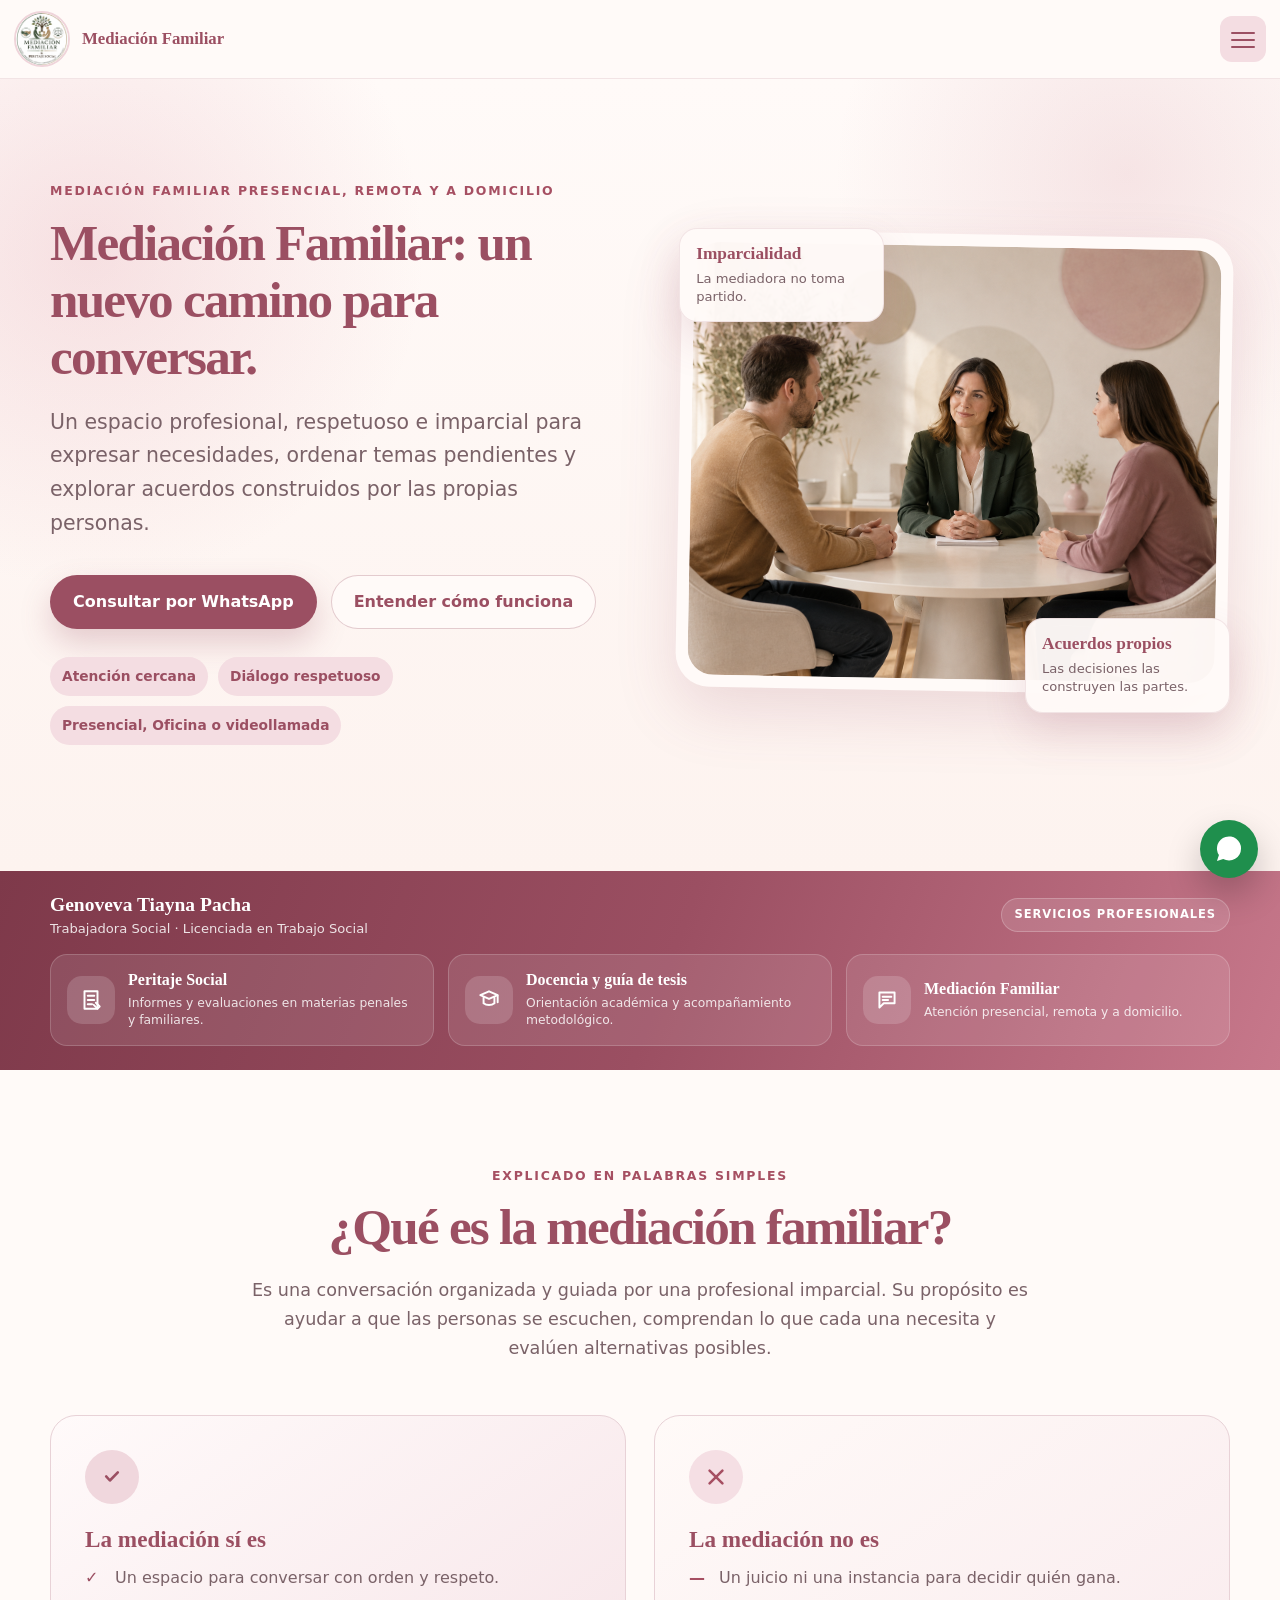
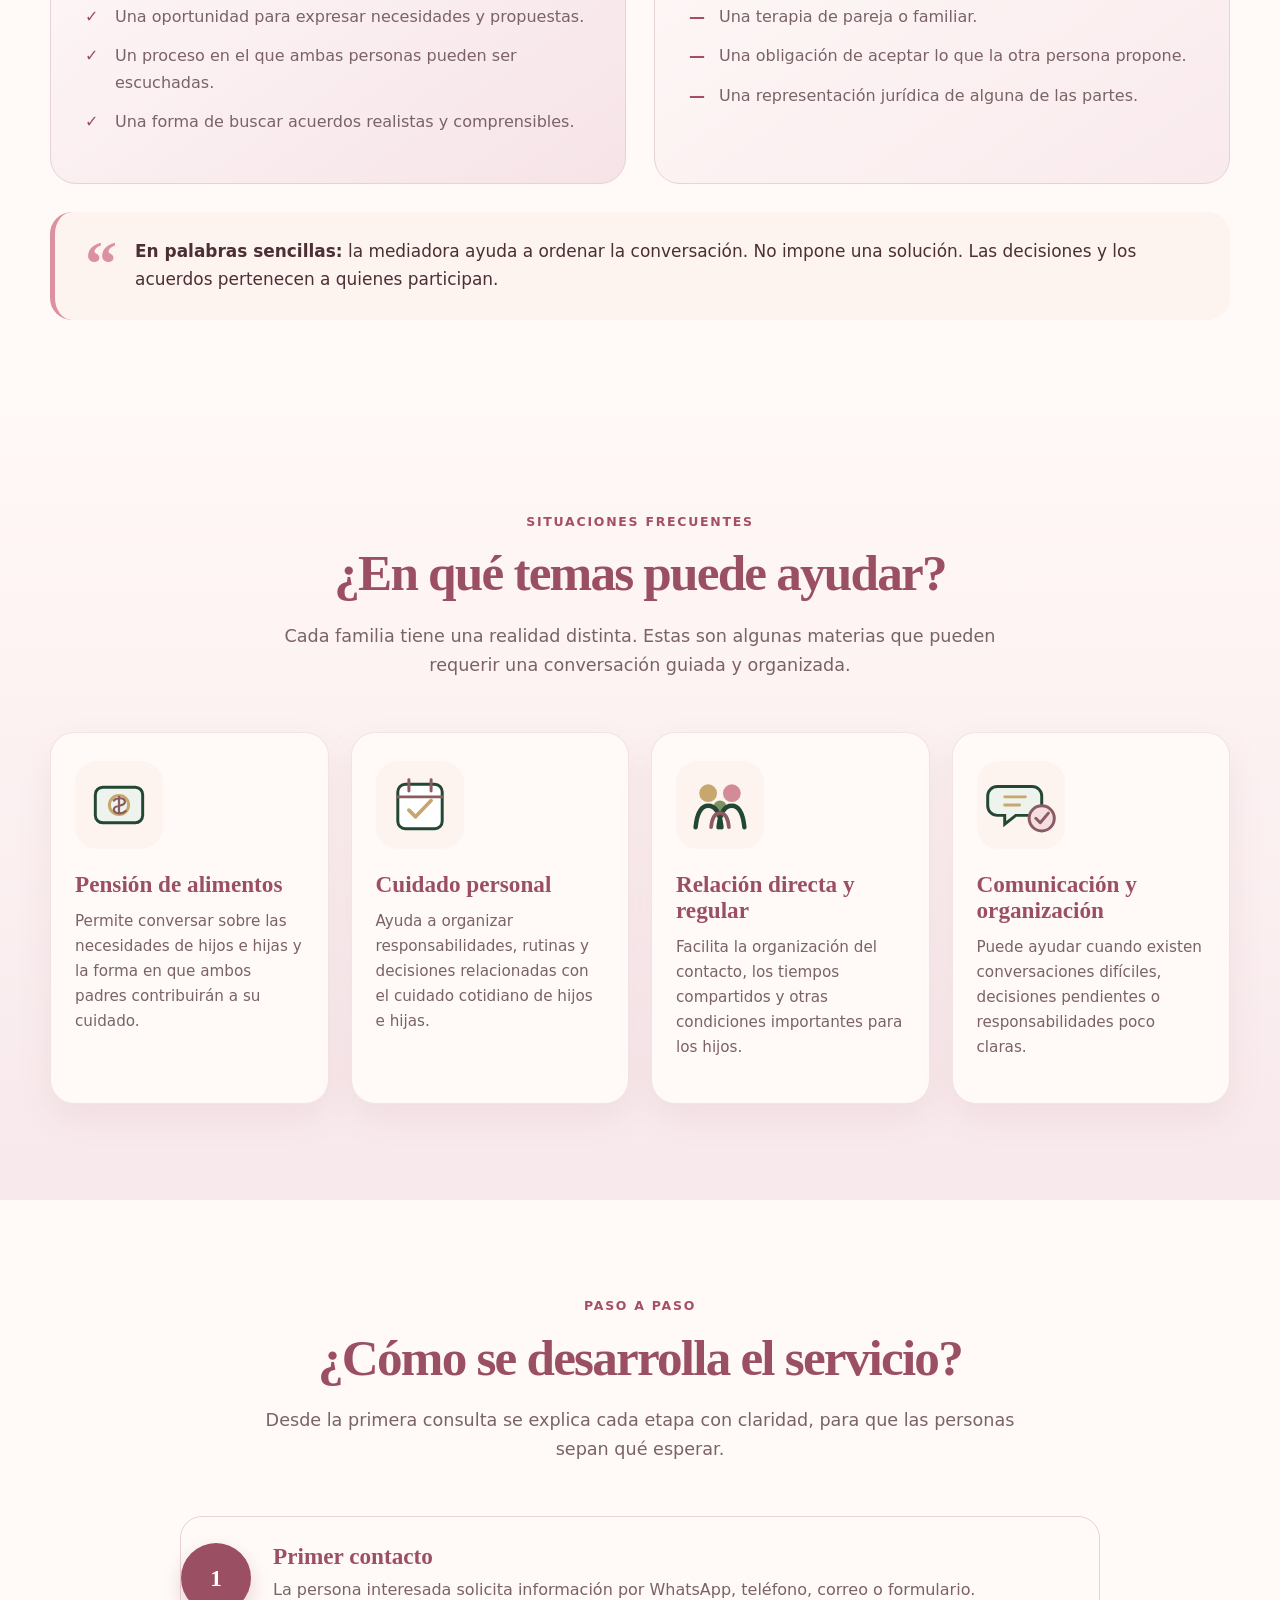
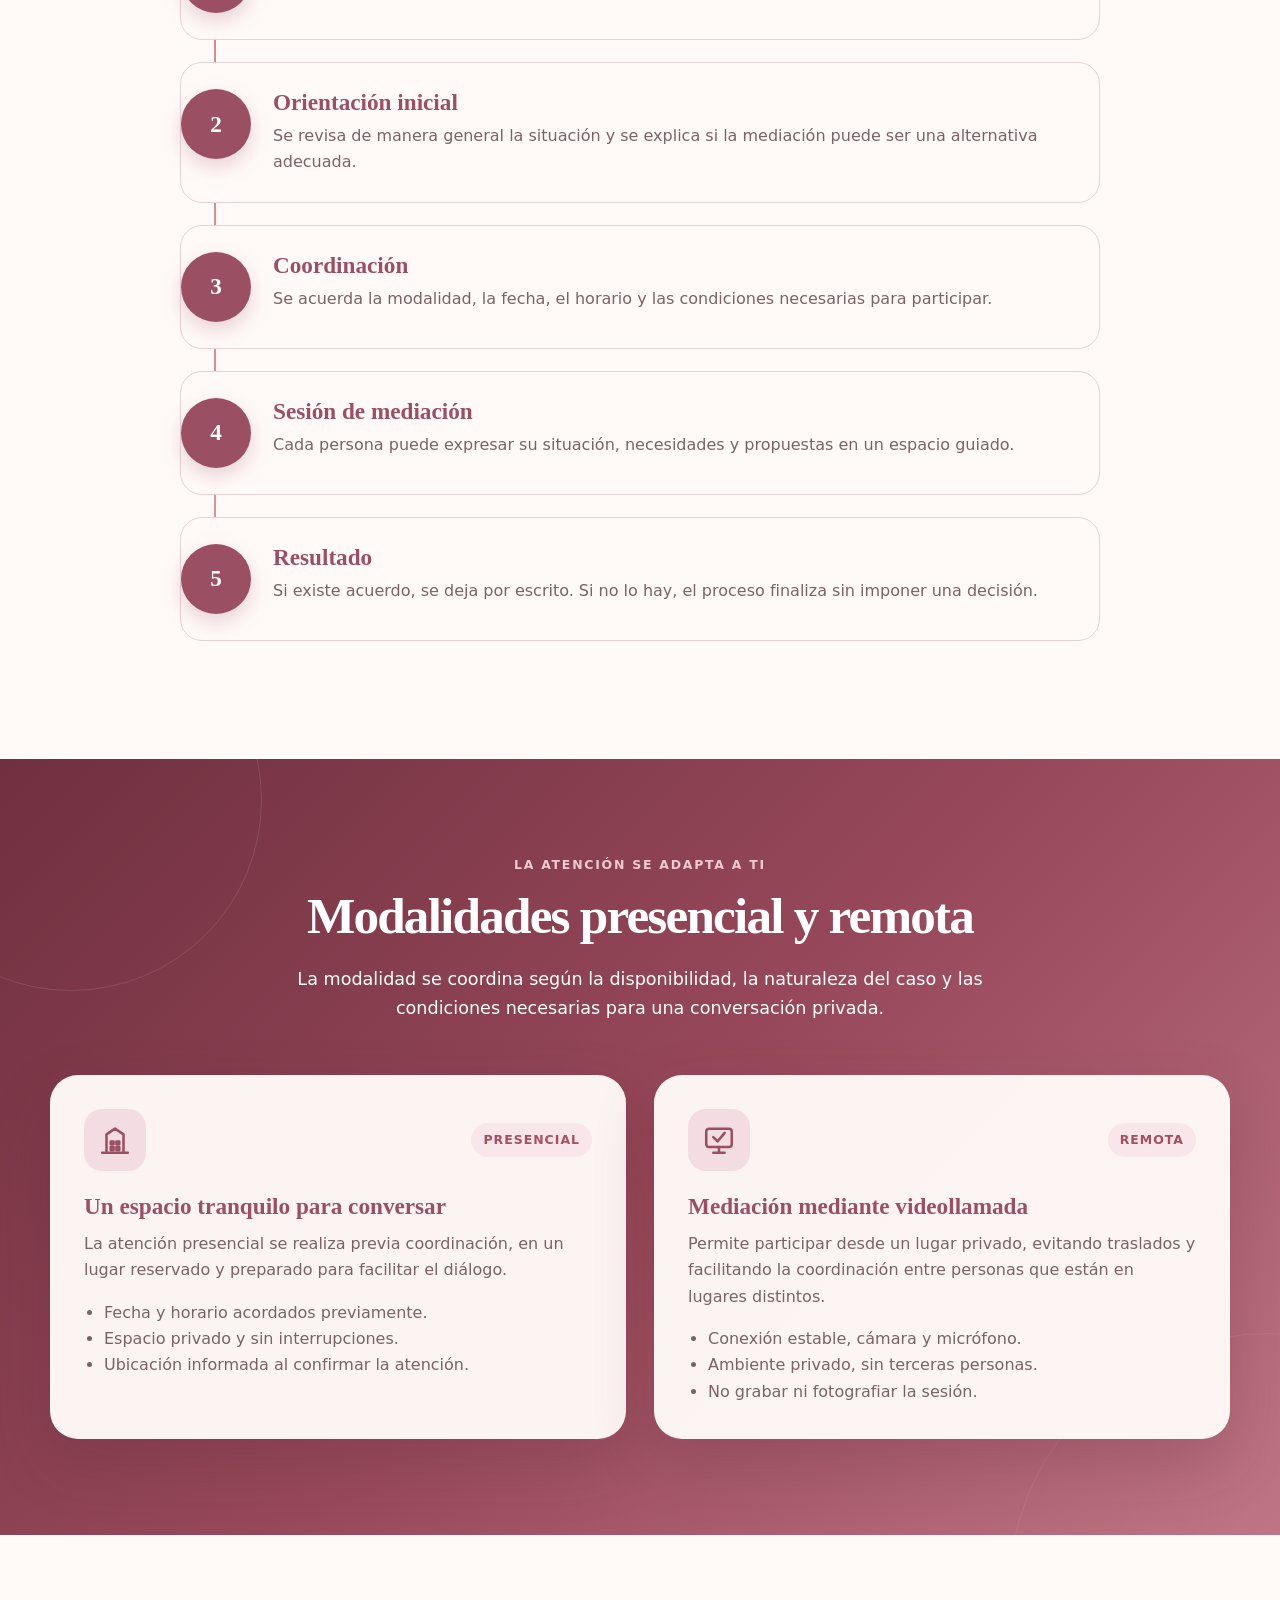
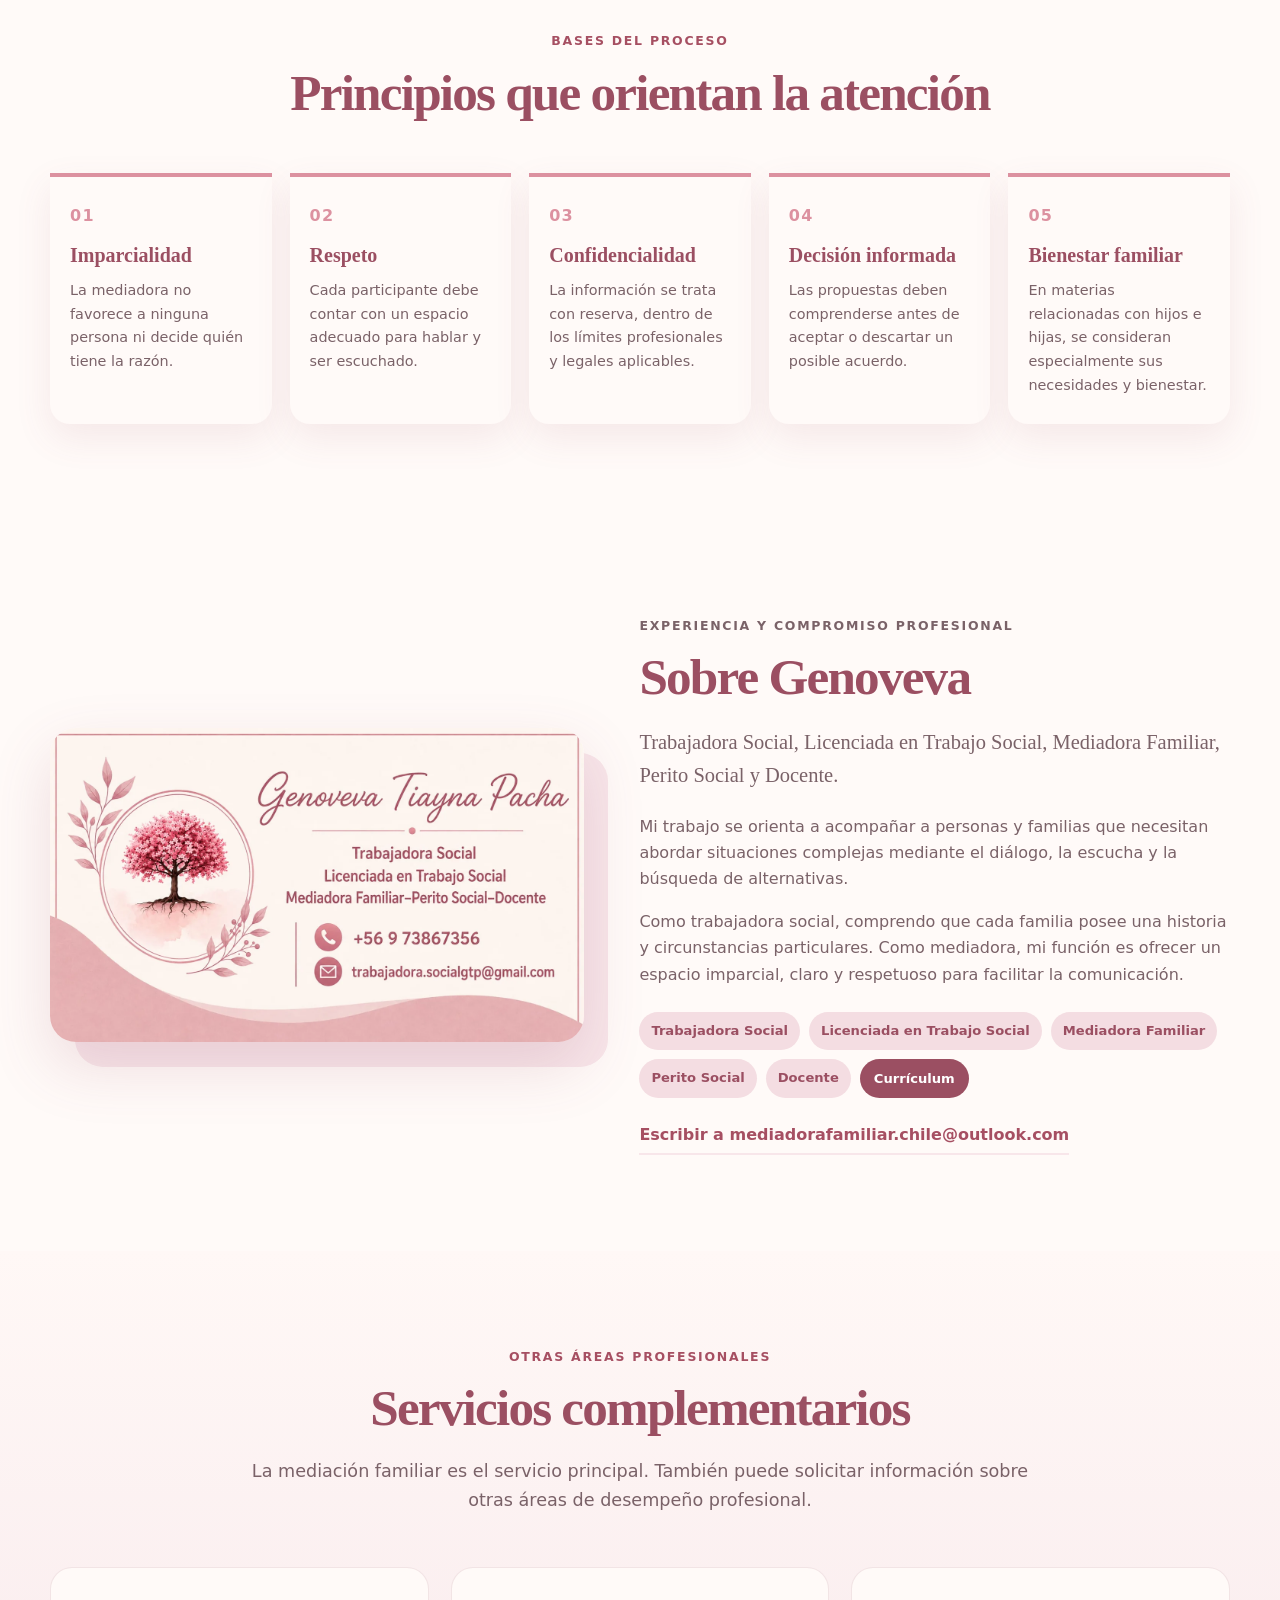
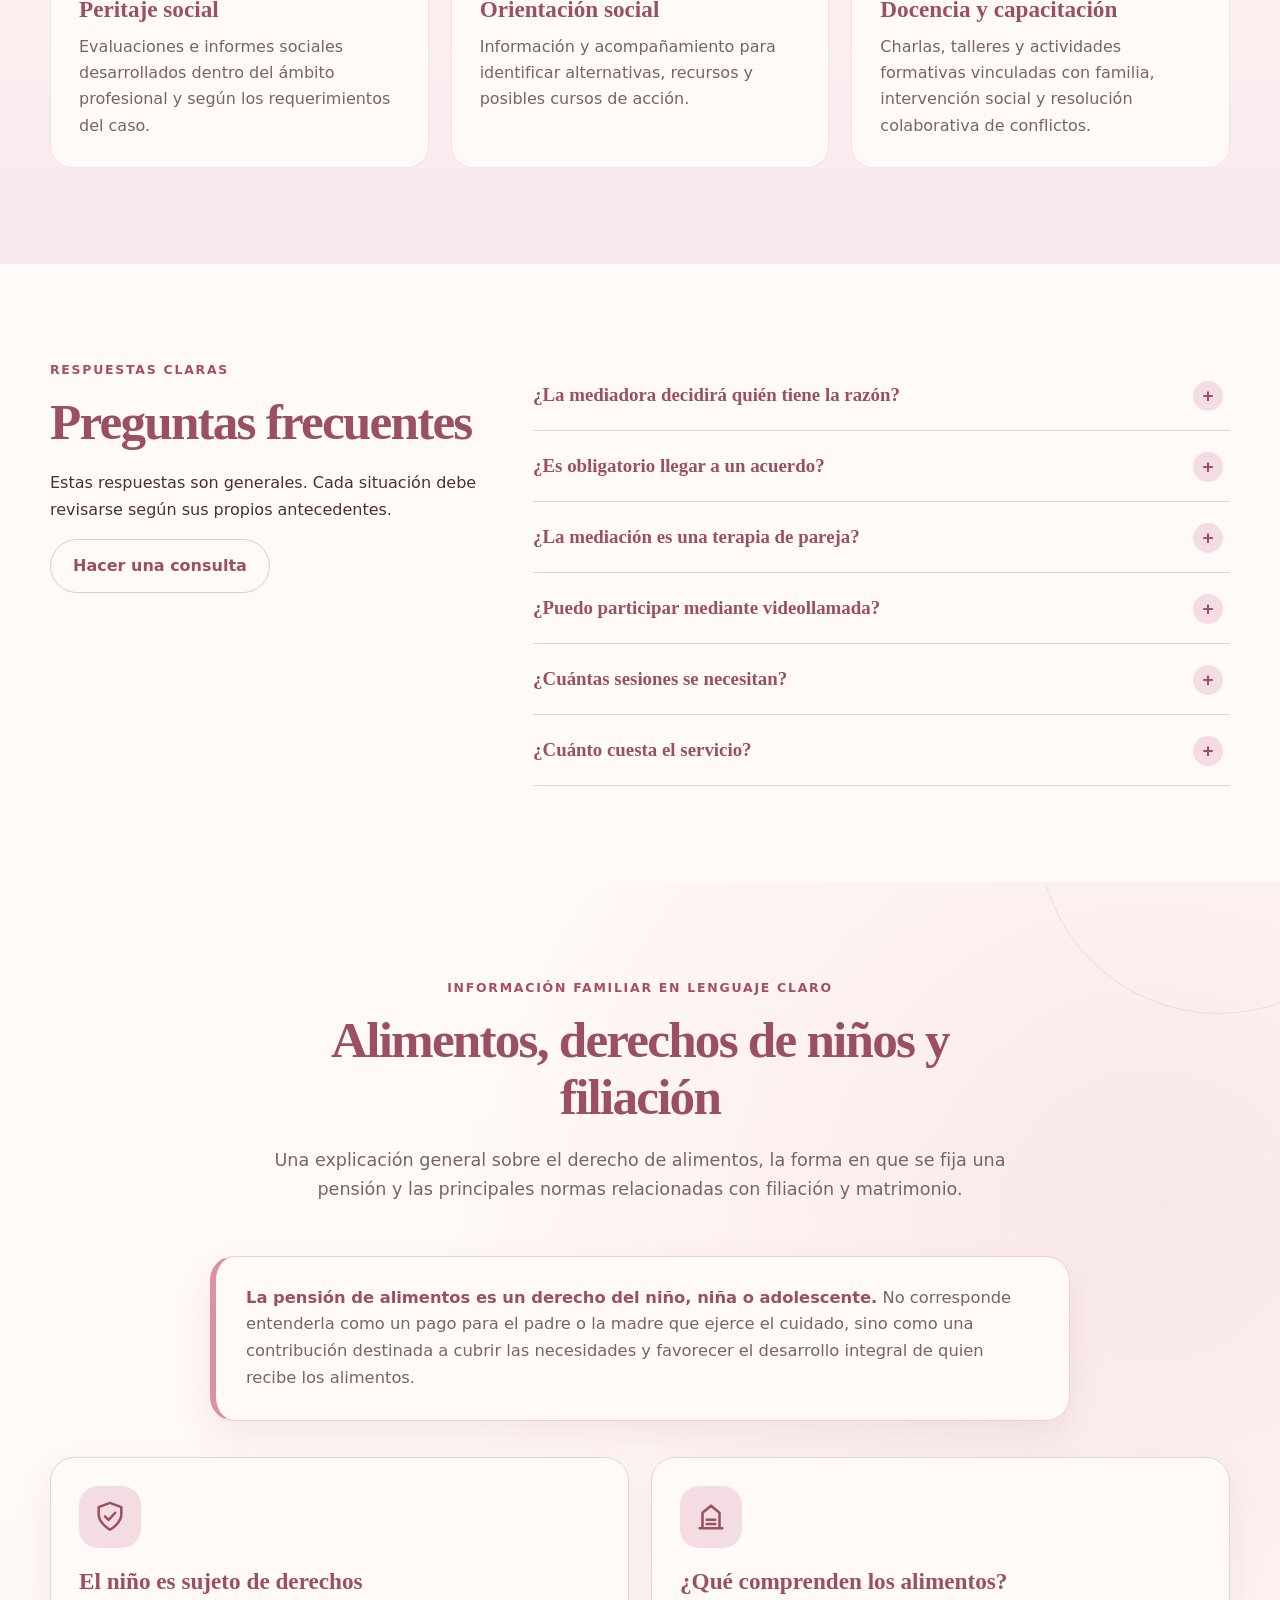
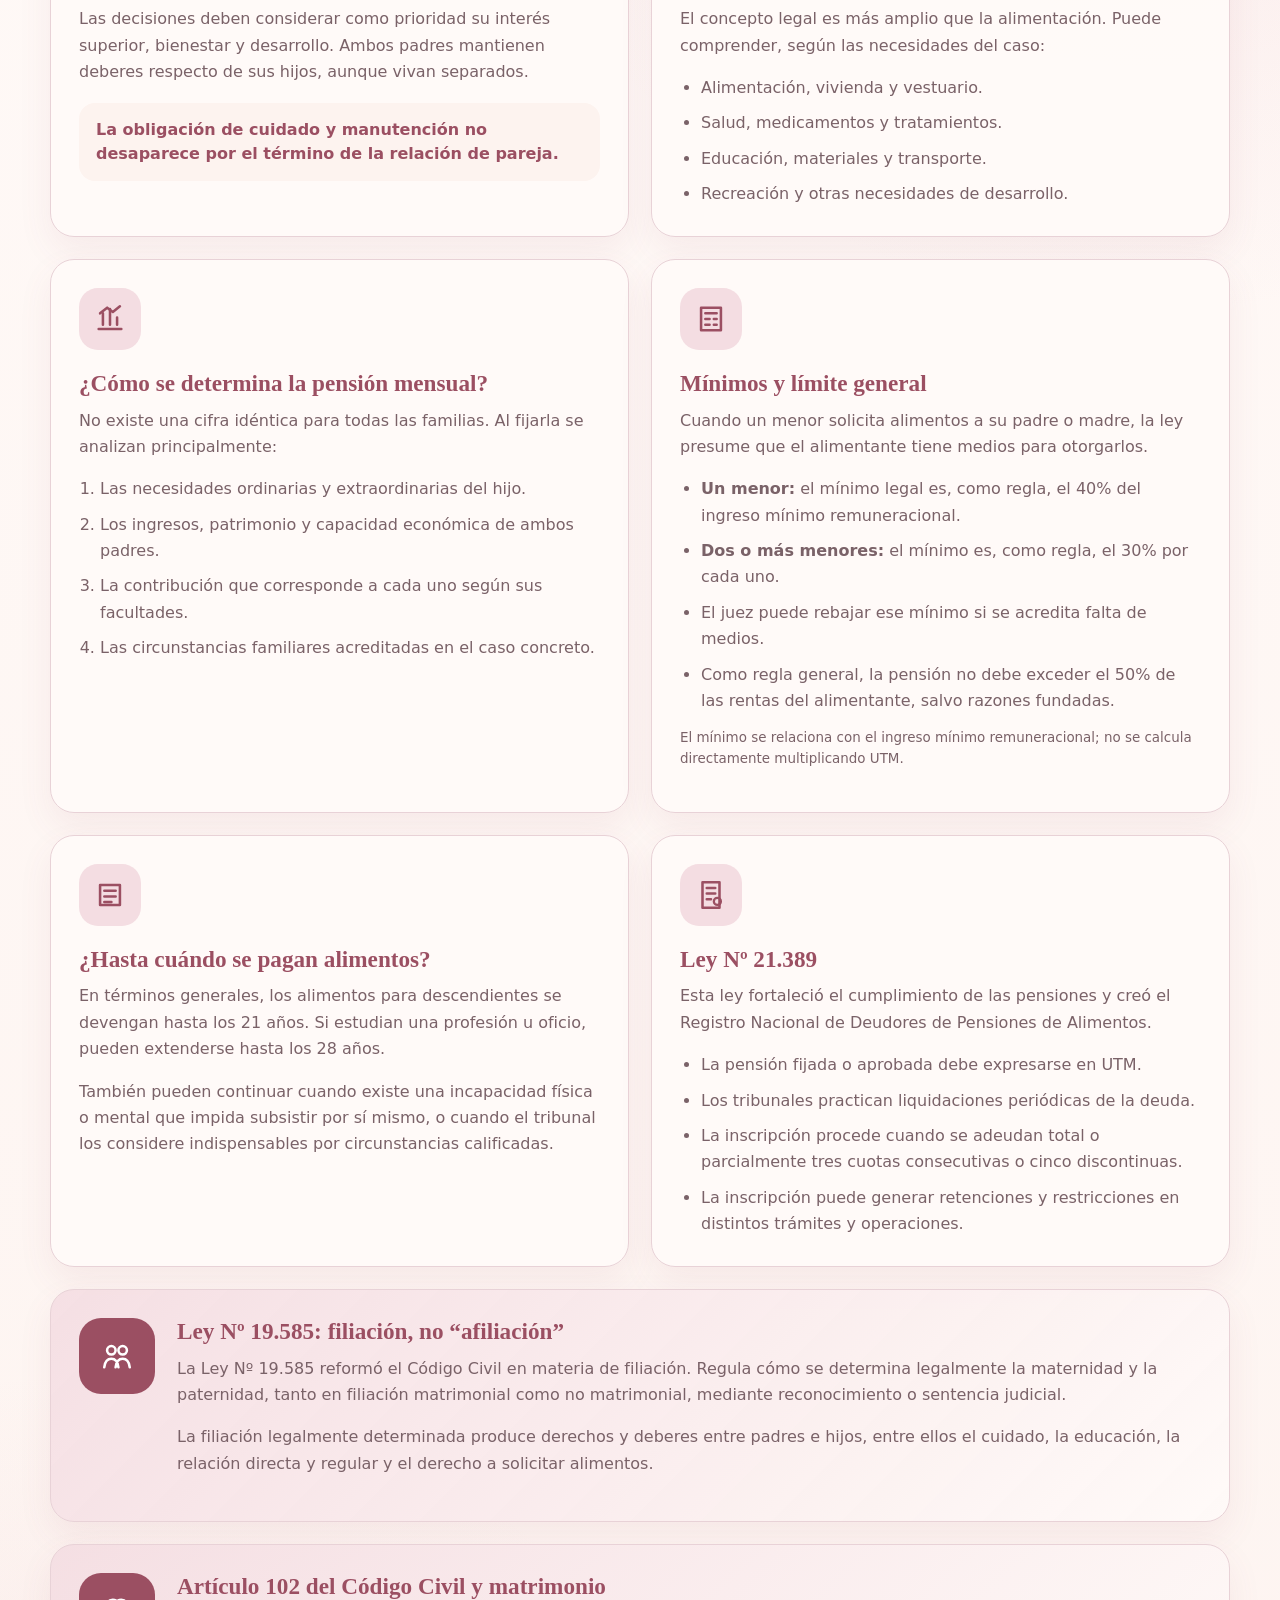
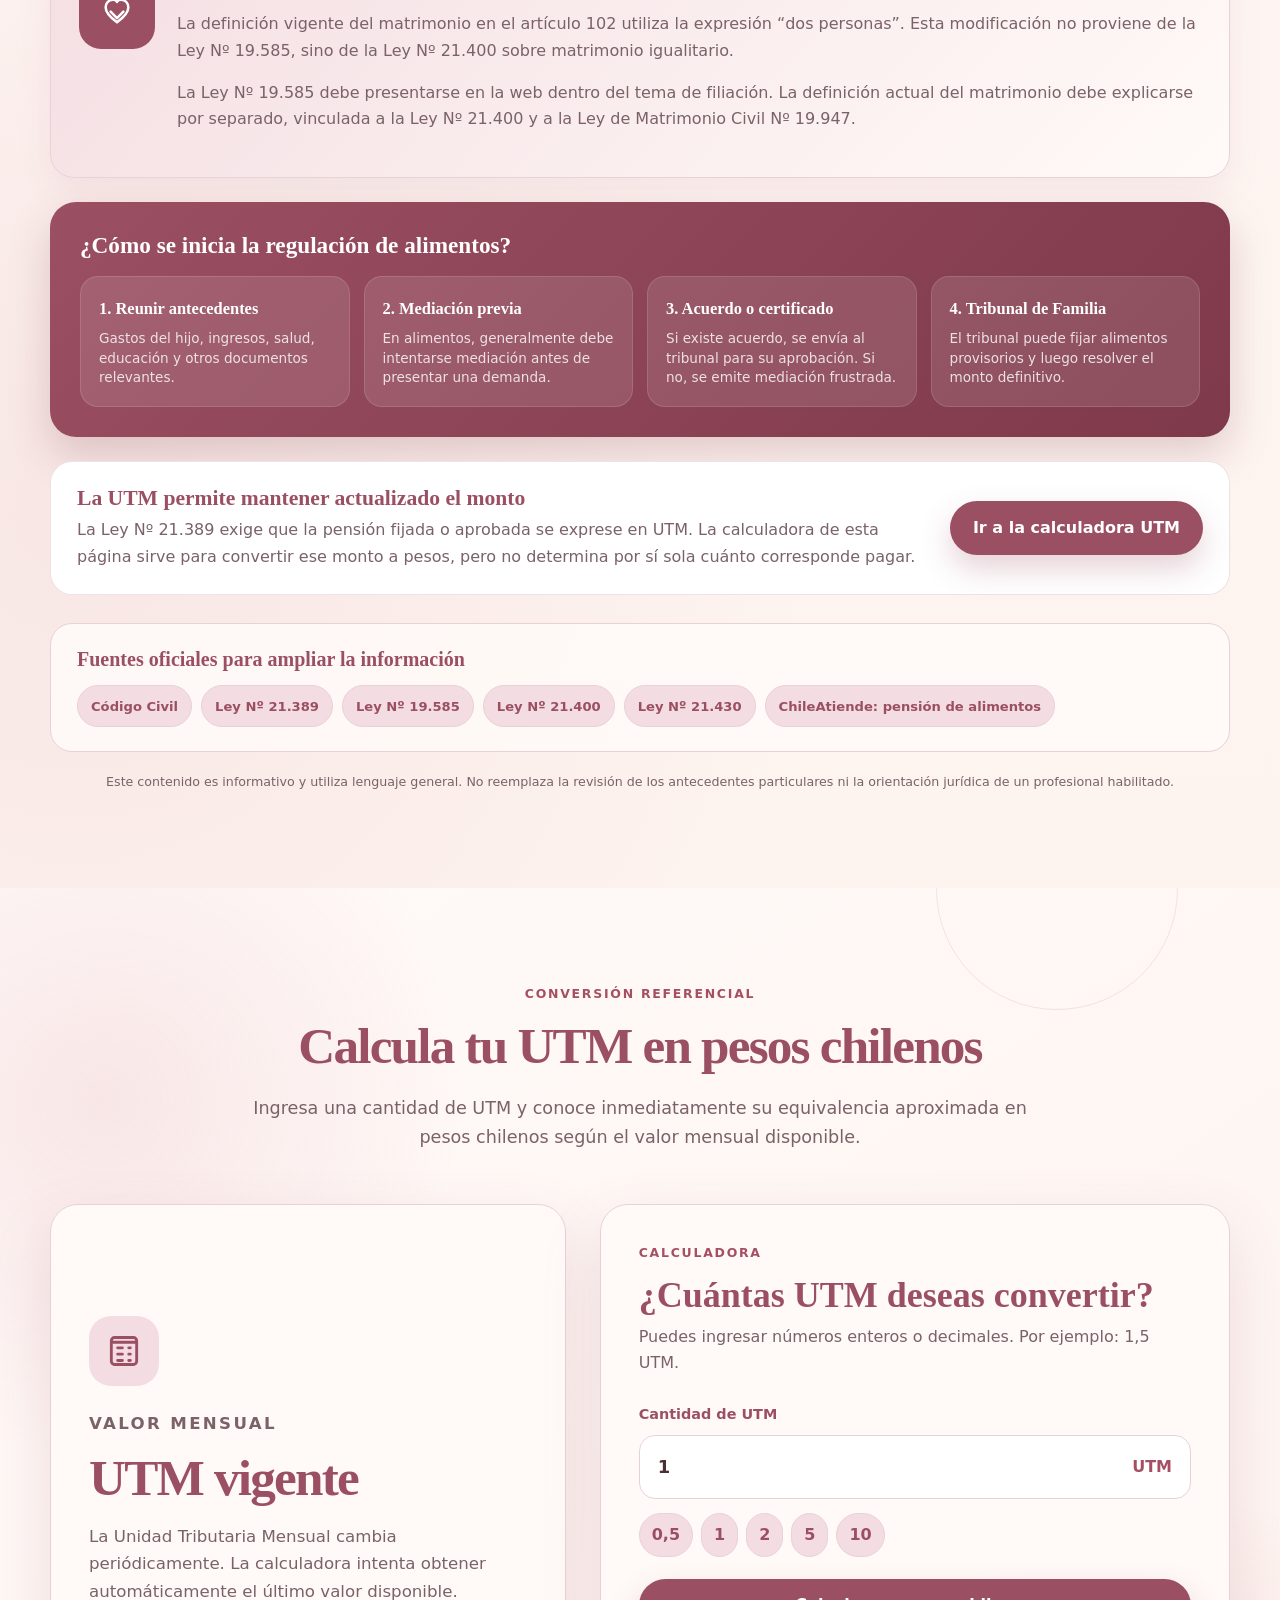
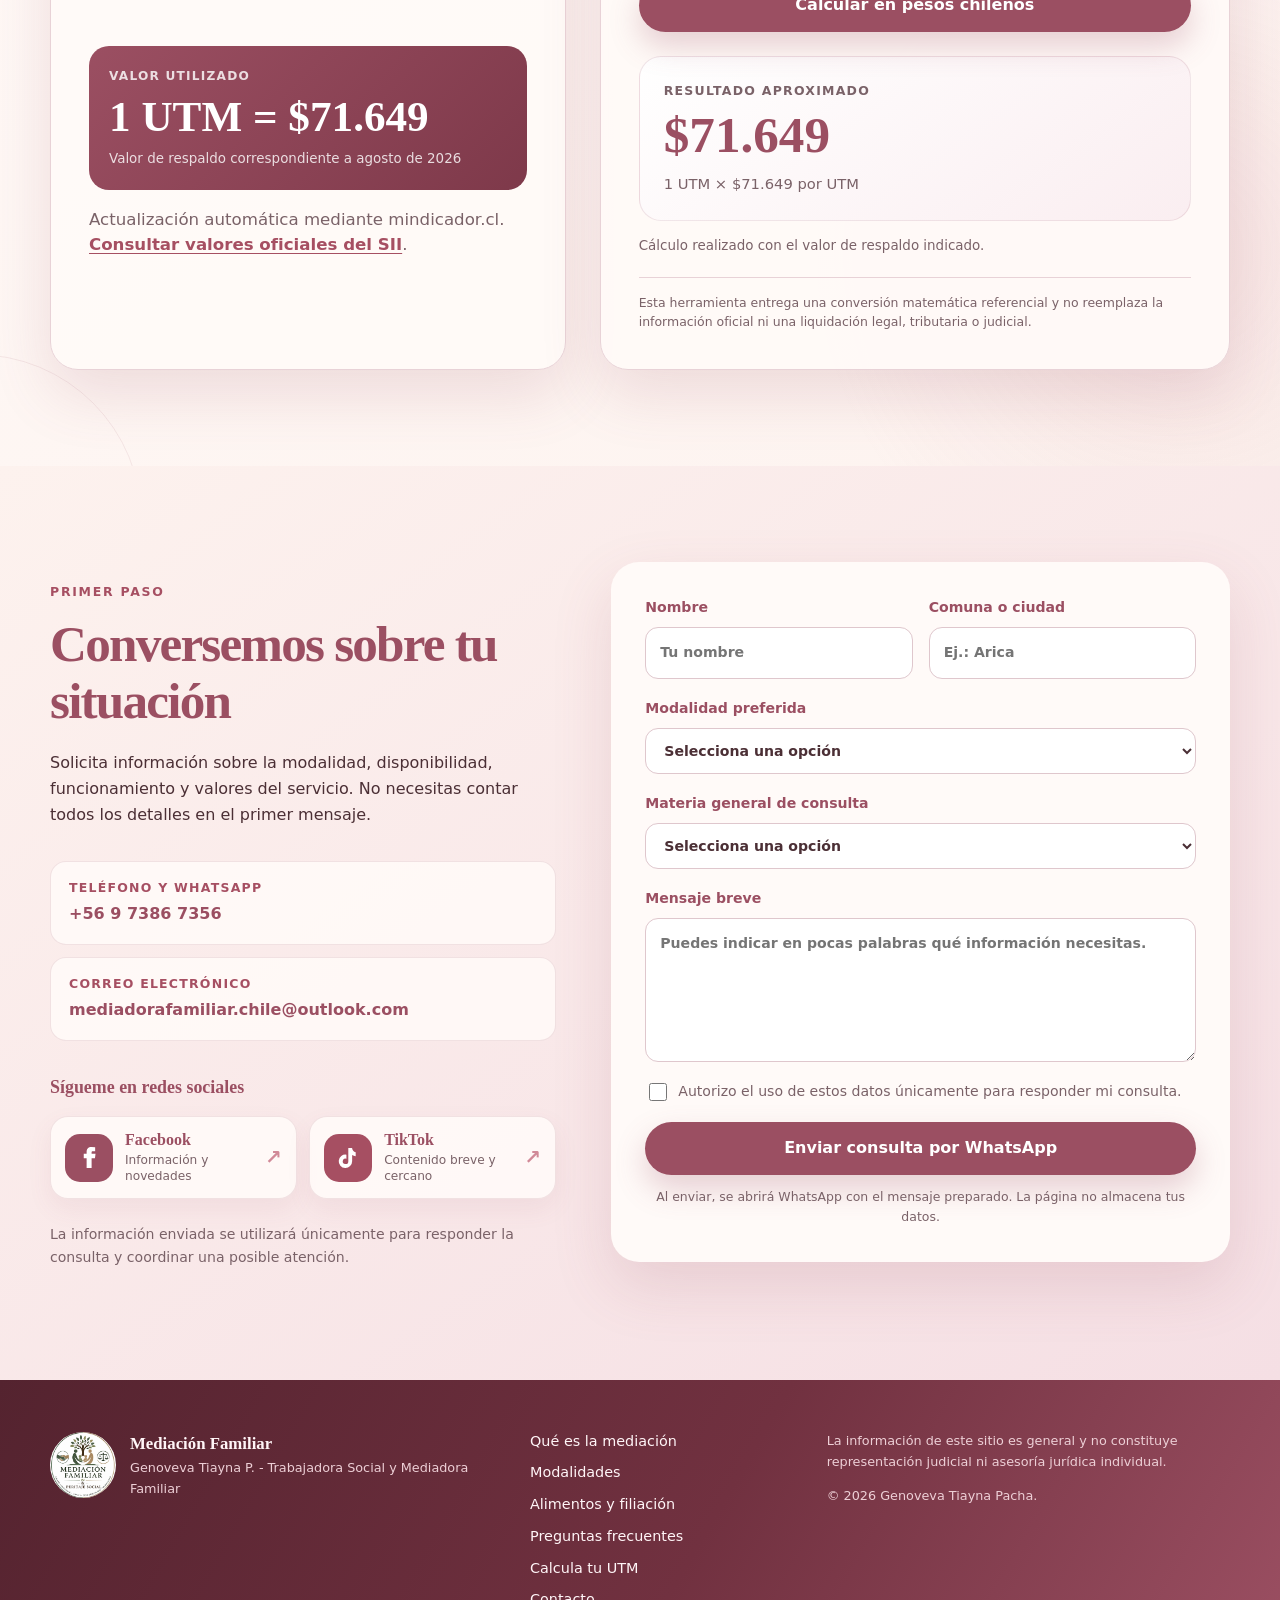
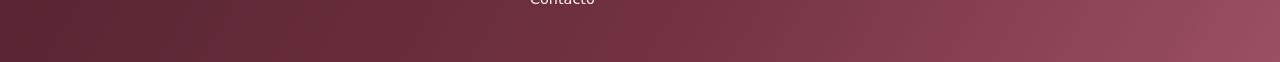
==== index.html @ f106ff0d "Add files via upload" ====
<!doctype html>
<html lang="es">
<head>
  <meta charset="utf-8">
  <meta name="viewport" content="width=device-width, initial-scale=1">
  <title>Mediación Familiar</title>
  <meta name="description" content="Servicios de mediación familiar presencial y remota con Genoveva Tiayna Pacha, Trabajadora Social, Mediadora Familiar y Perito Social.">
  <meta name="theme-color" content="#9b4f62">
  <meta property="og:type" content="website">
  <meta property="og:title" content="Genoveva Tiayna Pacha | Mediación Familiar">
  <meta property="og:description" content="Un espacio profesional y respetuoso para conversar, comprender necesidades y buscar acuerdos familiares.">
  <meta property="og:image" content="assets/vista-previa-social.jpg">
  <link rel="icon" href="assets/favicon.svg" type="image/svg+xml">
<!--  <link rel="stylesheet" href="styles.css?v=3"> -->
    <link rel="stylesheet" href="styles_rosa_genoveva.css?v=13">
  <script type="application/ld+json">
  {
    "@context":"https://schema.org",
    "@type":"ProfessionalService",
    "name":"Genoveva Tiayna Pacha - Mediación Familiar",
    "description":"Servicios de mediación familiar presencial y remota, peritaje social y orientación profesional.",
    "telephone":"+56973867356",
    "email":"trabajadora.socialgtp@gmail.com",
    "image":"assets/logo-mediacion.webp",
    "founder":{
      "@type":"Person",
      "name":"Genoveva Tiayna Pacha",
      "jobTitle":"Trabajadora Social y Mediadora Familiar"
    }
  }
  </script>

  <style>
    /* ==================================================
       CALCULADORA UTM
       Estilos integrados en index.html
    ================================================== */
    .utm-section {
      position: relative;
      overflow: hidden;
      background:
        radial-gradient(circle at 8% 18%, rgba(220, 145, 160, 0.18), transparent 24%),
        radial-gradient(circle at 92% 82%, rgba(209, 138, 152, 0.16), transparent 24%),
        linear-gradient(145deg, var(--paper) 0%, var(--cream) 100%);
    }

    .utm-section::before,
    .utm-section::after {
      content: "";
      position: absolute;
      border-radius: 50%;
      pointer-events: none;
    }

    .utm-section::before {
      width: 240px;
      height: 240px;
      top: -120px;
      right: 8%;
      border: 1px solid rgba(155, 79, 98, 0.12);
    }

    .utm-section::after {
      width: 330px;
      height: 330px;
      left: -190px;
      bottom: -220px;
      border: 1px solid rgba(155, 79, 98, 0.10);
    }

    .utm-calculator-grid {
      position: relative;
      z-index: 1;
      display: grid;
      grid-template-columns: minmax(0, 0.9fr) minmax(0, 1.1fr);
      gap: 34px;
      align-items: stretch;
    }

    .utm-info-card,
    .utm-calculator-card {
      border: 1px solid var(--line);
      border-radius: 28px;
      background: rgba(255, 250, 248, 0.96);
      box-shadow: var(--shadow);
    }

    .utm-info-card {
      padding: 38px;
      display: flex;
      flex-direction: column;
      justify-content: center;
    }

    .utm-info-icon {
      width: 70px;
      height: 70px;
      display: grid;
      place-items: center;
      margin-bottom: 24px;
      border-radius: 22px;
      background: var(--green-soft);
      color: var(--green);
    }

    .utm-info-icon svg {
      width: 38px;
      height: 38px;
    }

    .utm-info-card h2 {
      margin-bottom: 16px;
    }

    .utm-info-card > p {
      color: var(--muted);
      font-size: 1.04rem;
    }

    .utm-current-box {
      margin-top: 24px;
      padding: 20px;
      border-radius: 20px;
      background: linear-gradient(135deg, var(--green) 0%, var(--green-2) 100%);
      color: #fff;
    }

    .utm-current-box span,
    .utm-current-box small {
      display: block;
    }

    .utm-current-label {
      margin-bottom: 7px;
      color: rgba(255, 255, 255, 0.82);
      font-size: 0.76rem;
      font-weight: 800;
      text-transform: uppercase;
      letter-spacing: 0.10em;
    }

    .utm-current-value {
      font-family: Georgia, "Times New Roman", serif;
      font-size: clamp(1.8rem, 4vw, 2.7rem);
      line-height: 1.1;
    }

    .utm-current-date {
      margin-top: 8px;
      color: rgba(255, 255, 255, 0.82);
      font-size: 0.84rem;
    }

    .utm-source {
      margin: 18px 0 0;
      color: var(--muted);
      font-size: 0.82rem;
      line-height: 1.5;
    }

    .utm-source a {
      color: var(--rose-deep);
      font-weight: 800;
      text-decoration: underline;
      text-underline-offset: 3px;
    }

    .utm-calculator-card {
      padding: 38px;
    }

    .utm-calculator-card h3 {
      margin-bottom: 8px;
      font-size: clamp(1.7rem, 3vw, 2.25rem);
    }

    .utm-calculator-intro {
      margin-bottom: 26px;
      color: var(--muted);
    }

    .utm-field {
      display: grid;
      gap: 9px;
    }

    .utm-field label {
      color: var(--green);
      font-size: 0.90rem;
      font-weight: 800;
    }

    .utm-input-wrap {
      display: grid;
      grid-template-columns: minmax(0, 1fr) auto;
      align-items: center;
      overflow: hidden;
      border: 1px solid var(--line);
      border-radius: 16px;
      background: #fff;
      transition: border-color 0.2s ease, box-shadow 0.2s ease;
    }

    .utm-input-wrap:focus-within {
      border-color: var(--rose-deep);
      box-shadow: 0 0 0 4px rgba(166, 79, 98, 0.11);
    }

    .utm-input-wrap input {
      width: 100%;
      min-width: 0;
      padding: 16px 18px;
      border: 0;
      outline: 0;
      background: transparent;
      color: var(--ink);
      font-size: 1.12rem;
      font-weight: 700;
    }

    .utm-input-suffix {
      padding: 0 18px;
      color: var(--rose-deep);
      font-weight: 900;
    }

    .utm-shortcuts {
      display: flex;
      flex-wrap: wrap;
      gap: 8px;
      margin: 14px 0 22px;
    }

    .utm-shortcut {
      padding: 8px 12px;
      border: 1px solid var(--line);
      border-radius: 999px;
      background: var(--green-soft);
      color: var(--green);
      font-weight: 800;
      cursor: pointer;
      transition: transform 0.2s ease, background 0.2s ease;
    }

    .utm-shortcut:hover,
    .utm-shortcut:focus-visible {
      transform: translateY(-2px);
      background: var(--rose-soft);
    }

    .utm-calculate-button {
      width: 100%;
      border: 0;
    }

    .utm-result {
      margin-top: 24px;
      padding: 24px;
      border: 1px solid rgba(155, 79, 98, 0.14);
      border-radius: 22px;
      background: linear-gradient(145deg, #fff 0%, var(--rose-soft) 145%);
    }

    .utm-result-label {
      display: block;
      margin-bottom: 6px;
      color: var(--muted);
      font-size: 0.78rem;
      font-weight: 800;
      text-transform: uppercase;
      letter-spacing: 0.10em;
    }

    .utm-result-value {
      display: block;
      color: var(--green);
      font-family: Georgia, "Times New Roman", serif;
      font-size: clamp(2rem, 5vw, 3.2rem);
      line-height: 1.1;
      word-break: break-word;
    }

    .utm-result-detail {
      display: block;
      margin-top: 8px;
      color: var(--muted);
      font-size: 0.92rem;
    }

    .utm-status {
      min-height: 24px;
      margin: 14px 0 0;
      color: var(--muted);
      font-size: 0.84rem;
    }

    .utm-status.is-error {
      color: #9a3345;
      font-weight: 700;
    }

    .utm-disclaimer {
      margin: 18px 0 0;
      padding-top: 16px;
      border-top: 1px solid var(--line);
      color: var(--muted);
      font-size: 0.78rem;
      line-height: 1.5;
    }

    @media (max-width: 900px) {
      .utm-calculator-grid {
        grid-template-columns: 1fr;
      }
    }

    @media (max-width: 560px) {
      .utm-info-card,
      .utm-calculator-card {
        padding: 26px 22px;
        border-radius: 22px;
      }

      .utm-shortcuts {
        display: grid;
        grid-template-columns: repeat(3, 1fr);
      }

      .utm-shortcut {
        width: 100%;
      }
    }
  </style>


  <style>
    /* ==================================================
       ALIMENTOS, DERECHOS Y FILIACIÓN
       Estilos integrados en index.html
    ================================================== */

    .family-law-section {
      position: relative;
      overflow: hidden;
      background:
        radial-gradient(circle at 90% 10%, rgba(220, 145, 160, 0.17), transparent 23%),
        radial-gradient(circle at 6% 88%, rgba(209, 138, 152, 0.13), transparent 24%),
        linear-gradient(180deg, #fffaf8 0%, #fdf3ef 100%);
    }

    .family-law-section::before {
      content: "";
      position: absolute;
      width: 360px;
      height: 360px;
      top: -230px;
      right: -120px;
      border: 1px solid rgba(155, 79, 98, 0.12);
      border-radius: 50%;
      pointer-events: none;
    }

    .family-law-intro {
      position: relative;
      z-index: 1;
      max-width: 860px;
      margin: 0 auto 36px;
      padding: 28px 30px;
      border: 1px solid var(--line);
      border-left: 6px solid var(--rose);
      border-radius: 24px;
      background: rgba(255, 250, 248, 0.95);
      box-shadow: 0 16px 38px rgba(155, 79, 98, 0.10);
    }

    .family-law-intro p {
      margin: 0;
      color: var(--muted);
      font-size: 1.02rem;
    }

    .family-law-intro strong {
      color: var(--green);
    }

    .family-law-grid {
      position: relative;
      z-index: 1;
      display: grid;
      grid-template-columns: repeat(2, minmax(0, 1fr));
      gap: 22px;
    }

    .family-law-card {
      padding: 28px;
      border: 1px solid var(--line);
      border-radius: 24px;
      background: rgba(255, 250, 248, 0.97);
      box-shadow: 0 14px 34px rgba(155, 79, 98, 0.08);
    }

    .family-law-card.featured {
      grid-column: 1 / -1;
      display: grid;
      grid-template-columns: 76px minmax(0, 1fr);
      gap: 22px;
      align-items: start;
      background:
        linear-gradient(135deg, rgba(244, 221, 226, 0.90), rgba(255, 250, 248, 0.98));
    }

    .family-law-icon {
      width: 62px;
      height: 62px;
      display: grid;
      place-items: center;
      margin-bottom: 20px;
      border-radius: 19px;
      background: var(--green-soft);
      color: var(--green);
    }

    .family-law-card.featured .family-law-icon {
      width: 76px;
      height: 76px;
      margin: 0;
      border-radius: 22px;
      background: var(--green);
      color: #fff;
    }

    .family-law-icon svg {
      width: 34px;
      height: 34px;
    }

    .family-law-card h3 {
      margin-bottom: 12px;
    }

    .family-law-card p,
    .family-law-card li {
      color: var(--muted);
    }

    .family-law-card ul,
    .family-law-card ol {
      margin: 16px 0 0;
      padding-left: 21px;
    }

    .family-law-card li + li {
      margin-top: 9px;
    }

    .family-law-card .law-highlight {
      margin-top: 18px;
      padding: 15px 17px;
      border-radius: 16px;
      background: var(--cream);
      color: var(--green);
      font-weight: 800;
      line-height: 1.5;
    }

    .family-law-card .law-small {
      margin-top: 14px;
      font-size: 0.84rem;
      line-height: 1.55;
    }

    .family-law-process {
      position: relative;
      z-index: 1;
      margin-top: 24px;
      padding: 30px;
      border-radius: 26px;
      background: linear-gradient(135deg, var(--green) 0%, var(--green-2) 100%);
      color: #fff;
      box-shadow: 0 18px 42px rgba(126, 57, 74, 0.22);
    }

    .family-law-process h3,
    .family-law-process p {
      color: #fff;
    }

    .family-law-process h3 {
      margin-bottom: 18px;
    }

    .family-law-steps {
      display: grid;
      grid-template-columns: repeat(4, minmax(0, 1fr));
      gap: 14px;
    }

    .family-law-step {
      padding: 18px;
      border-radius: 18px;
      background: rgba(255, 255, 255, 0.11);
      border: 1px solid rgba(255, 255, 255, 0.13);
    }

    .family-law-step strong {
      display: block;
      margin-bottom: 7px;
      font-family: Georgia, "Times New Roman", serif;
      font-size: 1.03rem;
    }

    .family-law-step span {
      display: block;
      color: rgba(255, 255, 255, 0.82);
      font-size: 0.85rem;
      line-height: 1.45;
    }

    .family-law-utm-note {
      position: relative;
      z-index: 1;
      display: grid;
      grid-template-columns: minmax(0, 1fr) auto;
      gap: 24px;
      align-items: center;
      margin-top: 24px;
      padding: 24px 26px;
      border: 1px solid rgba(155, 79, 98, 0.16);
      border-radius: 22px;
      background: #fff;
    }

    .family-law-utm-note h3 {
      margin-bottom: 7px;
      font-size: 1.35rem;
    }

    .family-law-utm-note p {
      margin: 0;
      color: var(--muted);
    }

    .family-law-sources {
      position: relative;
      z-index: 1;
      margin-top: 28px;
      padding: 24px 26px;
      border: 1px solid var(--line);
      border-radius: 22px;
      background: rgba(255, 250, 248, 0.92);
    }

    .family-law-sources h3 {
      margin-bottom: 15px;
      font-size: 1.25rem;
    }

    .family-law-source-links {
      display: flex;
      flex-wrap: wrap;
      gap: 9px;
    }

    .family-law-source-links a {
      display: inline-flex;
      align-items: center;
      min-height: 42px;
      padding: 9px 13px;
      border: 1px solid var(--line);
      border-radius: 999px;
      background: var(--green-soft);
      color: var(--green);
      font-size: 0.82rem;
      font-weight: 800;
      transition: transform 0.2s ease, background 0.2s ease;
    }

    .family-law-source-links a:hover,
    .family-law-source-links a:focus-visible {
      transform: translateY(-2px);
      background: var(--rose-soft);
    }

    .family-law-disclaimer {
      position: relative;
      z-index: 1;
      margin: 20px 0 0;
      color: var(--muted);
      font-size: 0.79rem;
      line-height: 1.55;
      text-align: center;
    }

    @media (min-width: 1051px) and (max-width: 1320px) {
      .main-nav {
        gap: 15px;
        font-size: 0.84rem;
      }

      .nav-cta {
        padding-inline: 14px;
      }

      .brand small {
        display: none;
      }
    }

    @media (max-width: 900px) {
      .family-law-grid {
        grid-template-columns: 1fr;
      }

      .family-law-card.featured {
        grid-column: auto;
      }

      .family-law-steps {
        grid-template-columns: repeat(2, minmax(0, 1fr));
      }

      .family-law-utm-note {
        grid-template-columns: 1fr;
      }
    }

    @media (max-width: 560px) {
      .family-law-intro,
      .family-law-card,
      .family-law-process,
      .family-law-sources {
        padding: 23px 20px;
        border-radius: 21px;
      }

      .family-law-card.featured {
        grid-template-columns: 1fr;
      }

      .family-law-card.featured .family-law-icon {
        width: 62px;
        height: 62px;
      }

      .family-law-steps {
        grid-template-columns: 1fr;
      }

      .family-law-utm-note {
        padding: 22px 20px;
      }

      .family-law-utm-note .button {
        width: 100%;
      }
    }
  </style>


  <style>
    /* Corrección autónoma de la franja de servicios */
    .professional-services-strip {
      padding: 22px 0 24px !important;
      background: linear-gradient(110deg, #7e394a 0%, #9b4f62 52%, #c7788b 100%) !important;
      color: #ffffff !important;
    }

    .professional-services-strip .professional-strip-heading {
      display: flex !important;
      flex-direction: row !important;
      align-items: center !important;
      justify-content: space-between !important;
      gap: 20px !important;
      margin: 0 0 16px !important;
      padding: 0 !important;
    }

    .professional-services-strip .professional-strip-heading > div {
      display: flex !important;
      flex-direction: column !important;
      min-width: 0 !important;
    }

    .professional-services-strip .professional-strip-heading strong {
      display: block !important;
      color: #ffffff !important;
      font-family: Georgia, "Times New Roman", serif !important;
      font-size: 1.22rem !important;
      line-height: 1.2 !important;
    }

    .professional-services-strip .professional-strip-heading div > span {
      display: block !important;
      margin-top: 4px !important;
      color: rgba(255,255,255,.85) !important;
      font-size: .82rem !important;
      line-height: 1.35 !important;
    }

    .professional-services-strip .professional-strip-label {
      display: inline-flex !important;
      flex: 0 0 auto !important;
      align-items: center !important;
      min-height: 34px !important;
      padding: 7px 13px !important;
      border: 1px solid rgba(255,255,255,.22) !important;
      border-radius: 999px !important;
      background: rgba(255,255,255,.12) !important;
      color: #ffffff !important;
      font-size: .72rem !important;
      font-weight: 800 !important;
      letter-spacing: .08em !important;
      line-height: 1 !important;
      text-transform: uppercase !important;
      white-space: nowrap !important;
    }

    .professional-services-strip .professional-services-grid {
      display: grid !important;
      grid-template-columns: repeat(3, minmax(0, 1fr)) !important;
      gap: 14px !important;
      align-items: stretch !important;
      width: 100% !important;
    }

    .professional-services-strip .professional-service-card {
      display: grid !important;
      grid-template-columns: 48px minmax(0, 1fr) !important;
      align-items: center !important;
      gap: 13px !important;
      min-width: 0 !important;
      min-height: 92px !important;
      margin: 0 !important;
      padding: 15px 16px !important;
      border: 1px solid rgba(255,255,255,.18) !important;
      border-radius: 17px !important;
      background: rgba(255,255,255,.10) !important;
      box-shadow: none !important;
    }

    .professional-services-strip .professional-service-icon {
      display: grid !important;
      place-items: center !important;
      width: 48px !important;
      height: 48px !important;
      min-width: 48px !important;
      max-width: 48px !important;
      min-height: 48px !important;
      max-height: 48px !important;
      margin: 0 !important;
      padding: 0 !important;
      overflow: hidden !important;
      border-radius: 15px !important;
      background: rgba(255,255,255,.16) !important;
      color: #ffffff !important;
    }

    .professional-services-strip .professional-service-icon svg {
      display: block !important;
      width: 26px !important;
      height: 26px !important;
      min-width: 26px !important;
      max-width: 26px !important;
      min-height: 26px !important;
      max-height: 26px !important;
      margin: 0 !important;
      padding: 0 !important;
      color: #ffffff !important;
    }

    .professional-services-strip .professional-service-text {
      display: flex !important;
      flex-direction: column !important;
      justify-content: center !important;
      min-width: 0 !important;
      margin: 0 !important;
      padding: 0 !important;
    }

    .professional-services-strip .professional-service-text strong {
      display: block !important;
      margin: 0 !important;
      color: #ffffff !important;
      font-family: Georgia, "Times New Roman", serif !important;
      font-size: 1rem !important;
      line-height: 1.22 !important;
    }

    .professional-services-strip .professional-service-text small {
      display: block !important;
      margin: 5px 0 0 !important;
      color: rgba(255,255,255,.84) !important;
      font-size: .77rem !important;
      line-height: 1.38 !important;
    }

    @media (max-width: 980px) {
      .professional-services-strip .professional-services-grid {
        grid-template-columns: 1fr !important;
      }

      .professional-services-strip .professional-service-card {
        min-height: 80px !important;
      }
    }

    @media (max-width: 620px) {
      .professional-services-strip {
        padding: 19px 0 21px !important;
      }

      .professional-services-strip .professional-strip-heading {
        flex-direction: column !important;
        align-items: flex-start !important;
        gap: 10px !important;
      }

      .professional-services-strip .professional-service-card {
        grid-template-columns: 44px minmax(0, 1fr) !important;
        padding: 14px !important;
      }

      .professional-services-strip .professional-service-icon {
        width: 44px !important;
        height: 44px !important;
        min-width: 44px !important;
        max-width: 44px !important;
        min-height: 44px !important;
        max-height: 44px !important;
      }

      .professional-services-strip .professional-service-icon svg {
        width: 24px !important;
        height: 24px !important;
        min-width: 24px !important;
        max-width: 24px !important;
        min-height: 24px !important;
        max-height: 24px !important;
      }
    }
  </style>


  <style>
    /* ==================================================
       CURRÍCULUM PROFESIONAL DESPLEGABLE
    ================================================== */

    .credential-cv-toggle {
      display: inline-flex;
      align-items: center;
      justify-content: center;
      min-height: 35px;
      padding: 8px 13px;
      border: 1px solid rgba(155, 79, 98, 0.18);
      border-radius: 999px;
      background: var(--green);
      color: #ffffff;
      font: inherit;
      font-size: 0.82rem;
      font-weight: 800;
      cursor: pointer;
      transition: transform 0.2s ease, background 0.2s ease, box-shadow 0.2s ease;
    }

    .credential-cv-toggle:hover,
    .credential-cv-toggle:focus-visible {
      transform: translateY(-2px);
      background: var(--green-2);
      box-shadow: 0 10px 22px rgba(155, 79, 98, 0.18);
    }

    .cv-section {
      position: relative;
      overflow: hidden;
      background:
        radial-gradient(circle at 92% 8%, rgba(220, 145, 160, 0.17), transparent 23%),
        radial-gradient(circle at 5% 86%, rgba(209, 138, 152, 0.13), transparent 24%),
        linear-gradient(180deg, #fffaf8 0%, #fdf3ef 100%);
    }

    .cv-section[hidden] {
      display: none !important;
    }

    .cv-heading {
      display: grid;
      grid-template-columns: minmax(0, 1fr) auto;
      gap: 24px;
      align-items: start;
      margin-bottom: 34px;
    }

    .cv-heading > div {
      max-width: 850px;
    }

    .cv-heading h2 {
      margin-bottom: 14px;
    }

    .cv-heading p:last-child {
      color: var(--muted);
      font-size: 1.04rem;
    }

    .cv-close-button {
      padding: 10px 15px;
      border: 1px solid var(--line);
      border-radius: 999px;
      background: #ffffff;
      color: var(--green);
      font-weight: 800;
      cursor: pointer;
    }

    .cv-summary-grid {
      display: grid;
      grid-template-columns: repeat(4, minmax(0, 1fr));
      gap: 14px;
      margin-bottom: 26px;
    }

    .cv-summary-card {
      display: grid;
      grid-template-columns: 52px minmax(0, 1fr);
      align-items: center;
      gap: 13px;
      min-width: 0;
      padding: 16px;
      border: 1px solid var(--line);
      border-radius: 19px;
      background: rgba(255, 250, 248, 0.97);
      box-shadow: 0 12px 28px rgba(155, 79, 98, 0.08);
    }

    .cv-summary-icon {
      width: 52px;
      height: 52px;
      display: grid;
      place-items: center;
      border-radius: 16px;
      background: var(--green-soft);
      color: var(--green);
    }

    .cv-summary-icon svg {
      width: 28px;
      height: 28px;
    }

    .cv-summary-card div {
      display: flex;
      flex-direction: column;
      min-width: 0;
    }

    .cv-summary-card strong {
      color: var(--green);
      font-family: Georgia, "Times New Roman", serif;
      font-size: 1rem;
      line-height: 1.2;
    }

    .cv-summary-card span {
      margin-top: 4px;
      color: var(--muted);
      font-size: 0.76rem;
      line-height: 1.35;
    }

    .cv-layout {
      display: grid;
      grid-template-columns: minmax(0, 1.45fr) minmax(300px, 0.75fr);
      gap: 22px;
      align-items: start;
    }

    .cv-main,
    .cv-side {
      display: grid;
      gap: 22px;
    }

    .cv-panel {
      padding: 28px;
      border: 1px solid var(--line);
      border-radius: 24px;
      background: rgba(255, 250, 248, 0.98);
      box-shadow: 0 14px 34px rgba(155, 79, 98, 0.08);
    }

    .cv-panel-soft {
      background: linear-gradient(145deg, #fffaf8, var(--rose-soft));
    }

    .cv-panel-heading {
      display: grid;
      grid-template-columns: 42px minmax(0, 1fr);
      gap: 13px;
      align-items: start;
      margin-bottom: 20px;
    }

    .cv-panel-heading > span {
      width: 42px;
      height: 42px;
      display: grid;
      place-items: center;
      border-radius: 14px;
      background: var(--green);
      color: #ffffff;
      font-size: 0.78rem;
      font-weight: 900;
    }

    .cv-panel-heading .eyebrow {
      margin-bottom: 5px;
    }

    .cv-panel-heading h3 {
      margin: 0;
    }

    .cv-timeline {
      display: grid;
      gap: 0;
    }

    .cv-item {
      display: grid;
      grid-template-columns: 105px minmax(0, 1fr);
      gap: 18px;
      padding: 17px 0;
      border-top: 1px solid var(--line);
    }

    .cv-item:first-child {
      padding-top: 0;
      border-top: 0;
    }

    .cv-item:last-child {
      padding-bottom: 0;
    }

    .cv-item time {
      color: var(--rose-deep);
      font-size: 0.84rem;
      font-weight: 900;
      letter-spacing: 0.02em;
    }

    .cv-item div {
      display: flex;
      flex-direction: column;
      min-width: 0;
    }

    .cv-item strong {
      color: var(--green);
      font-size: 0.98rem;
      line-height: 1.35;
    }

    .cv-item span {
      margin-top: 4px;
      color: var(--muted);
      font-size: 0.88rem;
      line-height: 1.5;
    }

    .cv-list {
      margin: 0;
      padding: 0;
      list-style: none;
    }

    .cv-list li {
      position: relative;
      padding: 12px 0 12px 20px;
      border-top: 1px solid var(--line);
      color: var(--muted);
      font-size: 0.87rem;
      line-height: 1.48;
    }

    .cv-list li:first-child {
      padding-top: 0;
      border-top: 0;
    }

    .cv-list li::before {
      content: "";
      position: absolute;
      left: 0;
      top: 19px;
      width: 7px;
      height: 7px;
      border-radius: 50%;
      background: var(--rose);
    }

    .cv-list li:first-child::before {
      top: 7px;
    }

    .cv-list strong {
      color: var(--rose-deep);
    }

    .cv-publication p,
    .cv-note p {
      color: var(--muted);
      font-size: 0.9rem;
      line-height: 1.55;
    }

    .cv-note {
      border-left: 5px solid var(--rose);
    }

    .cv-note h3 {
      font-size: 1.2rem;
    }

    .cv-footer-actions {
      display: flex;
      flex-wrap: wrap;
      justify-content: center;
      gap: 12px;
      margin-top: 28px;
    }

    @media (max-width: 1050px) {
      .cv-summary-grid {
        grid-template-columns: repeat(2, minmax(0, 1fr));
      }

      .cv-layout {
        grid-template-columns: 1fr;
      }
    }

    @media (max-width: 680px) {
      .cv-heading {
        grid-template-columns: 1fr;
      }

      .cv-close-button {
        justify-self: start;
      }

      .cv-summary-grid {
        grid-template-columns: 1fr;
      }

      .cv-panel {
        padding: 22px 19px;
        border-radius: 21px;
      }

      .cv-item {
        grid-template-columns: 1fr;
        gap: 6px;
      }

      .cv-footer-actions {
        display: grid;
      }

      .cv-footer-actions .button {
        width: 100%;
      }
    }
  </style>

</head>
<body>
  <a class="skip-link" href="#contenido">Saltar al contenido</a>

  <header class="site-header" id="inicio">
    <div class="container header-inner">
      <a class="brand" href="#inicio" aria-label="Ir al inicio">
        <img src="assets/logo-mediacion.webp" alt="Logo de Mediación Familiar y Peritaje Social">
        <span>
          <strong>Mediación Familiar</strong>
          <small>Genoveva Tiayna P. - Trabajadora Social</small>
        </span>
      </a>

      <button class="menu-button" type="button" aria-label="Abrir menú" aria-expanded="false" aria-controls="main-nav">
        <span></span><span></span><span></span>
      </button>

      <nav id="main-nav" class="main-nav" aria-label="Navegación principal">
        <a href="#mediacion">Qué es</a>
        <a href="#materias">En qué ayuda</a>
        <a href="#alimentos-filiacion">Alimentos y filiación</a>
        <a href="#modalidades">Modalidades</a>
        <a href="#sobre-mi">Sobre mí</a>
        <a href="#preguntas">Preguntas</a>
        <a href="#calcula-utm">Calcula tu UTM</a>
        <a class="nav-cta" href="#contacto">Solicitar orientación</a>
      </nav>
    </div>
  </header>

  <main id="contenido">
    <section class="hero section">
      <div class="container hero-grid">
        <div class="hero-copy reveal">
          <p class="eyebrow">Mediación familiar presencial, remota y a domicilio</p>
         <!-- <h1>Cuando conversar se vuelve difícil, la mediación puede abrir un nuevo camino.</h1> -->
          <h2>Mediación Familiar: un nuevo camino para conversar.</h2>

          <p class="lead">Un espacio profesional, respetuoso e imparcial para expresar necesidades, ordenar temas pendientes y explorar acuerdos construidos por las propias personas.</p>

          <div class="hero-actions">
            <a class="button primary" href="https://wa.me/56973867356?text=Hola%20Genoveva%2C%20quisiera%20solicitar%20informaci%C3%B3n%20sobre%20mediaci%C3%B3n%20familiar." target="_blank" rel="noopener">Consultar por WhatsApp</a>
            <a class="button secondary" href="#mediacion">Entender cómo funciona</a>
          </div>

          <div class="trust-list" aria-label="Características del servicio">
            <span>Atención cercana</span>
            <span>Diálogo respetuoso</span>
            <span>Presencial, Oficina o videollamada</span>
          </div>
        </div>

     <!--   <div class="hero-visual reveal" aria-label="Ilustración de una conversación mediada">
          <div class="hero-card">
            <svg viewBox="0 0 620 510" role="img" aria-labelledby="hero-svg-title hero-svg-desc">
              <title id="hero-svg-title">Conversación familiar guiada por una mediadora</title>
              <desc id="hero-svg-desc">Tres personas conversan alrededor de una mesa en un ambiente tranquilo.</desc>
              <defs>
                <linearGradient id="bg" x1="0" x2="1">
                  <stop offset="0" stop-color="#eef3ed"/>
                  <stop offset="1" stop-color="#f7e9e8"/>
                </linearGradient>
              </defs>
              <rect width="620" height="510" rx="36" fill="url(#bg)"/>
              <circle cx="110" cy="95" r="38" fill="#c7a76d" opacity=".32"/>
              <circle cx="520" cy="95" r="54" fill="#d48b98" opacity=".24"/>
              <path d="M90 385c80-30 132-29 205 1s155 25 238-4" fill="none" stroke="#c7a76d" stroke-width="12" stroke-linecap="round" opacity=".42"/>
              <ellipse cx="310" cy="337" rx="197" ry="54" fill="#fff" stroke="#d9d8d0" stroke-width="4"/>

              <g transform="translate(260 110)">
                <circle cx="50" cy="44" r="37" fill="#d7a474"/>
                <path d="M22 41c0-33 17-51 39-51 20 0 37 16 37 42-14-14-36-18-63-7z" fill="#3f332b"/>
                <path d="M4 163c6-53 22-84 46-84s41 31 47 84" fill="#234735"/>
                <path d="M17 142c28 13 43 13 69 0" fill="none" stroke="#fff" stroke-width="7" stroke-linecap="round" opacity=".85"/>
              </g>

              <g transform="translate(82 172)">
                <circle cx="55" cy="44" r="38" fill="#b97950"/>
                <path d="M17 41C21 11 37-5 60-5c20 0 36 14 39 37-18-8-39-10-68 2z" fill="#554037"/>
                <path d="M8 166c7-56 24-87 50-87s44 31 51 87" fill="#b88755"/>
              </g>

              <g transform="translate(430 172)">
                <circle cx="55" cy="44" r="38" fill="#d9a67f"/>
                <path d="M16 39C21 9 39-6 60-6c22 0 37 15 40 40-21-11-45-9-73 2z" fill="#58433a"/>
                <path d="M6 166c7-56 25-87 51-87s44 31 51 87" fill="#8b5b62"/>
              </g>

              <path d="M190 292c31-34 69-45 112-30" fill="none" stroke="#b88755" stroke-width="12" stroke-linecap="round"/>
              <path d="M430 292c-31-34-69-45-112-30" fill="none" stroke="#8b5b62" stroke-width="12" stroke-linecap="round"/>
              <path d="M255 273c25 21 84 21 109 0" fill="none" stroke="#234735" stroke-width="13" stroke-linecap="round"/>

              <g transform="translate(214 409)">
                <rect width="192" height="54" rx="27" fill="#234735"/>
                <text x="96" y="35" text-anchor="middle" font-size="21" font-family="Arial, sans-serif" fill="#fff">Escuchar · Comprender</text>
              </g>
            </svg>
          </div> -->


<div
  class="hero-visual reveal"
  aria-label="Sesión profesional de mediación familiar"
>
  <div class="hero-card">
    <img
      src="assets/imagen_1.png"
      alt="Mediadora familiar conversando con dos personas alrededor de una mesa"
      width="1353"
      height="1163"
      fetchpriority="high"
    >
  </div>

  <div class="floating-note note-one">
    <strong>Imparcialidad</strong>
    <span>La mediadora no toma partido.</span>
  </div>

  <div class="floating-note note-two">
    <strong>Acuerdos propios</strong>
    <span>Las decisiones las construyen las partes.</span>
  </div>
</div>



         <!-- <div class="floating-note note-one"><strong>Imparcialidad</strong><span>La mediadora no toma partido.</span></div> -->
         <!-- <div class="floating-note note-two"><strong>Acuerdos propios</strong><span>Las decisiones las construyen las personas.</span></div> -->
        </div>
      </div>
    </section>
<section class="intro-strip professional-services-strip" aria-label="Identificación y servicios profesionales">
      <div class="container">

        <div class="professional-strip-heading">
          <div>
            <strong>Genoveva Tiayna Pacha</strong>
            <span>Trabajadora Social · Licenciada en Trabajo Social</span>
          </div>
          <span class="professional-strip-label">Servicios profesionales</span>
        </div>

        <div class="professional-services-grid">
          <article class="professional-service-card">
            <span class="professional-service-icon" aria-hidden="true">
              <svg viewBox="0 0 24 24" width="26" height="26">
                <path d="M6 4h12v16H6zM9 8h6M9 12h6M9 16h4" fill="none" stroke="currentColor" stroke-width="1.8" stroke-linecap="round" stroke-linejoin="round"/>
                <path d="M16.5 14.5 20 18l-2 2-3.5-3.5" fill="none" stroke="currentColor" stroke-width="1.8" stroke-linecap="round" stroke-linejoin="round"/>
              </svg>
            </span>
            <span class="professional-service-text">
              <strong>Peritaje Social</strong>
              <small>Informes y evaluaciones en materias penales y familiares.</small>
            </span>
          </article>

          <article class="professional-service-card">
            <span class="professional-service-icon" aria-hidden="true">
              <svg viewBox="0 0 24 24" width="26" height="26">
                <path d="M4 7.5 12 4l8 3.5-8 3.5-8-3.5Z" fill="none" stroke="currentColor" stroke-width="1.8" stroke-linejoin="round"/>
                <path d="M7 10v5c2.7 2.2 7.3 2.2 10 0v-5M20 8v6" fill="none" stroke="currentColor" stroke-width="1.8" stroke-linecap="round"/>
              </svg>
            </span>
            <span class="professional-service-text">
              <strong>Docencia y guía de tesis</strong>
              <small>Orientación académica y acompañamiento metodológico.</small>
            </span>
          </article>

          <article class="professional-service-card">
            <span class="professional-service-icon" aria-hidden="true">
              <svg viewBox="0 0 24 24" width="26" height="26">
                <path d="M5 5h14v10H9l-4 4V5Z" fill="none" stroke="currentColor" stroke-width="1.8" stroke-linejoin="round"/>
                <path d="M8 9h8M8 12h5" fill="none" stroke="currentColor" stroke-width="1.8" stroke-linecap="round"/>
              </svg>
            </span>
            <span class="professional-service-text">
              <strong>Mediación Familiar</strong>
              <small>Atención presencial, remota y a domicilio.</small>
            </span>
          </article>
        </div>

      </div>
    </section>

    <section class="section" id="mediacion">
      <div class="container">
        <div class="section-heading reveal">
          <p class="eyebrow">Explicado en palabras simples</p>
          <h2>¿Qué es la mediación familiar?</h2>
          <p>Es una conversación organizada y guiada por una profesional imparcial. Su propósito es ayudar a que las personas se escuchen, comprendan lo que cada una necesita y evalúen alternativas posibles.</p>
        </div>

        <div class="explain-grid">
          <article class="info-panel good reveal">
            <div class="icon-circle" aria-hidden="true">
              <svg viewBox="0 0 24 24"><path d="M7 11.5 10.2 15 17 8" fill="none" stroke="currentColor" stroke-width="2.2" stroke-linecap="round" stroke-linejoin="round"/></svg>
            </div>
            <h3>La mediación sí es</h3>
            <ul class="check-list">
              <li>Un espacio para conversar con orden y respeto.</li>
              <li>Una oportunidad para expresar necesidades y propuestas.</li>
              <li>Un proceso en el que ambas personas pueden ser escuchadas.</li>
              <li>Una forma de buscar acuerdos realistas y comprensibles.</li>
            </ul>
          </article>

          <article class="info-panel neutral reveal">
            <div class="icon-circle" aria-hidden="true">
              <svg viewBox="0 0 24 24"><path d="M6.5 6.5 17.5 17.5M17.5 6.5 6.5 17.5" fill="none" stroke="currentColor" stroke-width="2.2" stroke-linecap="round"/></svg>
            </div>
            <h3>La mediación no es</h3>
            <ul class="plain-list">
              <li>Un juicio ni una instancia para decidir quién gana.</li>
              <li>Una terapia de pareja o familiar.</li>
              <li>Una obligación de aceptar lo que la otra persona propone.</li>
              <li>Una representación jurídica de alguna de las partes.</li>
            </ul>
          </article>
        </div>

        <div class="plain-language reveal">
          <div class="plain-language-icon" aria-hidden="true">“</div>
          <p><strong>En palabras sencillas:</strong> la mediadora ayuda a ordenar la conversación. No impone una solución. Las decisiones y los acuerdos pertenecen a quienes participan.</p>
        </div>
      </div>
    </section>

    <section class="section tinted" id="materias">
      <div class="container">
        <div class="section-heading reveal">
          <p class="eyebrow">Situaciones frecuentes</p>
          <h2>¿En qué temas puede ayudar?</h2>
          <p>Cada familia tiene una realidad distinta. Estas son algunas materias que pueden requerir una conversación guiada y organizada.</p>
        </div>

        <div class="cards-grid">
          <article class="service-card reveal">
            <div class="service-illustration money" aria-hidden="true">
              <svg viewBox="0 0 100 100">
                <rect x="18" y="26" width="64" height="48" rx="10" fill="#eef3ed" stroke="#234735" stroke-width="4"/>
                <circle cx="50" cy="50" r="13" fill="none" stroke="#c7a76d" stroke-width="4"/>
                <path d="M50 39v22M43 44c4-5 15-4 15 2 0 7-15 3-15 10 0 6 11 7 16 2" fill="none" stroke="#8b5b62" stroke-width="3" stroke-linecap="round"/>
              </svg>
            </div>
            <h3>Pensión de alimentos</h3>
            <p>Permite conversar sobre las necesidades de hijos e hijas y la forma en que ambos padres contribuirán a su cuidado.</p>
          </article>

          <article class="service-card reveal">
            <div class="service-illustration calendar" aria-hidden="true">
              <svg viewBox="0 0 100 100">
                <rect x="20" y="22" width="60" height="60" rx="10" fill="#fff" stroke="#234735" stroke-width="4"/>
                <path d="M20 39h60M35 16v15M65 16v15" fill="none" stroke="#8b5b62" stroke-width="4" stroke-linecap="round"/>
                <path d="m35 57 9 9 21-22" fill="none" stroke="#c7a76d" stroke-width="5" stroke-linecap="round" stroke-linejoin="round"/>
              </svg>
            </div>
            <h3>Cuidado personal</h3>
            <p>Ayuda a organizar responsabilidades, rutinas y decisiones relacionadas con el cuidado cotidiano de hijos e hijas.</p>
          </article>

          <article class="service-card reveal">
            <div class="service-illustration family" aria-hidden="true">
              <svg viewBox="0 0 100 100">
                <circle cx="34" cy="34" r="12" fill="#c7a76d"/>
                <circle cx="66" cy="34" r="12" fill="#d48b98"/>
                <circle cx="50" cy="53" r="9" fill="#7f9161"/>
                <path d="M17 80c2-19 8-29 17-29 10 0 16 10 18 29M48 80c2-19 8-29 18-29 9 0 15 10 17 29" fill="none" stroke="#234735" stroke-width="6" stroke-linecap="round"/>
                <path d="M38 80c1-12 5-19 12-19s11 7 12 19" fill="none" stroke="#8b5b62" stroke-width="5" stroke-linecap="round"/>
              </svg>
            </div>
            <h3>Relación directa y regular</h3>
            <p>Facilita la organización del contacto, los tiempos compartidos y otras condiciones importantes para los hijos.</p>
          </article>

          <article class="service-card reveal">
            <div class="service-illustration dialogue" aria-hidden="true">
              <svg viewBox="0 0 100 100">
                <path d="M18 25h47a13 13 0 0 1 13 13v13a13 13 0 0 1-13 13H43L28 76V64H18A13 13 0 0 1 5 51V38a13 13 0 0 1 13-13Z" fill="#eef3ed" stroke="#234735" stroke-width="4"/>
                <path d="M28 39h28M28 50h20" fill="none" stroke="#c7a76d" stroke-width="4" stroke-linecap="round"/>
                <circle cx="78" cy="68" r="17" fill="#f4dee2" stroke="#8b5b62" stroke-width="4"/>
                <path d="m70 68 6 6 11-13" fill="none" stroke="#8b5b62" stroke-width="4" stroke-linecap="round" stroke-linejoin="round"/>
              </svg>
            </div>
            <h3>Comunicación y organización</h3>
            <p>Puede ayudar cuando existen conversaciones difíciles, decisiones pendientes o responsabilidades poco claras.</p>
          </article>
        </div>
      </div>
    </section>

    <section class="section" id="proceso">
      <div class="container">
        <div class="section-heading reveal">
          <p class="eyebrow">Paso a paso</p>
          <h2>¿Cómo se desarrolla el servicio?</h2>
          <p>Desde la primera consulta se explica cada etapa con claridad, para que las personas sepan qué esperar.</p>
        </div>

        <ol class="timeline">
          <li class="reveal">
            <span class="timeline-number">1</span>
            <div><h3>Primer contacto</h3><p>La persona interesada solicita información por WhatsApp, teléfono, correo o formulario.</p></div>
          </li>
          <li class="reveal">
            <span class="timeline-number">2</span>
            <div><h3>Orientación inicial</h3><p>Se revisa de manera general la situación y se explica si la mediación puede ser una alternativa adecuada.</p></div>
          </li>
          <li class="reveal">
            <span class="timeline-number">3</span>
            <div><h3>Coordinación</h3><p>Se acuerda la modalidad, la fecha, el horario y las condiciones necesarias para participar.</p></div>
          </li>
          <li class="reveal">
            <span class="timeline-number">4</span>
            <div><h3>Sesión de mediación</h3><p>Cada persona puede expresar su situación, necesidades y propuestas en un espacio guiado.</p></div>
          </li>
          <li class="reveal">
            <span class="timeline-number">5</span>
            <div><h3>Resultado</h3><p>Si existe acuerdo, se deja por escrito. Si no lo hay, el proceso finaliza sin imponer una decisión.</p></div>
          </li>
        </ol>
      </div>
    </section>

    <section class="section modalities-section" id="modalidades">
      <div class="container">
        <div class="section-heading light reveal">
          <p class="eyebrow">La atención se adapta a ti</p>
          <h2>Modalidades presencial y remota</h2>
          <p>La modalidad se coordina según la disponibilidad, la naturaleza del caso y las condiciones necesarias para una conversación privada.</p>
        </div>

        <div class="modalities-grid">
          <article class="modality-card reveal">
            <div class="modality-top">
              <span class="modality-icon" aria-hidden="true">
                <svg viewBox="0 0 24 24"><path d="M3 21h18M6 21V8l6-4 6 4v13M9 13h2v2H9zm4 0h2v2h-2zM9 17h2v2H9zm4 0h2v2h-2z" fill="none" stroke="currentColor" stroke-width="1.8" stroke-linecap="round" stroke-linejoin="round"/></svg>
              </span>
              <span class="tag">Presencial</span>
            </div>
            <h3>Un espacio tranquilo para conversar</h3>
            <p>La atención presencial se realiza previa coordinación, en un lugar reservado y preparado para facilitar el diálogo.</p>
            <ul>
              <li>Fecha y horario acordados previamente.</li>
              <li>Espacio privado y sin interrupciones.</li>
              <li>Ubicación informada al confirmar la atención.</li>
            </ul>
          </article>

          <article class="modality-card reveal">
            <div class="modality-top">
              <span class="modality-icon" aria-hidden="true">
                <svg viewBox="0 0 24 24"><rect x="3" y="4" width="18" height="13" rx="2" fill="none" stroke="currentColor" stroke-width="1.8"/><path d="M8 21h8M12 17v4M8 10l3 3 5-6" fill="none" stroke="currentColor" stroke-width="1.8" stroke-linecap="round" stroke-linejoin="round"/></svg>
              </span>
              <span class="tag">Remota</span>
            </div>
            <h3>Mediación mediante videollamada</h3>
            <p>Permite participar desde un lugar privado, evitando traslados y facilitando la coordinación entre personas que están en lugares distintos.</p>
            <ul>
              <li>Conexión estable, cámara y micrófono.</li>
              <li>Ambiente privado, sin terceras personas.</li>
              <li>No grabar ni fotografiar la sesión.</li>
            </ul>
          </article>
        </div>
      </div>
    </section>

    <section class="section" id="principios">
      <div class="container">
        <div class="section-heading reveal">
          <p class="eyebrow">Bases del proceso</p>
          <h2>Principios que orientan la atención</h2>
        </div>

        <div class="principles-grid">
          <article class="principle reveal"><span>01</span><h3>Imparcialidad</h3><p>La mediadora no favorece a ninguna persona ni decide quién tiene la razón.</p></article>
          <article class="principle reveal"><span>02</span><h3>Respeto</h3><p>Cada participante debe contar con un espacio adecuado para hablar y ser escuchado.</p></article>
          <article class="principle reveal"><span>03</span><h3>Confidencialidad</h3><p>La información se trata con reserva, dentro de los límites profesionales y legales aplicables.</p></article>
          <article class="principle reveal"><span>04</span><h3>Decisión informada</h3><p>Las propuestas deben comprenderse antes de aceptar o descartar un posible acuerdo.</p></article>
          <article class="principle reveal"><span>05</span><h3>Bienestar familiar</h3><p>En materias relacionadas con hijos e hijas, se consideran especialmente sus necesidades y bienestar.</p></article>
        </div>
      </div>
    </section>

    <section class="section about-section" id="sobre-mi">
      <div class="container about-grid">
        <div class="about-image reveal">
          <img src="assets/tarjeta-presentacion.webp" alt="Tarjeta de presentación profesional de Genoveva Tiayna Pacha" loading="lazy">
        </div>

        <div class="about-copy reveal">
          <p class="eyebrow">Experiencia y compromiso profesional</p>
          <h2>Sobre Genoveva</h2>
          <p class="about-lead">Trabajadora Social, Licenciada en Trabajo Social, Mediadora Familiar, Perito Social y Docente.</p>
          <p>Mi trabajo se orienta a acompañar a personas y familias que necesitan abordar situaciones complejas mediante el diálogo, la escucha y la búsqueda de alternativas.</p>
          <p>Como trabajadora social, comprendo que cada familia posee una historia y circunstancias particulares. Como mediadora, mi función es ofrecer un espacio imparcial, claro y respetuoso para facilitar la comunicación.</p>

          <div class="credentials">
            <span>Trabajadora Social</span>
            <span>Licenciada en Trabajo Social</span>
            <span>Mediadora Familiar</span>
            <span>Perito Social</span>
            <span>Docente</span>
            <button
              class="credential-cv-toggle"
              id="curriculum-toggle"
              type="button"
              aria-expanded="false"
              aria-controls="curriculum-profesional"
            >
              Currículum
            </button>
          </div>

          <a class="text-link" href="mailto:mediadorafamiliar.chile@outlook.com">Escribir a mediadorafamiliar.chile@outlook.com</a>
        </div>
      </div>
    </section>

<section
      class="section cv-section"
      id="curriculum-profesional"
      aria-labelledby="cv-title"
      hidden
    >
      <div class="container">

        <div class="cv-heading">
          <div>
            <p class="eyebrow">Trayectoria profesional y académica</p>
            <h2 id="cv-title">Currículum profesional</h2>
            <p>
              Formación, experiencia, docencia y especialización de
              <strong>Genoveva Tiayna Pacha</strong>, Trabajadora Social,
              Licenciada en Trabajo Social, Mediadora Familiar y Perito Social.
            </p>
          </div>

          <button
            class="cv-close-button"
            id="curriculum-close"
            type="button"
            aria-label="Cerrar currículum"
          >
            Cerrar
          </button>
        </div>

        <div class="cv-summary-grid">
          <article class="cv-summary-card">
            <span class="cv-summary-icon" aria-hidden="true">
              <svg viewBox="0 0 24 24">
                <path d="M5 5h14v10H9l-4 4V5Z" fill="none" stroke="currentColor" stroke-width="1.8" stroke-linejoin="round"/>
                <path d="M8 9h8M8 12h5" fill="none" stroke="currentColor" stroke-width="1.8" stroke-linecap="round"/>
              </svg>
            </span>
            <div>
              <strong>Mediación familiar</strong>
              <span>Registro de Mediadora Familiar Nº 4049.</span>
            </div>
          </article>

          <article class="cv-summary-card">
            <span class="cv-summary-icon" aria-hidden="true">
              <svg viewBox="0 0 24 24">
                <path d="M6 4h12v16H6zM9 8h6M9 12h6M9 16h4" fill="none" stroke="currentColor" stroke-width="1.8" stroke-linecap="round" stroke-linejoin="round"/>
              </svg>
            </span>
            <div>
              <strong>Peritaje social</strong>
              <span>Experiencia en materias de familia y penal.</span>
            </div>
          </article>

          <article class="cv-summary-card">
            <span class="cv-summary-icon" aria-hidden="true">
              <svg viewBox="0 0 24 24">
                <path d="M4 7.5 12 4l8 3.5-8 3.5-8-3.5Z" fill="none" stroke="currentColor" stroke-width="1.8" stroke-linejoin="round"/>
                <path d="M7 10v5c2.7 2.2 7.3 2.2 10 0v-5M20 8v6" fill="none" stroke="currentColor" stroke-width="1.8" stroke-linecap="round"/>
              </svg>
            </span>
            <div>
              <strong>Docencia superior</strong>
              <span>Docente y guía de proyectos de título.</span>
            </div>
          </article>

          <article class="cv-summary-card">
            <span class="cv-summary-icon" aria-hidden="true">
              <svg viewBox="0 0 24 24">
                <path d="M4 20h16M7 17V8M12 17V5M17 17v-6" fill="none" stroke="currentColor" stroke-width="1.8" stroke-linecap="round"/>
              </svg>
            </span>
            <div>
              <strong>Formación avanzada</strong>
              <span>Dos magísteres, postítulos, diplomados y cursos.</span>
            </div>
          </article>
        </div>

        <div class="cv-layout">
          <div class="cv-main">

            <article class="cv-panel">
              <div class="cv-panel-heading">
                <span>01</span>
                <div>
                  <p class="eyebrow">Formación académica</p>
                  <h3>Magísteres y postítulos</h3>
                </div>
              </div>

              <div class="cv-timeline">
                <div class="cv-item">
                  <time>2019</time>
                  <div>
                    <strong>Magíster en Intervenciones y Estudios Avanzados en Trabajo Social</strong>
                    <span>Universidad Santo Tomás</span>
                  </div>
                </div>

                <div class="cv-item">
                  <time>2019</time>
                  <div>
                    <strong>Magíster en Educación, mención Gestión Inclusiva</strong>
                    <span>Universidad Santo Tomás</span>
                  </div>
                </div>

                <div class="cv-item">
                  <time>2025</time>
                  <div>
                    <strong>Postítulo en Trabajo Social en Niñez, Adolescencia y Familia en Contexto Judicial</strong>
                    <span>Universidad Andrés Bello</span>
                  </div>
                </div>

                <div class="cv-item">
                  <time>2018</time>
                  <div>
                    <strong>Postítulo en Educación Inclusiva</strong>
                    <span>Universidad Santo Tomás</span>
                  </div>
                </div>

                <div class="cv-item">
                  <time>2018</time>
                  <div>
                    <strong>Postítulo en Intervenciones y Estudios Avanzados en Trabajo Social</strong>
                    <span>Universidad Santo Tomás</span>
                  </div>
                </div>
              </div>
            </article>

            <article class="cv-panel">
              <div class="cv-panel-heading">
                <span>02</span>
                <div>
                  <p class="eyebrow">Experiencia profesional</p>
                  <h3>Principales funciones y cargos</h3>
                </div>
              </div>

              <div class="cv-timeline">
                <div class="cv-item">
                  <time>2022–2026</time>
                  <div>
                    <strong>Centro de Mediación Familiar Arica</strong>
                    <span>Mediadora Familiar.</span>
                  </div>
                </div>

                <div class="cv-item">
                  <time>2020–2026</time>
                  <div>
                    <strong>Ejercicio libre de la profesión</strong>
                    <span>Peritajes en materias de familia y penal, y mediación familiar.</span>
                  </div>
                </div>

                <div class="cv-item">
                  <time>2020–2021</time>
                  <div>
                    <strong>Directora Clínica Socio Jurídica Santo Tomás, Arica</strong>
                    <span>Administración y coordinación del funcionamiento de la clínica.</span>
                  </div>
                </div>

                <div class="cv-item">
                  <time>2021</time>
                  <div>
                    <strong>Coordinadora de Trabajo Comunitario, Barrio Loa</strong>
                    <span>Programa Quiero Mi Barrio, MINVU y Consultora Quezada Arquitectos Consultores Ltda.</span>
                  </div>
                </div>

                <div class="cv-item">
                  <time>2019–2020</time>
                  <div>
                    <strong>Trabajadora Social, Dirección de Asuntos Estudiantiles</strong>
                    <span>Santo Tomás, Arica.</span>
                  </div>
                </div>

                <div class="cv-item">
                  <time>2018–2019</time>
                  <div>
                    <strong>ATE y Consultoría Académica, Uribe Asociados</strong>
                    <span>Asesoría en Diseño Universal de Aprendizaje y supervisión DUA.</span>
                  </div>
                </div>

                <div class="cv-item">
                  <time>2017–2018</time>
                  <div>
                    <strong>Supervisora de práctica</strong>
                    <span>Instituto Profesional Santo Tomás, carrera de Técnico en Trabajo Social.</span>
                  </div>
                </div>

                <div class="cv-item">
                  <time>2016–2018</time>
                  <div>
                    <strong>Supervisora de práctica, CFT de Tarapacá</strong>
                    <span>Carrera Técnico de Nivel Superior en Trabajo Social.</span>
                  </div>
                </div>

                <div class="cv-item">
                  <time>2014</time>
                  <div>
                    <strong>Ciudadano Global, Servicio Jesuita a Migrantes y Refugiados</strong>
                    <span>Talleres de legislación laboral.</span>
                  </div>
                </div>
              </div>
            </article>

            <article class="cv-panel">
              <div class="cv-panel-heading">
                <span>03</span>
                <div>
                  <p class="eyebrow">Trayectoria académica</p>
                  <h3>Docencia y guía de proyectos</h3>
                </div>
              </div>

              <div class="cv-timeline">
                <div class="cv-item">
                  <time>2014–2026</time>
                  <div>
                    <strong>Docencia, Corporación Santo Tomás Arica</strong>
                    <span>
                      Cátedras y talleres de políticas públicas y sociales,
                      salud comunitaria, beneficios previsionales y de salud,
                      fundamentos y metodologías del Trabajo Social, desarrollo
                      local, planificación social, negociación, sistematización,
                      vinculación laboral y guía de proyectos de título.
                    </span>
                  </div>
                </div>

                <div class="cv-item">
                  <time>2015–2019</time>
                  <div>
                    <strong>Docencia, Centro de Formación Técnica de Tarapacá</strong>
                    <span>
                      Dinámicas familiares, diseño y ejecución de intervenciones
                      sociales, formulación y evaluación de proyectos, fundamentos
                      del Trabajo Social, resolución de conflictos e intervención familiar.
                    </span>
                  </div>
                </div>

                <div class="cv-item">
                  <time>2015–2016</time>
                  <div>
                    <strong>Docencia, Universidad Arturo Prat</strong>
                    <span>Cátedras de Cultura Corporativa I, III y IV.</span>
                  </div>
                </div>
              </div>
            </article>

          </div>

          <aside class="cv-side">

            <article class="cv-panel cv-panel-soft">
              <div class="cv-panel-heading">
                <span>04</span>
                <div>
                  <p class="eyebrow">Especialización</p>
                  <h3>Diplomados destacados</h3>
                </div>
              </div>

              <ul class="cv-list">
                <li><strong>2025</strong> Orientación Educacional, Vocacional y Familiar — Universidad de las Américas.</li>
                <li><strong>2024</strong> Intervención Social en Niñez y Adolescencia — Universidad Santo Tomás.</li>
                <li><strong>2019</strong> Peritaje Judicial Social — Universidad Santo Tomás.</li>
                <li><strong>2019</strong> Competencias Profesionales, mención Coaching Educativo — Universidad Santo Tomás.</li>
                <li><strong>2018</strong> Actualización en Políticas Públicas y Sociales Aplicadas.</li>
                <li><strong>2018</strong> Herramientas para la Intervención y la Investigación Social.</li>
                <li><strong>2018</strong> Actualizaciones Teóricas en Investigación e Intervención Social.</li>
                <li><strong>2017</strong> Gestión Educativa Inclusiva.</li>
                <li><strong>2016</strong> Necesidades Educativas Especiales.</li>
                <li><strong>2014</strong> Mediación Familiar — Universidad Católica del Norte.</li>
                <li><strong>2014</strong> Pedagogía para la Educación Superior — Universidad Santo Tomás.</li>
              </ul>
            </article>

            <article class="cv-panel">
              <div class="cv-panel-heading">
                <span>05</span>
                <div>
                  <p class="eyebrow">Actualización profesional</p>
                  <h3>Cursos recientes</h3>
                </div>
              </div>

              <ul class="cv-list">
                <li><strong>2025</strong> Herramientas de IA generativa para diseño de contenidos educativos y evaluación.</li>
                <li><strong>2023</strong> Creación de Actividades I: Foro y Tarea.</li>
                <li><strong>2023</strong> Inducción de docentes nuevos IP CFT.</li>
              </ul>
            </article>

            <article class="cv-panel cv-publication">
              <div class="cv-panel-heading">
                <span>06</span>
                <div>
                  <p class="eyebrow">Producción académica</p>
                  <h3>Publicación</h3>
                </div>
              </div>

              <p>
                Coautora del artículo
                <strong>“Diversidad Sexual y de Género en Comunidades Educativas de Arica, Chile: Fisura de la Heteronorma desde la Multiculturalidad”</strong>,
                publicado en la Revista Latinoamericana de Educación Inclusiva.
              </p>

              <a
                class="text-link"
                href="http://www.rinace.net/rlei/numeros/vol15-num2.html"
                target="_blank"
                rel="noopener noreferrer"
              >
                Consultar publicación
              </a>
            </article>

            <article class="cv-panel cv-note">
              <h3>Referencias profesionales</h3>
              <p>
                Las referencias y datos de contacto de terceros se encuentran
                disponibles para procesos profesionales formales y pueden ser
                solicitados directamente.
              </p>
            </article>

          </aside>
        </div>

        <div class="cv-footer-actions">
          <button class="button secondary" id="curriculum-close-bottom" type="button">
            Cerrar currículum
          </button>
          <a class="button primary" href="#contacto">
            Solicitar información
          </a>
        </div>

      </div>
    </section>

    <section class="section tinted" id="otros-servicios">
      <div class="container">
        <div class="section-heading reveal">
          <p class="eyebrow">Otras áreas profesionales</p>
          <h2>Servicios complementarios</h2>
          <p>La mediación familiar es el servicio principal. También puede solicitar información sobre otras áreas de desempeño profesional.</p>
        </div>

        <div class="compact-grid">
          <article class="compact-card reveal"><h3>Peritaje social</h3><p>Evaluaciones e informes sociales desarrollados dentro del ámbito profesional y según los requerimientos del caso.</p></article>
          <article class="compact-card reveal"><h3>Orientación social</h3><p>Información y acompañamiento para identificar alternativas, recursos y posibles cursos de acción.</p></article>
          <article class="compact-card reveal"><h3>Docencia y capacitación</h3><p>Charlas, talleres y actividades formativas vinculadas con familia, intervención social y resolución colaborativa de conflictos.</p></article>
        </div>
      </div>
    </section>

    <section class="section" id="preguntas">
      <div class="container faq-layout">
        <div class="faq-intro reveal">
          <p class="eyebrow">Respuestas claras</p>
          <h2>Preguntas frecuentes</h2>
          <p>Estas respuestas son generales. Cada situación debe revisarse según sus propios antecedentes.</p>
          <a class="button secondary" href="#contacto">Hacer una consulta</a>
        </div>

        <div class="accordion reveal">
          <details>
            <summary>¿La mediadora decidirá quién tiene la razón?</summary>
            <p>No. La mediadora no actúa como jueza ni toma partido. Su función es organizar y facilitar la conversación.</p>
          </details>
          <details>
            <summary>¿Es obligatorio llegar a un acuerdo?</summary>
            <p>No. El acuerdo depende de la voluntad y comprensión de las personas participantes. Nadie debe aceptar una propuesta que no comprende o con la que no está de acuerdo.</p>
          </details>
          <details>
            <summary>¿La mediación es una terapia de pareja?</summary>
            <p>No. La mediación aborda temas concretos y busca posibles acuerdos. No reemplaza una atención psicológica o terapéutica.</p>
          </details>
          <details>
            <summary>¿Puedo participar mediante videollamada?</summary>
            <p>Sí, cuando la situación y las condiciones lo permiten. Se requiere conexión estable, cámara, micrófono y un lugar privado.</p>
          </details>
          <details>
            <summary>¿Cuántas sesiones se necesitan?</summary>
            <p>Depende de la cantidad de temas, su complejidad y la disposición de quienes participan. La duración y frecuencia se informan durante la orientación inicial.</p>
          </details>
          <details>
            <summary>¿Cuánto cuesta el servicio?</summary>
            <p>El valor, la forma de pago y lo que incluye el servicio se informan antes de confirmar la atención.</p>
          </details>
        </div>
      </div>
    </section>



    <section class="section family-law-section" id="alimentos-filiacion">
      <div class="container">
        <div class="section-heading reveal">
          <p class="eyebrow">Información familiar en lenguaje claro</p>
          <h2>Alimentos, derechos de niños y filiación</h2>
          <p>Una explicación general sobre el derecho de alimentos, la forma en que se fija una pensión y las principales normas relacionadas con filiación y matrimonio.</p>
        </div>

        <div class="family-law-intro reveal">
          <p>
            <strong>La pensión de alimentos es un derecho del niño, niña o adolescente.</strong>
            No corresponde entenderla como un pago para el padre o la madre que ejerce el cuidado, sino como una contribución destinada a cubrir las necesidades y favorecer el desarrollo integral de quien recibe los alimentos.
          </p>
        </div>

        <div class="family-law-grid">
          <article class="family-law-card reveal">
            <div class="family-law-icon" aria-hidden="true">
              <svg viewBox="0 0 24 24">
                <path d="M12 21s8-4.5 8-11V5l-8-3-8 3v5c0 6.5 8 11 8 11Z" fill="none" stroke="currentColor" stroke-width="1.8" stroke-linejoin="round"/>
                <path d="M8.5 11.5 11 14l4.7-5" fill="none" stroke="currentColor" stroke-width="1.8" stroke-linecap="round" stroke-linejoin="round"/>
              </svg>
            </div>
            <h3>El niño es sujeto de derechos</h3>
            <p>Las decisiones deben considerar como prioridad su interés superior, bienestar y desarrollo. Ambos padres mantienen deberes respecto de sus hijos, aunque vivan separados.</p>
            <div class="law-highlight">La obligación de cuidado y manutención no desaparece por el término de la relación de pareja.</div>
          </article>

          <article class="family-law-card reveal">
            <div class="family-law-icon" aria-hidden="true">
              <svg viewBox="0 0 24 24">
                <path d="M4 20h16M6 20V9l6-5 6 5v11M9 14h6M9 17h6" fill="none" stroke="currentColor" stroke-width="1.8" stroke-linecap="round" stroke-linejoin="round"/>
              </svg>
            </div>
            <h3>¿Qué comprenden los alimentos?</h3>
            <p>El concepto legal es más amplio que la alimentación. Puede comprender, según las necesidades del caso:</p>
            <ul>
              <li>Alimentación, vivienda y vestuario.</li>
              <li>Salud, medicamentos y tratamientos.</li>
              <li>Educación, materiales y transporte.</li>
              <li>Recreación y otras necesidades de desarrollo.</li>
            </ul>
          </article>

          <article class="family-law-card reveal">
            <div class="family-law-icon" aria-hidden="true">
              <svg viewBox="0 0 24 24">
                <path d="M4 19h16M7 16V8M12 16V5M17 16v-5" fill="none" stroke="currentColor" stroke-width="1.8" stroke-linecap="round"/>
                <path d="m5 8 5-4 4 3 5-4" fill="none" stroke="currentColor" stroke-width="1.8" stroke-linecap="round" stroke-linejoin="round"/>
              </svg>
            </div>
            <h3>¿Cómo se determina la pensión mensual?</h3>
            <p>No existe una cifra idéntica para todas las familias. Al fijarla se analizan principalmente:</p>
            <ol>
              <li>Las necesidades ordinarias y extraordinarias del hijo.</li>
              <li>Los ingresos, patrimonio y capacidad económica de ambos padres.</li>
              <li>La contribución que corresponde a cada uno según sus facultades.</li>
              <li>Las circunstancias familiares acreditadas en el caso concreto.</li>
            </ol>
          </article>

          <article class="family-law-card reveal">
            <div class="family-law-icon" aria-hidden="true">
              <svg viewBox="0 0 24 24">
                <path d="M5 4h14v16H5zM8 8h8M8 12h3M14 12h2M8 16h3M14 16h2" fill="none" stroke="currentColor" stroke-width="1.8" stroke-linecap="round" stroke-linejoin="round"/>
              </svg>
            </div>
            <h3>Mínimos y límite general</h3>
            <p>Cuando un menor solicita alimentos a su padre o madre, la ley presume que el alimentante tiene medios para otorgarlos.</p>
            <ul>
              <li><strong>Un menor:</strong> el mínimo legal es, como regla, el 40% del ingreso mínimo remuneracional.</li>
              <li><strong>Dos o más menores:</strong> el mínimo es, como regla, el 30% por cada uno.</li>
              <li>El juez puede rebajar ese mínimo si se acredita falta de medios.</li>
              <li>Como regla general, la pensión no debe exceder el 50% de las rentas del alimentante, salvo razones fundadas.</li>
            </ul>
            <p class="law-small">El mínimo se relaciona con el ingreso mínimo remuneracional; no se calcula directamente multiplicando UTM.</p>
          </article>

          <article class="family-law-card reveal">
            <div class="family-law-icon" aria-hidden="true">
              <svg viewBox="0 0 24 24">
                <path d="M5 5h14v14H5zM8 9h8M8 13h8M8 17h5" fill="none" stroke="currentColor" stroke-width="1.8" stroke-linecap="round" stroke-linejoin="round"/>
              </svg>
            </div>
            <h3>¿Hasta cuándo se pagan alimentos?</h3>
            <p>En términos generales, los alimentos para descendientes se devengan hasta los 21 años. Si estudian una profesión u oficio, pueden extenderse hasta los 28 años.</p>
            <p>También pueden continuar cuando existe una incapacidad física o mental que impida subsistir por sí mismo, o cuando el tribunal los considere indispensables por circunstancias calificadas.</p>
          </article>

          <article class="family-law-card reveal">
            <div class="family-law-icon" aria-hidden="true">
              <svg viewBox="0 0 24 24">
                <path d="M6 3h12v18H6zM9 7h6M9 11h6M9 15h3" fill="none" stroke="currentColor" stroke-width="1.8" stroke-linecap="round" stroke-linejoin="round"/>
                <circle cx="16.5" cy="16.5" r="2.5" fill="none" stroke="currentColor" stroke-width="1.6"/>
              </svg>
            </div>
            <h3>Ley Nº 21.389</h3>
            <p>Esta ley fortaleció el cumplimiento de las pensiones y creó el Registro Nacional de Deudores de Pensiones de Alimentos.</p>
            <ul>
              <li>La pensión fijada o aprobada debe expresarse en UTM.</li>
              <li>Los tribunales practican liquidaciones periódicas de la deuda.</li>
              <li>La inscripción procede cuando se adeudan total o parcialmente tres cuotas consecutivas o cinco discontinuas.</li>
              <li>La inscripción puede generar retenciones y restricciones en distintos trámites y operaciones.</li>
            </ul>
          </article>

          <article class="family-law-card featured reveal">
            <div class="family-law-icon" aria-hidden="true">
              <svg viewBox="0 0 24 24">
                <circle cx="8" cy="8" r="3" fill="none" stroke="currentColor" stroke-width="1.8"/>
                <circle cx="16" cy="8" r="3" fill="none" stroke="currentColor" stroke-width="1.8"/>
                <path d="M3 20c.5-4 2.2-6 5-6s4.5 2 5 6M11 20c.5-4 2.2-6 5-6s4.5 2 5 6" fill="none" stroke="currentColor" stroke-width="1.8" stroke-linecap="round"/>
              </svg>
            </div>
            <div>
              <h3>Ley Nº 19.585: filiación, no “afiliación”</h3>
              <p>La Ley Nº 19.585 reformó el Código Civil en materia de filiación. Regula cómo se determina legalmente la maternidad y la paternidad, tanto en filiación matrimonial como no matrimonial, mediante reconocimiento o sentencia judicial.</p>
              <p>La filiación legalmente determinada produce derechos y deberes entre padres e hijos, entre ellos el cuidado, la educación, la relación directa y regular y el derecho a solicitar alimentos.</p>
            </div>
          </article>

          <article class="family-law-card featured reveal">
            <div class="family-law-icon" aria-hidden="true">
              <svg viewBox="0 0 24 24">
                <path d="M7.5 12.5 12 17l4.5-4.5M4 9.5C4 6.5 6 4 9 4c1.6 0 2.7.7 3 1.6C12.3 4.7 13.4 4 15 4c3 0 5 2.5 5 5.5 0 4.5-5.2 8.4-8 10.5-2.8-2.1-8-6-8-10.5Z" fill="none" stroke="currentColor" stroke-width="1.8" stroke-linecap="round" stroke-linejoin="round"/>
              </svg>
            </div>
            <div>
              <h3>Artículo 102 del Código Civil y matrimonio</h3>
              <p>La definición vigente del matrimonio en el artículo 102 utiliza la expresión “dos personas”. Esta modificación no proviene de la Ley Nº 19.585, sino de la Ley Nº 21.400 sobre matrimonio igualitario.</p>
              <p>La Ley Nº 19.585 debe presentarse en la web dentro del tema de filiación. La definición actual del matrimonio debe explicarse por separado, vinculada a la Ley Nº 21.400 y a la Ley de Matrimonio Civil Nº 19.947.</p>
            </div>
          </article>
        </div>

        <div class="family-law-process reveal">
          <h3>¿Cómo se inicia la regulación de alimentos?</h3>
          <div class="family-law-steps">
            <div class="family-law-step">
              <strong>1. Reunir antecedentes</strong>
              <span>Gastos del hijo, ingresos, salud, educación y otros documentos relevantes.</span>
            </div>
            <div class="family-law-step">
              <strong>2. Mediación previa</strong>
              <span>En alimentos, generalmente debe intentarse mediación antes de presentar una demanda.</span>
            </div>
            <div class="family-law-step">
              <strong>3. Acuerdo o certificado</strong>
              <span>Si existe acuerdo, se envía al tribunal para su aprobación. Si no, se emite mediación frustrada.</span>
            </div>
            <div class="family-law-step">
              <strong>4. Tribunal de Familia</strong>
              <span>El tribunal puede fijar alimentos provisorios y luego resolver el monto definitivo.</span>
            </div>
          </div>
        </div>

        <div class="family-law-utm-note reveal">
          <div>
            <h3>La UTM permite mantener actualizado el monto</h3>
            <p>La Ley Nº 21.389 exige que la pensión fijada o aprobada se exprese en UTM. La calculadora de esta página sirve para convertir ese monto a pesos, pero no determina por sí sola cuánto corresponde pagar.</p>
          </div>
          <a class="button primary" href="#calcula-utm">Ir a la calculadora UTM</a>
        </div>

        <div class="family-law-sources reveal">
          <h3>Fuentes oficiales para ampliar la información</h3>
          <div class="family-law-source-links">
            <a href="https://www.bcn.cl/leychile/navegar?idNorma=172986" target="_blank" rel="noopener noreferrer">Código Civil</a>
            <a href="https://www.bcn.cl/leychile/navegar?idNorma=1168463" target="_blank" rel="noopener noreferrer">Ley Nº 21.389</a>
            <a href="https://www.bcn.cl/leychile/navegar?idNorma=126366" target="_blank" rel="noopener noreferrer">Ley Nº 19.585</a>
            <a href="https://www.bcn.cl/leychile/navegar?idNorma=1169572" target="_blank" rel="noopener noreferrer">Ley Nº 21.400</a>
            <a href="https://www.bcn.cl/leychile/navegar?idNorma=1173643" target="_blank" rel="noopener noreferrer">Ley Nº 21.430</a>
            <a href="https://www.chileatiende.gob.cl/fichas/313-asesoria-juridica-gratuita-y-presentacion-judicial-para-obtener-pension-de-alimentos" target="_blank" rel="noopener noreferrer">ChileAtiende: pensión de alimentos</a>
          </div>
        </div>

        <p class="family-law-disclaimer">
          Este contenido es informativo y utiliza lenguaje general. No reemplaza la revisión de los antecedentes particulares ni la orientación jurídica de un profesional habilitado.
        </p>
      </div>
    </section>

    <section class="section utm-section" id="calcula-utm">
      <div class="container">
        <div class="section-heading reveal">
          <p class="eyebrow">Conversión referencial</p>
          <h2>Calcula tu UTM en pesos chilenos</h2>
          <p>Ingresa una cantidad de UTM y conoce inmediatamente su equivalencia aproximada en pesos chilenos según el valor mensual disponible.</p>
        </div>

        <div class="utm-calculator-grid">
          <article class="utm-info-card reveal">
            <div class="utm-info-icon" aria-hidden="true">
              <svg viewBox="0 0 24 24">
                <path d="M4 6.5h16M6 3.5h12a2 2 0 0 1 2 2v13a2 2 0 0 1-2 2H6a2 2 0 0 1-2-2v-13a2 2 0 0 1 2-2Z" fill="none" stroke="currentColor" stroke-width="1.8" stroke-linecap="round"/>
                <path d="M8 10h3M8 14h3M8 18h3M15 10h1M15 14h1M15 18h1" fill="none" stroke="currentColor" stroke-width="1.8" stroke-linecap="round"/>
              </svg>
            </div>

            <p class="eyebrow">Valor mensual</p>
            <h2>UTM vigente</h2>
            <p>La Unidad Tributaria Mensual cambia periódicamente. La calculadora intenta obtener automáticamente el último valor disponible.</p>

            <div class="utm-current-box">
              <span class="utm-current-label">Valor utilizado</span>
              <strong class="utm-current-value" id="utm-current-value">Cargando…</strong>
              <small class="utm-current-date" id="utm-current-date">Consultando el valor actualizado</small>
            </div>

            <p class="utm-source">
              Actualización automática mediante mindicador.cl.
              <a href="https://www.sii.cl/valores_y_fechas/index_valores_y_fechas.html" target="_blank" rel="noopener noreferrer">Consultar valores oficiales del SII</a>.
            </p>
          </article>

          <article class="utm-calculator-card reveal">
            <p class="eyebrow">Calculadora</p>
            <h3>¿Cuántas UTM deseas convertir?</h3>
            <p class="utm-calculator-intro">Puedes ingresar números enteros o decimales. Por ejemplo: 1,5 UTM.</p>

            <div class="utm-field">
              <label for="utm-amount">Cantidad de UTM</label>
              <div class="utm-input-wrap">
                <input
                  id="utm-amount"
                  type="text"
                  inputmode="decimal"
                  autocomplete="off"
                  value="1"
                  placeholder="Ej.: 1,5"
                  aria-describedby="utm-status"
                >
                <span class="utm-input-suffix">UTM</span>
              </div>
            </div>

            <div class="utm-shortcuts" aria-label="Cantidades rápidas">
              <button class="utm-shortcut" type="button" data-utm-amount="0.5">0,5</button>
              <button class="utm-shortcut" type="button" data-utm-amount="1">1</button>
              <button class="utm-shortcut" type="button" data-utm-amount="2">2</button>
              <button class="utm-shortcut" type="button" data-utm-amount="5">5</button>
              <button class="utm-shortcut" type="button" data-utm-amount="10">10</button>
            </div>

            <button class="button primary utm-calculate-button" id="utm-calculate" type="button">
              Calcular en pesos chilenos
            </button>

            <div class="utm-result" aria-live="polite">
              <span class="utm-result-label">Resultado aproximado</span>
              <strong class="utm-result-value" id="utm-result-value">—</strong>
              <span class="utm-result-detail" id="utm-result-detail">Ingresa una cantidad para calcular.</span>
            </div>

            <p class="utm-status" id="utm-status" role="status" aria-live="polite">
              Obteniendo el valor mensual de la UTM…
            </p>

            <p class="utm-disclaimer">
              Esta herramienta entrega una conversión matemática referencial y no reemplaza la información oficial ni una liquidación legal, tributaria o judicial.
            </p>
          </article>
        </div>
      </div>
    </section>

    <section class="section contact-section" id="contacto">
      <div class="container contact-grid">
        <div class="contact-copy reveal">
          <p class="eyebrow">Primer paso</p>
          <h2>Conversemos sobre tu situación</h2>
          <p>Solicita información sobre la modalidad, disponibilidad, funcionamiento y valores del servicio. No necesitas contar todos los detalles en el primer mensaje.</p>

          <div class="contact-options">
            <a href="tel:+56973867356"><span>Teléfono y WhatsApp</span><strong>+56 9 7386 7356</strong></a>
            <a href="mailto:mediadorafamiliar.chile@outlook.com"><span>Correo electrónico</span><strong>mediadorafamiliar.chile@outlook.com
</strong></a>
          </div>




          <div class="social-area" aria-labelledby="social-title">
            <p class="social-title" id="social-title">Sígueme en redes sociales</p>

            <div class="social-links">
              <!-- Reemplaza TU_PAGINA por el nombre o enlace real de Facebook -->
              <a
                class="social-link social-facebook"
                href="https://www.facebook.com/TU_PAGINA"
                target="_blank"
                rel="noopener noreferrer"
                aria-label="Visitar la página de Facebook de Genoveva Tiayna Pacha"
              >
                <span class="social-icon" aria-hidden="true">
                  <svg viewBox="0 0 24 24">
                    <path d="M14.2 8.1V6.5c0-.8.5-1 1-1h2.7V1.2L14.2 1C10.5 1 9 3.2 9 6.1v2H6v4.8h3V23h5.2V12.9h3.5l.6-4.8h-4.1Z" fill="currentColor"/>
                  </svg>
                </span>

                <span class="social-copy">
                  <strong>Facebook</strong>
                  <small>Información y novedades</small>
                </span>

                <span class="social-arrow" aria-hidden="true">↗</span>
              </a>

              <!-- Reemplaza TU_USUARIO por el usuario real de TikTok -->
              <a
                class="social-link social-tiktok"
                href="https://www.tiktok.com/@TU_USUARIO"
                target="_blank"
                rel="noopener noreferrer"
                aria-label="Visitar el perfil de TikTok de Genoveva Tiayna Pacha"
              >
                <span class="social-icon" aria-hidden="true">
                  <svg viewBox="0 0 24 24">
                    <path d="M15.7 2c.3 2.2 1.6 3.8 3.8 4.5v4.1a9.3 9.3 0 0 1-3.7-1.1v6.4a7 7 0 1 1-6-6.9v4.2a2.9 2.9 0 1 0 2 2.7V2h3.9Z" fill="currentColor"/>
                  </svg>
                </span>

                <span class="social-copy">
                  <strong>TikTok</strong>
                  <small>Contenido breve y cercano</small>
                </span>

                <span class="social-arrow" aria-hidden="true">↗</span>
              </a>
            </div>
          </div>













          <p class="privacy-note">La información enviada se utilizará únicamente para responder la consulta y coordinar una posible atención.</p>
        </div>

        <form class="contact-form reveal" id="whatsapp-form">
          <div class="form-row">
            <label>Nombre
              <input type="text" name="nombre" required autocomplete="name" placeholder="Tu nombre">
            </label>
            <label>Comuna o ciudad
              <input type="text" name="ciudad" autocomplete="address-level2" placeholder="Ej.: Arica">
            </label>
          </div>

          <label>Modalidad preferida
            <select name="modalidad" required>
              <option value="">Selecciona una opción</option>
              <option>Presencial</option>
              <option>Remota por videollamada</option>
              <option>Necesito orientación para elegir</option>
            </select>
          </label>

          <label>Materia general de consulta
            <select name="materia" required>
              <option value="">Selecciona una opción</option>
              <option>Pensión de alimentos</option>
              <option>Cuidado personal</option>
              <option>Relación directa y regular</option>
              <option>Comunicación u organización familiar</option>
              <option>Peritaje social</option>
              <option>Otra consulta</option>
            </select>
          </label>

          <label>Mensaje breve
            <textarea name="mensaje" rows="5" placeholder="Puedes indicar en pocas palabras qué información necesitas."></textarea>
          </label>

          <label class="consent">
            <input type="checkbox" required>
            <span>Autorizo el uso de estos datos únicamente para responder mi consulta.</span>
          </label>

          <button class="button primary full" type="submit">Enviar consulta por WhatsApp</button>
          <p class="form-help">Al enviar, se abrirá WhatsApp con el mensaje preparado. La página no almacena tus datos.</p>
        </form>
      </div>
    </section>
  </main>

  <footer class="site-footer">
    <div class="container footer-grid">
      <div class="footer-brand">
        <img src="assets/logo-mediacion.webp" alt="" loading="lazy">
        <div>
          <strong>Mediación Familiar</strong>
          <span>Genoveva Tiayna P. - Trabajadora Social y Mediadora Familiar</span>
        </div>
      </div>

      <div class="footer-links">
        <a href="#mediacion">Qué es la mediación</a>
        <a href="#modalidades">Modalidades</a>
        <a href="#alimentos-filiacion">Alimentos y filiación</a>
        <a href="#preguntas">Preguntas frecuentes</a>
        <a href="#calcula-utm">Calcula tu UTM</a>
        <a href="#contacto">Contacto</a>
      </div>

      <div class="footer-legal">
        <p>La información de este sitio es general y no constituye representación judicial ni asesoría jurídica individual.</p>
        <p>© <span id="year"></span> Genoveva Tiayna Pacha.</p>
      </div>
    </div>
  </footer>

  <a class="whatsapp-float" href="https://wa.me/56973867356?text=Hola%20Genoveva%2C%20quisiera%20informaci%C3%B3n%20sobre%20mediaci%C3%B3n%20familiar." target="_blank" rel="noopener" aria-label="Consultar por WhatsApp">
    <svg viewBox="0 0 24 24" aria-hidden="true"><path d="M20.5 11.6a8.5 8.5 0 0 1-12.6 7.5L3.5 20.5l1.4-4.2a8.5 8.5 0 1 1 15.6-4.7Z" fill="currentColor"/><path d="M8.5 7.6c.2-.4.5-.4.8-.4h.5c.2 0 .4.1.5.4l.8 2c.1.3.1.5-.1.7l-.6.8c-.2.2-.2.4-.1.6.5 1 1.3 1.9 2.4 2.5.2.1.4.1.6-.1l.9-1c.2-.2.4-.2.7-.1l2.1 1c.3.1.4.3.4.6 0 .4-.2 1.5-1 2.1-.7.6-1.7.8-2.8.5-1.1-.2-2.5-.8-4-2.1-1.8-1.6-3-3.5-3.3-4.7-.3-1.1 0-2.1.5-2.8Z" fill="#fff"/></svg>
  </a>

  <script src="script.js"></script>

  <script>
    (function () {
      "use strict";

      var API_URL = "https://mindicador.cl/api/utm";
      var FALLBACK_VALUE = 71649;
      var FALLBACK_DATE = "2026-08-01T04:00:00.000Z";

      var currentValueElement = document.getElementById("utm-current-value");
      var currentDateElement = document.getElementById("utm-current-date");
      var amountInput = document.getElementById("utm-amount");
      var calculateButton = document.getElementById("utm-calculate");
      var resultValueElement = document.getElementById("utm-result-value");
      var resultDetailElement = document.getElementById("utm-result-detail");
      var statusElement = document.getElementById("utm-status");
      var shortcutButtons = document.querySelectorAll(".utm-shortcut");

      if (!currentValueElement || !amountInput || !calculateButton) {
        return;
      }

      var utmValue = null;
      var utmDate = null;
      var usingFallback = false;

      var currencyFormatter = new Intl.NumberFormat("es-CL", {
        style: "currency",
        currency: "CLP",
        maximumFractionDigits: 0
      });

      var numberFormatter = new Intl.NumberFormat("es-CL", {
        minimumFractionDigits: 0,
        maximumFractionDigits: 4
      });

      var monthFormatter = new Intl.DateTimeFormat("es-CL", {
        month: "long",
        year: "numeric",
        timeZone: "America/Santiago"
      });

      function parseAmount(rawValue) {
        var normalized = String(rawValue || "").trim().replace(/\s+/g, "");

        if (normalized.indexOf(",") !== -1 && normalized.indexOf(".") !== -1) {
          if (normalized.lastIndexOf(",") > normalized.lastIndexOf(".")) {
            normalized = normalized.replace(/\./g, "").replace(",", ".");
          } else {
            normalized = normalized.replace(/,/g, "");
          }
        } else {
          normalized = normalized.replace(",", ".");
        }

        var amount = Number(normalized);
        return Number.isFinite(amount) ? amount : NaN;
      }

      function showCurrentValue() {
        currentValueElement.textContent = "1 UTM = " + currencyFormatter.format(utmValue);

        var formattedDate = monthFormatter.format(new Date(utmDate));
        currentDateElement.textContent = usingFallback
          ? "Valor de respaldo correspondiente a " + formattedDate
          : "Último valor disponible: " + formattedDate;
      }

      function calculate() {
        if (!utmValue) {
          statusElement.textContent = "Aún se está obteniendo el valor de la UTM.";
          return;
        }

        var amount = parseAmount(amountInput.value);

        if (!Number.isFinite(amount) || amount < 0) {
          resultValueElement.textContent = "—";
          resultDetailElement.textContent = "Ingresa una cantidad válida y mayor o igual a cero.";
          statusElement.textContent = "Revisa la cantidad ingresada.";
          statusElement.classList.add("is-error");
          return;
        }

        statusElement.classList.remove("is-error");

        var result = amount * utmValue;
        resultValueElement.textContent = currencyFormatter.format(result);
        resultDetailElement.textContent =
          numberFormatter.format(amount) +
          " UTM × " +
          currencyFormatter.format(utmValue) +
          " por UTM";

        statusElement.textContent = usingFallback
          ? "Cálculo realizado con el valor de respaldo indicado."
          : "Cálculo realizado con el último valor obtenido automáticamente.";
      }

      function useFallback() {
        utmValue = FALLBACK_VALUE;
        utmDate = FALLBACK_DATE;
        usingFallback = true;
        showCurrentValue();
        statusElement.textContent =
          "No se pudo consultar el servicio en este momento. Se utiliza un valor de respaldo visible en pantalla.";
        statusElement.classList.add("is-error");
        calculate();
      }

      function loadUtm() {
        fetch(API_URL, { cache: "no-store" })
          .then(function (response) {
            if (!response.ok) {
              throw new Error("Respuesta no válida");
            }
            return response.json();
          })
          .then(function (data) {
            if (!data || !data.serie || !data.serie.length || !data.serie[0].valor) {
              throw new Error("Datos incompletos");
            }

            utmValue = Number(data.serie[0].valor);
            utmDate = data.serie[0].fecha;
            usingFallback = false;

            showCurrentValue();
            statusElement.classList.remove("is-error");
            statusElement.textContent = "Valor actualizado correctamente.";
            calculate();
          })
          .catch(useFallback);
      }

      calculateButton.addEventListener("click", calculate);

      amountInput.addEventListener("keydown", function (event) {
        if (event.key === "Enter") {
          event.preventDefault();
          calculate();
        }
      });

      amountInput.addEventListener("input", function () {
        if (utmValue) {
          calculate();
        }
      });

      Array.prototype.forEach.call(shortcutButtons, function (button) {
        button.addEventListener("click", function () {
          amountInput.value = button.getAttribute("data-utm-amount") || "1";
          calculate();
        });
      });

      loadUtm();
    })();
  </script>


  <script>
    (function () {
      "use strict";

      var toggle = document.getElementById("curriculum-toggle");
      var section = document.getElementById("curriculum-profesional");
      var closeTop = document.getElementById("curriculum-close");
      var closeBottom = document.getElementById("curriculum-close-bottom");

      if (!toggle || !section) {
        return;
      }

      function openCurriculum() {
        section.hidden = false;
        toggle.setAttribute("aria-expanded", "true");
        toggle.textContent = "Cerrar currículum";

        window.requestAnimationFrame(function () {
          section.scrollIntoView({
            behavior: "smooth",
            block: "start"
          });
        });
      }

      function closeCurriculum() {
        section.hidden = true;
        toggle.setAttribute("aria-expanded", "false");
        toggle.textContent = "Currículum";
        toggle.focus();
      }

      toggle.addEventListener("click", function () {
        if (section.hidden) {
          openCurriculum();
        } else {
          closeCurriculum();
        }
      });

      if (closeTop) {
        closeTop.addEventListener("click", closeCurriculum);
      }

      if (closeBottom) {
        closeBottom.addEventListener("click", closeCurriculum);
      }
    })();
  </script>

</body>
</html>
---- styles.css ----
:root{
  --green:#234735;
  --green-2:#355b46;
  --green-soft:#eef3ed;
  --gold:#c7a76d;
  --gold-soft:#ece2cd;
  --rose:#d48b98;
  --rose-deep:#8b5b62;
  --rose-soft:#f4dee2;
  --cream:#f8f4ec;
  --paper:#fffdf9;
  --ink:#253029;
  --muted:#607067;
  --line:#d9ded9;
  --shadow:0 24px 60px rgba(35,71,53,.12);
  --radius:26px;
  --container:1180px;
}

*{box-sizing:border-box}
html{scroll-behavior:smooth}
body{
  margin:0;
  color:var(--ink);
  background:var(--paper);
  font-family:Inter,ui-sans-serif,system-ui,-apple-system,BlinkMacSystemFont,"Segoe UI",sans-serif;
  line-height:1.65;
  -webkit-font-smoothing:antialiased;
}
img,svg{max-width:100%;display:block}
a{color:inherit;text-decoration:none}
button,input,select,textarea{font:inherit}
button{cursor:pointer}
.container{width:min(calc(100% - 40px),var(--container));margin-inline:auto}
.section{padding:96px 0}
.tinted{background:linear-gradient(180deg,#f8f6f0 0%,#f3f6f2 100%)}
.skip-link{position:absolute;left:-999px;top:0;background:var(--green);color:#fff;padding:12px 18px;z-index:999}
.skip-link:focus{left:12px;top:12px}
.eyebrow{
  margin:0 0 12px;
  color:var(--rose-deep);
  text-transform:uppercase;
  letter-spacing:.14em;
  font-size:.78rem;
  font-weight:800;
}
h1,h2,h3{font-family:Georgia,"Times New Roman",serif;line-height:1.12;margin-top:0;color:var(--green)}
h1{font-size:clamp(2.7rem,6vw,5.35rem);letter-spacing:-.045em;margin-bottom:24px}
h2{font-size:clamp(2.1rem,4vw,3.6rem);letter-spacing:-.035em;margin-bottom:20px}
h3{font-size:1.45rem;margin-bottom:12px}
p{margin-top:0}
.lead{font-size:clamp(1.08rem,2vw,1.28rem);color:var(--muted);max-width:720px}
.section-heading{max-width:780px;margin:0 auto 52px;text-align:center}
.section-heading p:last-child{font-size:1.1rem;color:var(--muted)}
.section-heading.light h2,.section-heading.light p{color:#fff}
.section-heading.light .eyebrow{color:#f1cad1}

.site-header{
  position:sticky;
  top:0;
  z-index:100;
  background:rgba(255,253,249,.92);
  backdrop-filter:blur(14px);
  border-bottom:1px solid rgba(35,71,53,.08);
}
.header-inner{min-height:78px;display:flex;align-items:center;justify-content:space-between;gap:24px}
.brand{display:flex;align-items:center;gap:12px;min-width:0}
.brand img{width:56px;height:56px;border-radius:50%;object-fit:cover;border:2px solid var(--gold-soft)}
.brand span{display:flex;flex-direction:column;line-height:1.15}
.brand strong{font-family:Georgia,"Times New Roman",serif;color:var(--green);font-size:1.05rem}
.brand small{color:var(--muted);font-size:.76rem;margin-top:5px}
.main-nav{display:flex;align-items:center;gap:26px;font-size:.93rem;font-weight:700;color:#445148}
.main-nav a{position:relative}
.main-nav a:not(.nav-cta)::after{content:"";position:absolute;left:0;right:100%;bottom:-8px;height:2px;background:var(--rose);transition:right .25s ease}
.main-nav a:hover::after,.main-nav a:focus-visible::after{right:0}
.nav-cta{padding:12px 18px;border-radius:999px;background:var(--green);color:#fff;box-shadow:0 10px 25px rgba(35,71,53,.18)}
.menu-button{display:none;width:46px;height:46px;border:0;border-radius:12px;background:var(--green-soft);padding:11px}
.menu-button span{display:block;height:2px;background:var(--green);margin:5px 0;border-radius:4px}

.hero{padding-top:72px;overflow:hidden;background:
 radial-gradient(circle at 7% 22%,rgba(212,139,152,.16),transparent 24%),
 radial-gradient(circle at 88% 12%,rgba(199,167,109,.18),transparent 20%),
 linear-gradient(180deg,#fffdf9 0%,#fbfaf6 100%)}
.hero-grid{display:grid;grid-template-columns:1.02fr .98fr;gap:56px;align-items:center}
.hero-copy{padding:30px 0}
.hero-actions{display:flex;flex-wrap:wrap;gap:14px;margin:34px 0 28px}
.button{
  display:inline-flex;
  align-items:center;
  justify-content:center;
  min-height:52px;
  padding:13px 22px;
  border-radius:999px;
  border:1px solid transparent;
  font-weight:800;
  transition:transform .2s ease,box-shadow .2s ease,background .2s ease;
}
.button:hover{transform:translateY(-2px)}
.button.primary{background:var(--green);color:#fff;box-shadow:0 14px 30px rgba(35,71,53,.22)}
.button.primary:hover{background:var(--green-2)}
.button.secondary{border-color:rgba(35,71,53,.24);background:#fff;color:var(--green)}
.button.full{width:100%;border:0}
.trust-list{display:flex;flex-wrap:wrap;gap:10px}
.trust-list span{padding:8px 12px;border-radius:999px;background:var(--green-soft);color:var(--green);font-size:.86rem;font-weight:700}
.hero-visual {
  position: relative;
  min-height: 610px;
  display: grid;
  place-items: center;
  isolation: isolate;
}

.hero-card {
  position: relative;
  z-index: 1;
  width: min(100%, 590px);
  padding: 12px;
  overflow: hidden;
  background: #ffffff;
  border-radius: 34px;
  box-shadow: var(--shadow);
  transform: rotate(1deg);
}

.hero-card img {
  display: block;
  width: 100%;
  height: auto;
  aspect-ratio: 620 / 510;
  object-fit: cover;
  object-position: center;
  border-radius: 26px;
}

.floating-note {
  position: absolute;
  z-index: 3;
  width: 205px;
  padding: 15px 16px;
  background: rgba(255, 255, 255, 0.97);
  border: 1px solid rgba(35, 71, 53, 0.08);
  border-radius: 18px;
  box-shadow: 0 18px 40px rgba(35, 71, 53, 0.16);
}

.floating-note strong {
  display: block;
  color: var(--green);
  font-family: Georgia, "Times New Roman", serif;
  font-size: 1.08rem;
  line-height: 1.2;
}

.floating-note span {
  display: block;
  margin-top: 5px;
  color: var(--muted);
  font-size: 0.82rem;
  line-height: 1.4;
}

.note-one {
  top: 70px;
  left: 0;
}

.note-two {
  right: 0;
  bottom: 55px;
}
.intro-strip{background:var(--green);color:#fff;padding:20px 0}
.intro-strip-grid{display:grid;grid-template-columns:1.2fr 1fr auto;align-items:center;gap:25px}
.intro-strip-grid div{display:flex;flex-direction:column}
.intro-strip-grid strong{font-family:Georgia,"Times New Roman",serif;font-size:1.1rem}
.intro-strip-grid span{font-size:.84rem;color:#dbe6df}
.intro-strip-grid a{font-weight:800;padding:10px 16px;border-radius:999px;background:rgba(255,255,255,.12)}

.explain-grid{display:grid;grid-template-columns:1fr 1fr;gap:28px}
.info-panel{border-radius:var(--radius);padding:34px;background:#fff;border:1px solid var(--line)}
.info-panel.good{background:linear-gradient(145deg,#f8fcf7,#eef5ef)}
.info-panel.neutral{background:linear-gradient(145deg,#fffaf9,#f9eaed)}
.icon-circle{width:54px;height:54px;border-radius:50%;display:grid;place-items:center;margin-bottom:22px}
.icon-circle svg{width:28px;height:28px}
.good .icon-circle{background:#dfeadf;color:var(--green)}
.neutral .icon-circle{background:#f2dfe3;color:var(--rose-deep)}
.check-list,.plain-list{margin:0;padding:0;list-style:none}
.check-list li,.plain-list li{position:relative;padding-left:30px;margin:13px 0;color:#4e5a52}
.check-list li::before{content:"✓";position:absolute;left:0;color:var(--green);font-weight:900}
.plain-list li::before{content:"—";position:absolute;left:0;color:var(--rose-deep);font-weight:900}
.plain-language{margin-top:28px;padding:26px 30px;border-radius:22px;background:var(--cream);display:grid;grid-template-columns:auto 1fr;gap:18px;align-items:start;border-left:5px solid var(--gold)}
.plain-language-icon{font:700 4rem/.8 Georgia,serif;color:var(--gold)}
.plain-language p{margin:0;font-size:1.06rem}

.cards-grid{display:grid;grid-template-columns:repeat(4,1fr);gap:22px}
.service-card{padding:28px 24px;border-radius:24px;background:#fff;border:1px solid rgba(35,71,53,.1);box-shadow:0 14px 35px rgba(35,71,53,.07);transition:transform .25s ease,box-shadow .25s ease}
.service-card:hover{transform:translateY(-6px);box-shadow:0 22px 45px rgba(35,71,53,.12)}
.service-card p{color:var(--muted);font-size:.95rem}
.service-illustration{width:88px;height:88px;border-radius:22px;display:grid;place-items:center;margin-bottom:22px;background:var(--cream)}
.service-illustration svg{width:74px;height:74px}

.timeline{list-style:none;margin:0 auto;padding:0;max-width:920px;position:relative}
.timeline::before{content:"";position:absolute;left:34px;top:25px;bottom:25px;width:2px;background:linear-gradient(var(--gold),var(--rose))}
.timeline li{position:relative;display:grid;grid-template-columns:70px 1fr;gap:22px;margin:0 0 22px;padding:26px 28px 26px 0;border-radius:22px;background:#fff;border:1px solid var(--line)}
.timeline-number{position:relative;z-index:1;width:70px;height:70px;border-radius:50%;display:grid;place-items:center;background:var(--green);color:#fff;font:700 1.45rem Georgia,serif;box-shadow:0 8px 20px rgba(35,71,53,.2)}
.timeline h3{margin-bottom:8px}
.timeline p{margin:0;color:var(--muted)}

.modalities-section{background:linear-gradient(135deg,#1e3d2e 0%,#355b46 54%,#73525a 130%);position:relative;overflow:hidden}
.modalities-section::before{content:"";position:absolute;width:380px;height:380px;border:1px solid rgba(255,255,255,.11);border-radius:50%;left:-120px;top:-150px}
.modalities-section::after{content:"";position:absolute;width:520px;height:520px;border:1px solid rgba(255,255,255,.08);border-radius:50%;right:-250px;bottom:-320px}
.modalities-grid{position:relative;z-index:1;display:grid;grid-template-columns:1fr 1fr;gap:28px}
.modality-card{padding:34px;border-radius:28px;background:rgba(255,255,255,.96);box-shadow:0 24px 60px rgba(0,0,0,.18)}
.modality-top{display:flex;align-items:center;justify-content:space-between;margin-bottom:22px}
.modality-icon{width:62px;height:62px;border-radius:18px;background:var(--green-soft);color:var(--green);display:grid;place-items:center}
.modality-icon svg{width:34px;height:34px}
.tag{padding:7px 12px;border-radius:999px;background:var(--rose-soft);color:var(--rose-deep);font-size:.78rem;font-weight:800;text-transform:uppercase;letter-spacing:.08em}
.modality-card p,.modality-card li{color:var(--muted)}
.modality-card ul{padding-left:20px;margin-bottom:0}

.principles-grid{display:grid;grid-template-columns:repeat(5,1fr);gap:18px}
.principle{padding:26px 20px;border-top:4px solid var(--gold);background:#fff;border-radius:0 0 20px 20px;box-shadow:0 14px 36px rgba(35,71,53,.08)}
.principle span{display:block;color:var(--rose);font-weight:900;letter-spacing:.08em;margin-bottom:15px}
.principle h3{font-size:1.25rem}
.principle p{font-size:.9rem;color:var(--muted);margin:0}

.about-section{background:#fff}
.about-grid{display:grid;grid-template-columns:.95fr 1.05fr;gap:55px;align-items:center}
.about-image{position:relative}
.about-image::before{content:"";position:absolute;inset:25px -24px -25px 25px;border-radius:28px;background:var(--rose-soft);z-index:0}
.about-image img{position:relative;z-index:1;border-radius:26px;box-shadow:var(--shadow);width:100%;height:auto}
.about-lead{font-family:Georgia,"Times New Roman",serif;color:var(--green);font-size:1.28rem}
.about-copy p{color:var(--muted)}
.credentials{display:flex;flex-wrap:wrap;gap:9px;margin:24px 0}
.credentials span{padding:8px 12px;border-radius:999px;background:var(--green-soft);color:var(--green);font-size:.82rem;font-weight:800}
.text-link{display:inline-flex;color:var(--rose-deep);font-weight:800;border-bottom:2px solid var(--rose-soft);padding-bottom:4px}

.compact-grid{display:grid;grid-template-columns:repeat(3,1fr);gap:22px}
.compact-card{padding:28px;border-radius:22px;background:#fff;border:1px solid rgba(35,71,53,.1)}
.compact-card p{color:var(--muted);margin-bottom:0}

.faq-layout{display:grid;grid-template-columns:.38fr .62fr;gap:56px;align-items:start}
.faq-intro{position:sticky;top:120px}
.accordion details{border-bottom:1px solid var(--line);padding:0}
.accordion summary{list-style:none;cursor:pointer;padding:24px 46px 24px 0;font:700 1.18rem Georgia,serif;color:var(--green);position:relative}
.accordion summary::-webkit-details-marker{display:none}
.accordion summary::after{content:"+";position:absolute;right:7px;top:21px;width:30px;height:30px;border-radius:50%;display:grid;place-items:center;background:var(--green-soft);font-family:Arial,sans-serif}
.accordion details[open] summary::after{content:"–"}
.accordion details p{padding:0 45px 23px 0;color:var(--muted)}

.contact-section{background:linear-gradient(145deg,#f7eee9 0%,#f4f5ef 100%)}
.contact-grid{display:grid;grid-template-columns:.9fr 1.1fr;gap:55px;align-items:start}
.contact-copy{padding-top:20px}
.contact-options{display:grid;gap:12px;margin:32px 0}
.contact-options a{display:flex;flex-direction:column;padding:16px 18px;border-radius:16px;background:rgba(255,255,255,.78);border:1px solid rgba(35,71,53,.1)}
.contact-options span{font-size:.78rem;text-transform:uppercase;letter-spacing:.1em;color:var(--rose-deep);font-weight:800}
.contact-options strong{color:var(--green);margin-top:3px;word-break:break-word}
.privacy-note{font-size:.88rem;color:var(--muted)}
.contact-form{padding:34px;border-radius:28px;background:#fff;box-shadow:var(--shadow)}
.form-row{display:grid;grid-template-columns:1fr 1fr;gap:16px}
.contact-form label{display:grid;gap:8px;margin-bottom:18px;font-size:.88rem;font-weight:800;color:var(--green)}
.contact-form input,.contact-form select,.contact-form textarea{
  width:100%;border:1px solid #ccd5ce;border-radius:13px;background:#fff;padding:13px 14px;color:var(--ink);outline:none;transition:border .2s,box-shadow .2s
}
.contact-form input:focus,.contact-form select:focus,.contact-form textarea:focus{border-color:var(--green);box-shadow:0 0 0 4px rgba(35,71,53,.09)}
.contact-form textarea{resize:vertical}
.consent{grid-template-columns:auto 1fr!important;align-items:start;font-weight:500!important;color:var(--muted)!important}
.consent input{width:18px;height:18px;margin-top:3px}
.form-help{font-size:.78rem;color:var(--muted);text-align:center;margin:12px 0 0}

.site-footer{padding:50px 0;background:#182b21;color:#e7eee9}
.footer-grid{display:grid;grid-template-columns:1.2fr .7fr 1.1fr;gap:40px;align-items:start}
.footer-brand{display:flex;gap:14px;align-items:center}
.footer-brand img{width:66px;height:66px;border-radius:50%;object-fit:cover}
.footer-brand div{display:flex;flex-direction:column}
.footer-brand strong{font-family:Georgia,"Times New Roman",serif;font-size:1.05rem}
.footer-brand span{font-size:.8rem;color:#b8c8be}
.footer-links{display:grid;gap:8px;font-size:.9rem}
.footer-links a:hover{color:#f1cad1}
.footer-legal{font-size:.8rem;color:#b8c8be}
.footer-legal p:last-child{margin-bottom:0}

.whatsapp-float{position:fixed;right:22px;bottom:22px;width:58px;height:58px;border-radius:50%;display:grid;place-items:center;background:#1f8f4d;color:#fff;box-shadow:0 16px 35px rgba(0,0,0,.22);z-index:90;transition:transform .2s ease}
.whatsapp-float:hover{transform:translateY(-4px) scale(1.03)}
.whatsapp-float svg{width:34px;height:34px}

.reveal{opacity:0;transform:translateY(20px);transition:opacity .7s ease,transform .7s ease}
.reveal.visible{opacity:1;transform:none}

@media (max-width:1050px){
  .main-nav{position:absolute;top:78px;left:20px;right:20px;display:none;flex-direction:column;align-items:stretch;background:#fff;padding:20px;border-radius:20px;box-shadow:var(--shadow)}
  .main-nav.open{display:flex}
  .menu-button{display:block}
  .hero-grid,.about-grid,.contact-grid{grid-template-columns:1fr}
  .hero-copy{text-align:center}
  .hero-copy .lead{margin-inline:auto}
  .hero-actions,.trust-list{justify-content:center}
  .hero-visual{min-height:560px}
  .cards-grid{grid-template-columns:repeat(2,1fr)}
  .principles-grid{grid-template-columns:repeat(3,1fr)}
  .faq-layout{grid-template-columns:1fr}
  .faq-intro{position:static}
  .footer-grid{grid-template-columns:1fr 1fr}
  .footer-legal{grid-column:1/-1}
}
@media (max-width:760px){
  .section{padding:72px 0}
  .container{width:min(calc(100% - 28px),var(--container))}
  .brand small{display:none}
  .brand strong{font-size:.92rem}
  .brand img{width:48px;height:48px}
  .header-inner{min-height:68px}
  .main-nav{top:68px;left:14px;right:14px}
  h1{font-size:clamp(2.55rem,13vw,4rem)}
  .hero{padding-top:42px}
  .hero-grid{gap:28px}
  .hero-visual{min-height:430px}
  .floating-note{display:none}
  .intro-strip-grid{grid-template-columns:1fr;text-align:center}
  .intro-strip-grid a{justify-self:center}
  .explain-grid,.modalities-grid,.compact-grid{grid-template-columns:1fr}
  .cards-grid{grid-template-columns:1fr}
  .principles-grid{grid-template-columns:1fr 1fr}
  .timeline::before{left:27px}
  .timeline li{grid-template-columns:56px 1fr;padding-right:18px}
  .timeline-number{width:56px;height:56px}
  .about-image::before{inset:18px -10px -18px 18px}
  .form-row{grid-template-columns:1fr}
  .contact-form{padding:24px}
  .footer-grid{grid-template-columns:1fr}
  .footer-legal{grid-column:auto}
}
@media (max-width:480px){
  .brand span{max-width:185px}
  .hero-actions{display:grid}
  .button{width:100%}
  .trust-list span{width:100%;text-align:center}
  .principles-grid{grid-template-columns:1fr}
  .section-heading{text-align:left}
  .section-heading.light{text-align:left}
  .plain-language{grid-template-columns:1fr}
  .plain-language-icon{height:28px}
  .contact-options strong{font-size:.92rem}
}
@media (prefers-reduced-motion:reduce){
  html{scroll-behavior:auto}
  *,*::before,*::after{animation:none!important;transition:none!important}
  .reveal{opacity:1;transform:none}
}

/* ==================================================
   REDES SOCIALES
================================================== */

.social-area {
  margin: 26px 0 24px;
}

.social-title {
  margin: 0 0 14px;
  color: var(--green);
  font-family: Georgia, "Times New Roman", serif;
  font-size: 1.12rem;
  font-weight: 700;
}

.social-links {
  display: grid;
  grid-template-columns: repeat(2, minmax(0, 1fr));
  gap: 12px;
}

.social-link {
  display: grid;
  grid-template-columns: 48px minmax(0, 1fr) auto;
  align-items: center;
  gap: 12px;

  min-width: 0;
  padding: 13px 14px;

  background: rgba(255, 255, 255, 0.82);
  border: 1px solid rgba(35, 71, 53, 0.12);
  border-radius: 18px;

  box-shadow: 0 10px 24px rgba(35, 71, 53, 0.06);

  transition:
    transform 0.2s ease,
    border-color 0.2s ease,
    box-shadow 0.2s ease,
    background 0.2s ease;
}

.social-link:hover,
.social-link:focus-visible {
  transform: translateY(-3px);
  background: #ffffff;
  border-color: rgba(35, 71, 53, 0.28);
  box-shadow: 0 16px 32px rgba(35, 71, 53, 0.12);
}

.social-icon {
  width: 48px;
  height: 48px;

  display: grid;
  place-items: center;
  flex-shrink: 0;

  color: #ffffff;
  border-radius: 15px;
  overflow: hidden;
}

/* Esta regla evita que los íconos SVG se agranden */
.social-icon svg {
  display: block;
  width: 23px !important;
  height: 23px !important;
  max-width: 23px !important;
  max-height: 23px !important;
}

.social-facebook .social-icon {
  background: var(--green);
}

.social-tiktok .social-icon {
  background: var(--rose-deep);
}

.social-copy {
  display: flex;
  flex-direction: column;
  min-width: 0;
}

.social-copy strong {
  color: var(--green);
  font-family: Georgia, "Times New Roman", serif;
  font-size: 1rem;
  line-height: 1.2;
}

.social-copy small {
  margin-top: 4px;
  color: var(--muted);
  font-size: 0.76rem;
  line-height: 1.3;
}

.social-arrow {
  color: var(--gold);
  font-size: 1.25rem;
  font-weight: 800;
  transition: transform 0.2s ease;
}

.social-link:hover .social-arrow {
  transform: translate(2px, -2px);
}

/* Adaptación para celulares */
@media (max-width: 620px) {
  .social-links {
    grid-template-columns: 1fr;
  }

  .social-link {
    grid-template-columns: 46px minmax(0, 1fr) auto;
  }

  .social-icon {
    width: 46px;
    height: 46px;
  }

  .social-icon svg {
    width: 22px !important;
    height: 22px !important;
    max-width: 22px !important;
    max-height: 22px !important;
  }
}
---- styles_rosa_genoveva.css ----
:root{
  --green:#234735;
  --green-2:#355b46;
  --green-soft:#eef3ed;
  --gold:#c7a76d;
  --gold-soft:#ece2cd;
  --rose:#d48b98;
  --rose-deep:#8b5b62;
  --rose-soft:#f4dee2;
  --cream:#f8f4ec;
  --paper:#fffdf9;
  --ink:#253029;
  --muted:#607067;
  --line:#d9ded9;
  --shadow:0 24px 60px rgba(35,71,53,.12);
  --radius:26px;
  --container:1180px;
}

*{box-sizing:border-box}
html{scroll-behavior:smooth}
body{
  margin:0;
  color:var(--ink);
  background:var(--paper);
  font-family:Inter,ui-sans-serif,system-ui,-apple-system,BlinkMacSystemFont,"Segoe UI",sans-serif;
  line-height:1.65;
  -webkit-font-smoothing:antialiased;
}
img,svg{max-width:100%;display:block}
a{color:inherit;text-decoration:none}
button,input,select,textarea{font:inherit}
button{cursor:pointer}
.container{width:min(calc(100% - 40px),var(--container));margin-inline:auto}
.section{padding:96px 0}
.tinted{background:linear-gradient(180deg,#f8f6f0 0%,#f3f6f2 100%)}
.skip-link{position:absolute;left:-999px;top:0;background:var(--green);color:#fff;padding:12px 18px;z-index:999}
.skip-link:focus{left:12px;top:12px}
.eyebrow{
  margin:0 0 12px;
  color:var(--rose-deep);
  text-transform:uppercase;
  letter-spacing:.14em;
  font-size:.78rem;
  font-weight:800;
}
h1,h2,h3{font-family:Georgia,"Times New Roman",serif;line-height:1.12;margin-top:0;color:var(--green)}
h1{font-size:clamp(2.7rem,6vw,5.35rem);letter-spacing:-.045em;margin-bottom:24px}
h2{font-size:clamp(2.1rem,4vw,3.6rem);letter-spacing:-.035em;margin-bottom:20px}
h3{font-size:1.45rem;margin-bottom:12px}
p{margin-top:0}
.lead{font-size:clamp(1.08rem,2vw,1.28rem);color:var(--muted);max-width:720px}
.section-heading{max-width:780px;margin:0 auto 52px;text-align:center}
.section-heading p:last-child{font-size:1.1rem;color:var(--muted)}
.section-heading.light h2,.section-heading.light p{color:#fff}
.section-heading.light .eyebrow{color:#f1cad1}

.site-header{
  position:sticky;
  top:0;
  z-index:100;
  background:rgba(255,253,249,.92);
  backdrop-filter:blur(14px);
  border-bottom:1px solid rgba(35,71,53,.08);
}
.header-inner{min-height:78px;display:flex;align-items:center;justify-content:space-between;gap:24px}
.brand{display:flex;align-items:center;gap:12px;min-width:0}
.brand img{width:56px;height:56px;border-radius:50%;object-fit:cover;border:2px solid var(--gold-soft)}
.brand span{display:flex;flex-direction:column;line-height:1.15}
.brand strong{font-family:Georgia,"Times New Roman",serif;color:var(--green);font-size:1.05rem}
.brand small{color:var(--muted);font-size:.76rem;margin-top:5px}
.main-nav{display:flex;align-items:center;gap:26px;font-size:.93rem;font-weight:700;color:#445148}
.main-nav a{position:relative}
.main-nav a:not(.nav-cta)::after{content:"";position:absolute;left:0;right:100%;bottom:-8px;height:2px;background:var(--rose);transition:right .25s ease}
.main-nav a:hover::after,.main-nav a:focus-visible::after{right:0}
.nav-cta{padding:12px 18px;border-radius:999px;background:var(--green);color:#fff;box-shadow:0 10px 25px rgba(35,71,53,.18)}
.menu-button{display:none;width:46px;height:46px;border:0;border-radius:12px;background:var(--green-soft);padding:11px}
.menu-button span{display:block;height:2px;background:var(--green);margin:5px 0;border-radius:4px}

.hero{padding-top:72px;overflow:hidden;background:
 radial-gradient(circle at 7% 22%,rgba(212,139,152,.16),transparent 24%),
 radial-gradient(circle at 88% 12%,rgba(199,167,109,.18),transparent 20%),
 linear-gradient(180deg,#fffdf9 0%,#fbfaf6 100%)}
.hero-grid{display:grid;grid-template-columns:1.02fr .98fr;gap:56px;align-items:center}
.hero-copy{padding:30px 0}
.hero-actions{display:flex;flex-wrap:wrap;gap:14px;margin:34px 0 28px}
.button{
  display:inline-flex;
  align-items:center;
  justify-content:center;
  min-height:52px;
  padding:13px 22px;
  border-radius:999px;
  border:1px solid transparent;
  font-weight:800;
  transition:transform .2s ease,box-shadow .2s ease,background .2s ease;
}
.button:hover{transform:translateY(-2px)}
.button.primary{background:var(--green);color:#fff;box-shadow:0 14px 30px rgba(35,71,53,.22)}
.button.primary:hover{background:var(--green-2)}
.button.secondary{border-color:rgba(35,71,53,.24);background:#fff;color:var(--green)}
.button.full{width:100%;border:0}
.trust-list{display:flex;flex-wrap:wrap;gap:10px}
.trust-list span{padding:8px 12px;border-radius:999px;background:var(--green-soft);color:var(--green);font-size:.86rem;font-weight:700}
.hero-visual {
  position: relative;
  min-height: 610px;
  display: grid;
  place-items: center;
  isolation: isolate;
}

.hero-card {
  position: relative;
  z-index: 1;
  width: min(100%, 590px);
  padding: 12px;
  overflow: hidden;
  background: #ffffff;
  border-radius: 34px;
  box-shadow: var(--shadow);
  transform: rotate(1deg);
}

.hero-card img {
  display: block;
  width: 100%;
  height: auto;
  aspect-ratio: 620 / 510;
  object-fit: cover;
  object-position: center;
  border-radius: 26px;
}

.floating-note {
  position: absolute;
  z-index: 3;
  width: 205px;
  padding: 15px 16px;
  background: rgba(255, 255, 255, 0.97);
  border: 1px solid rgba(35, 71, 53, 0.08);
  border-radius: 18px;
  box-shadow: 0 18px 40px rgba(35, 71, 53, 0.16);
}

.floating-note strong {
  display: block;
  color: var(--green);
  font-family: Georgia, "Times New Roman", serif;
  font-size: 1.08rem;
  line-height: 1.2;
}

.floating-note span {
  display: block;
  margin-top: 5px;
  color: var(--muted);
  font-size: 0.82rem;
  line-height: 1.4;
}

.note-one {
  top: 70px;
  left: 0;
}

.note-two {
  right: 0;
  bottom: 55px;
}
.intro-strip{background:var(--green);color:#fff;padding:20px 0}
.intro-strip-grid{display:grid;grid-template-columns:1.2fr 1fr auto;align-items:center;gap:25px}
.intro-strip-grid div{display:flex;flex-direction:column}
.intro-strip-grid strong{font-family:Georgia,"Times New Roman",serif;font-size:1.1rem}
.intro-strip-grid span{font-size:.84rem;color:#dbe6df}
.intro-strip-grid a{font-weight:800;padding:10px 16px;border-radius:999px;background:rgba(255,255,255,.12)}

.explain-grid{display:grid;grid-template-columns:1fr 1fr;gap:28px}
.info-panel{border-radius:var(--radius);padding:34px;background:#fff;border:1px solid var(--line)}
.info-panel.good{background:linear-gradient(145deg,#f8fcf7,#eef5ef)}
.info-panel.neutral{background:linear-gradient(145deg,#fffaf9,#f9eaed)}
.icon-circle{width:54px;height:54px;border-radius:50%;display:grid;place-items:center;margin-bottom:22px}
.icon-circle svg{width:28px;height:28px}
.good .icon-circle{background:#dfeadf;color:var(--green)}
.neutral .icon-circle{background:#f2dfe3;color:var(--rose-deep)}
.check-list,.plain-list{margin:0;padding:0;list-style:none}
.check-list li,.plain-list li{position:relative;padding-left:30px;margin:13px 0;color:#4e5a52}
.check-list li::before{content:"✓";position:absolute;left:0;color:var(--green);font-weight:900}
.plain-list li::before{content:"—";position:absolute;left:0;color:var(--rose-deep);font-weight:900}
.plain-language{margin-top:28px;padding:26px 30px;border-radius:22px;background:var(--cream);display:grid;grid-template-columns:auto 1fr;gap:18px;align-items:start;border-left:5px solid var(--gold)}
.plain-language-icon{font:700 4rem/.8 Georgia,serif;color:var(--gold)}
.plain-language p{margin:0;font-size:1.06rem}

.cards-grid{display:grid;grid-template-columns:repeat(4,1fr);gap:22px}
.service-card{padding:28px 24px;border-radius:24px;background:#fff;border:1px solid rgba(35,71,53,.1);box-shadow:0 14px 35px rgba(35,71,53,.07);transition:transform .25s ease,box-shadow .25s ease}
.service-card:hover{transform:translateY(-6px);box-shadow:0 22px 45px rgba(35,71,53,.12)}
.service-card p{color:var(--muted);font-size:.95rem}
.service-illustration{width:88px;height:88px;border-radius:22px;display:grid;place-items:center;margin-bottom:22px;background:var(--cream)}
.service-illustration svg{width:74px;height:74px}

.timeline{list-style:none;margin:0 auto;padding:0;max-width:920px;position:relative}
.timeline::before{content:"";position:absolute;left:34px;top:25px;bottom:25px;width:2px;background:linear-gradient(var(--gold),var(--rose))}
.timeline li{position:relative;display:grid;grid-template-columns:70px 1fr;gap:22px;margin:0 0 22px;padding:26px 28px 26px 0;border-radius:22px;background:#fff;border:1px solid var(--line)}
.timeline-number{position:relative;z-index:1;width:70px;height:70px;border-radius:50%;display:grid;place-items:center;background:var(--green);color:#fff;font:700 1.45rem Georgia,serif;box-shadow:0 8px 20px rgba(35,71,53,.2)}
.timeline h3{margin-bottom:8px}
.timeline p{margin:0;color:var(--muted)}

.modalities-section{background:linear-gradient(135deg,#1e3d2e 0%,#355b46 54%,#73525a 130%);position:relative;overflow:hidden}
.modalities-section::before{content:"";position:absolute;width:380px;height:380px;border:1px solid rgba(255,255,255,.11);border-radius:50%;left:-120px;top:-150px}
.modalities-section::after{content:"";position:absolute;width:520px;height:520px;border:1px solid rgba(255,255,255,.08);border-radius:50%;right:-250px;bottom:-320px}
.modalities-grid{position:relative;z-index:1;display:grid;grid-template-columns:1fr 1fr;gap:28px}
.modality-card{padding:34px;border-radius:28px;background:rgba(255,255,255,.96);box-shadow:0 24px 60px rgba(0,0,0,.18)}
.modality-top{display:flex;align-items:center;justify-content:space-between;margin-bottom:22px}
.modality-icon{width:62px;height:62px;border-radius:18px;background:var(--green-soft);color:var(--green);display:grid;place-items:center}
.modality-icon svg{width:34px;height:34px}
.tag{padding:7px 12px;border-radius:999px;background:var(--rose-soft);color:var(--rose-deep);font-size:.78rem;font-weight:800;text-transform:uppercase;letter-spacing:.08em}
.modality-card p,.modality-card li{color:var(--muted)}
.modality-card ul{padding-left:20px;margin-bottom:0}

.principles-grid{display:grid;grid-template-columns:repeat(5,1fr);gap:18px}
.principle{padding:26px 20px;border-top:4px solid var(--gold);background:#fff;border-radius:0 0 20px 20px;box-shadow:0 14px 36px rgba(35,71,53,.08)}
.principle span{display:block;color:var(--rose);font-weight:900;letter-spacing:.08em;margin-bottom:15px}
.principle h3{font-size:1.25rem}
.principle p{font-size:.9rem;color:var(--muted);margin:0}

.about-section{background:#fff}
.about-grid{display:grid;grid-template-columns:.95fr 1.05fr;gap:55px;align-items:center}
.about-image{position:relative}
.about-image::before{content:"";position:absolute;inset:25px -24px -25px 25px;border-radius:28px;background:var(--rose-soft);z-index:0}
.about-image img{position:relative;z-index:1;border-radius:26px;box-shadow:var(--shadow);width:100%;height:auto}
.about-lead{font-family:Georgia,"Times New Roman",serif;color:var(--green);font-size:1.28rem}
.about-copy p{color:var(--muted)}
.credentials{display:flex;flex-wrap:wrap;gap:9px;margin:24px 0}
.credentials span{padding:8px 12px;border-radius:999px;background:var(--green-soft);color:var(--green);font-size:.82rem;font-weight:800}
.text-link{display:inline-flex;color:var(--rose-deep);font-weight:800;border-bottom:2px solid var(--rose-soft);padding-bottom:4px}

.compact-grid{display:grid;grid-template-columns:repeat(3,1fr);gap:22px}
.compact-card{padding:28px;border-radius:22px;background:#fff;border:1px solid rgba(35,71,53,.1)}
.compact-card p{color:var(--muted);margin-bottom:0}

.faq-layout{display:grid;grid-template-columns:.38fr .62fr;gap:56px;align-items:start}
.faq-intro{position:sticky;top:120px}
.accordion details{border-bottom:1px solid var(--line);padding:0}
.accordion summary{list-style:none;cursor:pointer;padding:24px 46px 24px 0;font:700 1.18rem Georgia,serif;color:var(--green);position:relative}
.accordion summary::-webkit-details-marker{display:none}
.accordion summary::after{content:"+";position:absolute;right:7px;top:21px;width:30px;height:30px;border-radius:50%;display:grid;place-items:center;background:var(--green-soft);font-family:Arial,sans-serif}
.accordion details[open] summary::after{content:"–"}
.accordion details p{padding:0 45px 23px 0;color:var(--muted)}

.contact-section{background:linear-gradient(145deg,#f7eee9 0%,#f4f5ef 100%)}
.contact-grid{display:grid;grid-template-columns:.9fr 1.1fr;gap:55px;align-items:start}
.contact-copy{padding-top:20px}
.contact-options{display:grid;gap:12px;margin:32px 0}
.contact-options a{display:flex;flex-direction:column;padding:16px 18px;border-radius:16px;background:rgba(255,255,255,.78);border:1px solid rgba(35,71,53,.1)}
.contact-options span{font-size:.78rem;text-transform:uppercase;letter-spacing:.1em;color:var(--rose-deep);font-weight:800}
.contact-options strong{color:var(--green);margin-top:3px;word-break:break-word}
.privacy-note{font-size:.88rem;color:var(--muted)}
.contact-form{padding:34px;border-radius:28px;background:#fff;box-shadow:var(--shadow)}
.form-row{display:grid;grid-template-columns:1fr 1fr;gap:16px}
.contact-form label{display:grid;gap:8px;margin-bottom:18px;font-size:.88rem;font-weight:800;color:var(--green)}
.contact-form input,.contact-form select,.contact-form textarea{
  width:100%;border:1px solid #ccd5ce;border-radius:13px;background:#fff;padding:13px 14px;color:var(--ink);outline:none;transition:border .2s,box-shadow .2s
}
.contact-form input:focus,.contact-form select:focus,.contact-form textarea:focus{border-color:var(--green);box-shadow:0 0 0 4px rgba(35,71,53,.09)}
.contact-form textarea{resize:vertical}
.consent{grid-template-columns:auto 1fr!important;align-items:start;font-weight:500!important;color:var(--muted)!important}
.consent input{width:18px;height:18px;margin-top:3px}
.form-help{font-size:.78rem;color:var(--muted);text-align:center;margin:12px 0 0}

.site-footer{padding:50px 0;background:#182b21;color:#e7eee9}
.footer-grid{display:grid;grid-template-columns:1.2fr .7fr 1.1fr;gap:40px;align-items:start}
.footer-brand{display:flex;gap:14px;align-items:center}
.footer-brand img{width:66px;height:66px;border-radius:50%;object-fit:cover}
.footer-brand div{display:flex;flex-direction:column}
.footer-brand strong{font-family:Georgia,"Times New Roman",serif;font-size:1.05rem}
.footer-brand span{font-size:.8rem;color:#b8c8be}
.footer-links{display:grid;gap:8px;font-size:.9rem}
.footer-links a:hover{color:#f1cad1}
.footer-legal{font-size:.8rem;color:#b8c8be}
.footer-legal p:last-child{margin-bottom:0}

.whatsapp-float{position:fixed;right:22px;bottom:22px;width:58px;height:58px;border-radius:50%;display:grid;place-items:center;background:#1f8f4d;color:#fff;box-shadow:0 16px 35px rgba(0,0,0,.22);z-index:90;transition:transform .2s ease}
.whatsapp-float:hover{transform:translateY(-4px) scale(1.03)}
.whatsapp-float svg{width:34px;height:34px}

.reveal{opacity:0;transform:translateY(20px);transition:opacity .7s ease,transform .7s ease}
.reveal.visible{opacity:1;transform:none}

@media (max-width:1050px){
  .main-nav{position:absolute;top:78px;left:20px;right:20px;display:none;flex-direction:column;align-items:stretch;background:#fff;padding:20px;border-radius:20px;box-shadow:var(--shadow)}
  .main-nav.open{display:flex}
  .menu-button{display:block}
  .hero-grid,.about-grid,.contact-grid{grid-template-columns:1fr}
  .hero-copy{text-align:center}
  .hero-copy .lead{margin-inline:auto}
  .hero-actions,.trust-list{justify-content:center}
  .hero-visual{min-height:560px}
  .cards-grid{grid-template-columns:repeat(2,1fr)}
  .principles-grid{grid-template-columns:repeat(3,1fr)}
  .faq-layout{grid-template-columns:1fr}
  .faq-intro{position:static}
  .footer-grid{grid-template-columns:1fr 1fr}
  .footer-legal{grid-column:1/-1}
}
@media (max-width:760px){
  .section{padding:72px 0}
  .container{width:min(calc(100% - 28px),var(--container))}
  .brand small{display:none}
  .brand strong{font-size:.92rem}
  .brand img{width:48px;height:48px}
  .header-inner{min-height:68px}
  .main-nav{top:68px;left:14px;right:14px}
  h1{font-size:clamp(2.55rem,13vw,4rem)}
  .hero{padding-top:42px}
  .hero-grid{gap:28px}
  .hero-visual{min-height:430px}
  .floating-note{display:none}
  .intro-strip-grid{grid-template-columns:1fr;text-align:center}
  .intro-strip-grid a{justify-self:center}
  .explain-grid,.modalities-grid,.compact-grid{grid-template-columns:1fr}
  .cards-grid{grid-template-columns:1fr}
  .principles-grid{grid-template-columns:1fr 1fr}
  .timeline::before{left:27px}
  .timeline li{grid-template-columns:56px 1fr;padding-right:18px}
  .timeline-number{width:56px;height:56px}
  .about-image::before{inset:18px -10px -18px 18px}
  .form-row{grid-template-columns:1fr}
  .contact-form{padding:24px}
  .footer-grid{grid-template-columns:1fr}
  .footer-legal{grid-column:auto}
}
@media (max-width:480px){
  .brand span{max-width:185px}
  .hero-actions{display:grid}
  .button{width:100%}
  .trust-list span{width:100%;text-align:center}
  .principles-grid{grid-template-columns:1fr}
  .section-heading{text-align:left}
  .section-heading.light{text-align:left}
  .plain-language{grid-template-columns:1fr}
  .plain-language-icon{height:28px}
  .contact-options strong{font-size:.92rem}
}
@media (prefers-reduced-motion:reduce){
  html{scroll-behavior:auto}
  *,*::before,*::after{animation:none!important;transition:none!important}
  .reveal{opacity:1;transform:none}
}

/* ==================================================
   REDES SOCIALES
================================================== */

.social-area {
  margin: 26px 0 24px;
}

.social-title {
  margin: 0 0 14px;
  color: var(--green);
  font-family: Georgia, "Times New Roman", serif;
  font-size: 1.12rem;
  font-weight: 700;
}

.social-links {
  display: grid;
  grid-template-columns: repeat(2, minmax(0, 1fr));
  gap: 12px;
}

.social-link {
  display: grid;
  grid-template-columns: 48px minmax(0, 1fr) auto;
  align-items: center;
  gap: 12px;

  min-width: 0;
  padding: 13px 14px;

  background: rgba(255, 255, 255, 0.82);
  border: 1px solid rgba(35, 71, 53, 0.12);
  border-radius: 18px;

  box-shadow: 0 10px 24px rgba(35, 71, 53, 0.06);

  transition:
    transform 0.2s ease,
    border-color 0.2s ease,
    box-shadow 0.2s ease,
    background 0.2s ease;
}

.social-link:hover,
.social-link:focus-visible {
  transform: translateY(-3px);
  background: #ffffff;
  border-color: rgba(35, 71, 53, 0.28);
  box-shadow: 0 16px 32px rgba(35, 71, 53, 0.12);
}

.social-icon {
  width: 48px;
  height: 48px;

  display: grid;
  place-items: center;
  flex-shrink: 0;

  color: #ffffff;
  border-radius: 15px;
  overflow: hidden;
}

/* Esta regla evita que los íconos SVG se agranden */
.social-icon svg {
  display: block;
  width: 23px !important;
  height: 23px !important;
  max-width: 23px !important;
  max-height: 23px !important;
}

.social-facebook .social-icon {
  background: var(--green);
}

.social-tiktok .social-icon {
  background: var(--rose-deep);
}

.social-copy {
  display: flex;
  flex-direction: column;
  min-width: 0;
}

.social-copy strong {
  color: var(--green);
  font-family: Georgia, "Times New Roman", serif;
  font-size: 1rem;
  line-height: 1.2;
}

.social-copy small {
  margin-top: 4px;
  color: var(--muted);
  font-size: 0.76rem;
  line-height: 1.3;
}

.social-arrow {
  color: var(--gold);
  font-size: 1.25rem;
  font-weight: 800;
  transition: transform 0.2s ease;
}

.social-link:hover .social-arrow {
  transform: translate(2px, -2px);
}

/* Adaptación para celulares */
@media (max-width: 620px) {
  .social-links {
    grid-template-columns: 1fr;
  }

  .social-link {
    grid-template-columns: 46px minmax(0, 1fr) auto;
  }

  .social-icon {
    width: 46px;
    height: 46px;
  }

  .social-icon svg {
    width: 22px !important;
    height: 22px !important;
    max-width: 22px !important;
    max-height: 22px !important;
  }
}

/* =========================================================
   IDENTIDAD VISUAL ROSADA — GENOVEVA TIAYNA PACHA
   Este bloque debe permanecer al final del archivo.
========================================================= */

:root{
  --green:#9b4f62;
  --green-2:#7e394a;
  --green-soft:#f4dde2;
  --gold:#d18a98;
  --gold-soft:#efd4da;
  --rose:#dc91a0;
  --rose-deep:#a64f62;
  --rose-soft:#f8e6ea;
  --cream:#fdf3ef;
  --paper:#fffaf8;
  --ink:#4b2f35;
  --muted:#7a6268;
  --line:#e8d2d7;
  --shadow:0 24px 60px rgba(155,79,98,.16);
}

/* Fondo general y encabezado */
body{background:var(--paper);color:var(--ink)}
.site-header{
  background:rgba(255,250,248,.94);
  border-bottom-color:rgba(155,79,98,.13);
}
.main-nav{color:#5c454b}
.main-nav a:not(.nav-cta)::after{background:var(--rose)}
.nav-cta{
  background:var(--green);
  box-shadow:0 10px 25px rgba(155,79,98,.24);
}
.nav-cta:hover{background:var(--green-2)}
.menu-button{background:var(--green-soft)}
.menu-button span{background:var(--green)}

/* Portada */
.hero{
  background:
    radial-gradient(circle at 7% 22%,rgba(220,145,160,.24),transparent 25%),
    radial-gradient(circle at 88% 12%,rgba(209,138,152,.19),transparent 22%),
    linear-gradient(180deg,#fffaf8 0%,#fdf3ef 100%);
}
.button.primary{
  background:var(--green);
  box-shadow:0 14px 30px rgba(155,79,98,.25);
}
.button.primary:hover{background:var(--green-2)}
.button.secondary{
  border-color:rgba(155,79,98,.28);
  background:#fffaf8;
  color:var(--green);
}
.button.secondary:hover{background:var(--green-soft)}
.hero-card{
  background:#fffaf8;
  box-shadow:0 24px 60px rgba(155,79,98,.17);
}
.floating-note{
  background:rgba(255,250,248,.97);
  border-color:rgba(155,79,98,.13);
  box-shadow:0 18px 40px rgba(155,79,98,.17);
}

/* Franja profesional */
.intro-strip{
  background:linear-gradient(110deg,#7e394a 0%,#9b4f62 52%,#cf8291 100%);
}
.intro-strip-grid span{color:#f6dce2}

/* Secciones y tarjetas */
.tinted{
  background:linear-gradient(180deg,#fff8f6 0%,#f8e9ec 100%);
}
.info-panel,
.service-card,
.timeline li,
.principle,
.compact-card,
.contact-form{
  background:#fffaf8;
}
.info-panel.good{
  background:linear-gradient(145deg,#fffafa,#f6e3e7);
}
.info-panel.neutral{
  background:linear-gradient(145deg,#fffaf8,#f9eaed);
}
.good .icon-circle{
  background:#f0d7dd;
  color:var(--green);
}
.neutral .icon-circle{
  background:#f5dfe4;
  color:var(--rose-deep);
}
.check-list li,
.plain-list li{color:var(--muted)}
.plain-language{
  background:var(--cream);
  border-left-color:var(--rose);
}
.plain-language-icon{color:var(--rose)}
.service-card{
  border-color:rgba(155,79,98,.13);
  box-shadow:0 14px 35px rgba(155,79,98,.09);
}
.service-card:hover{
  box-shadow:0 22px 45px rgba(155,79,98,.15);
}
.timeline-number{
  background:var(--green);
  box-shadow:0 8px 20px rgba(155,79,98,.23);
}

/* Modalidades */
.modalities-section{
  background:linear-gradient(135deg,#6f303f 0%,#98495b 52%,#cf8796 120%);
}
.modality-card{
  background:rgba(255,250,248,.97);
  box-shadow:0 24px 60px rgba(92,40,52,.24);
}
.modality-icon{
  background:var(--green-soft);
  color:var(--green);
}
.tag{
  background:var(--rose-soft);
  color:var(--rose-deep);
}

/* Principios, presentación y servicios */
.principle{
  border-top-color:var(--rose);
  box-shadow:0 14px 36px rgba(155,79,98,.10);
}
.about-section{background:#fffaf8}
.about-image::before{background:var(--rose-soft)}
.about-image img{box-shadow:0 24px 60px rgba(155,79,98,.17)}
.credentials span{
  background:var(--green-soft);
  color:var(--green);
}
.compact-card{border-color:rgba(155,79,98,.13)}

/* Contacto */
.contact-section{
  background:linear-gradient(145deg,#fdf2ee 0%,#f5dfe4 100%);
}
.contact-options a{
  background:rgba(255,250,248,.91);
  border-color:rgba(155,79,98,.14);
}
.contact-form{
  box-shadow:0 24px 60px rgba(155,79,98,.16);
}
.contact-form input,
.contact-form select,
.contact-form textarea{
  border-color:#dfc7cd;
}
.contact-form input:focus,
.contact-form select:focus,
.contact-form textarea:focus{
  border-color:var(--rose-deep);
  box-shadow:0 0 0 4px rgba(166,79,98,.12);
}

/* Redes sociales */
.social-link{
  background:rgba(255,250,248,.92);
  border-color:rgba(155,79,98,.14);
  box-shadow:0 10px 24px rgba(155,79,98,.08);
}
.social-link:hover,
.social-link:focus-visible{
  background:#fff;
  border-color:rgba(155,79,98,.31);
  box-shadow:0 16px 32px rgba(155,79,98,.15);
}
.social-facebook .social-icon{background:var(--green)}
.social-tiktok .social-icon{background:var(--rose-deep)}

/* Pie de página */
.site-footer{
  background:linear-gradient(120deg,#54232f 0%,#713140 55%,#9b4f62 100%);
  color:#fff5f7;
}
.footer-brand span,
.footer-legal{color:#edcfd6}
.footer-links a:hover{color:#f4b9c5}

/* Menú móvil */
@media (max-width:1050px){
  .main-nav{background:#fffaf8}
}

/* Ajuste adicional de la imagen principal en celular */
@media (max-width:760px){
  .hero-visual{
    min-height:auto;
    padding:10px 0;
  }
  .hero-card{
    width:100%;
    padding:8px;
    border-radius:24px;
    transform:none;
  }
  .hero-card img{border-radius:18px}
}

/* =========================================================
   MENÚ PRINCIPAL — CORRECCIÓN RESPONSIVE
   Evita que los enlaces se dividan en varias líneas.
   En pantallas medianas activa el menú desplegable.
========================================================= */

.header-inner {
  position: relative;
  gap: 18px;
}

.site-header .container {
  width: min(calc(100% - 28px), 1380px);
}

.brand {
  flex: 0 0 auto;
}

.brand strong,
.brand small {
  white-space: nowrap;
}

.main-nav {
  margin-left: auto;
  flex-wrap: nowrap;
  gap: 18px;
}

.main-nav a {
  flex: 0 0 auto;
  white-space: nowrap;
}

.nav-cta {
  white-space: nowrap;
}

/* Escritorios y notebooks de ancho intermedio */
@media (min-width: 1281px) and (max-width: 1450px) {
  .main-nav {
    gap: 13px;
    font-size: 0.82rem;
  }

  .nav-cta {
    padding: 10px 14px;
  }

  .brand {
    gap: 9px;
  }

  .brand img {
    width: 50px;
    height: 50px;
  }

  .brand strong {
    font-size: 0.98rem;
  }

  .brand small {
    font-size: 0.68rem;
  }
}

/* Desde 1280 px hacia abajo se usa menú desplegable */
@media (max-width: 1280px) {
  .menu-button {
    display: block;
    flex: 0 0 auto;
  }

  .main-nav {
    position: absolute;
    top: calc(100% + 10px);
    left: 0;
    right: 0;
    z-index: 120;

    display: none;
    flex-direction: column;
    align-items: stretch;
    gap: 4px;

    margin-left: 0;
    padding: 14px;

    background: var(--paper);
    border: 1px solid var(--line);
    border-radius: 20px;
    box-shadow: var(--shadow);
  }

  .main-nav.open {
    display: flex;
  }

  .main-nav a {
    width: 100%;
    padding: 11px 14px;
    border-radius: 12px;
    white-space: normal;
    line-height: 1.3;
  }

  .main-nav a:not(.nav-cta)::after {
    display: none;
  }

  .main-nav a:not(.nav-cta):hover,
  .main-nav a:not(.nav-cta):focus-visible {
    background: var(--green-soft);
    color: var(--green);
  }

  .nav-cta {
    margin-top: 5px;
    text-align: center;
  }
}

@media (max-width: 560px) {
  .site-header .container {
    width: min(calc(100% - 20px), 1380px);
  }

  .brand span {
    max-width: 205px;
  }

  .brand strong {
    overflow: hidden;
    text-overflow: ellipsis;
  }

  .main-nav {
    padding: 11px;
    border-radius: 17px;
  }
}
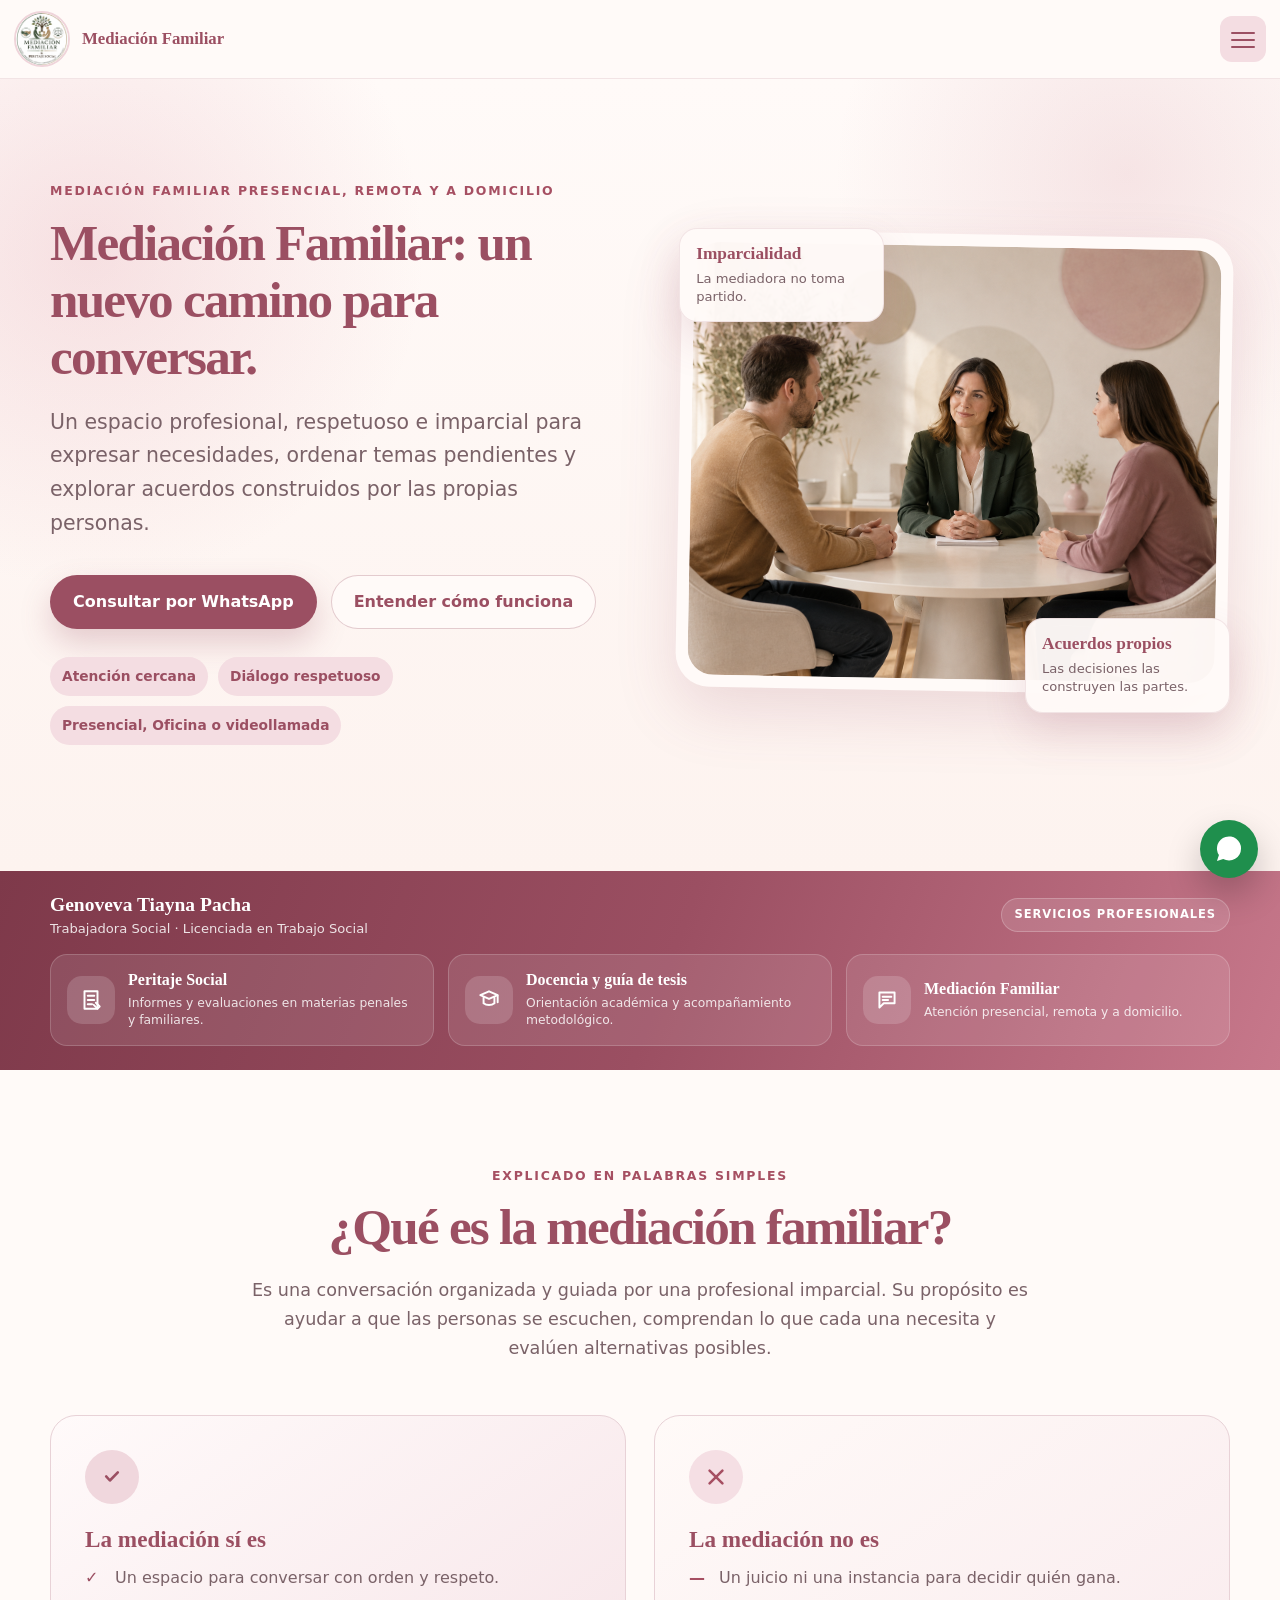
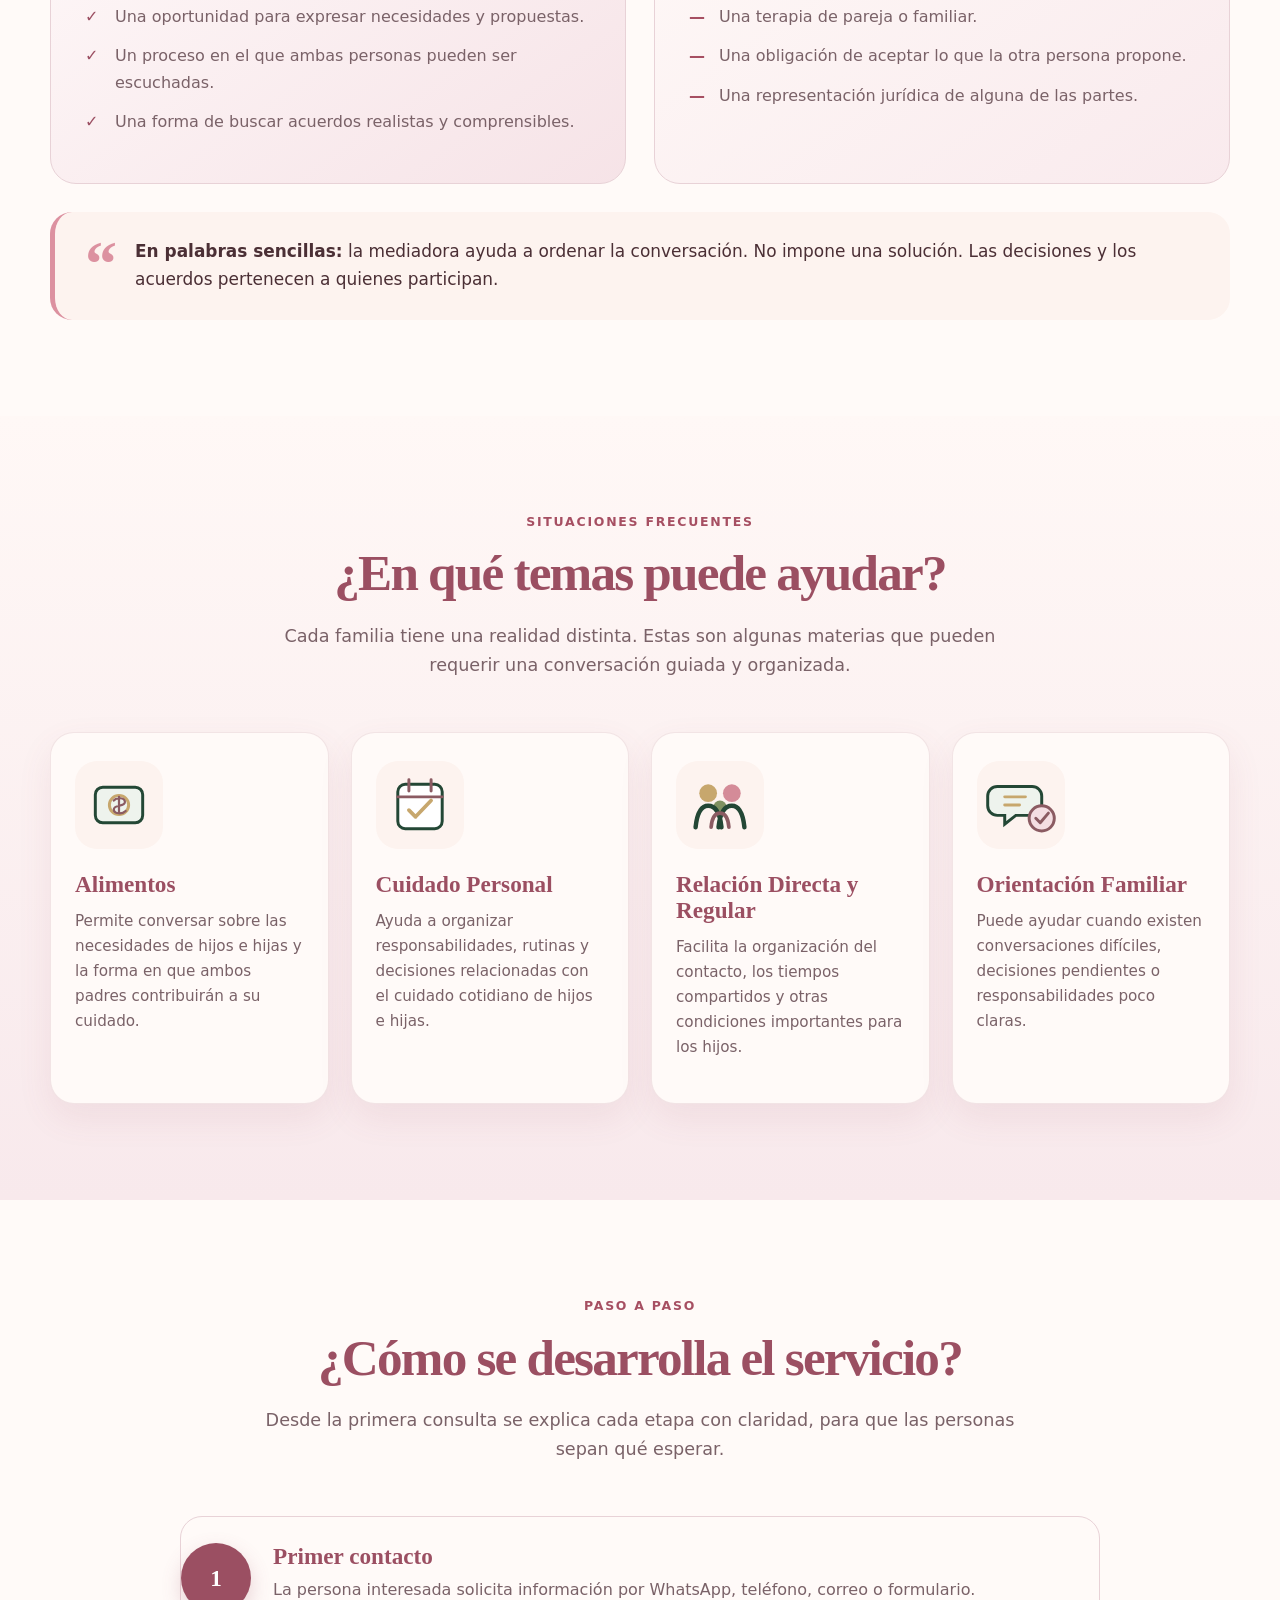
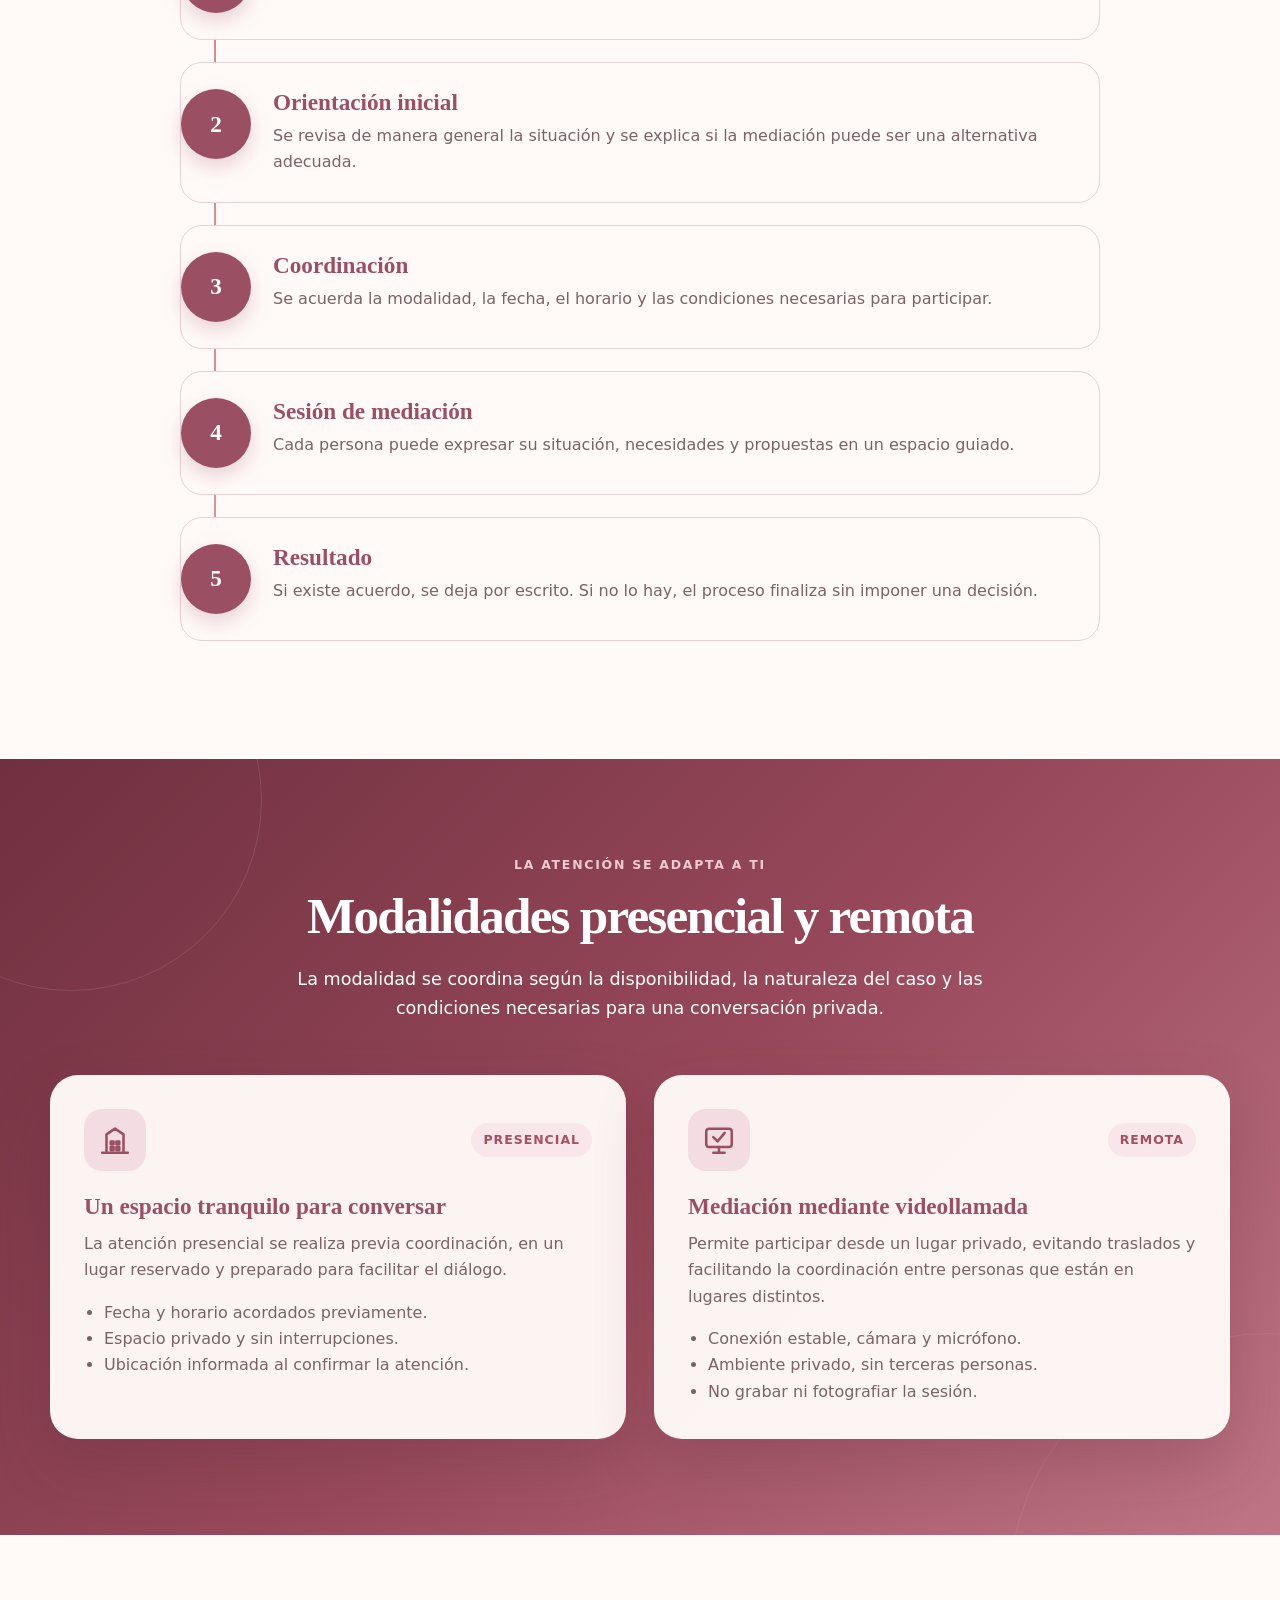
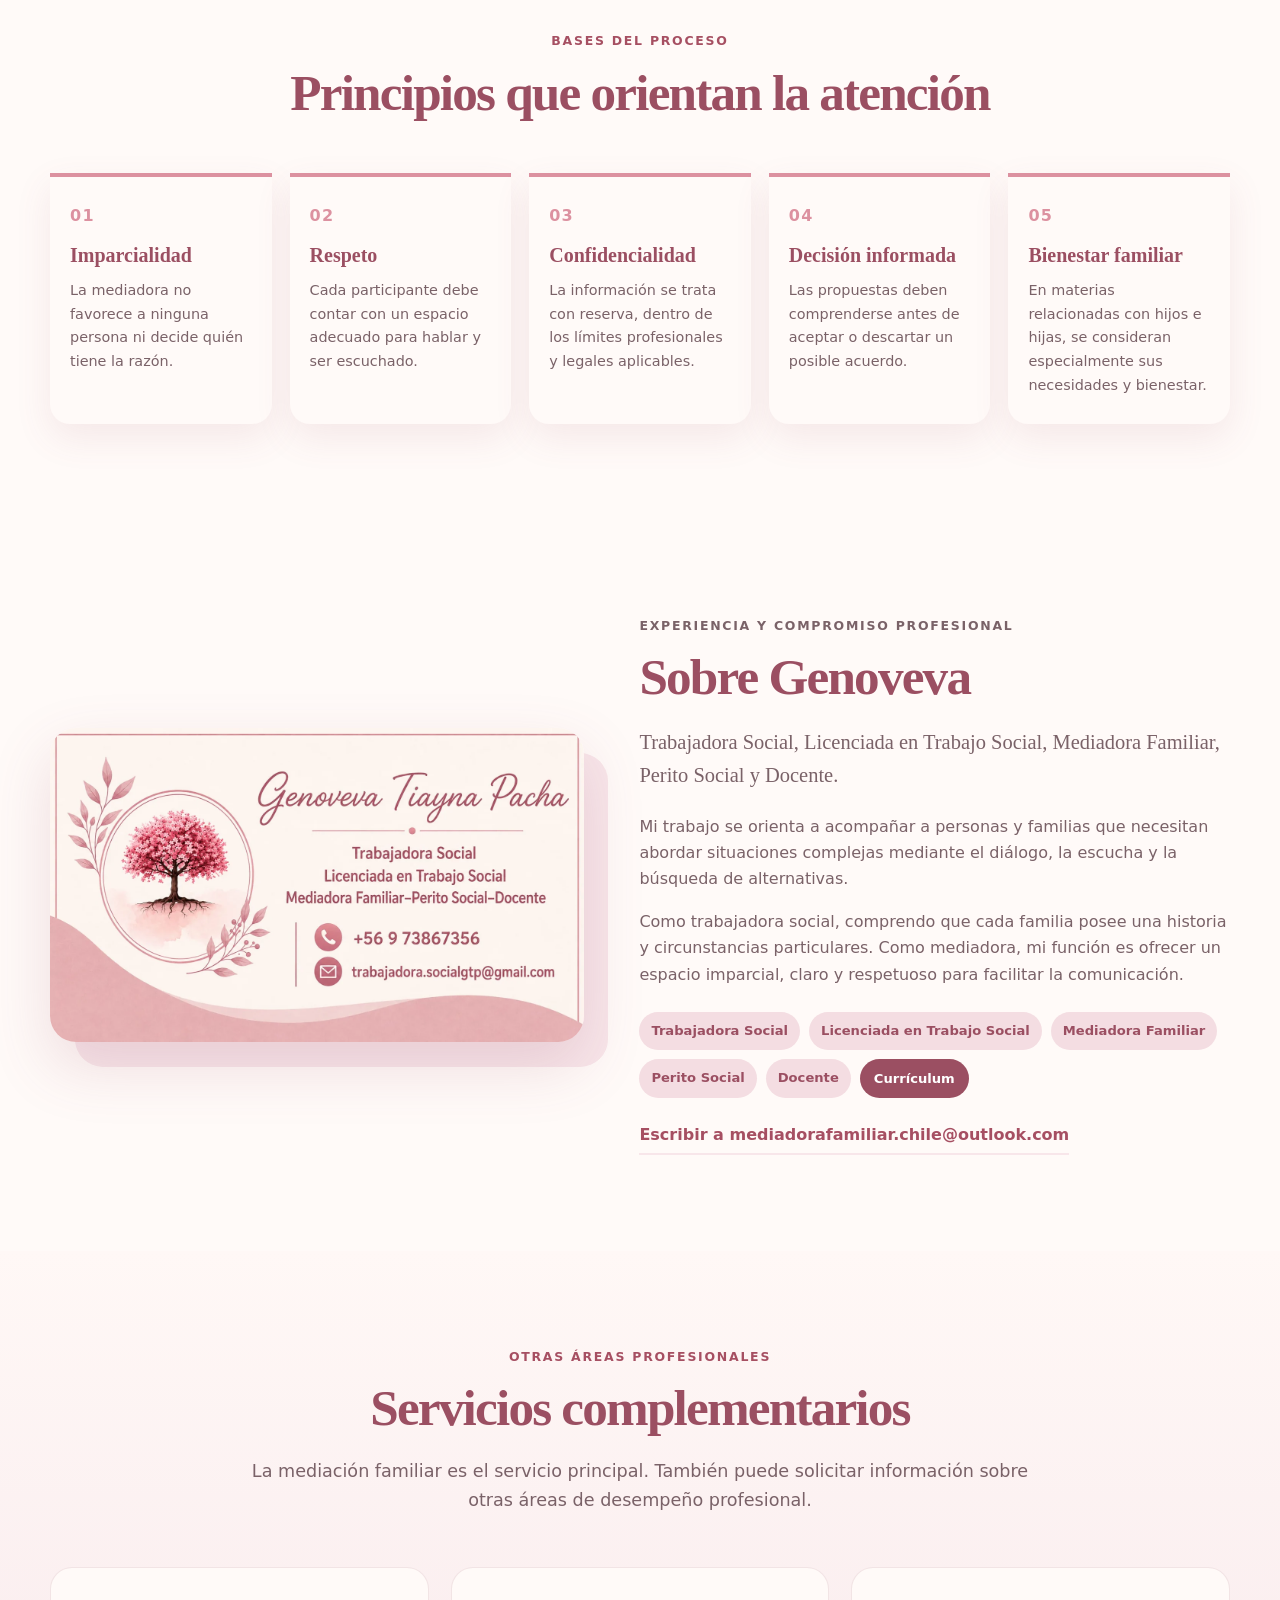
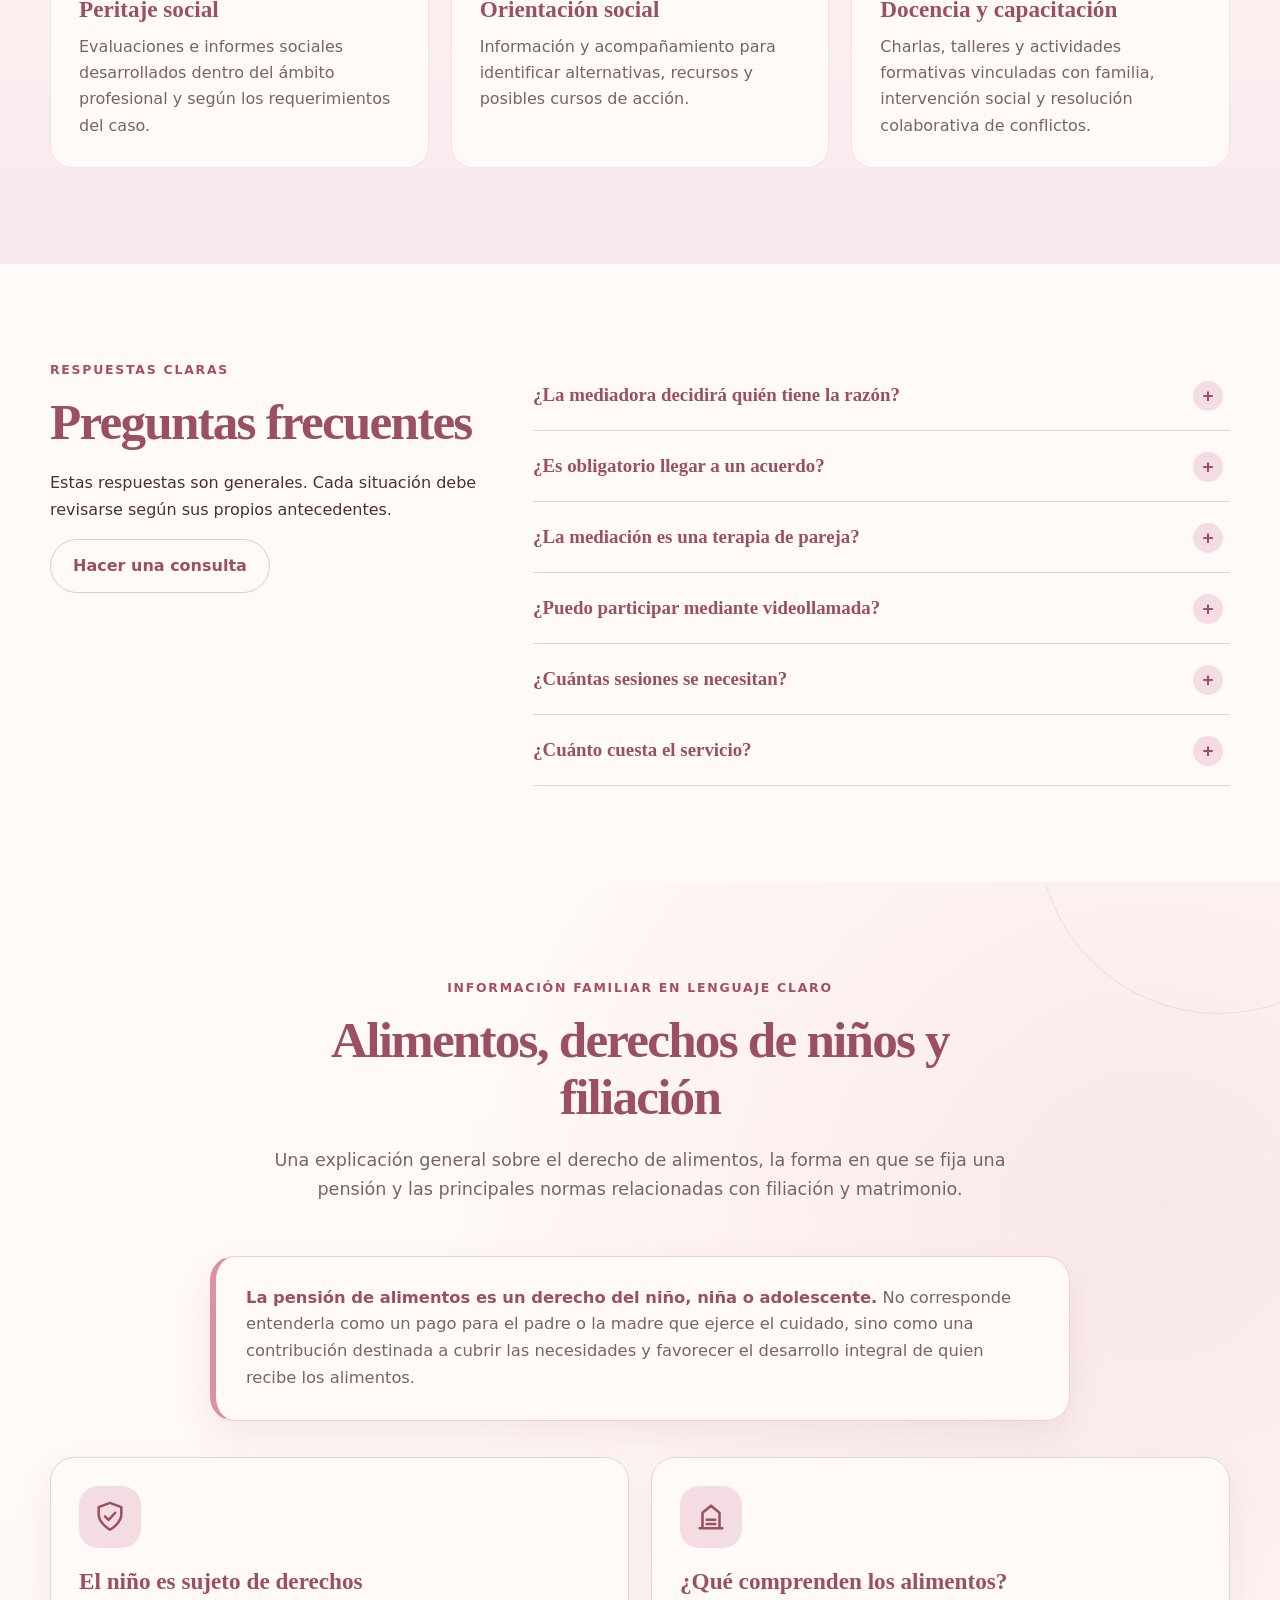
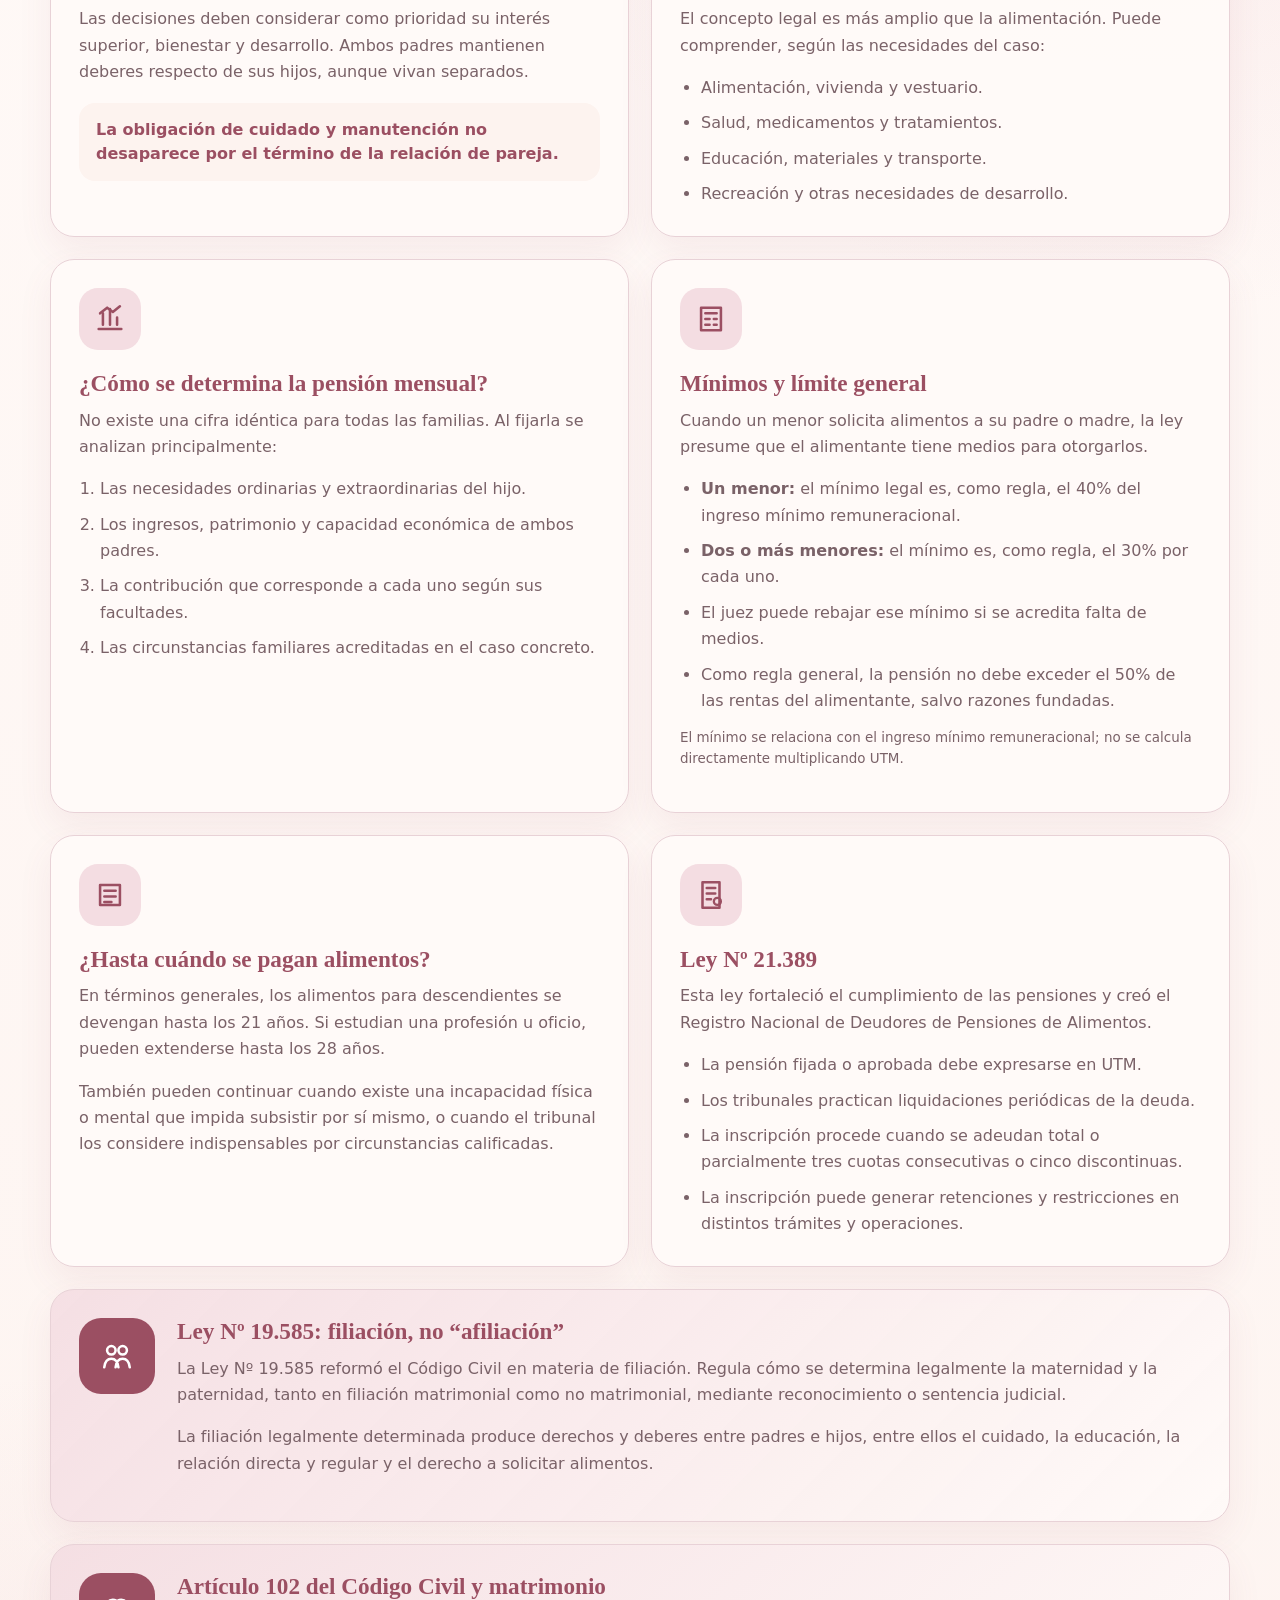
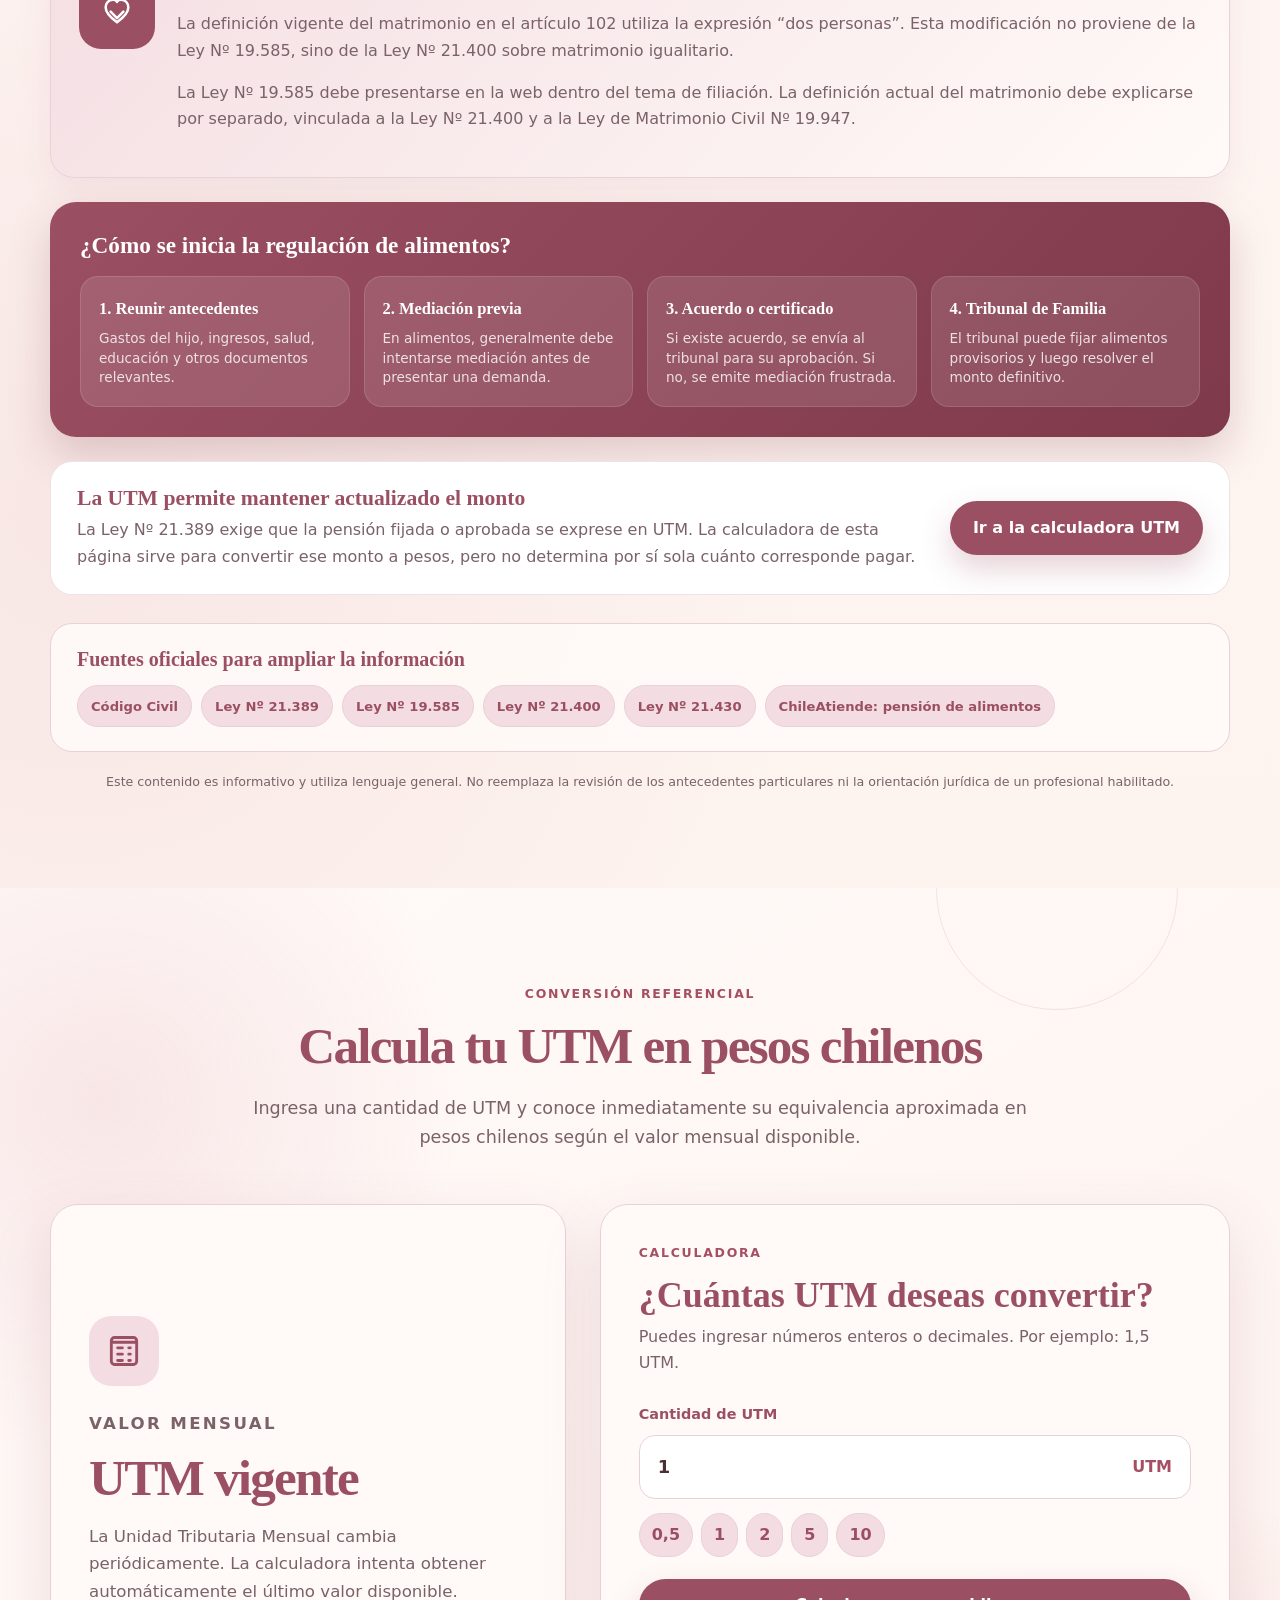
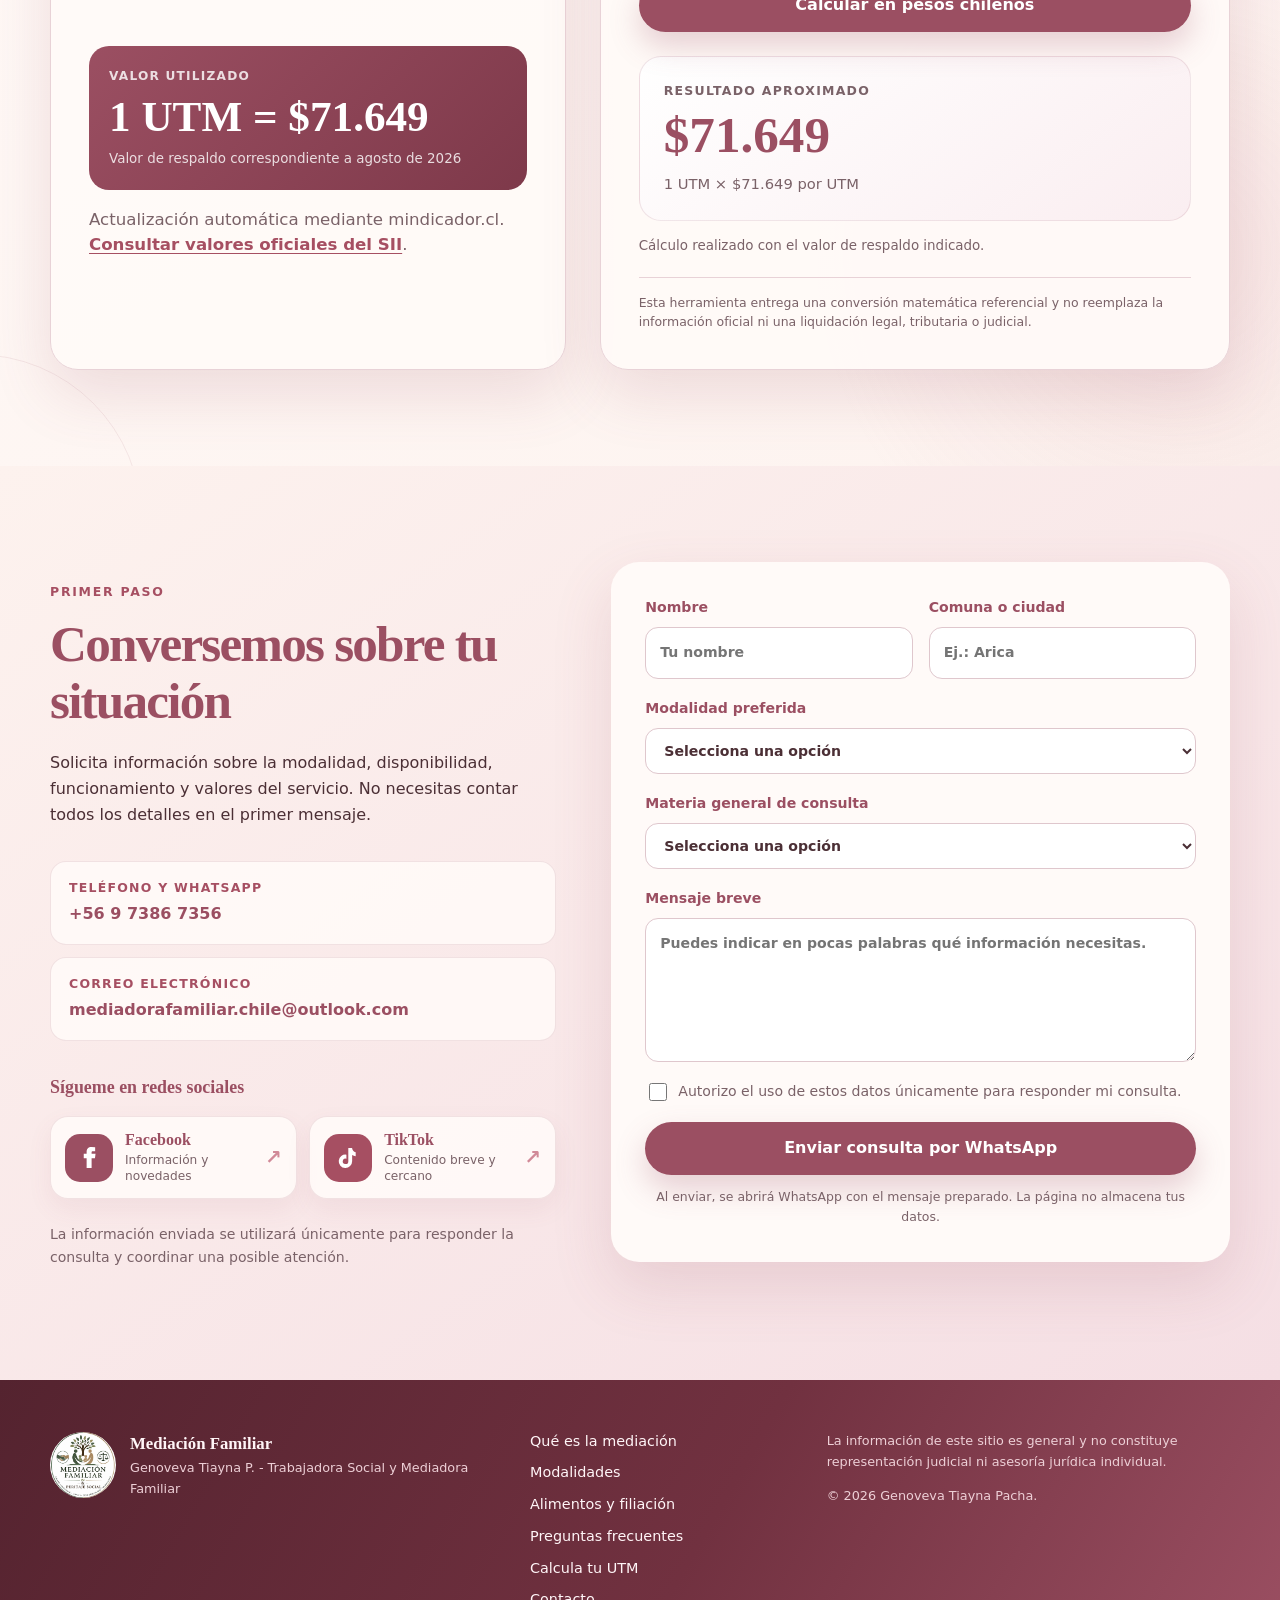
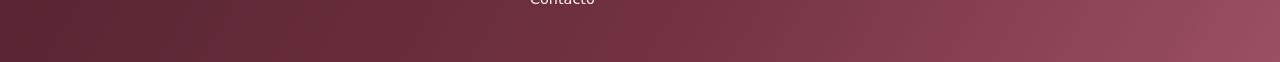
==== commit 871df6cd: "Add files via upload" ====
--- a/index.html
+++ b/index.html
@@ -1,2657 +1,2657 @@
-<!doctype html>
-<html lang="es">
-<head>
-  <meta charset="utf-8">
-  <meta name="viewport" content="width=device-width, initial-scale=1">
-  <title>Mediación Familiar</title>
-  <meta name="description" content="Servicios de mediación familiar presencial y remota con Genoveva Tiayna Pacha, Trabajadora Social, Mediadora Familiar y Perito Social.">
-  <meta name="theme-color" content="#9b4f62">
-  <meta property="og:type" content="website">
-  <meta property="og:title" content="Genoveva Tiayna Pacha | Mediación Familiar">
-  <meta property="og:description" content="Un espacio profesional y respetuoso para conversar, comprender necesidades y buscar acuerdos familiares.">
-  <meta property="og:image" content="assets/vista-previa-social.jpg">
-  <link rel="icon" href="assets/favicon.svg" type="image/svg+xml">
-<!--  <link rel="stylesheet" href="styles.css?v=3"> -->
-    <link rel="stylesheet" href="styles_rosa_genoveva.css?v=13">
-  <script type="application/ld+json">
-  {
-    "@context":"https://schema.org",
-    "@type":"ProfessionalService",
-    "name":"Genoveva Tiayna Pacha - Mediación Familiar",
-    "description":"Servicios de mediación familiar presencial y remota, peritaje social y orientación profesional.",
-    "telephone":"+56973867356",
-    "email":"trabajadora.socialgtp@gmail.com",
-    "image":"assets/logo-mediacion.webp",
-    "founder":{
-      "@type":"Person",
-      "name":"Genoveva Tiayna Pacha",
-      "jobTitle":"Trabajadora Social y Mediadora Familiar"
-    }
-  }
-  </script>
-
-  <style>
-    /* ==================================================
-       CALCULADORA UTM
-       Estilos integrados en index.html
-    ================================================== */
-    .utm-section {
-      position: relative;
-      overflow: hidden;
-      background:
-        radial-gradient(circle at 8% 18%, rgba(220, 145, 160, 0.18), transparent 24%),
-        radial-gradient(circle at 92% 82%, rgba(209, 138, 152, 0.16), transparent 24%),
-        linear-gradient(145deg, var(--paper) 0%, var(--cream) 100%);
-    }
-
-    .utm-section::before,
-    .utm-section::after {
-      content: "";
-      position: absolute;
-      border-radius: 50%;
-      pointer-events: none;
-    }
-
-    .utm-section::before {
-      width: 240px;
-      height: 240px;
-      top: -120px;
-      right: 8%;
-      border: 1px solid rgba(155, 79, 98, 0.12);
-    }
-
-    .utm-section::after {
-      width: 330px;
-      height: 330px;
-      left: -190px;
-      bottom: -220px;
-      border: 1px solid rgba(155, 79, 98, 0.10);
-    }
-
-    .utm-calculator-grid {
-      position: relative;
-      z-index: 1;
-      display: grid;
-      grid-template-columns: minmax(0, 0.9fr) minmax(0, 1.1fr);
-      gap: 34px;
-      align-items: stretch;
-    }
-
-    .utm-info-card,
-    .utm-calculator-card {
-      border: 1px solid var(--line);
-      border-radius: 28px;
-      background: rgba(255, 250, 248, 0.96);
-      box-shadow: var(--shadow);
-    }
-
-    .utm-info-card {
-      padding: 38px;
-      display: flex;
-      flex-direction: column;
-      justify-content: center;
-    }
-
-    .utm-info-icon {
-      width: 70px;
-      height: 70px;
-      display: grid;
-      place-items: center;
-      margin-bottom: 24px;
-      border-radius: 22px;
-      background: var(--green-soft);
-      color: var(--green);
-    }
-
-    .utm-info-icon svg {
-      width: 38px;
-      height: 38px;
-    }
-
-    .utm-info-card h2 {
-      margin-bottom: 16px;
-    }
-
-    .utm-info-card > p {
-      color: var(--muted);
-      font-size: 1.04rem;
-    }
-
-    .utm-current-box {
-      margin-top: 24px;
-      padding: 20px;
-      border-radius: 20px;
-      background: linear-gradient(135deg, var(--green) 0%, var(--green-2) 100%);
-      color: #fff;
-    }
-
-    .utm-current-box span,
-    .utm-current-box small {
-      display: block;
-    }
-
-    .utm-current-label {
-      margin-bottom: 7px;
-      color: rgba(255, 255, 255, 0.82);
-      font-size: 0.76rem;
-      font-weight: 800;
-      text-transform: uppercase;
-      letter-spacing: 0.10em;
-    }
-
-    .utm-current-value {
-      font-family: Georgia, "Times New Roman", serif;
-      font-size: clamp(1.8rem, 4vw, 2.7rem);
-      line-height: 1.1;
-    }
-
-    .utm-current-date {
-      margin-top: 8px;
-      color: rgba(255, 255, 255, 0.82);
-      font-size: 0.84rem;
-    }
-
-    .utm-source {
-      margin: 18px 0 0;
-      color: var(--muted);
-      font-size: 0.82rem;
-      line-height: 1.5;
-    }
-
-    .utm-source a {
-      color: var(--rose-deep);
-      font-weight: 800;
-      text-decoration: underline;
-      text-underline-offset: 3px;
-    }
-
-    .utm-calculator-card {
-      padding: 38px;
-    }
-
-    .utm-calculator-card h3 {
-      margin-bottom: 8px;
-      font-size: clamp(1.7rem, 3vw, 2.25rem);
-    }
-
-    .utm-calculator-intro {
-      margin-bottom: 26px;
-      color: var(--muted);
-    }
-
-    .utm-field {
-      display: grid;
-      gap: 9px;
-    }
-
-    .utm-field label {
-      color: var(--green);
-      font-size: 0.90rem;
-      font-weight: 800;
-    }
-
-    .utm-input-wrap {
-      display: grid;
-      grid-template-columns: minmax(0, 1fr) auto;
-      align-items: center;
-      overflow: hidden;
-      border: 1px solid var(--line);
-      border-radius: 16px;
-      background: #fff;
-      transition: border-color 0.2s ease, box-shadow 0.2s ease;
-    }
-
-    .utm-input-wrap:focus-within {
-      border-color: var(--rose-deep);
-      box-shadow: 0 0 0 4px rgba(166, 79, 98, 0.11);
-    }
-
-    .utm-input-wrap input {
-      width: 100%;
-      min-width: 0;
-      padding: 16px 18px;
-      border: 0;
-      outline: 0;
-      background: transparent;
-      color: var(--ink);
-      font-size: 1.12rem;
-      font-weight: 700;
-    }
-
-    .utm-input-suffix {
-      padding: 0 18px;
-      color: var(--rose-deep);
-      font-weight: 900;
-    }
-
-    .utm-shortcuts {
-      display: flex;
-      flex-wrap: wrap;
-      gap: 8px;
-      margin: 14px 0 22px;
-    }
-
-    .utm-shortcut {
-      padding: 8px 12px;
-      border: 1px solid var(--line);
-      border-radius: 999px;
-      background: var(--green-soft);
-      color: var(--green);
-      font-weight: 800;
-      cursor: pointer;
-      transition: transform 0.2s ease, background 0.2s ease;
-    }
-
-    .utm-shortcut:hover,
-    .utm-shortcut:focus-visible {
-      transform: translateY(-2px);
-      background: var(--rose-soft);
-    }
-
-    .utm-calculate-button {
-      width: 100%;
-      border: 0;
-    }
-
-    .utm-result {
-      margin-top: 24px;
-      padding: 24px;
-      border: 1px solid rgba(155, 79, 98, 0.14);
-      border-radius: 22px;
-      background: linear-gradient(145deg, #fff 0%, var(--rose-soft) 145%);
-    }
-
-    .utm-result-label {
-      display: block;
-      margin-bottom: 6px;
-      color: var(--muted);
-      font-size: 0.78rem;
-      font-weight: 800;
-      text-transform: uppercase;
-      letter-spacing: 0.10em;
-    }
-
-    .utm-result-value {
-      display: block;
-      color: var(--green);
-      font-family: Georgia, "Times New Roman", serif;
-      font-size: clamp(2rem, 5vw, 3.2rem);
-      line-height: 1.1;
-      word-break: break-word;
-    }
-
-    .utm-result-detail {
-      display: block;
-      margin-top: 8px;
-      color: var(--muted);
-      font-size: 0.92rem;
-    }
-
-    .utm-status {
-      min-height: 24px;
-      margin: 14px 0 0;
-      color: var(--muted);
-      font-size: 0.84rem;
-    }
-
-    .utm-status.is-error {
-      color: #9a3345;
-      font-weight: 700;
-    }
-
-    .utm-disclaimer {
-      margin: 18px 0 0;
-      padding-top: 16px;
-      border-top: 1px solid var(--line);
-      color: var(--muted);
-      font-size: 0.78rem;
-      line-height: 1.5;
-    }
-
-    @media (max-width: 900px) {
-      .utm-calculator-grid {
-        grid-template-columns: 1fr;
-      }
-    }
-
-    @media (max-width: 560px) {
-      .utm-info-card,
-      .utm-calculator-card {
-        padding: 26px 22px;
-        border-radius: 22px;
-      }
-
-      .utm-shortcuts {
-        display: grid;
-        grid-template-columns: repeat(3, 1fr);
-      }
-
-      .utm-shortcut {
-        width: 100%;
-      }
-    }
-  </style>
-
-
-  <style>
-    /* ==================================================
-       ALIMENTOS, DERECHOS Y FILIACIÓN
-       Estilos integrados en index.html
-    ================================================== */
-
-    .family-law-section {
-      position: relative;
-      overflow: hidden;
-      background:
-        radial-gradient(circle at 90% 10%, rgba(220, 145, 160, 0.17), transparent 23%),
-        radial-gradient(circle at 6% 88%, rgba(209, 138, 152, 0.13), transparent 24%),
-        linear-gradient(180deg, #fffaf8 0%, #fdf3ef 100%);
-    }
-
-    .family-law-section::before {
-      content: "";
-      position: absolute;
-      width: 360px;
-      height: 360px;
-      top: -230px;
-      right: -120px;
-      border: 1px solid rgba(155, 79, 98, 0.12);
-      border-radius: 50%;
-      pointer-events: none;
-    }
-
-    .family-law-intro {
-      position: relative;
-      z-index: 1;
-      max-width: 860px;
-      margin: 0 auto 36px;
-      padding: 28px 30px;
-      border: 1px solid var(--line);
-      border-left: 6px solid var(--rose);
-      border-radius: 24px;
-      background: rgba(255, 250, 248, 0.95);
-      box-shadow: 0 16px 38px rgba(155, 79, 98, 0.10);
-    }
-
-    .family-law-intro p {
-      margin: 0;
-      color: var(--muted);
-      font-size: 1.02rem;
-    }
-
-    .family-law-intro strong {
-      color: var(--green);
-    }
-
-    .family-law-grid {
-      position: relative;
-      z-index: 1;
-      display: grid;
-      grid-template-columns: repeat(2, minmax(0, 1fr));
-      gap: 22px;
-    }
-
-    .family-law-card {
-      padding: 28px;
-      border: 1px solid var(--line);
-      border-radius: 24px;
-      background: rgba(255, 250, 248, 0.97);
-      box-shadow: 0 14px 34px rgba(155, 79, 98, 0.08);
-    }
-
-    .family-law-card.featured {
-      grid-column: 1 / -1;
-      display: grid;
-      grid-template-columns: 76px minmax(0, 1fr);
-      gap: 22px;
-      align-items: start;
-      background:
-        linear-gradient(135deg, rgba(244, 221, 226, 0.90), rgba(255, 250, 248, 0.98));
-    }
-
-    .family-law-icon {
-      width: 62px;
-      height: 62px;
-      display: grid;
-      place-items: center;
-      margin-bottom: 20px;
-      border-radius: 19px;
-      background: var(--green-soft);
-      color: var(--green);
-    }
-
-    .family-law-card.featured .family-law-icon {
-      width: 76px;
-      height: 76px;
-      margin: 0;
-      border-radius: 22px;
-      background: var(--green);
-      color: #fff;
-    }
-
-    .family-law-icon svg {
-      width: 34px;
-      height: 34px;
-    }
-
-    .family-law-card h3 {
-      margin-bottom: 12px;
-    }
-
-    .family-law-card p,
-    .family-law-card li {
-      color: var(--muted);
-    }
-
-    .family-law-card ul,
-    .family-law-card ol {
-      margin: 16px 0 0;
-      padding-left: 21px;
-    }
-
-    .family-law-card li + li {
-      margin-top: 9px;
-    }
-
-    .family-law-card .law-highlight {
-      margin-top: 18px;
-      padding: 15px 17px;
-      border-radius: 16px;
-      background: var(--cream);
-      color: var(--green);
-      font-weight: 800;
-      line-height: 1.5;
-    }
-
-    .family-law-card .law-small {
-      margin-top: 14px;
-      font-size: 0.84rem;
-      line-height: 1.55;
-    }
-
-    .family-law-process {
-      position: relative;
-      z-index: 1;
-      margin-top: 24px;
-      padding: 30px;
-      border-radius: 26px;
-      background: linear-gradient(135deg, var(--green) 0%, var(--green-2) 100%);
-      color: #fff;
-      box-shadow: 0 18px 42px rgba(126, 57, 74, 0.22);
-    }
-
-    .family-law-process h3,
-    .family-law-process p {
-      color: #fff;
-    }
-
-    .family-law-process h3 {
-      margin-bottom: 18px;
-    }
-
-    .family-law-steps {
-      display: grid;
-      grid-template-columns: repeat(4, minmax(0, 1fr));
-      gap: 14px;
-    }
-
-    .family-law-step {
-      padding: 18px;
-      border-radius: 18px;
-      background: rgba(255, 255, 255, 0.11);
-      border: 1px solid rgba(255, 255, 255, 0.13);
-    }
-
-    .family-law-step strong {
-      display: block;
-      margin-bottom: 7px;
-      font-family: Georgia, "Times New Roman", serif;
-      font-size: 1.03rem;
-    }
-
-    .family-law-step span {
-      display: block;
-      color: rgba(255, 255, 255, 0.82);
-      font-size: 0.85rem;
-      line-height: 1.45;
-    }
-
-    .family-law-utm-note {
-      position: relative;
-      z-index: 1;
-      display: grid;
-      grid-template-columns: minmax(0, 1fr) auto;
-      gap: 24px;
-      align-items: center;
-      margin-top: 24px;
-      padding: 24px 26px;
-      border: 1px solid rgba(155, 79, 98, 0.16);
-      border-radius: 22px;
-      background: #fff;
-    }
-
-    .family-law-utm-note h3 {
-      margin-bottom: 7px;
-      font-size: 1.35rem;
-    }
-
-    .family-law-utm-note p {
-      margin: 0;
-      color: var(--muted);
-    }
-
-    .family-law-sources {
-      position: relative;
-      z-index: 1;
-      margin-top: 28px;
-      padding: 24px 26px;
-      border: 1px solid var(--line);
-      border-radius: 22px;
-      background: rgba(255, 250, 248, 0.92);
-    }
-
-    .family-law-sources h3 {
-      margin-bottom: 15px;
-      font-size: 1.25rem;
-    }
-
-    .family-law-source-links {
-      display: flex;
-      flex-wrap: wrap;
-      gap: 9px;
-    }
-
-    .family-law-source-links a {
-      display: inline-flex;
-      align-items: center;
-      min-height: 42px;
-      padding: 9px 13px;
-      border: 1px solid var(--line);
-      border-radius: 999px;
-      background: var(--green-soft);
-      color: var(--green);
-      font-size: 0.82rem;
-      font-weight: 800;
-      transition: transform 0.2s ease, background 0.2s ease;
-    }
-
-    .family-law-source-links a:hover,
-    .family-law-source-links a:focus-visible {
-      transform: translateY(-2px);
-      background: var(--rose-soft);
-    }
-
-    .family-law-disclaimer {
-      position: relative;
-      z-index: 1;
-      margin: 20px 0 0;
-      color: var(--muted);
-      font-size: 0.79rem;
-      line-height: 1.55;
-      text-align: center;
-    }
-
-    @media (min-width: 1051px) and (max-width: 1320px) {
-      .main-nav {
-        gap: 15px;
-        font-size: 0.84rem;
-      }
-
-      .nav-cta {
-        padding-inline: 14px;
-      }
-
-      .brand small {
-        display: none;
-      }
-    }
-
-    @media (max-width: 900px) {
-      .family-law-grid {
-        grid-template-columns: 1fr;
-      }
-
-      .family-law-card.featured {
-        grid-column: auto;
-      }
-
-      .family-law-steps {
-        grid-template-columns: repeat(2, minmax(0, 1fr));
-      }
-
-      .family-law-utm-note {
-        grid-template-columns: 1fr;
-      }
-    }
-
-    @media (max-width: 560px) {
-      .family-law-intro,
-      .family-law-card,
-      .family-law-process,
-      .family-law-sources {
-        padding: 23px 20px;
-        border-radius: 21px;
-      }
-
-      .family-law-card.featured {
-        grid-template-columns: 1fr;
-      }
-
-      .family-law-card.featured .family-law-icon {
-        width: 62px;
-        height: 62px;
-      }
-
-      .family-law-steps {
-        grid-template-columns: 1fr;
-      }
-
-      .family-law-utm-note {
-        padding: 22px 20px;
-      }
-
-      .family-law-utm-note .button {
-        width: 100%;
-      }
-    }
-  </style>
-
-
-  <style>
-    /* Corrección autónoma de la franja de servicios */
-    .professional-services-strip {
-      padding: 22px 0 24px !important;
-      background: linear-gradient(110deg, #7e394a 0%, #9b4f62 52%, #c7788b 100%) !important;
-      color: #ffffff !important;
-    }
-
-    .professional-services-strip .professional-strip-heading {
-      display: flex !important;
-      flex-direction: row !important;
-      align-items: center !important;
-      justify-content: space-between !important;
-      gap: 20px !important;
-      margin: 0 0 16px !important;
-      padding: 0 !important;
-    }
-
-    .professional-services-strip .professional-strip-heading > div {
-      display: flex !important;
-      flex-direction: column !important;
-      min-width: 0 !important;
-    }
-
-    .professional-services-strip .professional-strip-heading strong {
-      display: block !important;
-      color: #ffffff !important;
-      font-family: Georgia, "Times New Roman", serif !important;
-      font-size: 1.22rem !important;
-      line-height: 1.2 !important;
-    }
-
-    .professional-services-strip .professional-strip-heading div > span {
-      display: block !important;
-      margin-top: 4px !important;
-      color: rgba(255,255,255,.85) !important;
-      font-size: .82rem !important;
-      line-height: 1.35 !important;
-    }
-
-    .professional-services-strip .professional-strip-label {
-      display: inline-flex !important;
-      flex: 0 0 auto !important;
-      align-items: center !important;
-      min-height: 34px !important;
-      padding: 7px 13px !important;
-      border: 1px solid rgba(255,255,255,.22) !important;
-      border-radius: 999px !important;
-      background: rgba(255,255,255,.12) !important;
-      color: #ffffff !important;
-      font-size: .72rem !important;
-      font-weight: 800 !important;
-      letter-spacing: .08em !important;
-      line-height: 1 !important;
-      text-transform: uppercase !important;
-      white-space: nowrap !important;
-    }
-
-    .professional-services-strip .professional-services-grid {
-      display: grid !important;
-      grid-template-columns: repeat(3, minmax(0, 1fr)) !important;
-      gap: 14px !important;
-      align-items: stretch !important;
-      width: 100% !important;
-    }
-
-    .professional-services-strip .professional-service-card {
-      display: grid !important;
-      grid-template-columns: 48px minmax(0, 1fr) !important;
-      align-items: center !important;
-      gap: 13px !important;
-      min-width: 0 !important;
-      min-height: 92px !important;
-      margin: 0 !important;
-      padding: 15px 16px !important;
-      border: 1px solid rgba(255,255,255,.18) !important;
-      border-radius: 17px !important;
-      background: rgba(255,255,255,.10) !important;
-      box-shadow: none !important;
-    }
-
-    .professional-services-strip .professional-service-icon {
-      display: grid !important;
-      place-items: center !important;
-      width: 48px !important;
-      height: 48px !important;
-      min-width: 48px !important;
-      max-width: 48px !important;
-      min-height: 48px !important;
-      max-height: 48px !important;
-      margin: 0 !important;
-      padding: 0 !important;
-      overflow: hidden !important;
-      border-radius: 15px !important;
-      background: rgba(255,255,255,.16) !important;
-      color: #ffffff !important;
-    }
-
-    .professional-services-strip .professional-service-icon svg {
-      display: block !important;
-      width: 26px !important;
-      height: 26px !important;
-      min-width: 26px !important;
-      max-width: 26px !important;
-      min-height: 26px !important;
-      max-height: 26px !important;
-      margin: 0 !important;
-      padding: 0 !important;
-      color: #ffffff !important;
-    }
-
-    .professional-services-strip .professional-service-text {
-      display: flex !important;
-      flex-direction: column !important;
-      justify-content: center !important;
-      min-width: 0 !important;
-      margin: 0 !important;
-      padding: 0 !important;
-    }
-
-    .professional-services-strip .professional-service-text strong {
-      display: block !important;
-      margin: 0 !important;
-      color: #ffffff !important;
-      font-family: Georgia, "Times New Roman", serif !important;
-      font-size: 1rem !important;
-      line-height: 1.22 !important;
-    }
-
-    .professional-services-strip .professional-service-text small {
-      display: block !important;
-      margin: 5px 0 0 !important;
-      color: rgba(255,255,255,.84) !important;
-      font-size: .77rem !important;
-      line-height: 1.38 !important;
-    }
-
-    @media (max-width: 980px) {
-      .professional-services-strip .professional-services-grid {
-        grid-template-columns: 1fr !important;
-      }
-
-      .professional-services-strip .professional-service-card {
-        min-height: 80px !important;
-      }
-    }
-
-    @media (max-width: 620px) {
-      .professional-services-strip {
-        padding: 19px 0 21px !important;
-      }
-
-      .professional-services-strip .professional-strip-heading {
-        flex-direction: column !important;
-        align-items: flex-start !important;
-        gap: 10px !important;
-      }
-
-      .professional-services-strip .professional-service-card {
-        grid-template-columns: 44px minmax(0, 1fr) !important;
-        padding: 14px !important;
-      }
-
-      .professional-services-strip .professional-service-icon {
-        width: 44px !important;
-        height: 44px !important;
-        min-width: 44px !important;
-        max-width: 44px !important;
-        min-height: 44px !important;
-        max-height: 44px !important;
-      }
-
-      .professional-services-strip .professional-service-icon svg {
-        width: 24px !important;
-        height: 24px !important;
-        min-width: 24px !important;
-        max-width: 24px !important;
-        min-height: 24px !important;
-        max-height: 24px !important;
-      }
-    }
-  </style>
-
-
-  <style>
-    /* ==================================================
-       CURRÍCULUM PROFESIONAL DESPLEGABLE
-    ================================================== */
-
-    .credential-cv-toggle {
-      display: inline-flex;
-      align-items: center;
-      justify-content: center;
-      min-height: 35px;
-      padding: 8px 13px;
-      border: 1px solid rgba(155, 79, 98, 0.18);
-      border-radius: 999px;
-      background: var(--green);
-      color: #ffffff;
-      font: inherit;
-      font-size: 0.82rem;
-      font-weight: 800;
-      cursor: pointer;
-      transition: transform 0.2s ease, background 0.2s ease, box-shadow 0.2s ease;
-    }
-
-    .credential-cv-toggle:hover,
-    .credential-cv-toggle:focus-visible {
-      transform: translateY(-2px);
-      background: var(--green-2);
-      box-shadow: 0 10px 22px rgba(155, 79, 98, 0.18);
-    }
-
-    .cv-section {
-      position: relative;
-      overflow: hidden;
-      background:
-        radial-gradient(circle at 92% 8%, rgba(220, 145, 160, 0.17), transparent 23%),
-        radial-gradient(circle at 5% 86%, rgba(209, 138, 152, 0.13), transparent 24%),
-        linear-gradient(180deg, #fffaf8 0%, #fdf3ef 100%);
-    }
-
-    .cv-section[hidden] {
-      display: none !important;
-    }
-
-    .cv-heading {
-      display: grid;
-      grid-template-columns: minmax(0, 1fr) auto;
-      gap: 24px;
-      align-items: start;
-      margin-bottom: 34px;
-    }
-
-    .cv-heading > div {
-      max-width: 850px;
-    }
-
-    .cv-heading h2 {
-      margin-bottom: 14px;
-    }
-
-    .cv-heading p:last-child {
-      color: var(--muted);
-      font-size: 1.04rem;
-    }
-
-    .cv-close-button {
-      padding: 10px 15px;
-      border: 1px solid var(--line);
-      border-radius: 999px;
-      background: #ffffff;
-      color: var(--green);
-      font-weight: 800;
-      cursor: pointer;
-    }
-
-    .cv-summary-grid {
-      display: grid;
-      grid-template-columns: repeat(4, minmax(0, 1fr));
-      gap: 14px;
-      margin-bottom: 26px;
-    }
-
-    .cv-summary-card {
-      display: grid;
-      grid-template-columns: 52px minmax(0, 1fr);
-      align-items: center;
-      gap: 13px;
-      min-width: 0;
-      padding: 16px;
-      border: 1px solid var(--line);
-      border-radius: 19px;
-      background: rgba(255, 250, 248, 0.97);
-      box-shadow: 0 12px 28px rgba(155, 79, 98, 0.08);
-    }
-
-    .cv-summary-icon {
-      width: 52px;
-      height: 52px;
-      display: grid;
-      place-items: center;
-      border-radius: 16px;
-      background: var(--green-soft);
-      color: var(--green);
-    }
-
-    .cv-summary-icon svg {
-      width: 28px;
-      height: 28px;
-    }
-
-    .cv-summary-card div {
-      display: flex;
-      flex-direction: column;
-      min-width: 0;
-    }
-
-    .cv-summary-card strong {
-      color: var(--green);
-      font-family: Georgia, "Times New Roman", serif;
-      font-size: 1rem;
-      line-height: 1.2;
-    }
-
-    .cv-summary-card span {
-      margin-top: 4px;
-      color: var(--muted);
-      font-size: 0.76rem;
-      line-height: 1.35;
-    }
-
-    .cv-layout {
-      display: grid;
-      grid-template-columns: minmax(0, 1.45fr) minmax(300px, 0.75fr);
-      gap: 22px;
-      align-items: start;
-    }
-
-    .cv-main,
-    .cv-side {
-      display: grid;
-      gap: 22px;
-    }
-
-    .cv-panel {
-      padding: 28px;
-      border: 1px solid var(--line);
-      border-radius: 24px;
-      background: rgba(255, 250, 248, 0.98);
-      box-shadow: 0 14px 34px rgba(155, 79, 98, 0.08);
-    }
-
-    .cv-panel-soft {
-      background: linear-gradient(145deg, #fffaf8, var(--rose-soft));
-    }
-
-    .cv-panel-heading {
-      display: grid;
-      grid-template-columns: 42px minmax(0, 1fr);
-      gap: 13px;
-      align-items: start;
-      margin-bottom: 20px;
-    }
-
-    .cv-panel-heading > span {
-      width: 42px;
-      height: 42px;
-      display: grid;
-      place-items: center;
-      border-radius: 14px;
-      background: var(--green);
-      color: #ffffff;
-      font-size: 0.78rem;
-      font-weight: 900;
-    }
-
-    .cv-panel-heading .eyebrow {
-      margin-bottom: 5px;
-    }
-
-    .cv-panel-heading h3 {
-      margin: 0;
-    }
-
-    .cv-timeline {
-      display: grid;
-      gap: 0;
-    }
-
-    .cv-item {
-      display: grid;
-      grid-template-columns: 105px minmax(0, 1fr);
-      gap: 18px;
-      padding: 17px 0;
-      border-top: 1px solid var(--line);
-    }
-
-    .cv-item:first-child {
-      padding-top: 0;
-      border-top: 0;
-    }
-
-    .cv-item:last-child {
-      padding-bottom: 0;
-    }
-
-    .cv-item time {
-      color: var(--rose-deep);
-      font-size: 0.84rem;
-      font-weight: 900;
-      letter-spacing: 0.02em;
-    }
-
-    .cv-item div {
-      display: flex;
-      flex-direction: column;
-      min-width: 0;
-    }
-
-    .cv-item strong {
-      color: var(--green);
-      font-size: 0.98rem;
-      line-height: 1.35;
-    }
-
-    .cv-item span {
-      margin-top: 4px;
-      color: var(--muted);
-      font-size: 0.88rem;
-      line-height: 1.5;
-    }
-
-    .cv-list {
-      margin: 0;
-      padding: 0;
-      list-style: none;
-    }
-
-    .cv-list li {
-      position: relative;
-      padding: 12px 0 12px 20px;
-      border-top: 1px solid var(--line);
-      color: var(--muted);
-      font-size: 0.87rem;
-      line-height: 1.48;
-    }
-
-    .cv-list li:first-child {
-      padding-top: 0;
-      border-top: 0;
-    }
-
-    .cv-list li::before {
-      content: "";
-      position: absolute;
-      left: 0;
-      top: 19px;
-      width: 7px;
-      height: 7px;
-      border-radius: 50%;
-      background: var(--rose);
-    }
-
-    .cv-list li:first-child::before {
-      top: 7px;
-    }
-
-    .cv-list strong {
-      color: var(--rose-deep);
-    }
-
-    .cv-publication p,
-    .cv-note p {
-      color: var(--muted);
-      font-size: 0.9rem;
-      line-height: 1.55;
-    }
-
-    .cv-note {
-      border-left: 5px solid var(--rose);
-    }
-
-    .cv-note h3 {
-      font-size: 1.2rem;
-    }
-
-    .cv-footer-actions {
-      display: flex;
-      flex-wrap: wrap;
-      justify-content: center;
-      gap: 12px;
-      margin-top: 28px;
-    }
-
-    @media (max-width: 1050px) {
-      .cv-summary-grid {
-        grid-template-columns: repeat(2, minmax(0, 1fr));
-      }
-
-      .cv-layout {
-        grid-template-columns: 1fr;
-      }
-    }
-
-    @media (max-width: 680px) {
-      .cv-heading {
-        grid-template-columns: 1fr;
-      }
-
-      .cv-close-button {
-        justify-self: start;
-      }
-
-      .cv-summary-grid {
-        grid-template-columns: 1fr;
-      }
-
-      .cv-panel {
-        padding: 22px 19px;
-        border-radius: 21px;
-      }
-
-      .cv-item {
-        grid-template-columns: 1fr;
-        gap: 6px;
-      }
-
-      .cv-footer-actions {
-        display: grid;
-      }
-
-      .cv-footer-actions .button {
-        width: 100%;
-      }
-    }
-  </style>
-
-</head>
-<body>
-  <a class="skip-link" href="#contenido">Saltar al contenido</a>
-
-  <header class="site-header" id="inicio">
-    <div class="container header-inner">
-      <a class="brand" href="#inicio" aria-label="Ir al inicio">
-        <img src="assets/logo-mediacion.webp" alt="Logo de Mediación Familiar y Peritaje Social">
-        <span>
-          <strong>Mediación Familiar</strong>
-          <small>Genoveva Tiayna P. - Trabajadora Social</small>
-        </span>
-      </a>
-
-      <button class="menu-button" type="button" aria-label="Abrir menú" aria-expanded="false" aria-controls="main-nav">
-        <span></span><span></span><span></span>
-      </button>
-
-      <nav id="main-nav" class="main-nav" aria-label="Navegación principal">
-        <a href="#mediacion">Qué es</a>
-        <a href="#materias">En qué ayuda</a>
-        <a href="#alimentos-filiacion">Alimentos y filiación</a>
-        <a href="#modalidades">Modalidades</a>
-        <a href="#sobre-mi">Sobre mí</a>
-        <a href="#preguntas">Preguntas</a>
-        <a href="#calcula-utm">Calcula tu UTM</a>
-        <a class="nav-cta" href="#contacto">Solicitar orientación</a>
-      </nav>
-    </div>
-  </header>
-
-  <main id="contenido">
-    <section class="hero section">
-      <div class="container hero-grid">
-        <div class="hero-copy reveal">
-          <p class="eyebrow">Mediación familiar presencial, remota y a domicilio</p>
-         <!-- <h1>Cuando conversar se vuelve difícil, la mediación puede abrir un nuevo camino.</h1> -->
-          <h2>Mediación Familiar: un nuevo camino para conversar.</h2>
-
-          <p class="lead">Un espacio profesional, respetuoso e imparcial para expresar necesidades, ordenar temas pendientes y explorar acuerdos construidos por las propias personas.</p>
-
-          <div class="hero-actions">
-            <a class="button primary" href="https://wa.me/56973867356?text=Hola%20Genoveva%2C%20quisiera%20solicitar%20informaci%C3%B3n%20sobre%20mediaci%C3%B3n%20familiar." target="_blank" rel="noopener">Consultar por WhatsApp</a>
-            <a class="button secondary" href="#mediacion">Entender cómo funciona</a>
-          </div>
-
-          <div class="trust-list" aria-label="Características del servicio">
-            <span>Atención cercana</span>
-            <span>Diálogo respetuoso</span>
-            <span>Presencial, Oficina o videollamada</span>
-          </div>
-        </div>
-
-     <!--   <div class="hero-visual reveal" aria-label="Ilustración de una conversación mediada">
-          <div class="hero-card">
-            <svg viewBox="0 0 620 510" role="img" aria-labelledby="hero-svg-title hero-svg-desc">
-              <title id="hero-svg-title">Conversación familiar guiada por una mediadora</title>
-              <desc id="hero-svg-desc">Tres personas conversan alrededor de una mesa en un ambiente tranquilo.</desc>
-              <defs>
-                <linearGradient id="bg" x1="0" x2="1">
-                  <stop offset="0" stop-color="#eef3ed"/>
-                  <stop offset="1" stop-color="#f7e9e8"/>
-                </linearGradient>
-              </defs>
-              <rect width="620" height="510" rx="36" fill="url(#bg)"/>
-              <circle cx="110" cy="95" r="38" fill="#c7a76d" opacity=".32"/>
-              <circle cx="520" cy="95" r="54" fill="#d48b98" opacity=".24"/>
-              <path d="M90 385c80-30 132-29 205 1s155 25 238-4" fill="none" stroke="#c7a76d" stroke-width="12" stroke-linecap="round" opacity=".42"/>
-              <ellipse cx="310" cy="337" rx="197" ry="54" fill="#fff" stroke="#d9d8d0" stroke-width="4"/>
-
-              <g transform="translate(260 110)">
-                <circle cx="50" cy="44" r="37" fill="#d7a474"/>
-                <path d="M22 41c0-33 17-51 39-51 20 0 37 16 37 42-14-14-36-18-63-7z" fill="#3f332b"/>
-                <path d="M4 163c6-53 22-84 46-84s41 31 47 84" fill="#234735"/>
-                <path d="M17 142c28 13 43 13 69 0" fill="none" stroke="#fff" stroke-width="7" stroke-linecap="round" opacity=".85"/>
-              </g>
-
-              <g transform="translate(82 172)">
-                <circle cx="55" cy="44" r="38" fill="#b97950"/>
-                <path d="M17 41C21 11 37-5 60-5c20 0 36 14 39 37-18-8-39-10-68 2z" fill="#554037"/>
-                <path d="M8 166c7-56 24-87 50-87s44 31 51 87" fill="#b88755"/>
-              </g>
-
-              <g transform="translate(430 172)">
-                <circle cx="55" cy="44" r="38" fill="#d9a67f"/>
-                <path d="M16 39C21 9 39-6 60-6c22 0 37 15 40 40-21-11-45-9-73 2z" fill="#58433a"/>
-                <path d="M6 166c7-56 25-87 51-87s44 31 51 87" fill="#8b5b62"/>
-              </g>
-
-              <path d="M190 292c31-34 69-45 112-30" fill="none" stroke="#b88755" stroke-width="12" stroke-linecap="round"/>
-              <path d="M430 292c-31-34-69-45-112-30" fill="none" stroke="#8b5b62" stroke-width="12" stroke-linecap="round"/>
-              <path d="M255 273c25 21 84 21 109 0" fill="none" stroke="#234735" stroke-width="13" stroke-linecap="round"/>
-
-              <g transform="translate(214 409)">
-                <rect width="192" height="54" rx="27" fill="#234735"/>
-                <text x="96" y="35" text-anchor="middle" font-size="21" font-family="Arial, sans-serif" fill="#fff">Escuchar · Comprender</text>
-              </g>
-            </svg>
-          </div> -->
-
-
-<div
-  class="hero-visual reveal"
-  aria-label="Sesión profesional de mediación familiar"
->
-  <div class="hero-card">
-    <img
-      src="assets/imagen_1.png"
-      alt="Mediadora familiar conversando con dos personas alrededor de una mesa"
-      width="1353"
-      height="1163"
-      fetchpriority="high"
-    >
-  </div>
-
-  <div class="floating-note note-one">
-    <strong>Imparcialidad</strong>
-    <span>La mediadora no toma partido.</span>
-  </div>
-
-  <div class="floating-note note-two">
-    <strong>Acuerdos propios</strong>
-    <span>Las decisiones las construyen las partes.</span>
-  </div>
-</div>
-
-
-
-         <!-- <div class="floating-note note-one"><strong>Imparcialidad</strong><span>La mediadora no toma partido.</span></div> -->
-         <!-- <div class="floating-note note-two"><strong>Acuerdos propios</strong><span>Las decisiones las construyen las personas.</span></div> -->
-        </div>
-      </div>
-    </section>
-<section class="intro-strip professional-services-strip" aria-label="Identificación y servicios profesionales">
-      <div class="container">
-
-        <div class="professional-strip-heading">
-          <div>
-            <strong>Genoveva Tiayna Pacha</strong>
-            <span>Trabajadora Social · Licenciada en Trabajo Social</span>
-          </div>
-          <span class="professional-strip-label">Servicios profesionales</span>
-        </div>
-
-        <div class="professional-services-grid">
-          <article class="professional-service-card">
-            <span class="professional-service-icon" aria-hidden="true">
-              <svg viewBox="0 0 24 24" width="26" height="26">
-                <path d="M6 4h12v16H6zM9 8h6M9 12h6M9 16h4" fill="none" stroke="currentColor" stroke-width="1.8" stroke-linecap="round" stroke-linejoin="round"/>
-                <path d="M16.5 14.5 20 18l-2 2-3.5-3.5" fill="none" stroke="currentColor" stroke-width="1.8" stroke-linecap="round" stroke-linejoin="round"/>
-              </svg>
-            </span>
-            <span class="professional-service-text">
-              <strong>Peritaje Social</strong>
-              <small>Informes y evaluaciones en materias penales y familiares.</small>
-            </span>
-          </article>
-
-          <article class="professional-service-card">
-            <span class="professional-service-icon" aria-hidden="true">
-              <svg viewBox="0 0 24 24" width="26" height="26">
-                <path d="M4 7.5 12 4l8 3.5-8 3.5-8-3.5Z" fill="none" stroke="currentColor" stroke-width="1.8" stroke-linejoin="round"/>
-                <path d="M7 10v5c2.7 2.2 7.3 2.2 10 0v-5M20 8v6" fill="none" stroke="currentColor" stroke-width="1.8" stroke-linecap="round"/>
-              </svg>
-            </span>
-            <span class="professional-service-text">
-              <strong>Docencia y guía de tesis</strong>
-              <small>Orientación académica y acompañamiento metodológico.</small>
-            </span>
-          </article>
-
-          <article class="professional-service-card">
-            <span class="professional-service-icon" aria-hidden="true">
-              <svg viewBox="0 0 24 24" width="26" height="26">
-                <path d="M5 5h14v10H9l-4 4V5Z" fill="none" stroke="currentColor" stroke-width="1.8" stroke-linejoin="round"/>
-                <path d="M8 9h8M8 12h5" fill="none" stroke="currentColor" stroke-width="1.8" stroke-linecap="round"/>
-              </svg>
-            </span>
-            <span class="professional-service-text">
-              <strong>Mediación Familiar</strong>
-              <small>Atención presencial, remota y a domicilio.</small>
-            </span>
-          </article>
-        </div>
-
-      </div>
-    </section>
-
-    <section class="section" id="mediacion">
-      <div class="container">
-        <div class="section-heading reveal">
-          <p class="eyebrow">Explicado en palabras simples</p>
-          <h2>¿Qué es la mediación familiar?</h2>
-          <p>Es una conversación organizada y guiada por una profesional imparcial. Su propósito es ayudar a que las personas se escuchen, comprendan lo que cada una necesita y evalúen alternativas posibles.</p>
-        </div>
-
-        <div class="explain-grid">
-          <article class="info-panel good reveal">
-            <div class="icon-circle" aria-hidden="true">
-              <svg viewBox="0 0 24 24"><path d="M7 11.5 10.2 15 17 8" fill="none" stroke="currentColor" stroke-width="2.2" stroke-linecap="round" stroke-linejoin="round"/></svg>
-            </div>
-            <h3>La mediación sí es</h3>
-            <ul class="check-list">
-              <li>Un espacio para conversar con orden y respeto.</li>
-              <li>Una oportunidad para expresar necesidades y propuestas.</li>
-              <li>Un proceso en el que ambas personas pueden ser escuchadas.</li>
-              <li>Una forma de buscar acuerdos realistas y comprensibles.</li>
-            </ul>
-          </article>
-
-          <article class="info-panel neutral reveal">
-            <div class="icon-circle" aria-hidden="true">
-              <svg viewBox="0 0 24 24"><path d="M6.5 6.5 17.5 17.5M17.5 6.5 6.5 17.5" fill="none" stroke="currentColor" stroke-width="2.2" stroke-linecap="round"/></svg>
-            </div>
-            <h3>La mediación no es</h3>
-            <ul class="plain-list">
-              <li>Un juicio ni una instancia para decidir quién gana.</li>
-              <li>Una terapia de pareja o familiar.</li>
-              <li>Una obligación de aceptar lo que la otra persona propone.</li>
-              <li>Una representación jurídica de alguna de las partes.</li>
-            </ul>
-          </article>
-        </div>
-
-        <div class="plain-language reveal">
-          <div class="plain-language-icon" aria-hidden="true">“</div>
-          <p><strong>En palabras sencillas:</strong> la mediadora ayuda a ordenar la conversación. No impone una solución. Las decisiones y los acuerdos pertenecen a quienes participan.</p>
-        </div>
-      </div>
-    </section>
-
-    <section class="section tinted" id="materias">
-      <div class="container">
-        <div class="section-heading reveal">
-          <p class="eyebrow">Situaciones frecuentes</p>
-          <h2>¿En qué temas puede ayudar?</h2>
-          <p>Cada familia tiene una realidad distinta. Estas son algunas materias que pueden requerir una conversación guiada y organizada.</p>
-        </div>
-
-        <div class="cards-grid">
-          <article class="service-card reveal">
-            <div class="service-illustration money" aria-hidden="true">
-              <svg viewBox="0 0 100 100">
-                <rect x="18" y="26" width="64" height="48" rx="10" fill="#eef3ed" stroke="#234735" stroke-width="4"/>
-                <circle cx="50" cy="50" r="13" fill="none" stroke="#c7a76d" stroke-width="4"/>
-                <path d="M50 39v22M43 44c4-5 15-4 15 2 0 7-15 3-15 10 0 6 11 7 16 2" fill="none" stroke="#8b5b62" stroke-width="3" stroke-linecap="round"/>
-              </svg>
-            </div>
-            <h3>Pensión de alimentos</h3>
-            <p>Permite conversar sobre las necesidades de hijos e hijas y la forma en que ambos padres contribuirán a su cuidado.</p>
-          </article>
-
-          <article class="service-card reveal">
-            <div class="service-illustration calendar" aria-hidden="true">
-              <svg viewBox="0 0 100 100">
-                <rect x="20" y="22" width="60" height="60" rx="10" fill="#fff" stroke="#234735" stroke-width="4"/>
-                <path d="M20 39h60M35 16v15M65 16v15" fill="none" stroke="#8b5b62" stroke-width="4" stroke-linecap="round"/>
-                <path d="m35 57 9 9 21-22" fill="none" stroke="#c7a76d" stroke-width="5" stroke-linecap="round" stroke-linejoin="round"/>
-              </svg>
-            </div>
-            <h3>Cuidado personal</h3>
-            <p>Ayuda a organizar responsabilidades, rutinas y decisiones relacionadas con el cuidado cotidiano de hijos e hijas.</p>
-          </article>
-
-          <article class="service-card reveal">
-            <div class="service-illustration family" aria-hidden="true">
-              <svg viewBox="0 0 100 100">
-                <circle cx="34" cy="34" r="12" fill="#c7a76d"/>
-                <circle cx="66" cy="34" r="12" fill="#d48b98"/>
-                <circle cx="50" cy="53" r="9" fill="#7f9161"/>
-                <path d="M17 80c2-19 8-29 17-29 10 0 16 10 18 29M48 80c2-19 8-29 18-29 9 0 15 10 17 29" fill="none" stroke="#234735" stroke-width="6" stroke-linecap="round"/>
-                <path d="M38 80c1-12 5-19 12-19s11 7 12 19" fill="none" stroke="#8b5b62" stroke-width="5" stroke-linecap="round"/>
-              </svg>
-            </div>
-            <h3>Relación directa y regular</h3>
-            <p>Facilita la organización del contacto, los tiempos compartidos y otras condiciones importantes para los hijos.</p>
-          </article>
-
-          <article class="service-card reveal">
-            <div class="service-illustration dialogue" aria-hidden="true">
-              <svg viewBox="0 0 100 100">
-                <path d="M18 25h47a13 13 0 0 1 13 13v13a13 13 0 0 1-13 13H43L28 76V64H18A13 13 0 0 1 5 51V38a13 13 0 0 1 13-13Z" fill="#eef3ed" stroke="#234735" stroke-width="4"/>
-                <path d="M28 39h28M28 50h20" fill="none" stroke="#c7a76d" stroke-width="4" stroke-linecap="round"/>
-                <circle cx="78" cy="68" r="17" fill="#f4dee2" stroke="#8b5b62" stroke-width="4"/>
-                <path d="m70 68 6 6 11-13" fill="none" stroke="#8b5b62" stroke-width="4" stroke-linecap="round" stroke-linejoin="round"/>
-              </svg>
-            </div>
-            <h3>Comunicación y organización</h3>
-            <p>Puede ayudar cuando existen conversaciones difíciles, decisiones pendientes o responsabilidades poco claras.</p>
-          </article>
-        </div>
-      </div>
-    </section>
-
-    <section class="section" id="proceso">
-      <div class="container">
-        <div class="section-heading reveal">
-          <p class="eyebrow">Paso a paso</p>
-          <h2>¿Cómo se desarrolla el servicio?</h2>
-          <p>Desde la primera consulta se explica cada etapa con claridad, para que las personas sepan qué esperar.</p>
-        </div>
-
-        <ol class="timeline">
-          <li class="reveal">
-            <span class="timeline-number">1</span>
-            <div><h3>Primer contacto</h3><p>La persona interesada solicita información por WhatsApp, teléfono, correo o formulario.</p></div>
-          </li>
-          <li class="reveal">
-            <span class="timeline-number">2</span>
-            <div><h3>Orientación inicial</h3><p>Se revisa de manera general la situación y se explica si la mediación puede ser una alternativa adecuada.</p></div>
-          </li>
-          <li class="reveal">
-            <span class="timeline-number">3</span>
-            <div><h3>Coordinación</h3><p>Se acuerda la modalidad, la fecha, el horario y las condiciones necesarias para participar.</p></div>
-          </li>
-          <li class="reveal">
-            <span class="timeline-number">4</span>
-            <div><h3>Sesión de mediación</h3><p>Cada persona puede expresar su situación, necesidades y propuestas en un espacio guiado.</p></div>
-          </li>
-          <li class="reveal">
-            <span class="timeline-number">5</span>
-            <div><h3>Resultado</h3><p>Si existe acuerdo, se deja por escrito. Si no lo hay, el proceso finaliza sin imponer una decisión.</p></div>
-          </li>
-        </ol>
-      </div>
-    </section>
-
-    <section class="section modalities-section" id="modalidades">
-      <div class="container">
-        <div class="section-heading light reveal">
-          <p class="eyebrow">La atención se adapta a ti</p>
-          <h2>Modalidades presencial y remota</h2>
-          <p>La modalidad se coordina según la disponibilidad, la naturaleza del caso y las condiciones necesarias para una conversación privada.</p>
-        </div>
-
-        <div class="modalities-grid">
-          <article class="modality-card reveal">
-            <div class="modality-top">
-              <span class="modality-icon" aria-hidden="true">
-                <svg viewBox="0 0 24 24"><path d="M3 21h18M6 21V8l6-4 6 4v13M9 13h2v2H9zm4 0h2v2h-2zM9 17h2v2H9zm4 0h2v2h-2z" fill="none" stroke="currentColor" stroke-width="1.8" stroke-linecap="round" stroke-linejoin="round"/></svg>
-              </span>
-              <span class="tag">Presencial</span>
-            </div>
-            <h3>Un espacio tranquilo para conversar</h3>
-            <p>La atención presencial se realiza previa coordinación, en un lugar reservado y preparado para facilitar el diálogo.</p>
-            <ul>
-              <li>Fecha y horario acordados previamente.</li>
-              <li>Espacio privado y sin interrupciones.</li>
-              <li>Ubicación informada al confirmar la atención.</li>
-            </ul>
-          </article>
-
-          <article class="modality-card reveal">
-            <div class="modality-top">
-              <span class="modality-icon" aria-hidden="true">
-                <svg viewBox="0 0 24 24"><rect x="3" y="4" width="18" height="13" rx="2" fill="none" stroke="currentColor" stroke-width="1.8"/><path d="M8 21h8M12 17v4M8 10l3 3 5-6" fill="none" stroke="currentColor" stroke-width="1.8" stroke-linecap="round" stroke-linejoin="round"/></svg>
-              </span>
-              <span class="tag">Remota</span>
-            </div>
-            <h3>Mediación mediante videollamada</h3>
-            <p>Permite participar desde un lugar privado, evitando traslados y facilitando la coordinación entre personas que están en lugares distintos.</p>
-            <ul>
-              <li>Conexión estable, cámara y micrófono.</li>
-              <li>Ambiente privado, sin terceras personas.</li>
-              <li>No grabar ni fotografiar la sesión.</li>
-            </ul>
-          </article>
-        </div>
-      </div>
-    </section>
-
-    <section class="section" id="principios">
-      <div class="container">
-        <div class="section-heading reveal">
-          <p class="eyebrow">Bases del proceso</p>
-          <h2>Principios que orientan la atención</h2>
-        </div>
-
-        <div class="principles-grid">
-          <article class="principle reveal"><span>01</span><h3>Imparcialidad</h3><p>La mediadora no favorece a ninguna persona ni decide quién tiene la razón.</p></article>
-          <article class="principle reveal"><span>02</span><h3>Respeto</h3><p>Cada participante debe contar con un espacio adecuado para hablar y ser escuchado.</p></article>
-          <article class="principle reveal"><span>03</span><h3>Confidencialidad</h3><p>La información se trata con reserva, dentro de los límites profesionales y legales aplicables.</p></article>
-          <article class="principle reveal"><span>04</span><h3>Decisión informada</h3><p>Las propuestas deben comprenderse antes de aceptar o descartar un posible acuerdo.</p></article>
-          <article class="principle reveal"><span>05</span><h3>Bienestar familiar</h3><p>En materias relacionadas con hijos e hijas, se consideran especialmente sus necesidades y bienestar.</p></article>
-        </div>
-      </div>
-    </section>
-
-    <section class="section about-section" id="sobre-mi">
-      <div class="container about-grid">
-        <div class="about-image reveal">
-          <img src="assets/tarjeta-presentacion.webp" alt="Tarjeta de presentación profesional de Genoveva Tiayna Pacha" loading="lazy">
-        </div>
-
-        <div class="about-copy reveal">
-          <p class="eyebrow">Experiencia y compromiso profesional</p>
-          <h2>Sobre Genoveva</h2>
-          <p class="about-lead">Trabajadora Social, Licenciada en Trabajo Social, Mediadora Familiar, Perito Social y Docente.</p>
-          <p>Mi trabajo se orienta a acompañar a personas y familias que necesitan abordar situaciones complejas mediante el diálogo, la escucha y la búsqueda de alternativas.</p>
-          <p>Como trabajadora social, comprendo que cada familia posee una historia y circunstancias particulares. Como mediadora, mi función es ofrecer un espacio imparcial, claro y respetuoso para facilitar la comunicación.</p>
-
-          <div class="credentials">
-            <span>Trabajadora Social</span>
-            <span>Licenciada en Trabajo Social</span>
-            <span>Mediadora Familiar</span>
-            <span>Perito Social</span>
-            <span>Docente</span>
-            <button
-              class="credential-cv-toggle"
-              id="curriculum-toggle"
-              type="button"
-              aria-expanded="false"
-              aria-controls="curriculum-profesional"
-            >
-              Currículum
-            </button>
-          </div>
-
-          <a class="text-link" href="mailto:mediadorafamiliar.chile@outlook.com">Escribir a mediadorafamiliar.chile@outlook.com</a>
-        </div>
-      </div>
-    </section>
-
-<section
-      class="section cv-section"
-      id="curriculum-profesional"
-      aria-labelledby="cv-title"
-      hidden
-    >
-      <div class="container">
-
-        <div class="cv-heading">
-          <div>
-            <p class="eyebrow">Trayectoria profesional y académica</p>
-            <h2 id="cv-title">Currículum profesional</h2>
-            <p>
-              Formación, experiencia, docencia y especialización de
-              <strong>Genoveva Tiayna Pacha</strong>, Trabajadora Social,
-              Licenciada en Trabajo Social, Mediadora Familiar y Perito Social.
-            </p>
-          </div>
-
-          <button
-            class="cv-close-button"
-            id="curriculum-close"
-            type="button"
-            aria-label="Cerrar currículum"
-          >
-            Cerrar
-          </button>
-        </div>
-
-        <div class="cv-summary-grid">
-          <article class="cv-summary-card">
-            <span class="cv-summary-icon" aria-hidden="true">
-              <svg viewBox="0 0 24 24">
-                <path d="M5 5h14v10H9l-4 4V5Z" fill="none" stroke="currentColor" stroke-width="1.8" stroke-linejoin="round"/>
-                <path d="M8 9h8M8 12h5" fill="none" stroke="currentColor" stroke-width="1.8" stroke-linecap="round"/>
-              </svg>
-            </span>
-            <div>
-              <strong>Mediación familiar</strong>
-              <span>Registro de Mediadora Familiar Nº 4049.</span>
-            </div>
-          </article>
-
-          <article class="cv-summary-card">
-            <span class="cv-summary-icon" aria-hidden="true">
-              <svg viewBox="0 0 24 24">
-                <path d="M6 4h12v16H6zM9 8h6M9 12h6M9 16h4" fill="none" stroke="currentColor" stroke-width="1.8" stroke-linecap="round" stroke-linejoin="round"/>
-              </svg>
-            </span>
-            <div>
-              <strong>Peritaje social</strong>
-              <span>Experiencia en materias de familia y penal.</span>
-            </div>
-          </article>
-
-          <article class="cv-summary-card">
-            <span class="cv-summary-icon" aria-hidden="true">
-              <svg viewBox="0 0 24 24">
-                <path d="M4 7.5 12 4l8 3.5-8 3.5-8-3.5Z" fill="none" stroke="currentColor" stroke-width="1.8" stroke-linejoin="round"/>
-                <path d="M7 10v5c2.7 2.2 7.3 2.2 10 0v-5M20 8v6" fill="none" stroke="currentColor" stroke-width="1.8" stroke-linecap="round"/>
-              </svg>
-            </span>
-            <div>
-              <strong>Docencia superior</strong>
-              <span>Docente y guía de proyectos de título.</span>
-            </div>
-          </article>
-
-          <article class="cv-summary-card">
-            <span class="cv-summary-icon" aria-hidden="true">
-              <svg viewBox="0 0 24 24">
-                <path d="M4 20h16M7 17V8M12 17V5M17 17v-6" fill="none" stroke="currentColor" stroke-width="1.8" stroke-linecap="round"/>
-              </svg>
-            </span>
-            <div>
-              <strong>Formación avanzada</strong>
-              <span>Dos magísteres, postítulos, diplomados y cursos.</span>
-            </div>
-          </article>
-        </div>
-
-        <div class="cv-layout">
-          <div class="cv-main">
-
-            <article class="cv-panel">
-              <div class="cv-panel-heading">
-                <span>01</span>
-                <div>
-                  <p class="eyebrow">Formación académica</p>
-                  <h3>Magísteres y postítulos</h3>
-                </div>
-              </div>
-
-              <div class="cv-timeline">
-                <div class="cv-item">
-                  <time>2019</time>
-                  <div>
-                    <strong>Magíster en Intervenciones y Estudios Avanzados en Trabajo Social</strong>
-                    <span>Universidad Santo Tomás</span>
-                  </div>
-                </div>
-
-                <div class="cv-item">
-                  <time>2019</time>
-                  <div>
-                    <strong>Magíster en Educación, mención Gestión Inclusiva</strong>
-                    <span>Universidad Santo Tomás</span>
-                  </div>
-                </div>
-
-                <div class="cv-item">
-                  <time>2025</time>
-                  <div>
-                    <strong>Postítulo en Trabajo Social en Niñez, Adolescencia y Familia en Contexto Judicial</strong>
-                    <span>Universidad Andrés Bello</span>
-                  </div>
-                </div>
-
-                <div class="cv-item">
-                  <time>2018</time>
-                  <div>
-                    <strong>Postítulo en Educación Inclusiva</strong>
-                    <span>Universidad Santo Tomás</span>
-                  </div>
-                </div>
-
-                <div class="cv-item">
-                  <time>2018</time>
-                  <div>
-                    <strong>Postítulo en Intervenciones y Estudios Avanzados en Trabajo Social</strong>
-                    <span>Universidad Santo Tomás</span>
-                  </div>
-                </div>
-              </div>
-            </article>
-
-            <article class="cv-panel">
-              <div class="cv-panel-heading">
-                <span>02</span>
-                <div>
-                  <p class="eyebrow">Experiencia profesional</p>
-                  <h3>Principales funciones y cargos</h3>
-                </div>
-              </div>
-
-              <div class="cv-timeline">
-                <div class="cv-item">
-                  <time>2022–2026</time>
-                  <div>
-                    <strong>Centro de Mediación Familiar Arica</strong>
-                    <span>Mediadora Familiar.</span>
-                  </div>
-                </div>
-
-                <div class="cv-item">
-                  <time>2020–2026</time>
-                  <div>
-                    <strong>Ejercicio libre de la profesión</strong>
-                    <span>Peritajes en materias de familia y penal, y mediación familiar.</span>
-                  </div>
-                </div>
-
-                <div class="cv-item">
-                  <time>2020–2021</time>
-                  <div>
-                    <strong>Directora Clínica Socio Jurídica Santo Tomás, Arica</strong>
-                    <span>Administración y coordinación del funcionamiento de la clínica.</span>
-                  </div>
-                </div>
-
-                <div class="cv-item">
-                  <time>2021</time>
-                  <div>
-                    <strong>Coordinadora de Trabajo Comunitario, Barrio Loa</strong>
-                    <span>Programa Quiero Mi Barrio, MINVU y Consultora Quezada Arquitectos Consultores Ltda.</span>
-                  </div>
-                </div>
-
-                <div class="cv-item">
-                  <time>2019–2020</time>
-                  <div>
-                    <strong>Trabajadora Social, Dirección de Asuntos Estudiantiles</strong>
-                    <span>Santo Tomás, Arica.</span>
-                  </div>
-                </div>
-
-                <div class="cv-item">
-                  <time>2018–2019</time>
-                  <div>
-                    <strong>ATE y Consultoría Académica, Uribe Asociados</strong>
-                    <span>Asesoría en Diseño Universal de Aprendizaje y supervisión DUA.</span>
-                  </div>
-                </div>
-
-                <div class="cv-item">
-                  <time>2017–2018</time>
-                  <div>
-                    <strong>Supervisora de práctica</strong>
-                    <span>Instituto Profesional Santo Tomás, carrera de Técnico en Trabajo Social.</span>
-                  </div>
-                </div>
-
-                <div class="cv-item">
-                  <time>2016–2018</time>
-                  <div>
-                    <strong>Supervisora de práctica, CFT de Tarapacá</strong>
-                    <span>Carrera Técnico de Nivel Superior en Trabajo Social.</span>
-                  </div>
-                </div>
-
-                <div class="cv-item">
-                  <time>2014</time>
-                  <div>
-                    <strong>Ciudadano Global, Servicio Jesuita a Migrantes y Refugiados</strong>
-                    <span>Talleres de legislación laboral.</span>
-                  </div>
-                </div>
-              </div>
-            </article>
-
-            <article class="cv-panel">
-              <div class="cv-panel-heading">
-                <span>03</span>
-                <div>
-                  <p class="eyebrow">Trayectoria académica</p>
-                  <h3>Docencia y guía de proyectos</h3>
-                </div>
-              </div>
-
-              <div class="cv-timeline">
-                <div class="cv-item">
-                  <time>2014–2026</time>
-                  <div>
-                    <strong>Docencia, Corporación Santo Tomás Arica</strong>
-                    <span>
-                      Cátedras y talleres de políticas públicas y sociales,
-                      salud comunitaria, beneficios previsionales y de salud,
-                      fundamentos y metodologías del Trabajo Social, desarrollo
-                      local, planificación social, negociación, sistematización,
-                      vinculación laboral y guía de proyectos de título.
-                    </span>
-                  </div>
-                </div>
-
-                <div class="cv-item">
-                  <time>2015–2019</time>
-                  <div>
-                    <strong>Docencia, Centro de Formación Técnica de Tarapacá</strong>
-                    <span>
-                      Dinámicas familiares, diseño y ejecución de intervenciones
-                      sociales, formulación y evaluación de proyectos, fundamentos
-                      del Trabajo Social, resolución de conflictos e intervención familiar.
-                    </span>
-                  </div>
-                </div>
-
-                <div class="cv-item">
-                  <time>2015–2016</time>
-                  <div>
-                    <strong>Docencia, Universidad Arturo Prat</strong>
-                    <span>Cátedras de Cultura Corporativa I, III y IV.</span>
-                  </div>
-                </div>
-              </div>
-            </article>
-
-          </div>
-
-          <aside class="cv-side">
-
-            <article class="cv-panel cv-panel-soft">
-              <div class="cv-panel-heading">
-                <span>04</span>
-                <div>
-                  <p class="eyebrow">Especialización</p>
-                  <h3>Diplomados destacados</h3>
-                </div>
-              </div>
-
-              <ul class="cv-list">
-                <li><strong>2025</strong> Orientación Educacional, Vocacional y Familiar — Universidad de las Américas.</li>
-                <li><strong>2024</strong> Intervención Social en Niñez y Adolescencia — Universidad Santo Tomás.</li>
-                <li><strong>2019</strong> Peritaje Judicial Social — Universidad Santo Tomás.</li>
-                <li><strong>2019</strong> Competencias Profesionales, mención Coaching Educativo — Universidad Santo Tomás.</li>
-                <li><strong>2018</strong> Actualización en Políticas Públicas y Sociales Aplicadas.</li>
-                <li><strong>2018</strong> Herramientas para la Intervención y la Investigación Social.</li>
-                <li><strong>2018</strong> Actualizaciones Teóricas en Investigación e Intervención Social.</li>
-                <li><strong>2017</strong> Gestión Educativa Inclusiva.</li>
-                <li><strong>2016</strong> Necesidades Educativas Especiales.</li>
-                <li><strong>2014</strong> Mediación Familiar — Universidad Católica del Norte.</li>
-                <li><strong>2014</strong> Pedagogía para la Educación Superior — Universidad Santo Tomás.</li>
-              </ul>
-            </article>
-
-            <article class="cv-panel">
-              <div class="cv-panel-heading">
-                <span>05</span>
-                <div>
-                  <p class="eyebrow">Actualización profesional</p>
-                  <h3>Cursos recientes</h3>
-                </div>
-              </div>
-
-              <ul class="cv-list">
-                <li><strong>2025</strong> Herramientas de IA generativa para diseño de contenidos educativos y evaluación.</li>
-                <li><strong>2023</strong> Creación de Actividades I: Foro y Tarea.</li>
-                <li><strong>2023</strong> Inducción de docentes nuevos IP CFT.</li>
-              </ul>
-            </article>
-
-            <article class="cv-panel cv-publication">
-              <div class="cv-panel-heading">
-                <span>06</span>
-                <div>
-                  <p class="eyebrow">Producción académica</p>
-                  <h3>Publicación</h3>
-                </div>
-              </div>
-
-              <p>
-                Coautora del artículo
-                <strong>“Diversidad Sexual y de Género en Comunidades Educativas de Arica, Chile: Fisura de la Heteronorma desde la Multiculturalidad”</strong>,
-                publicado en la Revista Latinoamericana de Educación Inclusiva.
-              </p>
-
-              <a
-                class="text-link"
-                href="http://www.rinace.net/rlei/numeros/vol15-num2.html"
-                target="_blank"
-                rel="noopener noreferrer"
-              >
-                Consultar publicación
-              </a>
-            </article>
-
-            <article class="cv-panel cv-note">
-              <h3>Referencias profesionales</h3>
-              <p>
-                Las referencias y datos de contacto de terceros se encuentran
-                disponibles para procesos profesionales formales y pueden ser
-                solicitados directamente.
-              </p>
-            </article>
-
-          </aside>
-        </div>
-
-        <div class="cv-footer-actions">
-          <button class="button secondary" id="curriculum-close-bottom" type="button">
-            Cerrar currículum
-          </button>
-          <a class="button primary" href="#contacto">
-            Solicitar información
-          </a>
-        </div>
-
-      </div>
-    </section>
-
-    <section class="section tinted" id="otros-servicios">
-      <div class="container">
-        <div class="section-heading reveal">
-          <p class="eyebrow">Otras áreas profesionales</p>
-          <h2>Servicios complementarios</h2>
-          <p>La mediación familiar es el servicio principal. También puede solicitar información sobre otras áreas de desempeño profesional.</p>
-        </div>
-
-        <div class="compact-grid">
-          <article class="compact-card reveal"><h3>Peritaje social</h3><p>Evaluaciones e informes sociales desarrollados dentro del ámbito profesional y según los requerimientos del caso.</p></article>
-          <article class="compact-card reveal"><h3>Orientación social</h3><p>Información y acompañamiento para identificar alternativas, recursos y posibles cursos de acción.</p></article>
-          <article class="compact-card reveal"><h3>Docencia y capacitación</h3><p>Charlas, talleres y actividades formativas vinculadas con familia, intervención social y resolución colaborativa de conflictos.</p></article>
-        </div>
-      </div>
-    </section>
-
-    <section class="section" id="preguntas">
-      <div class="container faq-layout">
-        <div class="faq-intro reveal">
-          <p class="eyebrow">Respuestas claras</p>
-          <h2>Preguntas frecuentes</h2>
-          <p>Estas respuestas son generales. Cada situación debe revisarse según sus propios antecedentes.</p>
-          <a class="button secondary" href="#contacto">Hacer una consulta</a>
-        </div>
-
-        <div class="accordion reveal">
-          <details>
-            <summary>¿La mediadora decidirá quién tiene la razón?</summary>
-            <p>No. La mediadora no actúa como jueza ni toma partido. Su función es organizar y facilitar la conversación.</p>
-          </details>
-          <details>
-            <summary>¿Es obligatorio llegar a un acuerdo?</summary>
-            <p>No. El acuerdo depende de la voluntad y comprensión de las personas participantes. Nadie debe aceptar una propuesta que no comprende o con la que no está de acuerdo.</p>
-          </details>
-          <details>
-            <summary>¿La mediación es una terapia de pareja?</summary>
-            <p>No. La mediación aborda temas concretos y busca posibles acuerdos. No reemplaza una atención psicológica o terapéutica.</p>
-          </details>
-          <details>
-            <summary>¿Puedo participar mediante videollamada?</summary>
-            <p>Sí, cuando la situación y las condiciones lo permiten. Se requiere conexión estable, cámara, micrófono y un lugar privado.</p>
-          </details>
-          <details>
-            <summary>¿Cuántas sesiones se necesitan?</summary>
-            <p>Depende de la cantidad de temas, su complejidad y la disposición de quienes participan. La duración y frecuencia se informan durante la orientación inicial.</p>
-          </details>
-          <details>
-            <summary>¿Cuánto cuesta el servicio?</summary>
-            <p>El valor, la forma de pago y lo que incluye el servicio se informan antes de confirmar la atención.</p>
-          </details>
-        </div>
-      </div>
-    </section>
-
-
-
-    <section class="section family-law-section" id="alimentos-filiacion">
-      <div class="container">
-        <div class="section-heading reveal">
-          <p class="eyebrow">Información familiar en lenguaje claro</p>
-          <h2>Alimentos, derechos de niños y filiación</h2>
-          <p>Una explicación general sobre el derecho de alimentos, la forma en que se fija una pensión y las principales normas relacionadas con filiación y matrimonio.</p>
-        </div>
-
-        <div class="family-law-intro reveal">
-          <p>
-            <strong>La pensión de alimentos es un derecho del niño, niña o adolescente.</strong>
-            No corresponde entenderla como un pago para el padre o la madre que ejerce el cuidado, sino como una contribución destinada a cubrir las necesidades y favorecer el desarrollo integral de quien recibe los alimentos.
-          </p>
-        </div>
-
-        <div class="family-law-grid">
-          <article class="family-law-card reveal">
-            <div class="family-law-icon" aria-hidden="true">
-              <svg viewBox="0 0 24 24">
-                <path d="M12 21s8-4.5 8-11V5l-8-3-8 3v5c0 6.5 8 11 8 11Z" fill="none" stroke="currentColor" stroke-width="1.8" stroke-linejoin="round"/>
-                <path d="M8.5 11.5 11 14l4.7-5" fill="none" stroke="currentColor" stroke-width="1.8" stroke-linecap="round" stroke-linejoin="round"/>
-              </svg>
-            </div>
-            <h3>El niño es sujeto de derechos</h3>
-            <p>Las decisiones deben considerar como prioridad su interés superior, bienestar y desarrollo. Ambos padres mantienen deberes respecto de sus hijos, aunque vivan separados.</p>
-            <div class="law-highlight">La obligación de cuidado y manutención no desaparece por el término de la relación de pareja.</div>
-          </article>
-
-          <article class="family-law-card reveal">
-            <div class="family-law-icon" aria-hidden="true">
-              <svg viewBox="0 0 24 24">
-                <path d="M4 20h16M6 20V9l6-5 6 5v11M9 14h6M9 17h6" fill="none" stroke="currentColor" stroke-width="1.8" stroke-linecap="round" stroke-linejoin="round"/>
-              </svg>
-            </div>
-            <h3>¿Qué comprenden los alimentos?</h3>
-            <p>El concepto legal es más amplio que la alimentación. Puede comprender, según las necesidades del caso:</p>
-            <ul>
-              <li>Alimentación, vivienda y vestuario.</li>
-              <li>Salud, medicamentos y tratamientos.</li>
-              <li>Educación, materiales y transporte.</li>
-              <li>Recreación y otras necesidades de desarrollo.</li>
-            </ul>
-          </article>
-
-          <article class="family-law-card reveal">
-            <div class="family-law-icon" aria-hidden="true">
-              <svg viewBox="0 0 24 24">
-                <path d="M4 19h16M7 16V8M12 16V5M17 16v-5" fill="none" stroke="currentColor" stroke-width="1.8" stroke-linecap="round"/>
-                <path d="m5 8 5-4 4 3 5-4" fill="none" stroke="currentColor" stroke-width="1.8" stroke-linecap="round" stroke-linejoin="round"/>
-              </svg>
-            </div>
-            <h3>¿Cómo se determina la pensión mensual?</h3>
-            <p>No existe una cifra idéntica para todas las familias. Al fijarla se analizan principalmente:</p>
-            <ol>
-              <li>Las necesidades ordinarias y extraordinarias del hijo.</li>
-              <li>Los ingresos, patrimonio y capacidad económica de ambos padres.</li>
-              <li>La contribución que corresponde a cada uno según sus facultades.</li>
-              <li>Las circunstancias familiares acreditadas en el caso concreto.</li>
-            </ol>
-          </article>
-
-          <article class="family-law-card reveal">
-            <div class="family-law-icon" aria-hidden="true">
-              <svg viewBox="0 0 24 24">
-                <path d="M5 4h14v16H5zM8 8h8M8 12h3M14 12h2M8 16h3M14 16h2" fill="none" stroke="currentColor" stroke-width="1.8" stroke-linecap="round" stroke-linejoin="round"/>
-              </svg>
-            </div>
-            <h3>Mínimos y límite general</h3>
-            <p>Cuando un menor solicita alimentos a su padre o madre, la ley presume que el alimentante tiene medios para otorgarlos.</p>
-            <ul>
-              <li><strong>Un menor:</strong> el mínimo legal es, como regla, el 40% del ingreso mínimo remuneracional.</li>
-              <li><strong>Dos o más menores:</strong> el mínimo es, como regla, el 30% por cada uno.</li>
-              <li>El juez puede rebajar ese mínimo si se acredita falta de medios.</li>
-              <li>Como regla general, la pensión no debe exceder el 50% de las rentas del alimentante, salvo razones fundadas.</li>
-            </ul>
-            <p class="law-small">El mínimo se relaciona con el ingreso mínimo remuneracional; no se calcula directamente multiplicando UTM.</p>
-          </article>
-
-          <article class="family-law-card reveal">
-            <div class="family-law-icon" aria-hidden="true">
-              <svg viewBox="0 0 24 24">
-                <path d="M5 5h14v14H5zM8 9h8M8 13h8M8 17h5" fill="none" stroke="currentColor" stroke-width="1.8" stroke-linecap="round" stroke-linejoin="round"/>
-              </svg>
-            </div>
-            <h3>¿Hasta cuándo se pagan alimentos?</h3>
-            <p>En términos generales, los alimentos para descendientes se devengan hasta los 21 años. Si estudian una profesión u oficio, pueden extenderse hasta los 28 años.</p>
-            <p>También pueden continuar cuando existe una incapacidad física o mental que impida subsistir por sí mismo, o cuando el tribunal los considere indispensables por circunstancias calificadas.</p>
-          </article>
-
-          <article class="family-law-card reveal">
-            <div class="family-law-icon" aria-hidden="true">
-              <svg viewBox="0 0 24 24">
-                <path d="M6 3h12v18H6zM9 7h6M9 11h6M9 15h3" fill="none" stroke="currentColor" stroke-width="1.8" stroke-linecap="round" stroke-linejoin="round"/>
-                <circle cx="16.5" cy="16.5" r="2.5" fill="none" stroke="currentColor" stroke-width="1.6"/>
-              </svg>
-            </div>
-            <h3>Ley Nº 21.389</h3>
-            <p>Esta ley fortaleció el cumplimiento de las pensiones y creó el Registro Nacional de Deudores de Pensiones de Alimentos.</p>
-            <ul>
-              <li>La pensión fijada o aprobada debe expresarse en UTM.</li>
-              <li>Los tribunales practican liquidaciones periódicas de la deuda.</li>
-              <li>La inscripción procede cuando se adeudan total o parcialmente tres cuotas consecutivas o cinco discontinuas.</li>
-              <li>La inscripción puede generar retenciones y restricciones en distintos trámites y operaciones.</li>
-            </ul>
-          </article>
-
-          <article class="family-law-card featured reveal">
-            <div class="family-law-icon" aria-hidden="true">
-              <svg viewBox="0 0 24 24">
-                <circle cx="8" cy="8" r="3" fill="none" stroke="currentColor" stroke-width="1.8"/>
-                <circle cx="16" cy="8" r="3" fill="none" stroke="currentColor" stroke-width="1.8"/>
-                <path d="M3 20c.5-4 2.2-6 5-6s4.5 2 5 6M11 20c.5-4 2.2-6 5-6s4.5 2 5 6" fill="none" stroke="currentColor" stroke-width="1.8" stroke-linecap="round"/>
-              </svg>
-            </div>
-            <div>
-              <h3>Ley Nº 19.585: filiación, no “afiliación”</h3>
-              <p>La Ley Nº 19.585 reformó el Código Civil en materia de filiación. Regula cómo se determina legalmente la maternidad y la paternidad, tanto en filiación matrimonial como no matrimonial, mediante reconocimiento o sentencia judicial.</p>
-              <p>La filiación legalmente determinada produce derechos y deberes entre padres e hijos, entre ellos el cuidado, la educación, la relación directa y regular y el derecho a solicitar alimentos.</p>
-            </div>
-          </article>
-
-          <article class="family-law-card featured reveal">
-            <div class="family-law-icon" aria-hidden="true">
-              <svg viewBox="0 0 24 24">
-                <path d="M7.5 12.5 12 17l4.5-4.5M4 9.5C4 6.5 6 4 9 4c1.6 0 2.7.7 3 1.6C12.3 4.7 13.4 4 15 4c3 0 5 2.5 5 5.5 0 4.5-5.2 8.4-8 10.5-2.8-2.1-8-6-8-10.5Z" fill="none" stroke="currentColor" stroke-width="1.8" stroke-linecap="round" stroke-linejoin="round"/>
-              </svg>
-            </div>
-            <div>
-              <h3>Artículo 102 del Código Civil y matrimonio</h3>
-              <p>La definición vigente del matrimonio en el artículo 102 utiliza la expresión “dos personas”. Esta modificación no proviene de la Ley Nº 19.585, sino de la Ley Nº 21.400 sobre matrimonio igualitario.</p>
-              <p>La Ley Nº 19.585 debe presentarse en la web dentro del tema de filiación. La definición actual del matrimonio debe explicarse por separado, vinculada a la Ley Nº 21.400 y a la Ley de Matrimonio Civil Nº 19.947.</p>
-            </div>
-          </article>
-        </div>
-
-        <div class="family-law-process reveal">
-          <h3>¿Cómo se inicia la regulación de alimentos?</h3>
-          <div class="family-law-steps">
-            <div class="family-law-step">
-              <strong>1. Reunir antecedentes</strong>
-              <span>Gastos del hijo, ingresos, salud, educación y otros documentos relevantes.</span>
-            </div>
-            <div class="family-law-step">
-              <strong>2. Mediación previa</strong>
-              <span>En alimentos, generalmente debe intentarse mediación antes de presentar una demanda.</span>
-            </div>
-            <div class="family-law-step">
-              <strong>3. Acuerdo o certificado</strong>
-              <span>Si existe acuerdo, se envía al tribunal para su aprobación. Si no, se emite mediación frustrada.</span>
-            </div>
-            <div class="family-law-step">
-              <strong>4. Tribunal de Familia</strong>
-              <span>El tribunal puede fijar alimentos provisorios y luego resolver el monto definitivo.</span>
-            </div>
-          </div>
-        </div>
-
-        <div class="family-law-utm-note reveal">
-          <div>
-            <h3>La UTM permite mantener actualizado el monto</h3>
-            <p>La Ley Nº 21.389 exige que la pensión fijada o aprobada se exprese en UTM. La calculadora de esta página sirve para convertir ese monto a pesos, pero no determina por sí sola cuánto corresponde pagar.</p>
-          </div>
-          <a class="button primary" href="#calcula-utm">Ir a la calculadora UTM</a>
-        </div>
-
-        <div class="family-law-sources reveal">
-          <h3>Fuentes oficiales para ampliar la información</h3>
-          <div class="family-law-source-links">
-            <a href="https://www.bcn.cl/leychile/navegar?idNorma=172986" target="_blank" rel="noopener noreferrer">Código Civil</a>
-            <a href="https://www.bcn.cl/leychile/navegar?idNorma=1168463" target="_blank" rel="noopener noreferrer">Ley Nº 21.389</a>
-            <a href="https://www.bcn.cl/leychile/navegar?idNorma=126366" target="_blank" rel="noopener noreferrer">Ley Nº 19.585</a>
-            <a href="https://www.bcn.cl/leychile/navegar?idNorma=1169572" target="_blank" rel="noopener noreferrer">Ley Nº 21.400</a>
-            <a href="https://www.bcn.cl/leychile/navegar?idNorma=1173643" target="_blank" rel="noopener noreferrer">Ley Nº 21.430</a>
-            <a href="https://www.chileatiende.gob.cl/fichas/313-asesoria-juridica-gratuita-y-presentacion-judicial-para-obtener-pension-de-alimentos" target="_blank" rel="noopener noreferrer">ChileAtiende: pensión de alimentos</a>
-          </div>
-        </div>
-
-        <p class="family-law-disclaimer">
-          Este contenido es informativo y utiliza lenguaje general. No reemplaza la revisión de los antecedentes particulares ni la orientación jurídica de un profesional habilitado.
-        </p>
-      </div>
-    </section>
-
-    <section class="section utm-section" id="calcula-utm">
-      <div class="container">
-        <div class="section-heading reveal">
-          <p class="eyebrow">Conversión referencial</p>
-          <h2>Calcula tu UTM en pesos chilenos</h2>
-          <p>Ingresa una cantidad de UTM y conoce inmediatamente su equivalencia aproximada en pesos chilenos según el valor mensual disponible.</p>
-        </div>
-
-        <div class="utm-calculator-grid">
-          <article class="utm-info-card reveal">
-            <div class="utm-info-icon" aria-hidden="true">
-              <svg viewBox="0 0 24 24">
-                <path d="M4 6.5h16M6 3.5h12a2 2 0 0 1 2 2v13a2 2 0 0 1-2 2H6a2 2 0 0 1-2-2v-13a2 2 0 0 1 2-2Z" fill="none" stroke="currentColor" stroke-width="1.8" stroke-linecap="round"/>
-                <path d="M8 10h3M8 14h3M8 18h3M15 10h1M15 14h1M15 18h1" fill="none" stroke="currentColor" stroke-width="1.8" stroke-linecap="round"/>
-              </svg>
-            </div>
-
-            <p class="eyebrow">Valor mensual</p>
-            <h2>UTM vigente</h2>
-            <p>La Unidad Tributaria Mensual cambia periódicamente. La calculadora intenta obtener automáticamente el último valor disponible.</p>
-
-            <div class="utm-current-box">
-              <span class="utm-current-label">Valor utilizado</span>
-              <strong class="utm-current-value" id="utm-current-value">Cargando…</strong>
-              <small class="utm-current-date" id="utm-current-date">Consultando el valor actualizado</small>
-            </div>
-
-            <p class="utm-source">
-              Actualización automática mediante mindicador.cl.
-              <a href="https://www.sii.cl/valores_y_fechas/index_valores_y_fechas.html" target="_blank" rel="noopener noreferrer">Consultar valores oficiales del SII</a>.
-            </p>
-          </article>
-
-          <article class="utm-calculator-card reveal">
-            <p class="eyebrow">Calculadora</p>
-            <h3>¿Cuántas UTM deseas convertir?</h3>
-            <p class="utm-calculator-intro">Puedes ingresar números enteros o decimales. Por ejemplo: 1,5 UTM.</p>
-
-            <div class="utm-field">
-              <label for="utm-amount">Cantidad de UTM</label>
-              <div class="utm-input-wrap">
-                <input
-                  id="utm-amount"
-                  type="text"
-                  inputmode="decimal"
-                  autocomplete="off"
-                  value="1"
-                  placeholder="Ej.: 1,5"
-                  aria-describedby="utm-status"
-                >
-                <span class="utm-input-suffix">UTM</span>
-              </div>
-            </div>
-
-            <div class="utm-shortcuts" aria-label="Cantidades rápidas">
-              <button class="utm-shortcut" type="button" data-utm-amount="0.5">0,5</button>
-              <button class="utm-shortcut" type="button" data-utm-amount="1">1</button>
-              <button class="utm-shortcut" type="button" data-utm-amount="2">2</button>
-              <button class="utm-shortcut" type="button" data-utm-amount="5">5</button>
-              <button class="utm-shortcut" type="button" data-utm-amount="10">10</button>
-            </div>
-
-            <button class="button primary utm-calculate-button" id="utm-calculate" type="button">
-              Calcular en pesos chilenos
-            </button>
-
-            <div class="utm-result" aria-live="polite">
-              <span class="utm-result-label">Resultado aproximado</span>
-              <strong class="utm-result-value" id="utm-result-value">—</strong>
-              <span class="utm-result-detail" id="utm-result-detail">Ingresa una cantidad para calcular.</span>
-            </div>
-
-            <p class="utm-status" id="utm-status" role="status" aria-live="polite">
-              Obteniendo el valor mensual de la UTM…
-            </p>
-
-            <p class="utm-disclaimer">
-              Esta herramienta entrega una conversión matemática referencial y no reemplaza la información oficial ni una liquidación legal, tributaria o judicial.
-            </p>
-          </article>
-        </div>
-      </div>
-    </section>
-
-    <section class="section contact-section" id="contacto">
-      <div class="container contact-grid">
-        <div class="contact-copy reveal">
-          <p class="eyebrow">Primer paso</p>
-          <h2>Conversemos sobre tu situación</h2>
-          <p>Solicita información sobre la modalidad, disponibilidad, funcionamiento y valores del servicio. No necesitas contar todos los detalles en el primer mensaje.</p>
-
-          <div class="contact-options">
-            <a href="tel:+56973867356"><span>Teléfono y WhatsApp</span><strong>+56 9 7386 7356</strong></a>
-            <a href="mailto:mediadorafamiliar.chile@outlook.com"><span>Correo electrónico</span><strong>mediadorafamiliar.chile@outlook.com
-</strong></a>
-          </div>
-
-
-
-
-          <div class="social-area" aria-labelledby="social-title">
-            <p class="social-title" id="social-title">Sígueme en redes sociales</p>
-
-            <div class="social-links">
-              <!-- Reemplaza TU_PAGINA por el nombre o enlace real de Facebook -->
-              <a
-                class="social-link social-facebook"
-                href="https://www.facebook.com/TU_PAGINA"
-                target="_blank"
-                rel="noopener noreferrer"
-                aria-label="Visitar la página de Facebook de Genoveva Tiayna Pacha"
-              >
-                <span class="social-icon" aria-hidden="true">
-                  <svg viewBox="0 0 24 24">
-                    <path d="M14.2 8.1V6.5c0-.8.5-1 1-1h2.7V1.2L14.2 1C10.5 1 9 3.2 9 6.1v2H6v4.8h3V23h5.2V12.9h3.5l.6-4.8h-4.1Z" fill="currentColor"/>
-                  </svg>
-                </span>
-
-                <span class="social-copy">
-                  <strong>Facebook</strong>
-                  <small>Información y novedades</small>
-                </span>
-
-                <span class="social-arrow" aria-hidden="true">↗</span>
-              </a>
-
-              <!-- Reemplaza TU_USUARIO por el usuario real de TikTok -->
-              <a
-                class="social-link social-tiktok"
-                href="https://www.tiktok.com/@TU_USUARIO"
-                target="_blank"
-                rel="noopener noreferrer"
-                aria-label="Visitar el perfil de TikTok de Genoveva Tiayna Pacha"
-              >
-                <span class="social-icon" aria-hidden="true">
-                  <svg viewBox="0 0 24 24">
-                    <path d="M15.7 2c.3 2.2 1.6 3.8 3.8 4.5v4.1a9.3 9.3 0 0 1-3.7-1.1v6.4a7 7 0 1 1-6-6.9v4.2a2.9 2.9 0 1 0 2 2.7V2h3.9Z" fill="currentColor"/>
-                  </svg>
-                </span>
-
-                <span class="social-copy">
-                  <strong>TikTok</strong>
-                  <small>Contenido breve y cercano</small>
-                </span>
-
-                <span class="social-arrow" aria-hidden="true">↗</span>
-              </a>
-            </div>
-          </div>
-
-
-
-
-
-
-
-
-
-
-
-
-
-          <p class="privacy-note">La información enviada se utilizará únicamente para responder la consulta y coordinar una posible atención.</p>
-        </div>
-
-        <form class="contact-form reveal" id="whatsapp-form">
-          <div class="form-row">
-            <label>Nombre
-              <input type="text" name="nombre" required autocomplete="name" placeholder="Tu nombre">
-            </label>
-            <label>Comuna o ciudad
-              <input type="text" name="ciudad" autocomplete="address-level2" placeholder="Ej.: Arica">
-            </label>
-          </div>
-
-          <label>Modalidad preferida
-            <select name="modalidad" required>
-              <option value="">Selecciona una opción</option>
-              <option>Presencial</option>
-              <option>Remota por videollamada</option>
-              <option>Necesito orientación para elegir</option>
-            </select>
-          </label>
-
-          <label>Materia general de consulta
-            <select name="materia" required>
-              <option value="">Selecciona una opción</option>
-              <option>Pensión de alimentos</option>
-              <option>Cuidado personal</option>
-              <option>Relación directa y regular</option>
-              <option>Comunicación u organización familiar</option>
-              <option>Peritaje social</option>
-              <option>Otra consulta</option>
-            </select>
-          </label>
-
-          <label>Mensaje breve
-            <textarea name="mensaje" rows="5" placeholder="Puedes indicar en pocas palabras qué información necesitas."></textarea>
-          </label>
-
-          <label class="consent">
-            <input type="checkbox" required>
-            <span>Autorizo el uso de estos datos únicamente para responder mi consulta.</span>
-          </label>
-
-          <button class="button primary full" type="submit">Enviar consulta por WhatsApp</button>
-          <p class="form-help">Al enviar, se abrirá WhatsApp con el mensaje preparado. La página no almacena tus datos.</p>
-        </form>
-      </div>
-    </section>
-  </main>
-
-  <footer class="site-footer">
-    <div class="container footer-grid">
-      <div class="footer-brand">
-        <img src="assets/logo-mediacion.webp" alt="" loading="lazy">
-        <div>
-          <strong>Mediación Familiar</strong>
-          <span>Genoveva Tiayna P. - Trabajadora Social y Mediadora Familiar</span>
-        </div>
-      </div>
-
-      <div class="footer-links">
-        <a href="#mediacion">Qué es la mediación</a>
-        <a href="#modalidades">Modalidades</a>
-        <a href="#alimentos-filiacion">Alimentos y filiación</a>
-        <a href="#preguntas">Preguntas frecuentes</a>
-        <a href="#calcula-utm">Calcula tu UTM</a>
-        <a href="#contacto">Contacto</a>
-      </div>
-
-      <div class="footer-legal">
-        <p>La información de este sitio es general y no constituye representación judicial ni asesoría jurídica individual.</p>
-        <p>© <span id="year"></span> Genoveva Tiayna Pacha.</p>
-      </div>
-    </div>
-  </footer>
-
-  <a class="whatsapp-float" href="https://wa.me/56973867356?text=Hola%20Genoveva%2C%20quisiera%20informaci%C3%B3n%20sobre%20mediaci%C3%B3n%20familiar." target="_blank" rel="noopener" aria-label="Consultar por WhatsApp">
-    <svg viewBox="0 0 24 24" aria-hidden="true"><path d="M20.5 11.6a8.5 8.5 0 0 1-12.6 7.5L3.5 20.5l1.4-4.2a8.5 8.5 0 1 1 15.6-4.7Z" fill="currentColor"/><path d="M8.5 7.6c.2-.4.5-.4.8-.4h.5c.2 0 .4.1.5.4l.8 2c.1.3.1.5-.1.7l-.6.8c-.2.2-.2.4-.1.6.5 1 1.3 1.9 2.4 2.5.2.1.4.1.6-.1l.9-1c.2-.2.4-.2.7-.1l2.1 1c.3.1.4.3.4.6 0 .4-.2 1.5-1 2.1-.7.6-1.7.8-2.8.5-1.1-.2-2.5-.8-4-2.1-1.8-1.6-3-3.5-3.3-4.7-.3-1.1 0-2.1.5-2.8Z" fill="#fff"/></svg>
-  </a>
-
-  <script src="script.js"></script>
-
-  <script>
-    (function () {
-      "use strict";
-
-      var API_URL = "https://mindicador.cl/api/utm";
-      var FALLBACK_VALUE = 71649;
-      var FALLBACK_DATE = "2026-08-01T04:00:00.000Z";
-
-      var currentValueElement = document.getElementById("utm-current-value");
-      var currentDateElement = document.getElementById("utm-current-date");
-      var amountInput = document.getElementById("utm-amount");
-      var calculateButton = document.getElementById("utm-calculate");
-      var resultValueElement = document.getElementById("utm-result-value");
-      var resultDetailElement = document.getElementById("utm-result-detail");
-      var statusElement = document.getElementById("utm-status");
-      var shortcutButtons = document.querySelectorAll(".utm-shortcut");
-
-      if (!currentValueElement || !amountInput || !calculateButton) {
-        return;
-      }
-
-      var utmValue = null;
-      var utmDate = null;
-      var usingFallback = false;
-
-      var currencyFormatter = new Intl.NumberFormat("es-CL", {
-        style: "currency",
-        currency: "CLP",
-        maximumFractionDigits: 0
-      });
-
-      var numberFormatter = new Intl.NumberFormat("es-CL", {
-        minimumFractionDigits: 0,
-        maximumFractionDigits: 4
-      });
-
-      var monthFormatter = new Intl.DateTimeFormat("es-CL", {
-        month: "long",
-        year: "numeric",
-        timeZone: "America/Santiago"
-      });
-
-      function parseAmount(rawValue) {
-        var normalized = String(rawValue || "").trim().replace(/\s+/g, "");
-
-        if (normalized.indexOf(",") !== -1 && normalized.indexOf(".") !== -1) {
-          if (normalized.lastIndexOf(",") > normalized.lastIndexOf(".")) {
-            normalized = normalized.replace(/\./g, "").replace(",", ".");
-          } else {
-            normalized = normalized.replace(/,/g, "");
-          }
-        } else {
-          normalized = normalized.replace(",", ".");
-        }
-
-        var amount = Number(normalized);
-        return Number.isFinite(amount) ? amount : NaN;
-      }
-
-      function showCurrentValue() {
-        currentValueElement.textContent = "1 UTM = " + currencyFormatter.format(utmValue);
-
-        var formattedDate = monthFormatter.format(new Date(utmDate));
-        currentDateElement.textContent = usingFallback
-          ? "Valor de respaldo correspondiente a " + formattedDate
-          : "Último valor disponible: " + formattedDate;
-      }
-
-      function calculate() {
-        if (!utmValue) {
-          statusElement.textContent = "Aún se está obteniendo el valor de la UTM.";
-          return;
-        }
-
-        var amount = parseAmount(amountInput.value);
-
-        if (!Number.isFinite(amount) || amount < 0) {
-          resultValueElement.textContent = "—";
-          resultDetailElement.textContent = "Ingresa una cantidad válida y mayor o igual a cero.";
-          statusElement.textContent = "Revisa la cantidad ingresada.";
-          statusElement.classList.add("is-error");
-          return;
-        }
-
-        statusElement.classList.remove("is-error");
-
-        var result = amount * utmValue;
-        resultValueElement.textContent = currencyFormatter.format(result);
-        resultDetailElement.textContent =
-          numberFormatter.format(amount) +
-          " UTM × " +
-          currencyFormatter.format(utmValue) +
-          " por UTM";
-
-        statusElement.textContent = usingFallback
-          ? "Cálculo realizado con el valor de respaldo indicado."
-          : "Cálculo realizado con el último valor obtenido automáticamente.";
-      }
-
-      function useFallback() {
-        utmValue = FALLBACK_VALUE;
-        utmDate = FALLBACK_DATE;
-        usingFallback = true;
-        showCurrentValue();
-        statusElement.textContent =
-          "No se pudo consultar el servicio en este momento. Se utiliza un valor de respaldo visible en pantalla.";
-        statusElement.classList.add("is-error");
-        calculate();
-      }
-
-      function loadUtm() {
-        fetch(API_URL, { cache: "no-store" })
-          .then(function (response) {
-            if (!response.ok) {
-              throw new Error("Respuesta no válida");
-            }
-            return response.json();
-          })
-          .then(function (data) {
-            if (!data || !data.serie || !data.serie.length || !data.serie[0].valor) {
-              throw new Error("Datos incompletos");
-            }
-
-            utmValue = Number(data.serie[0].valor);
-            utmDate = data.serie[0].fecha;
-            usingFallback = false;
-
-            showCurrentValue();
-            statusElement.classList.remove("is-error");
-            statusElement.textContent = "Valor actualizado correctamente.";
-            calculate();
-          })
-          .catch(useFallback);
-      }
-
-      calculateButton.addEventListener("click", calculate);
-
-      amountInput.addEventListener("keydown", function (event) {
-        if (event.key === "Enter") {
-          event.preventDefault();
-          calculate();
-        }
-      });
-
-      amountInput.addEventListener("input", function () {
-        if (utmValue) {
-          calculate();
-        }
-      });
-
-      Array.prototype.forEach.call(shortcutButtons, function (button) {
-        button.addEventListener("click", function () {
-          amountInput.value = button.getAttribute("data-utm-amount") || "1";
-          calculate();
-        });
-      });
-
-      loadUtm();
-    })();
-  </script>
-
-
-  <script>
-    (function () {
-      "use strict";
-
-      var toggle = document.getElementById("curriculum-toggle");
-      var section = document.getElementById("curriculum-profesional");
-      var closeTop = document.getElementById("curriculum-close");
-      var closeBottom = document.getElementById("curriculum-close-bottom");
-
-      if (!toggle || !section) {
-        return;
-      }
-
-      function openCurriculum() {
-        section.hidden = false;
-        toggle.setAttribute("aria-expanded", "true");
-        toggle.textContent = "Cerrar currículum";
-
-        window.requestAnimationFrame(function () {
-          section.scrollIntoView({
-            behavior: "smooth",
-            block: "start"
-          });
-        });
-      }
-
-      function closeCurriculum() {
-        section.hidden = true;
-        toggle.setAttribute("aria-expanded", "false");
-        toggle.textContent = "Currículum";
-        toggle.focus();
-      }
-
-      toggle.addEventListener("click", function () {
-        if (section.hidden) {
-          openCurriculum();
-        } else {
-          closeCurriculum();
-        }
-      });
-
-      if (closeTop) {
-        closeTop.addEventListener("click", closeCurriculum);
-      }
-
-      if (closeBottom) {
-        closeBottom.addEventListener("click", closeCurriculum);
-      }
-    })();
-  </script>
-
-</body>
-</html>
+<!doctype html>
+<html lang="es">
+<head>
+  <meta charset="utf-8">
+  <meta name="viewport" content="width=device-width, initial-scale=1">
+  <title>Mediación Familiar</title>
+  <meta name="description" content="Servicios de mediación familiar presencial y remota con Genoveva Tiayna Pacha, Trabajadora Social, Mediadora Familiar y Perito Social.">
+  <meta name="theme-color" content="#9b4f62">
+  <meta property="og:type" content="website">
+  <meta property="og:title" content="Genoveva Tiayna Pacha | Mediación Familiar">
+  <meta property="og:description" content="Un espacio profesional y respetuoso para conversar, comprender necesidades y buscar acuerdos familiares.">
+  <meta property="og:image" content="assets/vista-previa-social.jpg">
+  <link rel="icon" href="assets/favicon.svg" type="image/svg+xml">
+<!--  <link rel="stylesheet" href="styles.css?v=3"> -->
+    <link rel="stylesheet" href="styles_rosa_genoveva.css?v=13">
+  <script type="application/ld+json">
+  {
+    "@context":"https://schema.org",
+    "@type":"ProfessionalService",
+    "name":"Genoveva Tiayna Pacha - Mediación Familiar",
+    "description":"Servicios de mediación familiar presencial y remota, peritaje social y orientación profesional.",
+    "telephone":"+56973867356",
+    "email":"trabajadora.socialgtp@gmail.com",
+    "image":"assets/logo-mediacion.webp",
+    "founder":{
+      "@type":"Person",
+      "name":"Genoveva Tiayna Pacha",
+      "jobTitle":"Trabajadora Social y Mediadora Familiar"
+    }
+  }
+  </script>
+
+  <style>
+    /* ==================================================
+       CALCULADORA UTM
+       Estilos integrados en index.html
+    ================================================== */
+    .utm-section {
+      position: relative;
+      overflow: hidden;
+      background:
+        radial-gradient(circle at 8% 18%, rgba(220, 145, 160, 0.18), transparent 24%),
+        radial-gradient(circle at 92% 82%, rgba(209, 138, 152, 0.16), transparent 24%),
+        linear-gradient(145deg, var(--paper) 0%, var(--cream) 100%);
+    }
+
+    .utm-section::before,
+    .utm-section::after {
+      content: "";
+      position: absolute;
+      border-radius: 50%;
+      pointer-events: none;
+    }
+
+    .utm-section::before {
+      width: 240px;
+      height: 240px;
+      top: -120px;
+      right: 8%;
+      border: 1px solid rgba(155, 79, 98, 0.12);
+    }
+
+    .utm-section::after {
+      width: 330px;
+      height: 330px;
+      left: -190px;
+      bottom: -220px;
+      border: 1px solid rgba(155, 79, 98, 0.10);
+    }
+
+    .utm-calculator-grid {
+      position: relative;
+      z-index: 1;
+      display: grid;
+      grid-template-columns: minmax(0, 0.9fr) minmax(0, 1.1fr);
+      gap: 34px;
+      align-items: stretch;
+    }
+
+    .utm-info-card,
+    .utm-calculator-card {
+      border: 1px solid var(--line);
+      border-radius: 28px;
+      background: rgba(255, 250, 248, 0.96);
+      box-shadow: var(--shadow);
+    }
+
+    .utm-info-card {
+      padding: 38px;
+      display: flex;
+      flex-direction: column;
+      justify-content: center;
+    }
+
+    .utm-info-icon {
+      width: 70px;
+      height: 70px;
+      display: grid;
+      place-items: center;
+      margin-bottom: 24px;
+      border-radius: 22px;
+      background: var(--green-soft);
+      color: var(--green);
+    }
+
+    .utm-info-icon svg {
+      width: 38px;
+      height: 38px;
+    }
+
+    .utm-info-card h2 {
+      margin-bottom: 16px;
+    }
+
+    .utm-info-card > p {
+      color: var(--muted);
+      font-size: 1.04rem;
+    }
+
+    .utm-current-box {
+      margin-top: 24px;
+      padding: 20px;
+      border-radius: 20px;
+      background: linear-gradient(135deg, var(--green) 0%, var(--green-2) 100%);
+      color: #fff;
+    }
+
+    .utm-current-box span,
+    .utm-current-box small {
+      display: block;
+    }
+
+    .utm-current-label {
+      margin-bottom: 7px;
+      color: rgba(255, 255, 255, 0.82);
+      font-size: 0.76rem;
+      font-weight: 800;
+      text-transform: uppercase;
+      letter-spacing: 0.10em;
+    }
+
+    .utm-current-value {
+      font-family: Georgia, "Times New Roman", serif;
+      font-size: clamp(1.8rem, 4vw, 2.7rem);
+      line-height: 1.1;
+    }
+
+    .utm-current-date {
+      margin-top: 8px;
+      color: rgba(255, 255, 255, 0.82);
+      font-size: 0.84rem;
+    }
+
+    .utm-source {
+      margin: 18px 0 0;
+      color: var(--muted);
+      font-size: 0.82rem;
+      line-height: 1.5;
+    }
+
+    .utm-source a {
+      color: var(--rose-deep);
+      font-weight: 800;
+      text-decoration: underline;
+      text-underline-offset: 3px;
+    }
+
+    .utm-calculator-card {
+      padding: 38px;
+    }
+
+    .utm-calculator-card h3 {
+      margin-bottom: 8px;
+      font-size: clamp(1.7rem, 3vw, 2.25rem);
+    }
+
+    .utm-calculator-intro {
+      margin-bottom: 26px;
+      color: var(--muted);
+    }
+
+    .utm-field {
+      display: grid;
+      gap: 9px;
+    }
+
+    .utm-field label {
+      color: var(--green);
+      font-size: 0.90rem;
+      font-weight: 800;
+    }
+
+    .utm-input-wrap {
+      display: grid;
+      grid-template-columns: minmax(0, 1fr) auto;
+      align-items: center;
+      overflow: hidden;
+      border: 1px solid var(--line);
+      border-radius: 16px;
+      background: #fff;
+      transition: border-color 0.2s ease, box-shadow 0.2s ease;
+    }
+
+    .utm-input-wrap:focus-within {
+      border-color: var(--rose-deep);
+      box-shadow: 0 0 0 4px rgba(166, 79, 98, 0.11);
+    }
+
+    .utm-input-wrap input {
+      width: 100%;
+      min-width: 0;
+      padding: 16px 18px;
+      border: 0;
+      outline: 0;
+      background: transparent;
+      color: var(--ink);
+      font-size: 1.12rem;
+      font-weight: 700;
+    }
+
+    .utm-input-suffix {
+      padding: 0 18px;
+      color: var(--rose-deep);
+      font-weight: 900;
+    }
+
+    .utm-shortcuts {
+      display: flex;
+      flex-wrap: wrap;
+      gap: 8px;
+      margin: 14px 0 22px;
+    }
+
+    .utm-shortcut {
+      padding: 8px 12px;
+      border: 1px solid var(--line);
+      border-radius: 999px;
+      background: var(--green-soft);
+      color: var(--green);
+      font-weight: 800;
+      cursor: pointer;
+      transition: transform 0.2s ease, background 0.2s ease;
+    }
+
+    .utm-shortcut:hover,
+    .utm-shortcut:focus-visible {
+      transform: translateY(-2px);
+      background: var(--rose-soft);
+    }
+
+    .utm-calculate-button {
+      width: 100%;
+      border: 0;
+    }
+
+    .utm-result {
+      margin-top: 24px;
+      padding: 24px;
+      border: 1px solid rgba(155, 79, 98, 0.14);
+      border-radius: 22px;
+      background: linear-gradient(145deg, #fff 0%, var(--rose-soft) 145%);
+    }
+
+    .utm-result-label {
+      display: block;
+      margin-bottom: 6px;
+      color: var(--muted);
+      font-size: 0.78rem;
+      font-weight: 800;
+      text-transform: uppercase;
+      letter-spacing: 0.10em;
+    }
+
+    .utm-result-value {
+      display: block;
+      color: var(--green);
+      font-family: Georgia, "Times New Roman", serif;
+      font-size: clamp(2rem, 5vw, 3.2rem);
+      line-height: 1.1;
+      word-break: break-word;
+    }
+
+    .utm-result-detail {
+      display: block;
+      margin-top: 8px;
+      color: var(--muted);
+      font-size: 0.92rem;
+    }
+
+    .utm-status {
+      min-height: 24px;
+      margin: 14px 0 0;
+      color: var(--muted);
+      font-size: 0.84rem;
+    }
+
+    .utm-status.is-error {
+      color: #9a3345;
+      font-weight: 700;
+    }
+
+    .utm-disclaimer {
+      margin: 18px 0 0;
+      padding-top: 16px;
+      border-top: 1px solid var(--line);
+      color: var(--muted);
+      font-size: 0.78rem;
+      line-height: 1.5;
+    }
+
+    @media (max-width: 900px) {
+      .utm-calculator-grid {
+        grid-template-columns: 1fr;
+      }
+    }
+
+    @media (max-width: 560px) {
+      .utm-info-card,
+      .utm-calculator-card {
+        padding: 26px 22px;
+        border-radius: 22px;
+      }
+
+      .utm-shortcuts {
+        display: grid;
+        grid-template-columns: repeat(3, 1fr);
+      }
+
+      .utm-shortcut {
+        width: 100%;
+      }
+    }
+  </style>
+
+
+  <style>
+    /* ==================================================
+       ALIMENTOS, DERECHOS Y FILIACIÓN
+       Estilos integrados en index.html
+    ================================================== */
+
+    .family-law-section {
+      position: relative;
+      overflow: hidden;
+      background:
+        radial-gradient(circle at 90% 10%, rgba(220, 145, 160, 0.17), transparent 23%),
+        radial-gradient(circle at 6% 88%, rgba(209, 138, 152, 0.13), transparent 24%),
+        linear-gradient(180deg, #fffaf8 0%, #fdf3ef 100%);
+    }
+
+    .family-law-section::before {
+      content: "";
+      position: absolute;
+      width: 360px;
+      height: 360px;
+      top: -230px;
+      right: -120px;
+      border: 1px solid rgba(155, 79, 98, 0.12);
+      border-radius: 50%;
+      pointer-events: none;
+    }
+
+    .family-law-intro {
+      position: relative;
+      z-index: 1;
+      max-width: 860px;
+      margin: 0 auto 36px;
+      padding: 28px 30px;
+      border: 1px solid var(--line);
+      border-left: 6px solid var(--rose);
+      border-radius: 24px;
+      background: rgba(255, 250, 248, 0.95);
+      box-shadow: 0 16px 38px rgba(155, 79, 98, 0.10);
+    }
+
+    .family-law-intro p {
+      margin: 0;
+      color: var(--muted);
+      font-size: 1.02rem;
+    }
+
+    .family-law-intro strong {
+      color: var(--green);
+    }
+
+    .family-law-grid {
+      position: relative;
+      z-index: 1;
+      display: grid;
+      grid-template-columns: repeat(2, minmax(0, 1fr));
+      gap: 22px;
+    }
+
+    .family-law-card {
+      padding: 28px;
+      border: 1px solid var(--line);
+      border-radius: 24px;
+      background: rgba(255, 250, 248, 0.97);
+      box-shadow: 0 14px 34px rgba(155, 79, 98, 0.08);
+    }
+
+    .family-law-card.featured {
+      grid-column: 1 / -1;
+      display: grid;
+      grid-template-columns: 76px minmax(0, 1fr);
+      gap: 22px;
+      align-items: start;
+      background:
+        linear-gradient(135deg, rgba(244, 221, 226, 0.90), rgba(255, 250, 248, 0.98));
+    }
+
+    .family-law-icon {
+      width: 62px;
+      height: 62px;
+      display: grid;
+      place-items: center;
+      margin-bottom: 20px;
+      border-radius: 19px;
+      background: var(--green-soft);
+      color: var(--green);
+    }
+
+    .family-law-card.featured .family-law-icon {
+      width: 76px;
+      height: 76px;
+      margin: 0;
+      border-radius: 22px;
+      background: var(--green);
+      color: #fff;
+    }
+
+    .family-law-icon svg {
+      width: 34px;
+      height: 34px;
+    }
+
+    .family-law-card h3 {
+      margin-bottom: 12px;
+    }
+
+    .family-law-card p,
+    .family-law-card li {
+      color: var(--muted);
+    }
+
+    .family-law-card ul,
+    .family-law-card ol {
+      margin: 16px 0 0;
+      padding-left: 21px;
+    }
+
+    .family-law-card li + li {
+      margin-top: 9px;
+    }
+
+    .family-law-card .law-highlight {
+      margin-top: 18px;
+      padding: 15px 17px;
+      border-radius: 16px;
+      background: var(--cream);
+      color: var(--green);
+      font-weight: 800;
+      line-height: 1.5;
+    }
+
+    .family-law-card .law-small {
+      margin-top: 14px;
+      font-size: 0.84rem;
+      line-height: 1.55;
+    }
+
+    .family-law-process {
+      position: relative;
+      z-index: 1;
+      margin-top: 24px;
+      padding: 30px;
+      border-radius: 26px;
+      background: linear-gradient(135deg, var(--green) 0%, var(--green-2) 100%);
+      color: #fff;
+      box-shadow: 0 18px 42px rgba(126, 57, 74, 0.22);
+    }
+
+    .family-law-process h3,
+    .family-law-process p {
+      color: #fff;
+    }
+
+    .family-law-process h3 {
+      margin-bottom: 18px;
+    }
+
+    .family-law-steps {
+      display: grid;
+      grid-template-columns: repeat(4, minmax(0, 1fr));
+      gap: 14px;
+    }
+
+    .family-law-step {
+      padding: 18px;
+      border-radius: 18px;
+      background: rgba(255, 255, 255, 0.11);
+      border: 1px solid rgba(255, 255, 255, 0.13);
+    }
+
+    .family-law-step strong {
+      display: block;
+      margin-bottom: 7px;
+      font-family: Georgia, "Times New Roman", serif;
+      font-size: 1.03rem;
+    }
+
+    .family-law-step span {
+      display: block;
+      color: rgba(255, 255, 255, 0.82);
+      font-size: 0.85rem;
+      line-height: 1.45;
+    }
+
+    .family-law-utm-note {
+      position: relative;
+      z-index: 1;
+      display: grid;
+      grid-template-columns: minmax(0, 1fr) auto;
+      gap: 24px;
+      align-items: center;
+      margin-top: 24px;
+      padding: 24px 26px;
+      border: 1px solid rgba(155, 79, 98, 0.16);
+      border-radius: 22px;
+      background: #fff;
+    }
+
+    .family-law-utm-note h3 {
+      margin-bottom: 7px;
+      font-size: 1.35rem;
+    }
+
+    .family-law-utm-note p {
+      margin: 0;
+      color: var(--muted);
+    }
+
+    .family-law-sources {
+      position: relative;
+      z-index: 1;
+      margin-top: 28px;
+      padding: 24px 26px;
+      border: 1px solid var(--line);
+      border-radius: 22px;
+      background: rgba(255, 250, 248, 0.92);
+    }
+
+    .family-law-sources h3 {
+      margin-bottom: 15px;
+      font-size: 1.25rem;
+    }
+
+    .family-law-source-links {
+      display: flex;
+      flex-wrap: wrap;
+      gap: 9px;
+    }
+
+    .family-law-source-links a {
+      display: inline-flex;
+      align-items: center;
+      min-height: 42px;
+      padding: 9px 13px;
+      border: 1px solid var(--line);
+      border-radius: 999px;
+      background: var(--green-soft);
+      color: var(--green);
+      font-size: 0.82rem;
+      font-weight: 800;
+      transition: transform 0.2s ease, background 0.2s ease;
+    }
+
+    .family-law-source-links a:hover,
+    .family-law-source-links a:focus-visible {
+      transform: translateY(-2px);
+      background: var(--rose-soft);
+    }
+
+    .family-law-disclaimer {
+      position: relative;
+      z-index: 1;
+      margin: 20px 0 0;
+      color: var(--muted);
+      font-size: 0.79rem;
+      line-height: 1.55;
+      text-align: center;
+    }
+
+    @media (min-width: 1051px) and (max-width: 1320px) {
+      .main-nav {
+        gap: 15px;
+        font-size: 0.84rem;
+      }
+
+      .nav-cta {
+        padding-inline: 14px;
+      }
+
+      .brand small {
+        display: none;
+      }
+    }
+
+    @media (max-width: 900px) {
+      .family-law-grid {
+        grid-template-columns: 1fr;
+      }
+
+      .family-law-card.featured {
+        grid-column: auto;
+      }
+
+      .family-law-steps {
+        grid-template-columns: repeat(2, minmax(0, 1fr));
+      }
+
+      .family-law-utm-note {
+        grid-template-columns: 1fr;
+      }
+    }
+
+    @media (max-width: 560px) {
+      .family-law-intro,
+      .family-law-card,
+      .family-law-process,
+      .family-law-sources {
+        padding: 23px 20px;
+        border-radius: 21px;
+      }
+
+      .family-law-card.featured {
+        grid-template-columns: 1fr;
+      }
+
+      .family-law-card.featured .family-law-icon {
+        width: 62px;
+        height: 62px;
+      }
+
+      .family-law-steps {
+        grid-template-columns: 1fr;
+      }
+
+      .family-law-utm-note {
+        padding: 22px 20px;
+      }
+
+      .family-law-utm-note .button {
+        width: 100%;
+      }
+    }
+  </style>
+
+
+  <style>
+    /* Corrección autónoma de la franja de servicios */
+    .professional-services-strip {
+      padding: 22px 0 24px !important;
+      background: linear-gradient(110deg, #7e394a 0%, #9b4f62 52%, #c7788b 100%) !important;
+      color: #ffffff !important;
+    }
+
+    .professional-services-strip .professional-strip-heading {
+      display: flex !important;
+      flex-direction: row !important;
+      align-items: center !important;
+      justify-content: space-between !important;
+      gap: 20px !important;
+      margin: 0 0 16px !important;
+      padding: 0 !important;
+    }
+
+    .professional-services-strip .professional-strip-heading > div {
+      display: flex !important;
+      flex-direction: column !important;
+      min-width: 0 !important;
+    }
+
+    .professional-services-strip .professional-strip-heading strong {
+      display: block !important;
+      color: #ffffff !important;
+      font-family: Georgia, "Times New Roman", serif !important;
+      font-size: 1.22rem !important;
+      line-height: 1.2 !important;
+    }
+
+    .professional-services-strip .professional-strip-heading div > span {
+      display: block !important;
+      margin-top: 4px !important;
+      color: rgba(255,255,255,.85) !important;
+      font-size: .82rem !important;
+      line-height: 1.35 !important;
+    }
+
+    .professional-services-strip .professional-strip-label {
+      display: inline-flex !important;
+      flex: 0 0 auto !important;
+      align-items: center !important;
+      min-height: 34px !important;
+      padding: 7px 13px !important;
+      border: 1px solid rgba(255,255,255,.22) !important;
+      border-radius: 999px !important;
+      background: rgba(255,255,255,.12) !important;
+      color: #ffffff !important;
+      font-size: .72rem !important;
+      font-weight: 800 !important;
+      letter-spacing: .08em !important;
+      line-height: 1 !important;
+      text-transform: uppercase !important;
+      white-space: nowrap !important;
+    }
+
+    .professional-services-strip .professional-services-grid {
+      display: grid !important;
+      grid-template-columns: repeat(3, minmax(0, 1fr)) !important;
+      gap: 14px !important;
+      align-items: stretch !important;
+      width: 100% !important;
+    }
+
+    .professional-services-strip .professional-service-card {
+      display: grid !important;
+      grid-template-columns: 48px minmax(0, 1fr) !important;
+      align-items: center !important;
+      gap: 13px !important;
+      min-width: 0 !important;
+      min-height: 92px !important;
+      margin: 0 !important;
+      padding: 15px 16px !important;
+      border: 1px solid rgba(255,255,255,.18) !important;
+      border-radius: 17px !important;
+      background: rgba(255,255,255,.10) !important;
+      box-shadow: none !important;
+    }
+
+    .professional-services-strip .professional-service-icon {
+      display: grid !important;
+      place-items: center !important;
+      width: 48px !important;
+      height: 48px !important;
+      min-width: 48px !important;
+      max-width: 48px !important;
+      min-height: 48px !important;
+      max-height: 48px !important;
+      margin: 0 !important;
+      padding: 0 !important;
+      overflow: hidden !important;
+      border-radius: 15px !important;
+      background: rgba(255,255,255,.16) !important;
+      color: #ffffff !important;
+    }
+
+    .professional-services-strip .professional-service-icon svg {
+      display: block !important;
+      width: 26px !important;
+      height: 26px !important;
+      min-width: 26px !important;
+      max-width: 26px !important;
+      min-height: 26px !important;
+      max-height: 26px !important;
+      margin: 0 !important;
+      padding: 0 !important;
+      color: #ffffff !important;
+    }
+
+    .professional-services-strip .professional-service-text {
+      display: flex !important;
+      flex-direction: column !important;
+      justify-content: center !important;
+      min-width: 0 !important;
+      margin: 0 !important;
+      padding: 0 !important;
+    }
+
+    .professional-services-strip .professional-service-text strong {
+      display: block !important;
+      margin: 0 !important;
+      color: #ffffff !important;
+      font-family: Georgia, "Times New Roman", serif !important;
+      font-size: 1rem !important;
+      line-height: 1.22 !important;
+    }
+
+    .professional-services-strip .professional-service-text small {
+      display: block !important;
+      margin: 5px 0 0 !important;
+      color: rgba(255,255,255,.84) !important;
+      font-size: .77rem !important;
+      line-height: 1.38 !important;
+    }
+
+    @media (max-width: 980px) {
+      .professional-services-strip .professional-services-grid {
+        grid-template-columns: 1fr !important;
+      }
+
+      .professional-services-strip .professional-service-card {
+        min-height: 80px !important;
+      }
+    }
+
+    @media (max-width: 620px) {
+      .professional-services-strip {
+        padding: 19px 0 21px !important;
+      }
+
+      .professional-services-strip .professional-strip-heading {
+        flex-direction: column !important;
+        align-items: flex-start !important;
+        gap: 10px !important;
+      }
+
+      .professional-services-strip .professional-service-card {
+        grid-template-columns: 44px minmax(0, 1fr) !important;
+        padding: 14px !important;
+      }
+
+      .professional-services-strip .professional-service-icon {
+        width: 44px !important;
+        height: 44px !important;
+        min-width: 44px !important;
+        max-width: 44px !important;
+        min-height: 44px !important;
+        max-height: 44px !important;
+      }
+
+      .professional-services-strip .professional-service-icon svg {
+        width: 24px !important;
+        height: 24px !important;
+        min-width: 24px !important;
+        max-width: 24px !important;
+        min-height: 24px !important;
+        max-height: 24px !important;
+      }
+    }
+  </style>
+
+
+  <style>
+    /* ==================================================
+       CURRÍCULUM PROFESIONAL DESPLEGABLE
+    ================================================== */
+
+    .credential-cv-toggle {
+      display: inline-flex;
+      align-items: center;
+      justify-content: center;
+      min-height: 35px;
+      padding: 8px 13px;
+      border: 1px solid rgba(155, 79, 98, 0.18);
+      border-radius: 999px;
+      background: var(--green);
+      color: #ffffff;
+      font: inherit;
+      font-size: 0.82rem;
+      font-weight: 800;
+      cursor: pointer;
+      transition: transform 0.2s ease, background 0.2s ease, box-shadow 0.2s ease;
+    }
+
+    .credential-cv-toggle:hover,
+    .credential-cv-toggle:focus-visible {
+      transform: translateY(-2px);
+      background: var(--green-2);
+      box-shadow: 0 10px 22px rgba(155, 79, 98, 0.18);
+    }
+
+    .cv-section {
+      position: relative;
+      overflow: hidden;
+      background:
+        radial-gradient(circle at 92% 8%, rgba(220, 145, 160, 0.17), transparent 23%),
+        radial-gradient(circle at 5% 86%, rgba(209, 138, 152, 0.13), transparent 24%),
+        linear-gradient(180deg, #fffaf8 0%, #fdf3ef 100%);
+    }
+
+    .cv-section[hidden] {
+      display: none !important;
+    }
+
+    .cv-heading {
+      display: grid;
+      grid-template-columns: minmax(0, 1fr) auto;
+      gap: 24px;
+      align-items: start;
+      margin-bottom: 34px;
+    }
+
+    .cv-heading > div {
+      max-width: 850px;
+    }
+
+    .cv-heading h2 {
+      margin-bottom: 14px;
+    }
+
+    .cv-heading p:last-child {
+      color: var(--muted);
+      font-size: 1.04rem;
+    }
+
+    .cv-close-button {
+      padding: 10px 15px;
+      border: 1px solid var(--line);
+      border-radius: 999px;
+      background: #ffffff;
+      color: var(--green);
+      font-weight: 800;
+      cursor: pointer;
+    }
+
+    .cv-summary-grid {
+      display: grid;
+      grid-template-columns: repeat(4, minmax(0, 1fr));
+      gap: 14px;
+      margin-bottom: 26px;
+    }
+
+    .cv-summary-card {
+      display: grid;
+      grid-template-columns: 52px minmax(0, 1fr);
+      align-items: center;
+      gap: 13px;
+      min-width: 0;
+      padding: 16px;
+      border: 1px solid var(--line);
+      border-radius: 19px;
+      background: rgba(255, 250, 248, 0.97);
+      box-shadow: 0 12px 28px rgba(155, 79, 98, 0.08);
+    }
+
+    .cv-summary-icon {
+      width: 52px;
+      height: 52px;
+      display: grid;
+      place-items: center;
+      border-radius: 16px;
+      background: var(--green-soft);
+      color: var(--green);
+    }
+
+    .cv-summary-icon svg {
+      width: 28px;
+      height: 28px;
+    }
+
+    .cv-summary-card div {
+      display: flex;
+      flex-direction: column;
+      min-width: 0;
+    }
+
+    .cv-summary-card strong {
+      color: var(--green);
+      font-family: Georgia, "Times New Roman", serif;
+      font-size: 1rem;
+      line-height: 1.2;
+    }
+
+    .cv-summary-card span {
+      margin-top: 4px;
+      color: var(--muted);
+      font-size: 0.76rem;
+      line-height: 1.35;
+    }
+
+    .cv-layout {
+      display: grid;
+      grid-template-columns: minmax(0, 1.45fr) minmax(300px, 0.75fr);
+      gap: 22px;
+      align-items: start;
+    }
+
+    .cv-main,
+    .cv-side {
+      display: grid;
+      gap: 22px;
+    }
+
+    .cv-panel {
+      padding: 28px;
+      border: 1px solid var(--line);
+      border-radius: 24px;
+      background: rgba(255, 250, 248, 0.98);
+      box-shadow: 0 14px 34px rgba(155, 79, 98, 0.08);
+    }
+
+    .cv-panel-soft {
+      background: linear-gradient(145deg, #fffaf8, var(--rose-soft));
+    }
+
+    .cv-panel-heading {
+      display: grid;
+      grid-template-columns: 42px minmax(0, 1fr);
+      gap: 13px;
+      align-items: start;
+      margin-bottom: 20px;
+    }
+
+    .cv-panel-heading > span {
+      width: 42px;
+      height: 42px;
+      display: grid;
+      place-items: center;
+      border-radius: 14px;
+      background: var(--green);
+      color: #ffffff;
+      font-size: 0.78rem;
+      font-weight: 900;
+    }
+
+    .cv-panel-heading .eyebrow {
+      margin-bottom: 5px;
+    }
+
+    .cv-panel-heading h3 {
+      margin: 0;
+    }
+
+    .cv-timeline {
+      display: grid;
+      gap: 0;
+    }
+
+    .cv-item {
+      display: grid;
+      grid-template-columns: 105px minmax(0, 1fr);
+      gap: 18px;
+      padding: 17px 0;
+      border-top: 1px solid var(--line);
+    }
+
+    .cv-item:first-child {
+      padding-top: 0;
+      border-top: 0;
+    }
+
+    .cv-item:last-child {
+      padding-bottom: 0;
+    }
+
+    .cv-item time {
+      color: var(--rose-deep);
+      font-size: 0.84rem;
+      font-weight: 900;
+      letter-spacing: 0.02em;
+    }
+
+    .cv-item div {
+      display: flex;
+      flex-direction: column;
+      min-width: 0;
+    }
+
+    .cv-item strong {
+      color: var(--green);
+      font-size: 0.98rem;
+      line-height: 1.35;
+    }
+
+    .cv-item span {
+      margin-top: 4px;
+      color: var(--muted);
+      font-size: 0.88rem;
+      line-height: 1.5;
+    }
+
+    .cv-list {
+      margin: 0;
+      padding: 0;
+      list-style: none;
+    }
+
+    .cv-list li {
+      position: relative;
+      padding: 12px 0 12px 20px;
+      border-top: 1px solid var(--line);
+      color: var(--muted);
+      font-size: 0.87rem;
+      line-height: 1.48;
+    }
+
+    .cv-list li:first-child {
+      padding-top: 0;
+      border-top: 0;
+    }
+
+    .cv-list li::before {
+      content: "";
+      position: absolute;
+      left: 0;
+      top: 19px;
+      width: 7px;
+      height: 7px;
+      border-radius: 50%;
+      background: var(--rose);
+    }
+
+    .cv-list li:first-child::before {
+      top: 7px;
+    }
+
+    .cv-list strong {
+      color: var(--rose-deep);
+    }
+
+    .cv-publication p,
+    .cv-note p {
+      color: var(--muted);
+      font-size: 0.9rem;
+      line-height: 1.55;
+    }
+
+    .cv-note {
+      border-left: 5px solid var(--rose);
+    }
+
+    .cv-note h3 {
+      font-size: 1.2rem;
+    }
+
+    .cv-footer-actions {
+      display: flex;
+      flex-wrap: wrap;
+      justify-content: center;
+      gap: 12px;
+      margin-top: 28px;
+    }
+
+    @media (max-width: 1050px) {
+      .cv-summary-grid {
+        grid-template-columns: repeat(2, minmax(0, 1fr));
+      }
+
+      .cv-layout {
+        grid-template-columns: 1fr;
+      }
+    }
+
+    @media (max-width: 680px) {
+      .cv-heading {
+        grid-template-columns: 1fr;
+      }
+
+      .cv-close-button {
+        justify-self: start;
+      }
+
+      .cv-summary-grid {
+        grid-template-columns: 1fr;
+      }
+
+      .cv-panel {
+        padding: 22px 19px;
+        border-radius: 21px;
+      }
+
+      .cv-item {
+        grid-template-columns: 1fr;
+        gap: 6px;
+      }
+
+      .cv-footer-actions {
+        display: grid;
+      }
+
+      .cv-footer-actions .button {
+        width: 100%;
+      }
+    }
+  </style>
+
+</head>
+<body>
+  <a class="skip-link" href="#contenido">Saltar al contenido</a>
+
+  <header class="site-header" id="inicio">
+    <div class="container header-inner">
+      <a class="brand" href="#inicio" aria-label="Ir al inicio">
+        <img src="assets/logo-mediacion.webp" alt="Logo de Mediación Familiar y Peritaje Social">
+        <span>
+          <strong>Mediación Familiar</strong>
+          <small>Genoveva Tiayna P. - Trabajadora Social</small>
+        </span>
+      </a>
+
+      <button class="menu-button" type="button" aria-label="Abrir menú" aria-expanded="false" aria-controls="main-nav">
+        <span></span><span></span><span></span>
+      </button>
+
+      <nav id="main-nav" class="main-nav" aria-label="Navegación principal">
+        <a href="#mediacion">Qué es</a>
+        <a href="#materias">En qué ayuda</a>
+        <a href="#alimentos-filiacion">Alimentos y filiación</a>
+        <a href="#modalidades">Modalidades</a>
+        <a href="#sobre-mi">Sobre mí</a>
+        <a href="#preguntas">Preguntas</a>
+        <a href="#calcula-utm">Calcula tu UTM</a>
+        <a class="nav-cta" href="#contacto">Solicitar orientación</a>
+      </nav>
+    </div>
+  </header>
+
+  <main id="contenido">
+    <section class="hero section">
+      <div class="container hero-grid">
+        <div class="hero-copy reveal">
+          <p class="eyebrow">Mediación familiar presencial, remota y a domicilio</p>
+         <!-- <h1>Cuando conversar se vuelve difícil, la mediación puede abrir un nuevo camino.</h1> -->
+          <h2>Mediación Familiar: un nuevo camino para conversar.</h2>
+
+          <p class="lead">Un espacio profesional, respetuoso e imparcial para expresar necesidades, ordenar temas pendientes y explorar acuerdos construidos por las propias personas.</p>
+
+          <div class="hero-actions">
+            <a class="button primary" href="https://wa.me/56973867356?text=Hola%20Genoveva%2C%20quisiera%20solicitar%20informaci%C3%B3n%20sobre%20mediaci%C3%B3n%20familiar." target="_blank" rel="noopener">Consultar por WhatsApp</a>
+            <a class="button secondary" href="#mediacion">Entender cómo funciona</a>
+          </div>
+
+          <div class="trust-list" aria-label="Características del servicio">
+            <span>Atención cercana</span>
+            <span>Diálogo respetuoso</span>
+            <span>Presencial, Oficina o videollamada</span>
+          </div>
+        </div>
+
+     <!--   <div class="hero-visual reveal" aria-label="Ilustración de una conversación mediada">
+          <div class="hero-card">
+            <svg viewBox="0 0 620 510" role="img" aria-labelledby="hero-svg-title hero-svg-desc">
+              <title id="hero-svg-title">Conversación familiar guiada por una mediadora</title>
+              <desc id="hero-svg-desc">Tres personas conversan alrededor de una mesa en un ambiente tranquilo.</desc>
+              <defs>
+                <linearGradient id="bg" x1="0" x2="1">
+                  <stop offset="0" stop-color="#eef3ed"/>
+                  <stop offset="1" stop-color="#f7e9e8"/>
+                </linearGradient>
+              </defs>
+              <rect width="620" height="510" rx="36" fill="url(#bg)"/>
+              <circle cx="110" cy="95" r="38" fill="#c7a76d" opacity=".32"/>
+              <circle cx="520" cy="95" r="54" fill="#d48b98" opacity=".24"/>
+              <path d="M90 385c80-30 132-29 205 1s155 25 238-4" fill="none" stroke="#c7a76d" stroke-width="12" stroke-linecap="round" opacity=".42"/>
+              <ellipse cx="310" cy="337" rx="197" ry="54" fill="#fff" stroke="#d9d8d0" stroke-width="4"/>
+
+              <g transform="translate(260 110)">
+                <circle cx="50" cy="44" r="37" fill="#d7a474"/>
+                <path d="M22 41c0-33 17-51 39-51 20 0 37 16 37 42-14-14-36-18-63-7z" fill="#3f332b"/>
+                <path d="M4 163c6-53 22-84 46-84s41 31 47 84" fill="#234735"/>
+                <path d="M17 142c28 13 43 13 69 0" fill="none" stroke="#fff" stroke-width="7" stroke-linecap="round" opacity=".85"/>
+              </g>
+
+              <g transform="translate(82 172)">
+                <circle cx="55" cy="44" r="38" fill="#b97950"/>
+                <path d="M17 41C21 11 37-5 60-5c20 0 36 14 39 37-18-8-39-10-68 2z" fill="#554037"/>
+                <path d="M8 166c7-56 24-87 50-87s44 31 51 87" fill="#b88755"/>
+              </g>
+
+              <g transform="translate(430 172)">
+                <circle cx="55" cy="44" r="38" fill="#d9a67f"/>
+                <path d="M16 39C21 9 39-6 60-6c22 0 37 15 40 40-21-11-45-9-73 2z" fill="#58433a"/>
+                <path d="M6 166c7-56 25-87 51-87s44 31 51 87" fill="#8b5b62"/>
+              </g>
+
+              <path d="M190 292c31-34 69-45 112-30" fill="none" stroke="#b88755" stroke-width="12" stroke-linecap="round"/>
+              <path d="M430 292c-31-34-69-45-112-30" fill="none" stroke="#8b5b62" stroke-width="12" stroke-linecap="round"/>
+              <path d="M255 273c25 21 84 21 109 0" fill="none" stroke="#234735" stroke-width="13" stroke-linecap="round"/>
+
+              <g transform="translate(214 409)">
+                <rect width="192" height="54" rx="27" fill="#234735"/>
+                <text x="96" y="35" text-anchor="middle" font-size="21" font-family="Arial, sans-serif" fill="#fff">Escuchar · Comprender</text>
+              </g>
+            </svg>
+          </div> -->
+
+
+<div
+  class="hero-visual reveal"
+  aria-label="Sesión profesional de mediación familiar"
+>
+  <div class="hero-card">
+    <img
+      src="assets/imagen_1.png"
+      alt="Mediadora familiar conversando con dos personas alrededor de una mesa"
+      width="1353"
+      height="1163"
+      fetchpriority="high"
+    >
+  </div>
+
+  <div class="floating-note note-one">
+    <strong>Imparcialidad</strong>
+    <span>La mediadora no toma partido.</span>
+  </div>
+
+  <div class="floating-note note-two">
+    <strong>Acuerdos propios</strong>
+    <span>Las decisiones las construyen las partes.</span>
+  </div>
+</div>
+
+
+
+         <!-- <div class="floating-note note-one"><strong>Imparcialidad</strong><span>La mediadora no toma partido.</span></div> -->
+         <!-- <div class="floating-note note-two"><strong>Acuerdos propios</strong><span>Las decisiones las construyen las personas.</span></div> -->
+        </div>
+      </div>
+    </section>
+<section class="intro-strip professional-services-strip" aria-label="Identificación y servicios profesionales">
+      <div class="container">
+
+        <div class="professional-strip-heading">
+          <div>
+            <strong>Genoveva Tiayna Pacha</strong>
+            <span>Trabajadora Social · Licenciada en Trabajo Social</span>
+          </div>
+          <span class="professional-strip-label">Servicios profesionales</span>
+        </div>
+
+        <div class="professional-services-grid">
+          <article class="professional-service-card">
+            <span class="professional-service-icon" aria-hidden="true">
+              <svg viewBox="0 0 24 24" width="26" height="26">
+                <path d="M6 4h12v16H6zM9 8h6M9 12h6M9 16h4" fill="none" stroke="currentColor" stroke-width="1.8" stroke-linecap="round" stroke-linejoin="round"/>
+                <path d="M16.5 14.5 20 18l-2 2-3.5-3.5" fill="none" stroke="currentColor" stroke-width="1.8" stroke-linecap="round" stroke-linejoin="round"/>
+              </svg>
+            </span>
+            <span class="professional-service-text">
+              <strong>Peritaje Social</strong>
+              <small>Informes y evaluaciones en materias penales y familiares.</small>
+            </span>
+          </article>
+
+          <article class="professional-service-card">
+            <span class="professional-service-icon" aria-hidden="true">
+              <svg viewBox="0 0 24 24" width="26" height="26">
+                <path d="M4 7.5 12 4l8 3.5-8 3.5-8-3.5Z" fill="none" stroke="currentColor" stroke-width="1.8" stroke-linejoin="round"/>
+                <path d="M7 10v5c2.7 2.2 7.3 2.2 10 0v-5M20 8v6" fill="none" stroke="currentColor" stroke-width="1.8" stroke-linecap="round"/>
+              </svg>
+            </span>
+            <span class="professional-service-text">
+              <strong>Docencia y guía de tesis</strong>
+              <small>Orientación académica y acompañamiento metodológico.</small>
+            </span>
+          </article>
+
+          <article class="professional-service-card">
+            <span class="professional-service-icon" aria-hidden="true">
+              <svg viewBox="0 0 24 24" width="26" height="26">
+                <path d="M5 5h14v10H9l-4 4V5Z" fill="none" stroke="currentColor" stroke-width="1.8" stroke-linejoin="round"/>
+                <path d="M8 9h8M8 12h5" fill="none" stroke="currentColor" stroke-width="1.8" stroke-linecap="round"/>
+              </svg>
+            </span>
+            <span class="professional-service-text">
+              <strong>Mediación Familiar</strong>
+              <small>Atención presencial, remota y a domicilio.</small>
+            </span>
+          </article>
+        </div>
+
+      </div>
+    </section>
+
+    <section class="section" id="mediacion">
+      <div class="container">
+        <div class="section-heading reveal">
+          <p class="eyebrow">Explicado en palabras simples</p>
+          <h2>¿Qué es la mediación familiar?</h2>
+          <p>Es una conversación organizada y guiada por una profesional imparcial. Su propósito es ayudar a que las personas se escuchen, comprendan lo que cada una necesita y evalúen alternativas posibles.</p>
+        </div>
+
+        <div class="explain-grid">
+          <article class="info-panel good reveal">
+            <div class="icon-circle" aria-hidden="true">
+              <svg viewBox="0 0 24 24"><path d="M7 11.5 10.2 15 17 8" fill="none" stroke="currentColor" stroke-width="2.2" stroke-linecap="round" stroke-linejoin="round"/></svg>
+            </div>
+            <h3>La mediación sí es</h3>
+            <ul class="check-list">
+              <li>Un espacio para conversar con orden y respeto.</li>
+              <li>Una oportunidad para expresar necesidades y propuestas.</li>
+              <li>Un proceso en el que ambas personas pueden ser escuchadas.</li>
+              <li>Una forma de buscar acuerdos realistas y comprensibles.</li>
+            </ul>
+          </article>
+
+          <article class="info-panel neutral reveal">
+            <div class="icon-circle" aria-hidden="true">
+              <svg viewBox="0 0 24 24"><path d="M6.5 6.5 17.5 17.5M17.5 6.5 6.5 17.5" fill="none" stroke="currentColor" stroke-width="2.2" stroke-linecap="round"/></svg>
+            </div>
+            <h3>La mediación no es</h3>
+            <ul class="plain-list">
+              <li>Un juicio ni una instancia para decidir quién gana.</li>
+              <li>Una terapia de pareja o familiar.</li>
+              <li>Una obligación de aceptar lo que la otra persona propone.</li>
+              <li>Una representación jurídica de alguna de las partes.</li>
+            </ul>
+          </article>
+        </div>
+
+        <div class="plain-language reveal">
+          <div class="plain-language-icon" aria-hidden="true">“</div>
+          <p><strong>En palabras sencillas:</strong> la mediadora ayuda a ordenar la conversación. No impone una solución. Las decisiones y los acuerdos pertenecen a quienes participan.</p>
+        </div>
+      </div>
+    </section>
+
+    <section class="section tinted" id="materias">
+      <div class="container">
+        <div class="section-heading reveal">
+          <p class="eyebrow">Situaciones frecuentes</p>
+          <h2>¿En qué temas puede ayudar?</h2>
+          <p>Cada familia tiene una realidad distinta. Estas son algunas materias que pueden requerir una conversación guiada y organizada.</p>
+        </div>
+
+        <div class="cards-grid">
+          <article class="service-card reveal">
+            <div class="service-illustration money" aria-hidden="true">
+              <svg viewBox="0 0 100 100">
+                <rect x="18" y="26" width="64" height="48" rx="10" fill="#eef3ed" stroke="#234735" stroke-width="4"/>
+                <circle cx="50" cy="50" r="13" fill="none" stroke="#c7a76d" stroke-width="4"/>
+                <path d="M50 39v22M43 44c4-5 15-4 15 2 0 7-15 3-15 10 0 6 11 7 16 2" fill="none" stroke="#8b5b62" stroke-width="3" stroke-linecap="round"/>
+              </svg>
+            </div>
+            <h3>Alimentos</h3>
+            <p>Permite conversar sobre las necesidades de hijos e hijas y la forma en que ambos padres contribuirán a su cuidado.</p>
+          </article>
+
+          <article class="service-card reveal">
+            <div class="service-illustration calendar" aria-hidden="true">
+              <svg viewBox="0 0 100 100">
+                <rect x="20" y="22" width="60" height="60" rx="10" fill="#fff" stroke="#234735" stroke-width="4"/>
+                <path d="M20 39h60M35 16v15M65 16v15" fill="none" stroke="#8b5b62" stroke-width="4" stroke-linecap="round"/>
+                <path d="m35 57 9 9 21-22" fill="none" stroke="#c7a76d" stroke-width="5" stroke-linecap="round" stroke-linejoin="round"/>
+              </svg>
+            </div>
+            <h3>Cuidado Personal</h3>
+            <p>Ayuda a organizar responsabilidades, rutinas y decisiones relacionadas con el cuidado cotidiano de hijos e hijas.</p>
+          </article>
+
+          <article class="service-card reveal">
+            <div class="service-illustration family" aria-hidden="true">
+              <svg viewBox="0 0 100 100">
+                <circle cx="34" cy="34" r="12" fill="#c7a76d"/>
+                <circle cx="66" cy="34" r="12" fill="#d48b98"/>
+                <circle cx="50" cy="53" r="9" fill="#7f9161"/>
+                <path d="M17 80c2-19 8-29 17-29 10 0 16 10 18 29M48 80c2-19 8-29 18-29 9 0 15 10 17 29" fill="none" stroke="#234735" stroke-width="6" stroke-linecap="round"/>
+                <path d="M38 80c1-12 5-19 12-19s11 7 12 19" fill="none" stroke="#8b5b62" stroke-width="5" stroke-linecap="round"/>
+              </svg>
+            </div>
+            <h3>Relación Directa y Regular</h3>
+            <p>Facilita la organización del contacto, los tiempos compartidos y otras condiciones importantes para los hijos.</p>
+          </article>
+
+          <article class="service-card reveal">
+            <div class="service-illustration dialogue" aria-hidden="true">
+              <svg viewBox="0 0 100 100">
+                <path d="M18 25h47a13 13 0 0 1 13 13v13a13 13 0 0 1-13 13H43L28 76V64H18A13 13 0 0 1 5 51V38a13 13 0 0 1 13-13Z" fill="#eef3ed" stroke="#234735" stroke-width="4"/>
+                <path d="M28 39h28M28 50h20" fill="none" stroke="#c7a76d" stroke-width="4" stroke-linecap="round"/>
+                <circle cx="78" cy="68" r="17" fill="#f4dee2" stroke="#8b5b62" stroke-width="4"/>
+                <path d="m70 68 6 6 11-13" fill="none" stroke="#8b5b62" stroke-width="4" stroke-linecap="round" stroke-linejoin="round"/>
+              </svg>
+            </div>
+            <h3>Orientación Familiar</h3>
+            <p>Puede ayudar cuando existen conversaciones difíciles, decisiones pendientes o responsabilidades poco claras.</p>
+          </article>
+        </div>
+      </div>
+    </section>
+
+    <section class="section" id="proceso">
+      <div class="container">
+        <div class="section-heading reveal">
+          <p class="eyebrow">Paso a paso</p>
+          <h2>¿Cómo se desarrolla el servicio?</h2>
+          <p>Desde la primera consulta se explica cada etapa con claridad, para que las personas sepan qué esperar.</p>
+        </div>
+
+        <ol class="timeline">
+          <li class="reveal">
+            <span class="timeline-number">1</span>
+            <div><h3>Primer contacto</h3><p>La persona interesada solicita información por WhatsApp, teléfono, correo o formulario.</p></div>
+          </li>
+          <li class="reveal">
+            <span class="timeline-number">2</span>
+            <div><h3>Orientación inicial</h3><p>Se revisa de manera general la situación y se explica si la mediación puede ser una alternativa adecuada.</p></div>
+          </li>
+          <li class="reveal">
+            <span class="timeline-number">3</span>
+            <div><h3>Coordinación</h3><p>Se acuerda la modalidad, la fecha, el horario y las condiciones necesarias para participar.</p></div>
+          </li>
+          <li class="reveal">
+            <span class="timeline-number">4</span>
+            <div><h3>Sesión de mediación</h3><p>Cada persona puede expresar su situación, necesidades y propuestas en un espacio guiado.</p></div>
+          </li>
+          <li class="reveal">
+            <span class="timeline-number">5</span>
+            <div><h3>Resultado</h3><p>Si existe acuerdo, se deja por escrito. Si no lo hay, el proceso finaliza sin imponer una decisión.</p></div>
+          </li>
+        </ol>
+      </div>
+    </section>
+
+    <section class="section modalities-section" id="modalidades">
+      <div class="container">
+        <div class="section-heading light reveal">
+          <p class="eyebrow">La atención se adapta a ti</p>
+          <h2>Modalidades presencial y remota</h2>
+          <p>La modalidad se coordina según la disponibilidad, la naturaleza del caso y las condiciones necesarias para una conversación privada.</p>
+        </div>
+
+        <div class="modalities-grid">
+          <article class="modality-card reveal">
+            <div class="modality-top">
+              <span class="modality-icon" aria-hidden="true">
+                <svg viewBox="0 0 24 24"><path d="M3 21h18M6 21V8l6-4 6 4v13M9 13h2v2H9zm4 0h2v2h-2zM9 17h2v2H9zm4 0h2v2h-2z" fill="none" stroke="currentColor" stroke-width="1.8" stroke-linecap="round" stroke-linejoin="round"/></svg>
+              </span>
+              <span class="tag">Presencial</span>
+            </div>
+            <h3>Un espacio tranquilo para conversar</h3>
+            <p>La atención presencial se realiza previa coordinación, en un lugar reservado y preparado para facilitar el diálogo.</p>
+            <ul>
+              <li>Fecha y horario acordados previamente.</li>
+              <li>Espacio privado y sin interrupciones.</li>
+              <li>Ubicación informada al confirmar la atención.</li>
+            </ul>
+          </article>
+
+          <article class="modality-card reveal">
+            <div class="modality-top">
+              <span class="modality-icon" aria-hidden="true">
+                <svg viewBox="0 0 24 24"><rect x="3" y="4" width="18" height="13" rx="2" fill="none" stroke="currentColor" stroke-width="1.8"/><path d="M8 21h8M12 17v4M8 10l3 3 5-6" fill="none" stroke="currentColor" stroke-width="1.8" stroke-linecap="round" stroke-linejoin="round"/></svg>
+              </span>
+              <span class="tag">Remota</span>
+            </div>
+            <h3>Mediación mediante videollamada</h3>
+            <p>Permite participar desde un lugar privado, evitando traslados y facilitando la coordinación entre personas que están en lugares distintos.</p>
+            <ul>
+              <li>Conexión estable, cámara y micrófono.</li>
+              <li>Ambiente privado, sin terceras personas.</li>
+              <li>No grabar ni fotografiar la sesión.</li>
+            </ul>
+          </article>
+        </div>
+      </div>
+    </section>
+
+    <section class="section" id="principios">
+      <div class="container">
+        <div class="section-heading reveal">
+          <p class="eyebrow">Bases del proceso</p>
+          <h2>Principios que orientan la atención</h2>
+        </div>
+
+        <div class="principles-grid">
+          <article class="principle reveal"><span>01</span><h3>Imparcialidad</h3><p>La mediadora no favorece a ninguna persona ni decide quién tiene la razón.</p></article>
+          <article class="principle reveal"><span>02</span><h3>Respeto</h3><p>Cada participante debe contar con un espacio adecuado para hablar y ser escuchado.</p></article>
+          <article class="principle reveal"><span>03</span><h3>Confidencialidad</h3><p>La información se trata con reserva, dentro de los límites profesionales y legales aplicables.</p></article>
+          <article class="principle reveal"><span>04</span><h3>Decisión informada</h3><p>Las propuestas deben comprenderse antes de aceptar o descartar un posible acuerdo.</p></article>
+          <article class="principle reveal"><span>05</span><h3>Bienestar familiar</h3><p>En materias relacionadas con hijos e hijas, se consideran especialmente sus necesidades y bienestar.</p></article>
+        </div>
+      </div>
+    </section>
+
+    <section class="section about-section" id="sobre-mi">
+      <div class="container about-grid">
+        <div class="about-image reveal">
+          <img src="assets/tarjeta-presentacion.webp" alt="Tarjeta de presentación profesional de Genoveva Tiayna Pacha" loading="lazy">
+        </div>
+
+        <div class="about-copy reveal">
+          <p class="eyebrow">Experiencia y compromiso profesional</p>
+          <h2>Sobre Genoveva</h2>
+          <p class="about-lead">Trabajadora Social, Licenciada en Trabajo Social, Mediadora Familiar, Perito Social y Docente.</p>
+          <p>Mi trabajo se orienta a acompañar a personas y familias que necesitan abordar situaciones complejas mediante el diálogo, la escucha y la búsqueda de alternativas.</p>
+          <p>Como trabajadora social, comprendo que cada familia posee una historia y circunstancias particulares. Como mediadora, mi función es ofrecer un espacio imparcial, claro y respetuoso para facilitar la comunicación.</p>
+
+          <div class="credentials">
+            <span>Trabajadora Social</span>
+            <span>Licenciada en Trabajo Social</span>
+            <span>Mediadora Familiar</span>
+            <span>Perito Social</span>
+            <span>Docente</span>
+            <button
+              class="credential-cv-toggle"
+              id="curriculum-toggle"
+              type="button"
+              aria-expanded="false"
+              aria-controls="curriculum-profesional"
+            >
+              Currículum
+            </button>
+          </div>
+
+          <a class="text-link" href="mailto:mediadorafamiliar.chile@outlook.com">Escribir a mediadorafamiliar.chile@outlook.com</a>
+        </div>
+      </div>
+    </section>
+
+<section
+      class="section cv-section"
+      id="curriculum-profesional"
+      aria-labelledby="cv-title"
+      hidden
+    >
+      <div class="container">
+
+        <div class="cv-heading">
+          <div>
+            <p class="eyebrow">Trayectoria profesional y académica</p>
+            <h2 id="cv-title">Currículum profesional</h2>
+            <p>
+              Formación, experiencia, docencia y especialización de
+              <strong>Genoveva Tiayna Pacha</strong>, Trabajadora Social,
+              Licenciada en Trabajo Social, Mediadora Familiar y Perito Social.
+            </p>
+          </div>
+
+          <button
+            class="cv-close-button"
+            id="curriculum-close"
+            type="button"
+            aria-label="Cerrar currículum"
+          >
+            Cerrar
+          </button>
+        </div>
+
+        <div class="cv-summary-grid">
+          <article class="cv-summary-card">
+            <span class="cv-summary-icon" aria-hidden="true">
+              <svg viewBox="0 0 24 24">
+                <path d="M5 5h14v10H9l-4 4V5Z" fill="none" stroke="currentColor" stroke-width="1.8" stroke-linejoin="round"/>
+                <path d="M8 9h8M8 12h5" fill="none" stroke="currentColor" stroke-width="1.8" stroke-linecap="round"/>
+              </svg>
+            </span>
+            <div>
+              <strong>Mediación familiar</strong>
+              <span>Registro de Mediadora Familiar Nº 4049.</span>
+            </div>
+          </article>
+
+          <article class="cv-summary-card">
+            <span class="cv-summary-icon" aria-hidden="true">
+              <svg viewBox="0 0 24 24">
+                <path d="M6 4h12v16H6zM9 8h6M9 12h6M9 16h4" fill="none" stroke="currentColor" stroke-width="1.8" stroke-linecap="round" stroke-linejoin="round"/>
+              </svg>
+            </span>
+            <div>
+              <strong>Peritaje social</strong>
+              <span>Experiencia en materias de familia y penal.</span>
+            </div>
+          </article>
+
+          <article class="cv-summary-card">
+            <span class="cv-summary-icon" aria-hidden="true">
+              <svg viewBox="0 0 24 24">
+                <path d="M4 7.5 12 4l8 3.5-8 3.5-8-3.5Z" fill="none" stroke="currentColor" stroke-width="1.8" stroke-linejoin="round"/>
+                <path d="M7 10v5c2.7 2.2 7.3 2.2 10 0v-5M20 8v6" fill="none" stroke="currentColor" stroke-width="1.8" stroke-linecap="round"/>
+              </svg>
+            </span>
+            <div>
+              <strong>Docencia superior</strong>
+              <span>Docente y guía de proyectos de título.</span>
+            </div>
+          </article>
+
+          <article class="cv-summary-card">
+            <span class="cv-summary-icon" aria-hidden="true">
+              <svg viewBox="0 0 24 24">
+                <path d="M4 20h16M7 17V8M12 17V5M17 17v-6" fill="none" stroke="currentColor" stroke-width="1.8" stroke-linecap="round"/>
+              </svg>
+            </span>
+            <div>
+              <strong>Formación avanzada</strong>
+              <span>Dos magísteres, postítulos, diplomados y cursos.</span>
+            </div>
+          </article>
+        </div>
+
+        <div class="cv-layout">
+          <div class="cv-main">
+
+            <article class="cv-panel">
+              <div class="cv-panel-heading">
+                <span>01</span>
+                <div>
+                  <p class="eyebrow">Formación académica</p>
+                  <h3>Magísteres y postítulos</h3>
+                </div>
+              </div>
+
+              <div class="cv-timeline">
+                <div class="cv-item">
+                  <time>2019</time>
+                  <div>
+                    <strong>Magíster en Intervenciones y Estudios Avanzados en Trabajo Social</strong>
+                    <span>Universidad Santo Tomás</span>
+                  </div>
+                </div>
+
+                <div class="cv-item">
+                  <time>2019</time>
+                  <div>
+                    <strong>Magíster en Educación, mención Gestión Inclusiva</strong>
+                    <span>Universidad Santo Tomás</span>
+                  </div>
+                </div>
+
+                <div class="cv-item">
+                  <time>2025</time>
+                  <div>
+                    <strong>Postítulo en Trabajo Social en Niñez, Adolescencia y Familia en Contexto Judicial</strong>
+                    <span>Universidad Andrés Bello</span>
+                  </div>
+                </div>
+
+                <div class="cv-item">
+                  <time>2018</time>
+                  <div>
+                    <strong>Postítulo en Educación Inclusiva</strong>
+                    <span>Universidad Santo Tomás</span>
+                  </div>
+                </div>
+
+                <div class="cv-item">
+                  <time>2018</time>
+                  <div>
+                    <strong>Postítulo en Intervenciones y Estudios Avanzados en Trabajo Social</strong>
+                    <span>Universidad Santo Tomás</span>
+                  </div>
+                </div>
+              </div>
+            </article>
+
+            <article class="cv-panel">
+              <div class="cv-panel-heading">
+                <span>02</span>
+                <div>
+                  <p class="eyebrow">Experiencia profesional</p>
+                  <h3>Principales funciones y cargos</h3>
+                </div>
+              </div>
+
+              <div class="cv-timeline">
+                <div class="cv-item">
+                  <time>2022–2026</time>
+                  <div>
+                    <strong>Centro de Mediación Familiar Arica</strong>
+                    <span>Mediadora Familiar.</span>
+                  </div>
+                </div>
+
+                <div class="cv-item">
+                  <time>2020–2026</time>
+                  <div>
+                    <strong>Ejercicio libre de la profesión</strong>
+                    <span>Peritajes en materias de familia y penal, y mediación familiar.</span>
+                  </div>
+                </div>
+
+                <div class="cv-item">
+                  <time>2020–2021</time>
+                  <div>
+                    <strong>Directora Clínica Socio Jurídica Santo Tomás, Arica</strong>
+                    <span>Administración y coordinación del funcionamiento de la clínica.</span>
+                  </div>
+                </div>
+
+                <div class="cv-item">
+                  <time>2021</time>
+                  <div>
+                    <strong>Coordinadora de Trabajo Comunitario, Barrio Loa</strong>
+                    <span>Programa Quiero Mi Barrio, MINVU y Consultora Quezada Arquitectos Consultores Ltda.</span>
+                  </div>
+                </div>
+
+                <div class="cv-item">
+                  <time>2019–2020</time>
+                  <div>
+                    <strong>Trabajadora Social, Dirección de Asuntos Estudiantiles</strong>
+                    <span>Santo Tomás, Arica.</span>
+                  </div>
+                </div>
+
+                <div class="cv-item">
+                  <time>2018–2019</time>
+                  <div>
+                    <strong>ATE y Consultoría Académica, Uribe Asociados</strong>
+                    <span>Asesoría en Diseño Universal de Aprendizaje y supervisión DUA.</span>
+                  </div>
+                </div>
+
+                <div class="cv-item">
+                  <time>2017–2018</time>
+                  <div>
+                    <strong>Supervisora de práctica</strong>
+                    <span>Instituto Profesional Santo Tomás, carrera de Técnico en Trabajo Social.</span>
+                  </div>
+                </div>
+
+                <div class="cv-item">
+                  <time>2016–2018</time>
+                  <div>
+                    <strong>Supervisora de práctica, CFT de Tarapacá</strong>
+                    <span>Carrera Técnico de Nivel Superior en Trabajo Social.</span>
+                  </div>
+                </div>
+
+                <div class="cv-item">
+                  <time>2014</time>
+                  <div>
+                    <strong>Ciudadano Global, Servicio Jesuita a Migrantes y Refugiados</strong>
+                    <span>Talleres de legislación laboral.</span>
+                  </div>
+                </div>
+              </div>
+            </article>
+
+            <article class="cv-panel">
+              <div class="cv-panel-heading">
+                <span>03</span>
+                <div>
+                  <p class="eyebrow">Trayectoria académica</p>
+                  <h3>Docencia y guía de proyectos</h3>
+                </div>
+              </div>
+
+              <div class="cv-timeline">
+                <div class="cv-item">
+                  <time>2014–2026</time>
+                  <div>
+                    <strong>Docencia, Corporación Santo Tomás Arica</strong>
+                    <span>
+                      Cátedras y talleres de políticas públicas y sociales,
+                      salud comunitaria, beneficios previsionales y de salud,
+                      fundamentos y metodologías del Trabajo Social, desarrollo
+                      local, planificación social, negociación, sistematización,
+                      vinculación laboral y guía de proyectos de título.
+                    </span>
+                  </div>
+                </div>
+
+                <div class="cv-item">
+                  <time>2015–2019</time>
+                  <div>
+                    <strong>Docencia, Centro de Formación Técnica de Tarapacá</strong>
+                    <span>
+                      Dinámicas familiares, diseño y ejecución de intervenciones
+                      sociales, formulación y evaluación de proyectos, fundamentos
+                      del Trabajo Social, resolución de conflictos e intervención familiar.
+                    </span>
+                  </div>
+                </div>
+
+                <div class="cv-item">
+                  <time>2015–2016</time>
+                  <div>
+                    <strong>Docencia, Universidad Arturo Prat</strong>
+                    <span>Cátedras de Cultura Corporativa I, III y IV.</span>
+                  </div>
+                </div>
+              </div>
+            </article>
+
+          </div>
+
+          <aside class="cv-side">
+
+            <article class="cv-panel cv-panel-soft">
+              <div class="cv-panel-heading">
+                <span>04</span>
+                <div>
+                  <p class="eyebrow">Especialización</p>
+                  <h3>Diplomados destacados</h3>
+                </div>
+              </div>
+
+              <ul class="cv-list">
+                <li><strong>2025</strong> Orientación Educacional, Vocacional y Familiar — Universidad de las Américas.</li>
+                <li><strong>2024</strong> Intervención Social en Niñez y Adolescencia — Universidad Santo Tomás.</li>
+                <li><strong>2019</strong> Peritaje Judicial Social — Universidad Santo Tomás.</li>
+                <li><strong>2019</strong> Competencias Profesionales, mención Coaching Educativo — Universidad Santo Tomás.</li>
+                <li><strong>2018</strong> Actualización en Políticas Públicas y Sociales Aplicadas.</li>
+                <li><strong>2018</strong> Herramientas para la Intervención y la Investigación Social.</li>
+                <li><strong>2018</strong> Actualizaciones Teóricas en Investigación e Intervención Social.</li>
+                <li><strong>2017</strong> Gestión Educativa Inclusiva.</li>
+                <li><strong>2016</strong> Necesidades Educativas Especiales.</li>
+                <li><strong>2014</strong> Mediación Familiar — Universidad Católica del Norte.</li>
+                <li><strong>2014</strong> Pedagogía para la Educación Superior — Universidad Santo Tomás.</li>
+              </ul>
+            </article>
+
+            <article class="cv-panel">
+              <div class="cv-panel-heading">
+                <span>05</span>
+                <div>
+                  <p class="eyebrow">Actualización profesional</p>
+                  <h3>Cursos recientes</h3>
+                </div>
+              </div>
+
+              <ul class="cv-list">
+                <li><strong>2025</strong> Herramientas de IA generativa para diseño de contenidos educativos y evaluación.</li>
+                <li><strong>2023</strong> Creación de Actividades I: Foro y Tarea.</li>
+                <li><strong>2023</strong> Inducción de docentes nuevos IP CFT.</li>
+              </ul>
+            </article>
+
+            <article class="cv-panel cv-publication">
+              <div class="cv-panel-heading">
+                <span>06</span>
+                <div>
+                  <p class="eyebrow">Producción académica</p>
+                  <h3>Publicación</h3>
+                </div>
+              </div>
+
+              <p>
+                Coautora del artículo
+                <strong>“Diversidad Sexual y de Género en Comunidades Educativas de Arica, Chile: Fisura de la Heteronorma desde la Multiculturalidad”</strong>,
+                publicado en la Revista Latinoamericana de Educación Inclusiva.
+              </p>
+
+              <a
+                class="text-link"
+                href="http://www.rinace.net/rlei/numeros/vol15-num2.html"
+                target="_blank"
+                rel="noopener noreferrer"
+              >
+                Consultar publicación
+              </a>
+            </article>
+
+            <article class="cv-panel cv-note">
+              <h3>Referencias profesionales</h3>
+              <p>
+                Las referencias y datos de contacto de terceros se encuentran
+                disponibles para procesos profesionales formales y pueden ser
+                solicitados directamente.
+              </p>
+            </article>
+
+          </aside>
+        </div>
+
+        <div class="cv-footer-actions">
+          <button class="button secondary" id="curriculum-close-bottom" type="button">
+            Cerrar currículum
+          </button>
+          <a class="button primary" href="#contacto">
+            Solicitar información
+          </a>
+        </div>
+
+      </div>
+    </section>
+
+    <section class="section tinted" id="otros-servicios">
+      <div class="container">
+        <div class="section-heading reveal">
+          <p class="eyebrow">Otras áreas profesionales</p>
+          <h2>Servicios complementarios</h2>
+          <p>La mediación familiar es el servicio principal. También puede solicitar información sobre otras áreas de desempeño profesional.</p>
+        </div>
+
+        <div class="compact-grid">
+          <article class="compact-card reveal"><h3>Peritaje social</h3><p>Evaluaciones e informes sociales desarrollados dentro del ámbito profesional y según los requerimientos del caso.</p></article>
+          <article class="compact-card reveal"><h3>Orientación social</h3><p>Información y acompañamiento para identificar alternativas, recursos y posibles cursos de acción.</p></article>
+          <article class="compact-card reveal"><h3>Docencia y capacitación</h3><p>Charlas, talleres y actividades formativas vinculadas con familia, intervención social y resolución colaborativa de conflictos.</p></article>
+        </div>
+      </div>
+    </section>
+
+    <section class="section" id="preguntas">
+      <div class="container faq-layout">
+        <div class="faq-intro reveal">
+          <p class="eyebrow">Respuestas claras</p>
+          <h2>Preguntas frecuentes</h2>
+          <p>Estas respuestas son generales. Cada situación debe revisarse según sus propios antecedentes.</p>
+          <a class="button secondary" href="#contacto">Hacer una consulta</a>
+        </div>
+
+        <div class="accordion reveal">
+          <details>
+            <summary>¿La mediadora decidirá quién tiene la razón?</summary>
+            <p>No. La mediadora no actúa como jueza ni toma partido. Su función es organizar y facilitar la conversación.</p>
+          </details>
+          <details>
+            <summary>¿Es obligatorio llegar a un acuerdo?</summary>
+            <p>No. El acuerdo depende de la voluntad y comprensión de las personas participantes. Nadie debe aceptar una propuesta que no comprende o con la que no está de acuerdo.</p>
+          </details>
+          <details>
+            <summary>¿La mediación es una terapia de pareja?</summary>
+            <p>No. La mediación aborda temas concretos y busca posibles acuerdos. No reemplaza una atención psicológica o terapéutica.</p>
+          </details>
+          <details>
+            <summary>¿Puedo participar mediante videollamada?</summary>
+            <p>Sí, cuando la situación y las condiciones lo permiten. Se requiere conexión estable, cámara, micrófono y un lugar privado.</p>
+          </details>
+          <details>
+            <summary>¿Cuántas sesiones se necesitan?</summary>
+            <p>Depende de la cantidad de temas, su complejidad y la disposición de quienes participan. La duración y frecuencia se informan durante la orientación inicial.</p>
+          </details>
+          <details>
+            <summary>¿Cuánto cuesta el servicio?</summary>
+            <p>El valor, la forma de pago y lo que incluye el servicio se informan antes de confirmar la atención.</p>
+          </details>
+        </div>
+      </div>
+    </section>
+
+
+
+    <section class="section family-law-section" id="alimentos-filiacion">
+      <div class="container">
+        <div class="section-heading reveal">
+          <p class="eyebrow">Información familiar en lenguaje claro</p>
+          <h2>Alimentos, derechos de niños y filiación</h2>
+          <p>Una explicación general sobre el derecho de alimentos, la forma en que se fija una pensión y las principales normas relacionadas con filiación y matrimonio.</p>
+        </div>
+
+        <div class="family-law-intro reveal">
+          <p>
+            <strong>La pensión de alimentos es un derecho del niño, niña o adolescente.</strong>
+            No corresponde entenderla como un pago para el padre o la madre que ejerce el cuidado, sino como una contribución destinada a cubrir las necesidades y favorecer el desarrollo integral de quien recibe los alimentos.
+          </p>
+        </div>
+
+        <div class="family-law-grid">
+          <article class="family-law-card reveal">
+            <div class="family-law-icon" aria-hidden="true">
+              <svg viewBox="0 0 24 24">
+                <path d="M12 21s8-4.5 8-11V5l-8-3-8 3v5c0 6.5 8 11 8 11Z" fill="none" stroke="currentColor" stroke-width="1.8" stroke-linejoin="round"/>
+                <path d="M8.5 11.5 11 14l4.7-5" fill="none" stroke="currentColor" stroke-width="1.8" stroke-linecap="round" stroke-linejoin="round"/>
+              </svg>
+            </div>
+            <h3>El niño es sujeto de derechos</h3>
+            <p>Las decisiones deben considerar como prioridad su interés superior, bienestar y desarrollo. Ambos padres mantienen deberes respecto de sus hijos, aunque vivan separados.</p>
+            <div class="law-highlight">La obligación de cuidado y manutención no desaparece por el término de la relación de pareja.</div>
+          </article>
+
+          <article class="family-law-card reveal">
+            <div class="family-law-icon" aria-hidden="true">
+              <svg viewBox="0 0 24 24">
+                <path d="M4 20h16M6 20V9l6-5 6 5v11M9 14h6M9 17h6" fill="none" stroke="currentColor" stroke-width="1.8" stroke-linecap="round" stroke-linejoin="round"/>
+              </svg>
+            </div>
+            <h3>¿Qué comprenden los alimentos?</h3>
+            <p>El concepto legal es más amplio que la alimentación. Puede comprender, según las necesidades del caso:</p>
+            <ul>
+              <li>Alimentación, vivienda y vestuario.</li>
+              <li>Salud, medicamentos y tratamientos.</li>
+              <li>Educación, materiales y transporte.</li>
+              <li>Recreación y otras necesidades de desarrollo.</li>
+            </ul>
+          </article>
+
+          <article class="family-law-card reveal">
+            <div class="family-law-icon" aria-hidden="true">
+              <svg viewBox="0 0 24 24">
+                <path d="M4 19h16M7 16V8M12 16V5M17 16v-5" fill="none" stroke="currentColor" stroke-width="1.8" stroke-linecap="round"/>
+                <path d="m5 8 5-4 4 3 5-4" fill="none" stroke="currentColor" stroke-width="1.8" stroke-linecap="round" stroke-linejoin="round"/>
+              </svg>
+            </div>
+            <h3>¿Cómo se determina la pensión mensual?</h3>
+            <p>No existe una cifra idéntica para todas las familias. Al fijarla se analizan principalmente:</p>
+            <ol>
+              <li>Las necesidades ordinarias y extraordinarias del hijo.</li>
+              <li>Los ingresos, patrimonio y capacidad económica de ambos padres.</li>
+              <li>La contribución que corresponde a cada uno según sus facultades.</li>
+              <li>Las circunstancias familiares acreditadas en el caso concreto.</li>
+            </ol>
+          </article>
+
+          <article class="family-law-card reveal">
+            <div class="family-law-icon" aria-hidden="true">
+              <svg viewBox="0 0 24 24">
+                <path d="M5 4h14v16H5zM8 8h8M8 12h3M14 12h2M8 16h3M14 16h2" fill="none" stroke="currentColor" stroke-width="1.8" stroke-linecap="round" stroke-linejoin="round"/>
+              </svg>
+            </div>
+            <h3>Mínimos y límite general</h3>
+            <p>Cuando un menor solicita alimentos a su padre o madre, la ley presume que el alimentante tiene medios para otorgarlos.</p>
+            <ul>
+              <li><strong>Un menor:</strong> el mínimo legal es, como regla, el 40% del ingreso mínimo remuneracional.</li>
+              <li><strong>Dos o más menores:</strong> el mínimo es, como regla, el 30% por cada uno.</li>
+              <li>El juez puede rebajar ese mínimo si se acredita falta de medios.</li>
+              <li>Como regla general, la pensión no debe exceder el 50% de las rentas del alimentante, salvo razones fundadas.</li>
+            </ul>
+            <p class="law-small">El mínimo se relaciona con el ingreso mínimo remuneracional; no se calcula directamente multiplicando UTM.</p>
+          </article>
+
+          <article class="family-law-card reveal">
+            <div class="family-law-icon" aria-hidden="true">
+              <svg viewBox="0 0 24 24">
+                <path d="M5 5h14v14H5zM8 9h8M8 13h8M8 17h5" fill="none" stroke="currentColor" stroke-width="1.8" stroke-linecap="round" stroke-linejoin="round"/>
+              </svg>
+            </div>
+            <h3>¿Hasta cuándo se pagan alimentos?</h3>
+            <p>En términos generales, los alimentos para descendientes se devengan hasta los 21 años. Si estudian una profesión u oficio, pueden extenderse hasta los 28 años.</p>
+            <p>También pueden continuar cuando existe una incapacidad física o mental que impida subsistir por sí mismo, o cuando el tribunal los considere indispensables por circunstancias calificadas.</p>
+          </article>
+
+          <article class="family-law-card reveal">
+            <div class="family-law-icon" aria-hidden="true">
+              <svg viewBox="0 0 24 24">
+                <path d="M6 3h12v18H6zM9 7h6M9 11h6M9 15h3" fill="none" stroke="currentColor" stroke-width="1.8" stroke-linecap="round" stroke-linejoin="round"/>
+                <circle cx="16.5" cy="16.5" r="2.5" fill="none" stroke="currentColor" stroke-width="1.6"/>
+              </svg>
+            </div>
+            <h3>Ley Nº 21.389</h3>
+            <p>Esta ley fortaleció el cumplimiento de las pensiones y creó el Registro Nacional de Deudores de Pensiones de Alimentos.</p>
+            <ul>
+              <li>La pensión fijada o aprobada debe expresarse en UTM.</li>
+              <li>Los tribunales practican liquidaciones periódicas de la deuda.</li>
+              <li>La inscripción procede cuando se adeudan total o parcialmente tres cuotas consecutivas o cinco discontinuas.</li>
+              <li>La inscripción puede generar retenciones y restricciones en distintos trámites y operaciones.</li>
+            </ul>
+          </article>
+
+          <article class="family-law-card featured reveal">
+            <div class="family-law-icon" aria-hidden="true">
+              <svg viewBox="0 0 24 24">
+                <circle cx="8" cy="8" r="3" fill="none" stroke="currentColor" stroke-width="1.8"/>
+                <circle cx="16" cy="8" r="3" fill="none" stroke="currentColor" stroke-width="1.8"/>
+                <path d="M3 20c.5-4 2.2-6 5-6s4.5 2 5 6M11 20c.5-4 2.2-6 5-6s4.5 2 5 6" fill="none" stroke="currentColor" stroke-width="1.8" stroke-linecap="round"/>
+              </svg>
+            </div>
+            <div>
+              <h3>Ley Nº 19.585: filiación, no “afiliación”</h3>
+              <p>La Ley Nº 19.585 reformó el Código Civil en materia de filiación. Regula cómo se determina legalmente la maternidad y la paternidad, tanto en filiación matrimonial como no matrimonial, mediante reconocimiento o sentencia judicial.</p>
+              <p>La filiación legalmente determinada produce derechos y deberes entre padres e hijos, entre ellos el cuidado, la educación, la relación directa y regular y el derecho a solicitar alimentos.</p>
+            </div>
+          </article>
+
+          <article class="family-law-card featured reveal">
+            <div class="family-law-icon" aria-hidden="true">
+              <svg viewBox="0 0 24 24">
+                <path d="M7.5 12.5 12 17l4.5-4.5M4 9.5C4 6.5 6 4 9 4c1.6 0 2.7.7 3 1.6C12.3 4.7 13.4 4 15 4c3 0 5 2.5 5 5.5 0 4.5-5.2 8.4-8 10.5-2.8-2.1-8-6-8-10.5Z" fill="none" stroke="currentColor" stroke-width="1.8" stroke-linecap="round" stroke-linejoin="round"/>
+              </svg>
+            </div>
+            <div>
+              <h3>Artículo 102 del Código Civil y matrimonio</h3>
+              <p>La definición vigente del matrimonio en el artículo 102 utiliza la expresión “dos personas”. Esta modificación no proviene de la Ley Nº 19.585, sino de la Ley Nº 21.400 sobre matrimonio igualitario.</p>
+              <p>La Ley Nº 19.585 debe presentarse en la web dentro del tema de filiación. La definición actual del matrimonio debe explicarse por separado, vinculada a la Ley Nº 21.400 y a la Ley de Matrimonio Civil Nº 19.947.</p>
+            </div>
+          </article>
+        </div>
+
+        <div class="family-law-process reveal">
+          <h3>¿Cómo se inicia la regulación de alimentos?</h3>
+          <div class="family-law-steps">
+            <div class="family-law-step">
+              <strong>1. Reunir antecedentes</strong>
+              <span>Gastos del hijo, ingresos, salud, educación y otros documentos relevantes.</span>
+            </div>
+            <div class="family-law-step">
+              <strong>2. Mediación previa</strong>
+              <span>En alimentos, generalmente debe intentarse mediación antes de presentar una demanda.</span>
+            </div>
+            <div class="family-law-step">
+              <strong>3. Acuerdo o certificado</strong>
+              <span>Si existe acuerdo, se envía al tribunal para su aprobación. Si no, se emite mediación frustrada.</span>
+            </div>
+            <div class="family-law-step">
+              <strong>4. Tribunal de Familia</strong>
+              <span>El tribunal puede fijar alimentos provisorios y luego resolver el monto definitivo.</span>
+            </div>
+          </div>
+        </div>
+
+        <div class="family-law-utm-note reveal">
+          <div>
+            <h3>La UTM permite mantener actualizado el monto</h3>
+            <p>La Ley Nº 21.389 exige que la pensión fijada o aprobada se exprese en UTM. La calculadora de esta página sirve para convertir ese monto a pesos, pero no determina por sí sola cuánto corresponde pagar.</p>
+          </div>
+          <a class="button primary" href="#calcula-utm">Ir a la calculadora UTM</a>
+        </div>
+
+        <div class="family-law-sources reveal">
+          <h3>Fuentes oficiales para ampliar la información</h3>
+          <div class="family-law-source-links">
+            <a href="https://www.bcn.cl/leychile/navegar?idNorma=172986" target="_blank" rel="noopener noreferrer">Código Civil</a>
+            <a href="https://www.bcn.cl/leychile/navegar?idNorma=1168463" target="_blank" rel="noopener noreferrer">Ley Nº 21.389</a>
+            <a href="https://www.bcn.cl/leychile/navegar?idNorma=126366" target="_blank" rel="noopener noreferrer">Ley Nº 19.585</a>
+            <a href="https://www.bcn.cl/leychile/navegar?idNorma=1169572" target="_blank" rel="noopener noreferrer">Ley Nº 21.400</a>
+            <a href="https://www.bcn.cl/leychile/navegar?idNorma=1173643" target="_blank" rel="noopener noreferrer">Ley Nº 21.430</a>
+            <a href="https://www.chileatiende.gob.cl/fichas/313-asesoria-juridica-gratuita-y-presentacion-judicial-para-obtener-pension-de-alimentos" target="_blank" rel="noopener noreferrer">ChileAtiende: pensión de alimentos</a>
+          </div>
+        </div>
+
+        <p class="family-law-disclaimer">
+          Este contenido es informativo y utiliza lenguaje general. No reemplaza la revisión de los antecedentes particulares ni la orientación jurídica de un profesional habilitado.
+        </p>
+      </div>
+    </section>
+
+    <section class="section utm-section" id="calcula-utm">
+      <div class="container">
+        <div class="section-heading reveal">
+          <p class="eyebrow">Conversión referencial</p>
+          <h2>Calcula tu UTM en pesos chilenos</h2>
+          <p>Ingresa una cantidad de UTM y conoce inmediatamente su equivalencia aproximada en pesos chilenos según el valor mensual disponible.</p>
+        </div>
+
+        <div class="utm-calculator-grid">
+          <article class="utm-info-card reveal">
+            <div class="utm-info-icon" aria-hidden="true">
+              <svg viewBox="0 0 24 24">
+                <path d="M4 6.5h16M6 3.5h12a2 2 0 0 1 2 2v13a2 2 0 0 1-2 2H6a2 2 0 0 1-2-2v-13a2 2 0 0 1 2-2Z" fill="none" stroke="currentColor" stroke-width="1.8" stroke-linecap="round"/>
+                <path d="M8 10h3M8 14h3M8 18h3M15 10h1M15 14h1M15 18h1" fill="none" stroke="currentColor" stroke-width="1.8" stroke-linecap="round"/>
+              </svg>
+            </div>
+
+            <p class="eyebrow">Valor mensual</p>
+            <h2>UTM vigente</h2>
+            <p>La Unidad Tributaria Mensual cambia periódicamente. La calculadora intenta obtener automáticamente el último valor disponible.</p>
+
+            <div class="utm-current-box">
+              <span class="utm-current-label">Valor utilizado</span>
+              <strong class="utm-current-value" id="utm-current-value">Cargando…</strong>
+              <small class="utm-current-date" id="utm-current-date">Consultando el valor actualizado</small>
+            </div>
+
+            <p class="utm-source">
+              Actualización automática mediante mindicador.cl.
+              <a href="https://www.sii.cl/valores_y_fechas/index_valores_y_fechas.html" target="_blank" rel="noopener noreferrer">Consultar valores oficiales del SII</a>.
+            </p>
+          </article>
+
+          <article class="utm-calculator-card reveal">
+            <p class="eyebrow">Calculadora</p>
+            <h3>¿Cuántas UTM deseas convertir?</h3>
+            <p class="utm-calculator-intro">Puedes ingresar números enteros o decimales. Por ejemplo: 1,5 UTM.</p>
+
+            <div class="utm-field">
+              <label for="utm-amount">Cantidad de UTM</label>
+              <div class="utm-input-wrap">
+                <input
+                  id="utm-amount"
+                  type="text"
+                  inputmode="decimal"
+                  autocomplete="off"
+                  value="1"
+                  placeholder="Ej.: 1,5"
+                  aria-describedby="utm-status"
+                >
+                <span class="utm-input-suffix">UTM</span>
+              </div>
+            </div>
+
+            <div class="utm-shortcuts" aria-label="Cantidades rápidas">
+              <button class="utm-shortcut" type="button" data-utm-amount="0.5">0,5</button>
+              <button class="utm-shortcut" type="button" data-utm-amount="1">1</button>
+              <button class="utm-shortcut" type="button" data-utm-amount="2">2</button>
+              <button class="utm-shortcut" type="button" data-utm-amount="5">5</button>
+              <button class="utm-shortcut" type="button" data-utm-amount="10">10</button>
+            </div>
+
+            <button class="button primary utm-calculate-button" id="utm-calculate" type="button">
+              Calcular en pesos chilenos
+            </button>
+
+            <div class="utm-result" aria-live="polite">
+              <span class="utm-result-label">Resultado aproximado</span>
+              <strong class="utm-result-value" id="utm-result-value">—</strong>
+              <span class="utm-result-detail" id="utm-result-detail">Ingresa una cantidad para calcular.</span>
+            </div>
+
+            <p class="utm-status" id="utm-status" role="status" aria-live="polite">
+              Obteniendo el valor mensual de la UTM…
+            </p>
+
+            <p class="utm-disclaimer">
+              Esta herramienta entrega una conversión matemática referencial y no reemplaza la información oficial ni una liquidación legal, tributaria o judicial.
+            </p>
+          </article>
+        </div>
+      </div>
+    </section>
+
+    <section class="section contact-section" id="contacto">
+      <div class="container contact-grid">
+        <div class="contact-copy reveal">
+          <p class="eyebrow">Primer paso</p>
+          <h2>Conversemos sobre tu situación</h2>
+          <p>Solicita información sobre la modalidad, disponibilidad, funcionamiento y valores del servicio. No necesitas contar todos los detalles en el primer mensaje.</p>
+
+          <div class="contact-options">
+            <a href="tel:+56973867356"><span>Teléfono y WhatsApp</span><strong>+56 9 7386 7356</strong></a>
+            <a href="mailto:mediadorafamiliar.chile@outlook.com"><span>Correo electrónico</span><strong>mediadorafamiliar.chile@outlook.com
+</strong></a>
+          </div>
+
+
+
+
+          <div class="social-area" aria-labelledby="social-title">
+            <p class="social-title" id="social-title">Sígueme en redes sociales</p>
+
+            <div class="social-links">
+              <!-- Reemplaza TU_PAGINA por el nombre o enlace real de Facebook -->
+              <a
+                class="social-link social-facebook"
+                href="https://www.facebook.com/TU_PAGINA"
+                target="_blank"
+                rel="noopener noreferrer"
+                aria-label="Visitar la página de Facebook de Genoveva Tiayna Pacha"
+              >
+                <span class="social-icon" aria-hidden="true">
+                  <svg viewBox="0 0 24 24">
+                    <path d="M14.2 8.1V6.5c0-.8.5-1 1-1h2.7V1.2L14.2 1C10.5 1 9 3.2 9 6.1v2H6v4.8h3V23h5.2V12.9h3.5l.6-4.8h-4.1Z" fill="currentColor"/>
+                  </svg>
+                </span>
+
+                <span class="social-copy">
+                  <strong>Facebook</strong>
+                  <small>Información y novedades</small>
+                </span>
+
+                <span class="social-arrow" aria-hidden="true">↗</span>
+              </a>
+
+              <!-- Reemplaza TU_USUARIO por el usuario real de TikTok -->
+              <a
+                class="social-link social-tiktok"
+                href="https://www.tiktok.com/@TU_USUARIO"
+                target="_blank"
+                rel="noopener noreferrer"
+                aria-label="Visitar el perfil de TikTok de Genoveva Tiayna Pacha"
+              >
+                <span class="social-icon" aria-hidden="true">
+                  <svg viewBox="0 0 24 24">
+                    <path d="M15.7 2c.3 2.2 1.6 3.8 3.8 4.5v4.1a9.3 9.3 0 0 1-3.7-1.1v6.4a7 7 0 1 1-6-6.9v4.2a2.9 2.9 0 1 0 2 2.7V2h3.9Z" fill="currentColor"/>
+                  </svg>
+                </span>
+
+                <span class="social-copy">
+                  <strong>TikTok</strong>
+                  <small>Contenido breve y cercano</small>
+                </span>
+
+                <span class="social-arrow" aria-hidden="true">↗</span>
+              </a>
+            </div>
+          </div>
+
+
+
+
+
+
+
+
+
+
+
+
+
+          <p class="privacy-note">La información enviada se utilizará únicamente para responder la consulta y coordinar una posible atención.</p>
+        </div>
+
+        <form class="contact-form reveal" id="whatsapp-form">
+          <div class="form-row">
+            <label>Nombre
+              <input type="text" name="nombre" required autocomplete="name" placeholder="Tu nombre">
+            </label>
+            <label>Comuna o ciudad
+              <input type="text" name="ciudad" autocomplete="address-level2" placeholder="Ej.: Arica">
+            </label>
+          </div>
+
+          <label>Modalidad preferida
+            <select name="modalidad" required>
+              <option value="">Selecciona una opción</option>
+              <option>Presencial</option>
+              <option>Remota por videollamada</option>
+              <option>Necesito orientación para elegir</option>
+            </select>
+          </label>
+
+          <label>Materia general de consulta
+            <select name="materia" required>
+              <option value="">Selecciona una opción</option>
+              <option>Pensión de alimentos</option>
+              <option>Cuidado personal</option>
+              <option>Relación directa y regular</option>
+              <option>Comunicación u organización familiar</option>
+              <option>Peritaje social</option>
+              <option>Otra consulta</option>
+            </select>
+          </label>
+
+          <label>Mensaje breve
+            <textarea name="mensaje" rows="5" placeholder="Puedes indicar en pocas palabras qué información necesitas."></textarea>
+          </label>
+
+          <label class="consent">
+            <input type="checkbox" required>
+            <span>Autorizo el uso de estos datos únicamente para responder mi consulta.</span>
+          </label>
+
+          <button class="button primary full" type="submit">Enviar consulta por WhatsApp</button>
+          <p class="form-help">Al enviar, se abrirá WhatsApp con el mensaje preparado. La página no almacena tus datos.</p>
+        </form>
+      </div>
+    </section>
+  </main>
+
+  <footer class="site-footer">
+    <div class="container footer-grid">
+      <div class="footer-brand">
+        <img src="assets/logo-mediacion.webp" alt="" loading="lazy">
+        <div>
+          <strong>Mediación Familiar</strong>
+          <span>Genoveva Tiayna P. - Trabajadora Social y Mediadora Familiar</span>
+        </div>
+      </div>
+
+      <div class="footer-links">
+        <a href="#mediacion">Qué es la mediación</a>
+        <a href="#modalidades">Modalidades</a>
+        <a href="#alimentos-filiacion">Alimentos y filiación</a>
+        <a href="#preguntas">Preguntas frecuentes</a>
+        <a href="#calcula-utm">Calcula tu UTM</a>
+        <a href="#contacto">Contacto</a>
+      </div>
+
+      <div class="footer-legal">
+        <p>La información de este sitio es general y no constituye representación judicial ni asesoría jurídica individual.</p>
+        <p>© <span id="year"></span> Genoveva Tiayna Pacha.</p>
+      </div>
+    </div>
+  </footer>
+
+  <a class="whatsapp-float" href="https://wa.me/56973867356?text=Hola%20Genoveva%2C%20quisiera%20informaci%C3%B3n%20sobre%20mediaci%C3%B3n%20familiar." target="_blank" rel="noopener" aria-label="Consultar por WhatsApp">
+    <svg viewBox="0 0 24 24" aria-hidden="true"><path d="M20.5 11.6a8.5 8.5 0 0 1-12.6 7.5L3.5 20.5l1.4-4.2a8.5 8.5 0 1 1 15.6-4.7Z" fill="currentColor"/><path d="M8.5 7.6c.2-.4.5-.4.8-.4h.5c.2 0 .4.1.5.4l.8 2c.1.3.1.5-.1.7l-.6.8c-.2.2-.2.4-.1.6.5 1 1.3 1.9 2.4 2.5.2.1.4.1.6-.1l.9-1c.2-.2.4-.2.7-.1l2.1 1c.3.1.4.3.4.6 0 .4-.2 1.5-1 2.1-.7.6-1.7.8-2.8.5-1.1-.2-2.5-.8-4-2.1-1.8-1.6-3-3.5-3.3-4.7-.3-1.1 0-2.1.5-2.8Z" fill="#fff"/></svg>
+  </a>
+
+  <script src="script.js"></script>
+
+  <script>
+    (function () {
+      "use strict";
+
+      var API_URL = "https://mindicador.cl/api/utm";
+      var FALLBACK_VALUE = 71649;
+      var FALLBACK_DATE = "2026-08-01T04:00:00.000Z";
+
+      var currentValueElement = document.getElementById("utm-current-value");
+      var currentDateElement = document.getElementById("utm-current-date");
+      var amountInput = document.getElementById("utm-amount");
+      var calculateButton = document.getElementById("utm-calculate");
+      var resultValueElement = document.getElementById("utm-result-value");
+      var resultDetailElement = document.getElementById("utm-result-detail");
+      var statusElement = document.getElementById("utm-status");
+      var shortcutButtons = document.querySelectorAll(".utm-shortcut");
+
+      if (!currentValueElement || !amountInput || !calculateButton) {
+        return;
+      }
+
+      var utmValue = null;
+      var utmDate = null;
+      var usingFallback = false;
+
+      var currencyFormatter = new Intl.NumberFormat("es-CL", {
+        style: "currency",
+        currency: "CLP",
+        maximumFractionDigits: 0
+      });
+
+      var numberFormatter = new Intl.NumberFormat("es-CL", {
+        minimumFractionDigits: 0,
+        maximumFractionDigits: 4
+      });
+
+      var monthFormatter = new Intl.DateTimeFormat("es-CL", {
+        month: "long",
+        year: "numeric",
+        timeZone: "America/Santiago"
+      });
+
+      function parseAmount(rawValue) {
+        var normalized = String(rawValue || "").trim().replace(/\s+/g, "");
+
+        if (normalized.indexOf(",") !== -1 && normalized.indexOf(".") !== -1) {
+          if (normalized.lastIndexOf(",") > normalized.lastIndexOf(".")) {
+            normalized = normalized.replace(/\./g, "").replace(",", ".");
+          } else {
+            normalized = normalized.replace(/,/g, "");
+          }
+        } else {
+          normalized = normalized.replace(",", ".");
+        }
+
+        var amount = Number(normalized);
+        return Number.isFinite(amount) ? amount : NaN;
+      }
+
+      function showCurrentValue() {
+        currentValueElement.textContent = "1 UTM = " + currencyFormatter.format(utmValue);
+
+        var formattedDate = monthFormatter.format(new Date(utmDate));
+        currentDateElement.textContent = usingFallback
+          ? "Valor de respaldo correspondiente a " + formattedDate
+          : "Último valor disponible: " + formattedDate;
+      }
+
+      function calculate() {
+        if (!utmValue) {
+          statusElement.textContent = "Aún se está obteniendo el valor de la UTM.";
+          return;
+        }
+
+        var amount = parseAmount(amountInput.value);
+
+        if (!Number.isFinite(amount) || amount < 0) {
+          resultValueElement.textContent = "—";
+          resultDetailElement.textContent = "Ingresa una cantidad válida y mayor o igual a cero.";
+          statusElement.textContent = "Revisa la cantidad ingresada.";
+          statusElement.classList.add("is-error");
+          return;
+        }
+
+        statusElement.classList.remove("is-error");
+
+        var result = amount * utmValue;
+        resultValueElement.textContent = currencyFormatter.format(result);
+        resultDetailElement.textContent =
+          numberFormatter.format(amount) +
+          " UTM × " +
+          currencyFormatter.format(utmValue) +
+          " por UTM";
+
+        statusElement.textContent = usingFallback
+          ? "Cálculo realizado con el valor de respaldo indicado."
+          : "Cálculo realizado con el último valor obtenido automáticamente.";
+      }
+
+      function useFallback() {
+        utmValue = FALLBACK_VALUE;
+        utmDate = FALLBACK_DATE;
+        usingFallback = true;
+        showCurrentValue();
+        statusElement.textContent =
+          "No se pudo consultar el servicio en este momento. Se utiliza un valor de respaldo visible en pantalla.";
+        statusElement.classList.add("is-error");
+        calculate();
+      }
+
+      function loadUtm() {
+        fetch(API_URL, { cache: "no-store" })
+          .then(function (response) {
+            if (!response.ok) {
+              throw new Error("Respuesta no válida");
+            }
+            return response.json();
+          })
+          .then(function (data) {
+            if (!data || !data.serie || !data.serie.length || !data.serie[0].valor) {
+              throw new Error("Datos incompletos");
+            }
+
+            utmValue = Number(data.serie[0].valor);
+            utmDate = data.serie[0].fecha;
+            usingFallback = false;
+
+            showCurrentValue();
+            statusElement.classList.remove("is-error");
+            statusElement.textContent = "Valor actualizado correctamente.";
+            calculate();
+          })
+          .catch(useFallback);
+      }
+
+      calculateButton.addEventListener("click", calculate);
+
+      amountInput.addEventListener("keydown", function (event) {
+        if (event.key === "Enter") {
+          event.preventDefault();
+          calculate();
+        }
+      });
+
+      amountInput.addEventListener("input", function () {
+        if (utmValue) {
+          calculate();
+        }
+      });
+
+      Array.prototype.forEach.call(shortcutButtons, function (button) {
+        button.addEventListener("click", function () {
+          amountInput.value = button.getAttribute("data-utm-amount") || "1";
+          calculate();
+        });
+      });
+
+      loadUtm();
+    })();
+  </script>
+
+
+  <script>
+    (function () {
+      "use strict";
+
+      var toggle = document.getElementById("curriculum-toggle");
+      var section = document.getElementById("curriculum-profesional");
+      var closeTop = document.getElementById("curriculum-close");
+      var closeBottom = document.getElementById("curriculum-close-bottom");
+
+      if (!toggle || !section) {
+        return;
+      }
+
+      function openCurriculum() {
+        section.hidden = false;
+        toggle.setAttribute("aria-expanded", "true");
+        toggle.textContent = "Cerrar currículum";
+
+        window.requestAnimationFrame(function () {
+          section.scrollIntoView({
+            behavior: "smooth",
+            block: "start"
+          });
+        });
+      }
+
+      function closeCurriculum() {
+        section.hidden = true;
+        toggle.setAttribute("aria-expanded", "false");
+        toggle.textContent = "Currículum";
+        toggle.focus();
+      }
+
+      toggle.addEventListener("click", function () {
+        if (section.hidden) {
+          openCurriculum();
+        } else {
+          closeCurriculum();
+        }
+      });
+
+      if (closeTop) {
+        closeTop.addEventListener("click", closeCurriculum);
+      }
+
+      if (closeBottom) {
+        closeBottom.addEventListener("click", closeCurriculum);
+      }
+    })();
+  </script>
+
+</body>
+</html>
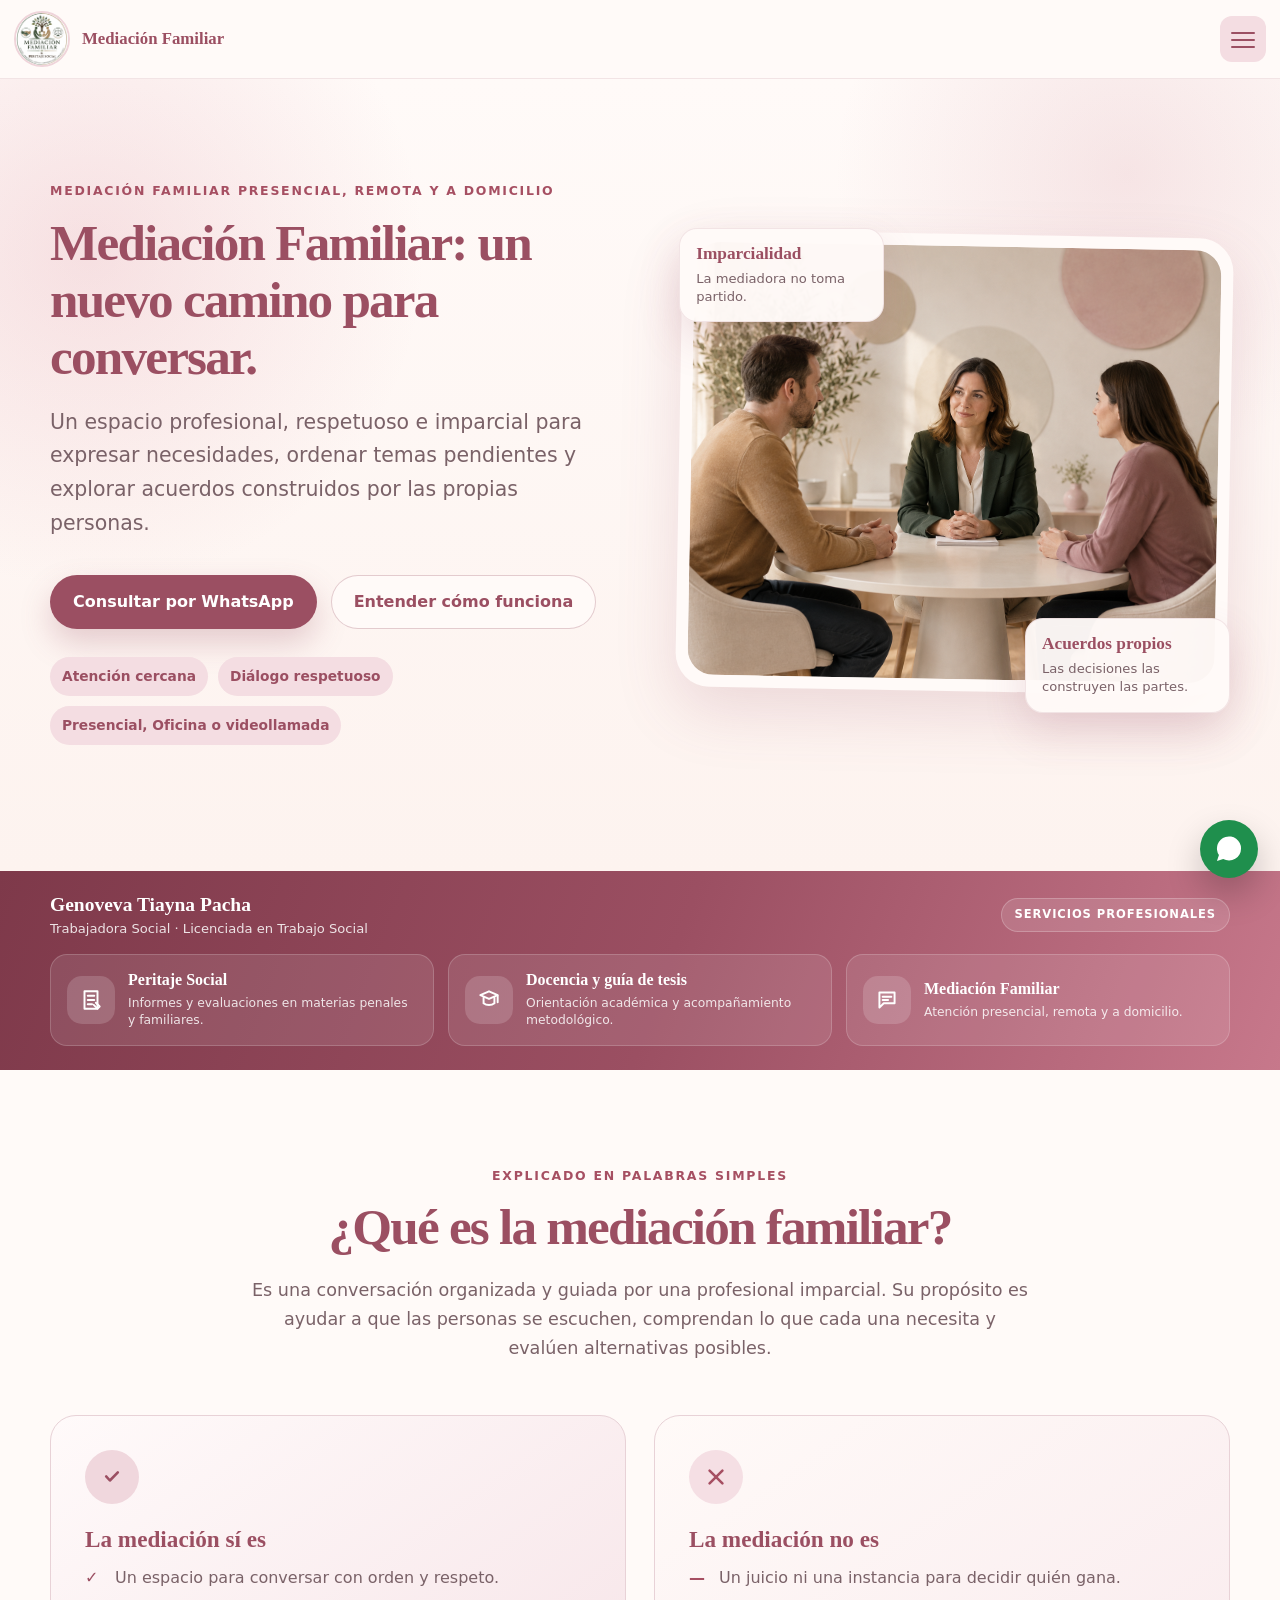
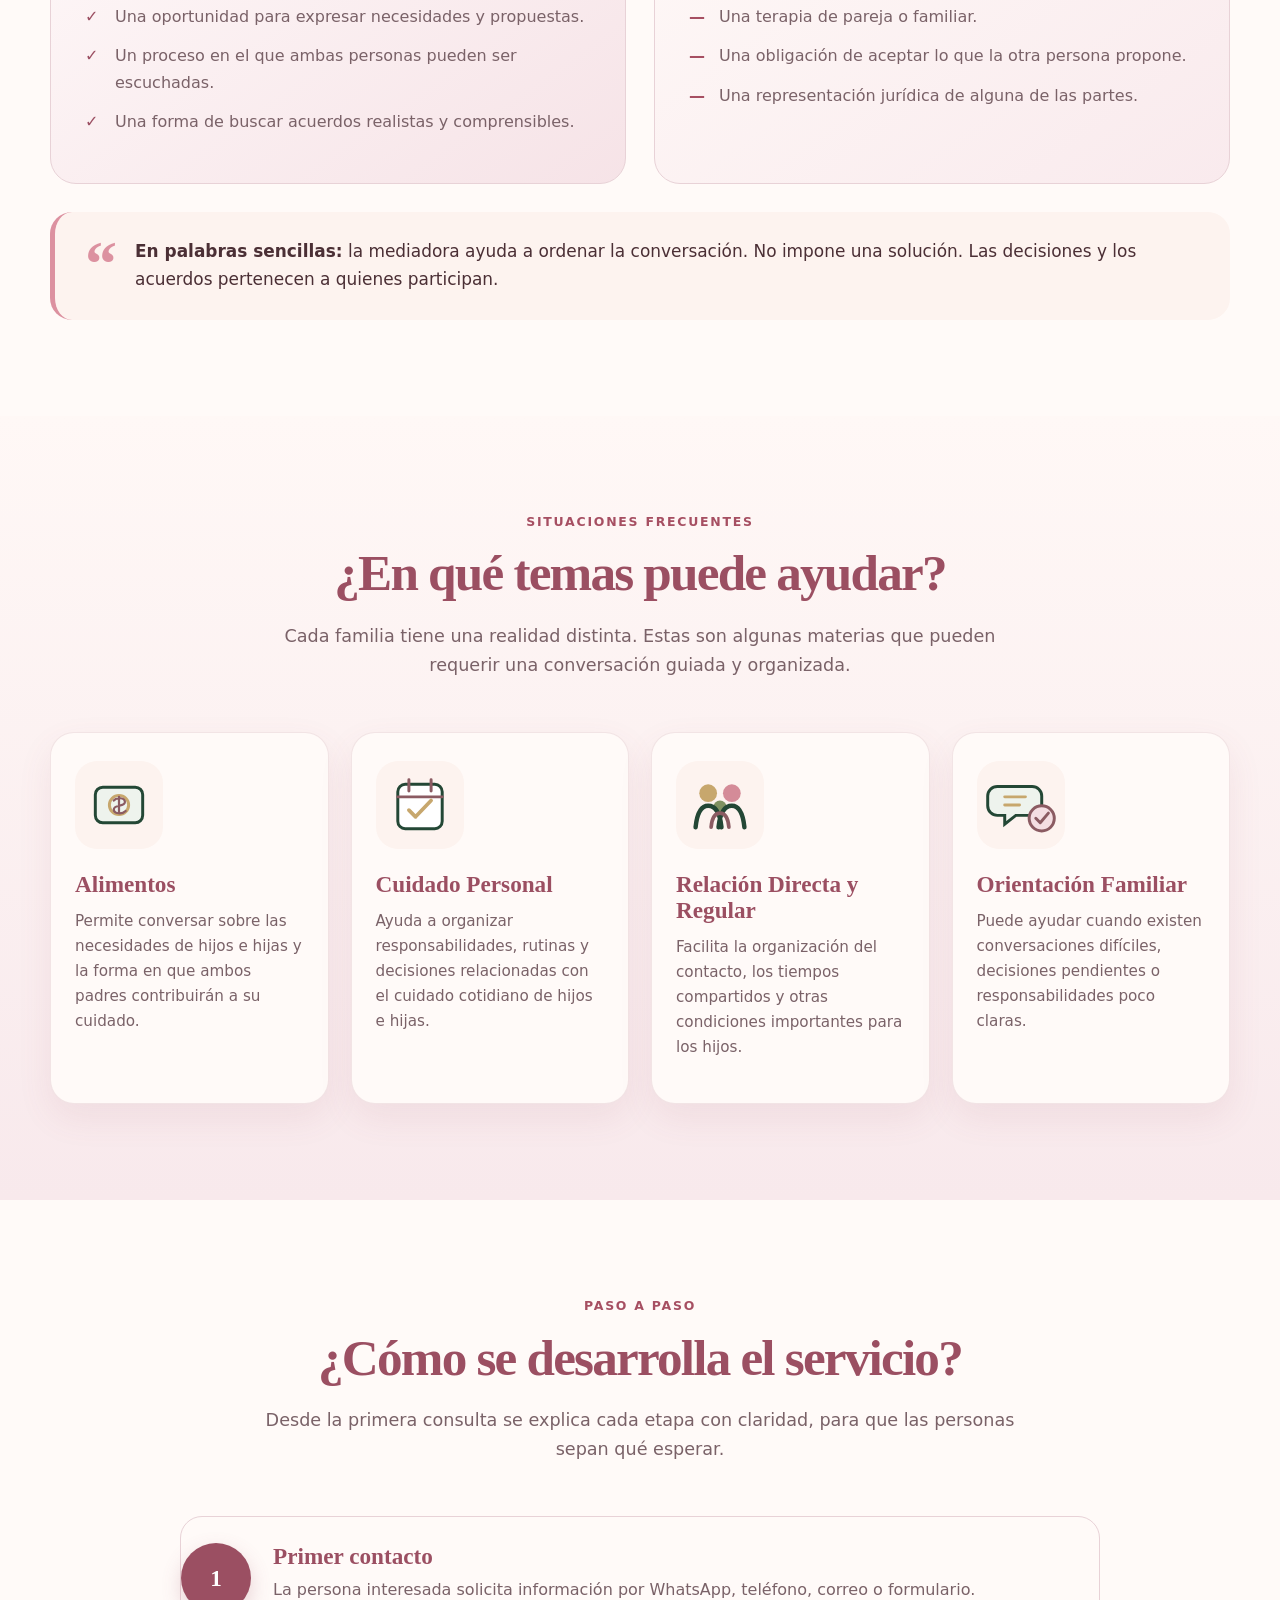
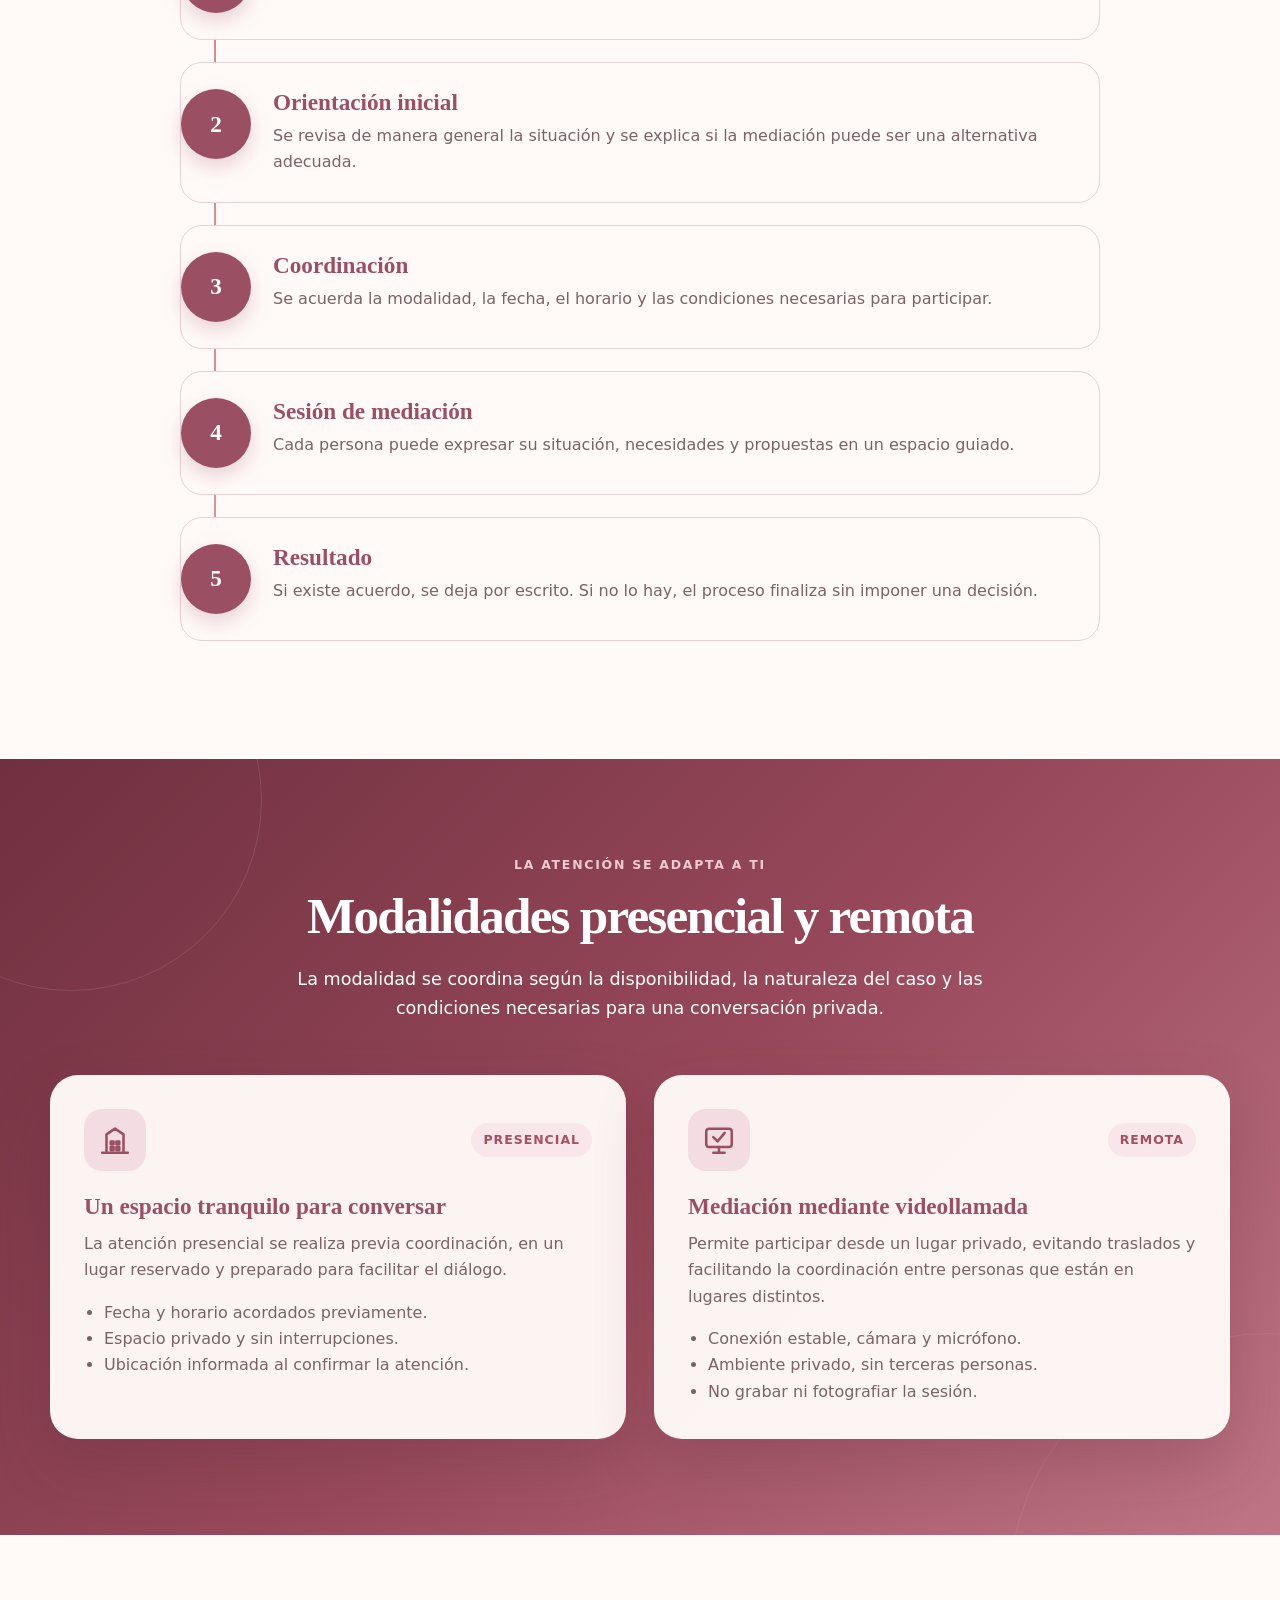
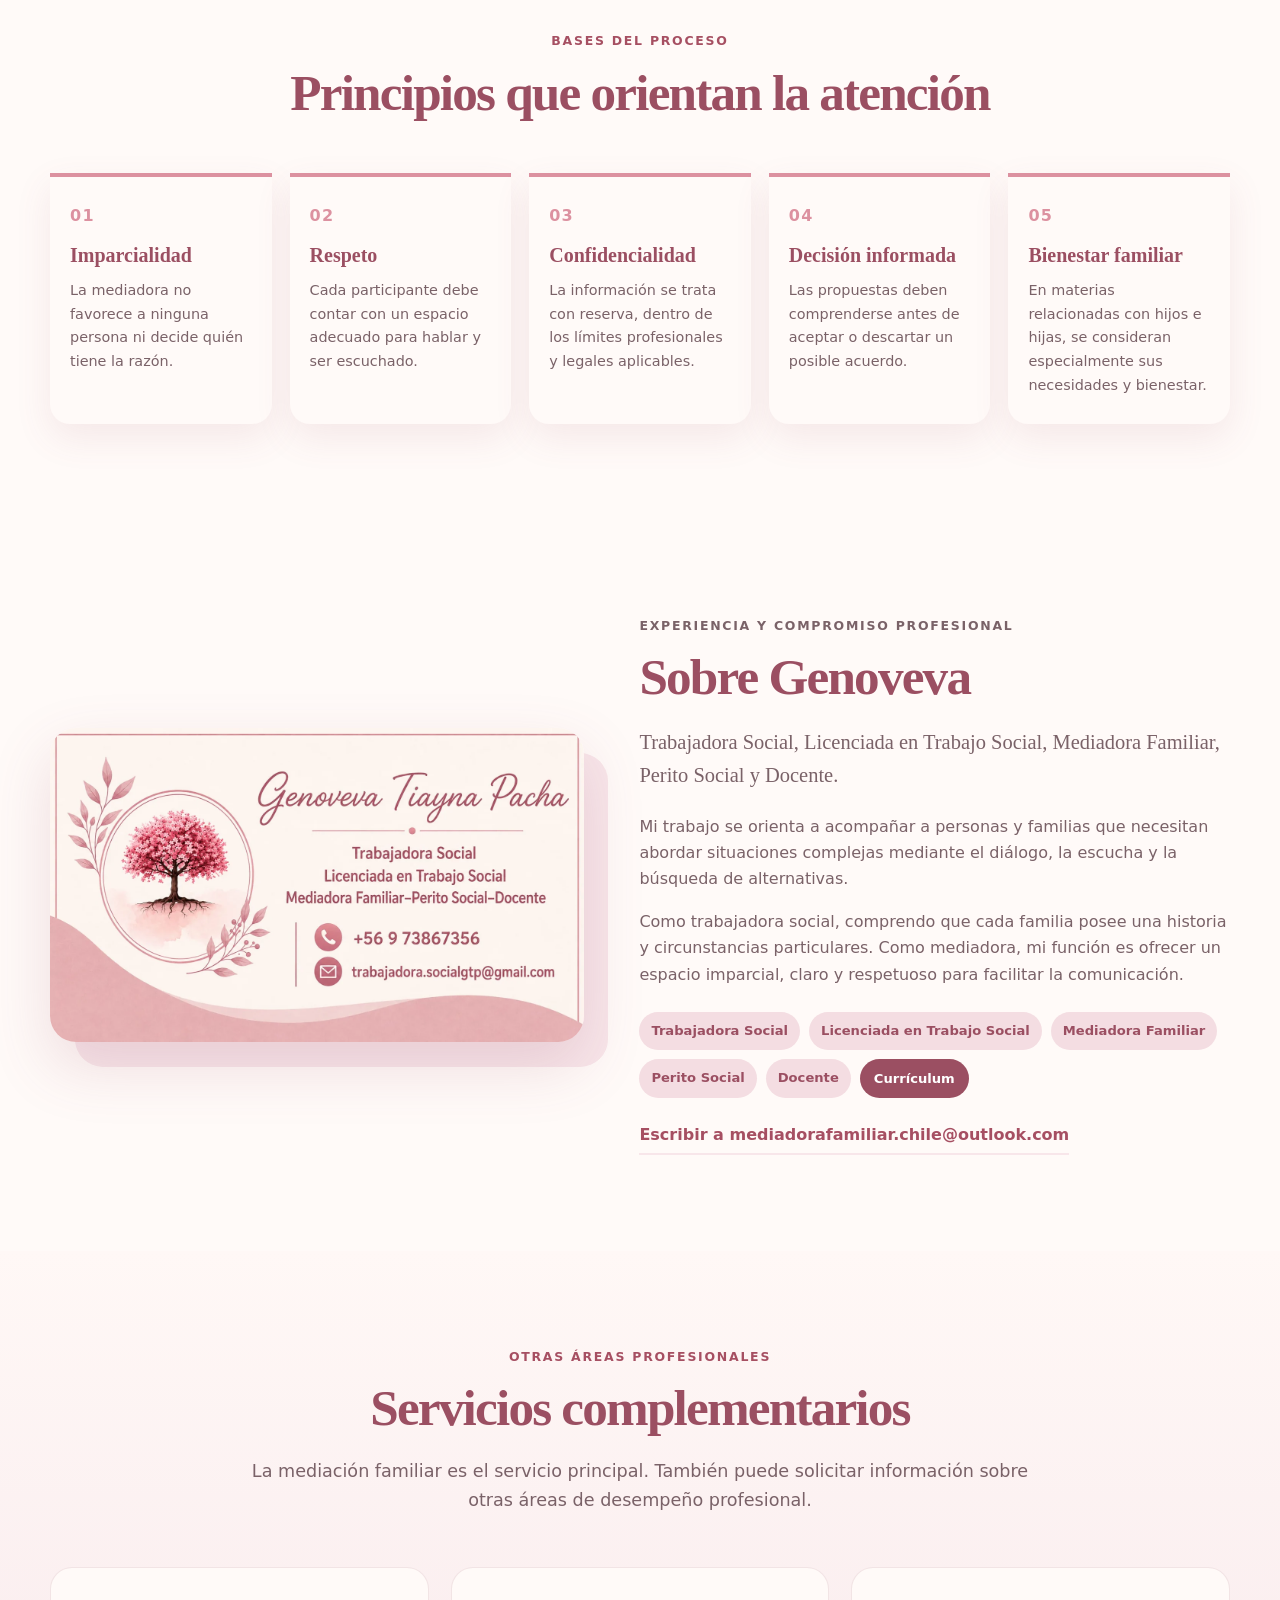
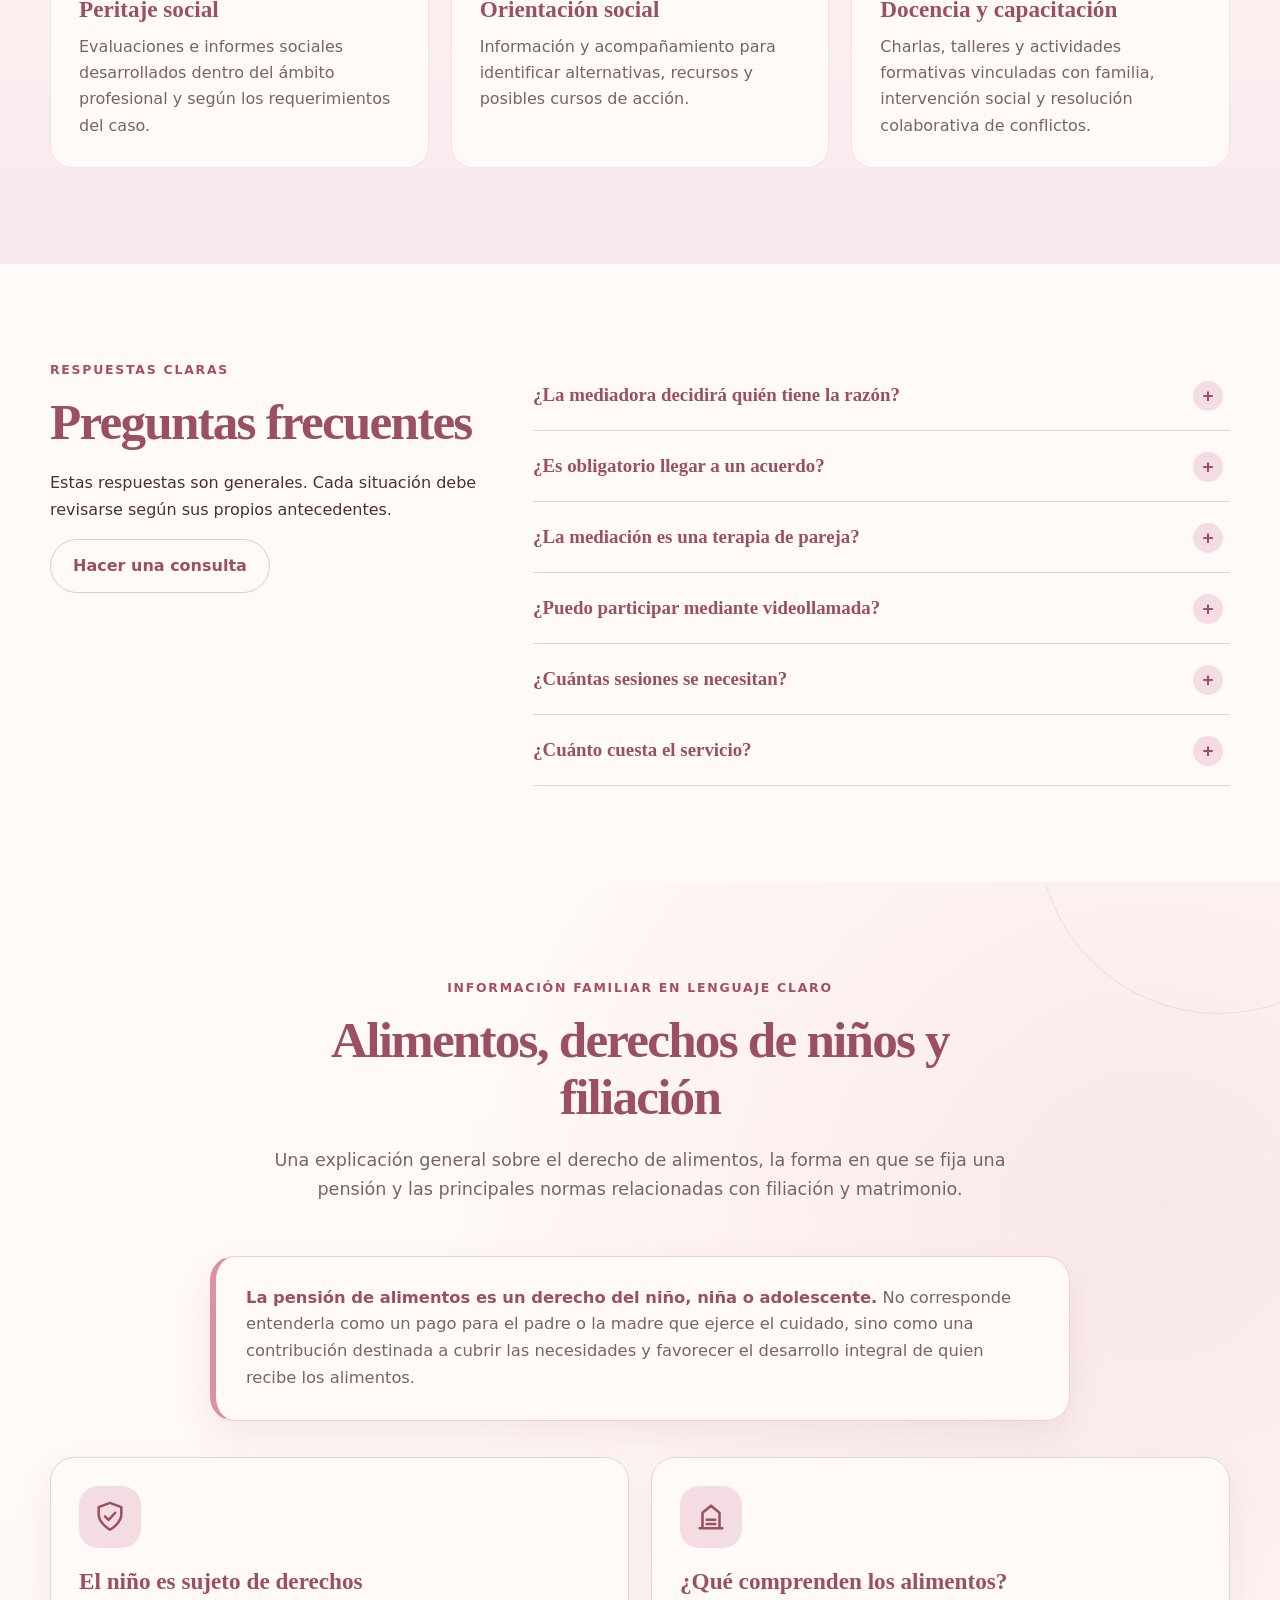
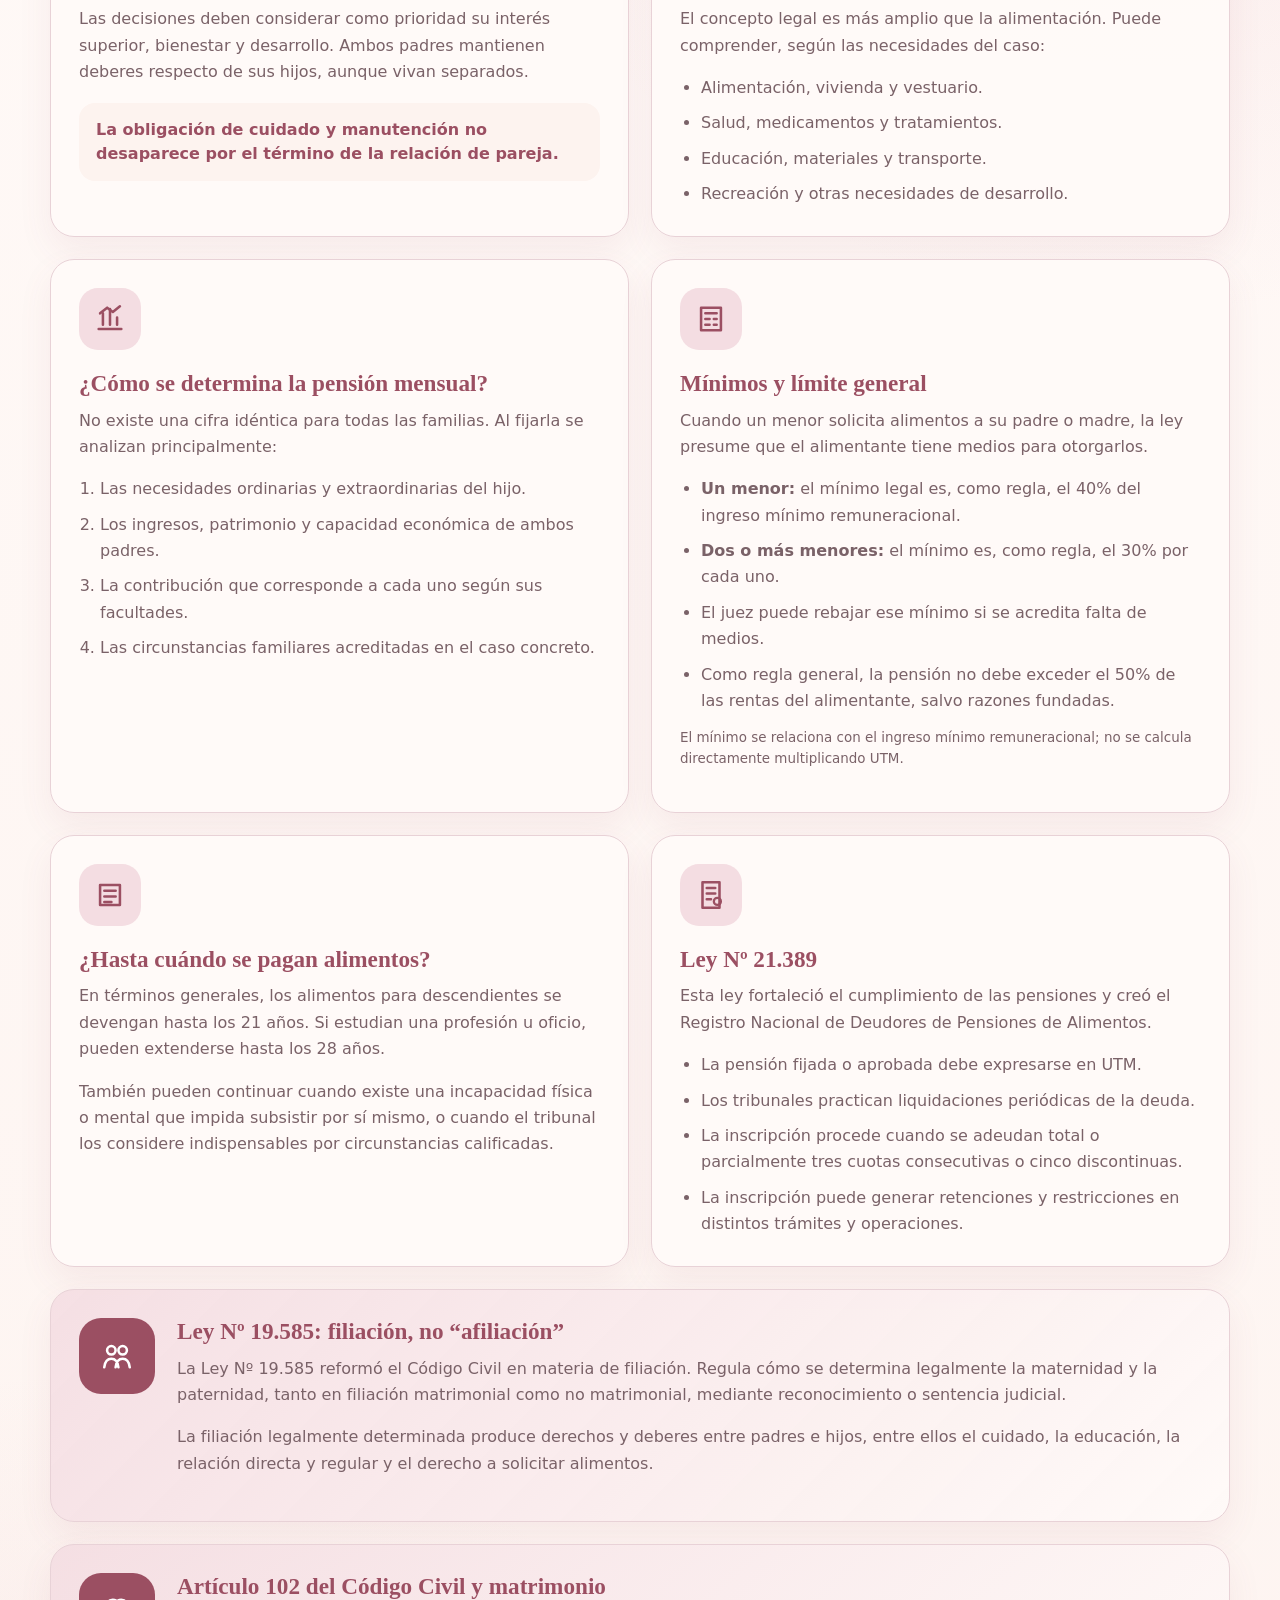
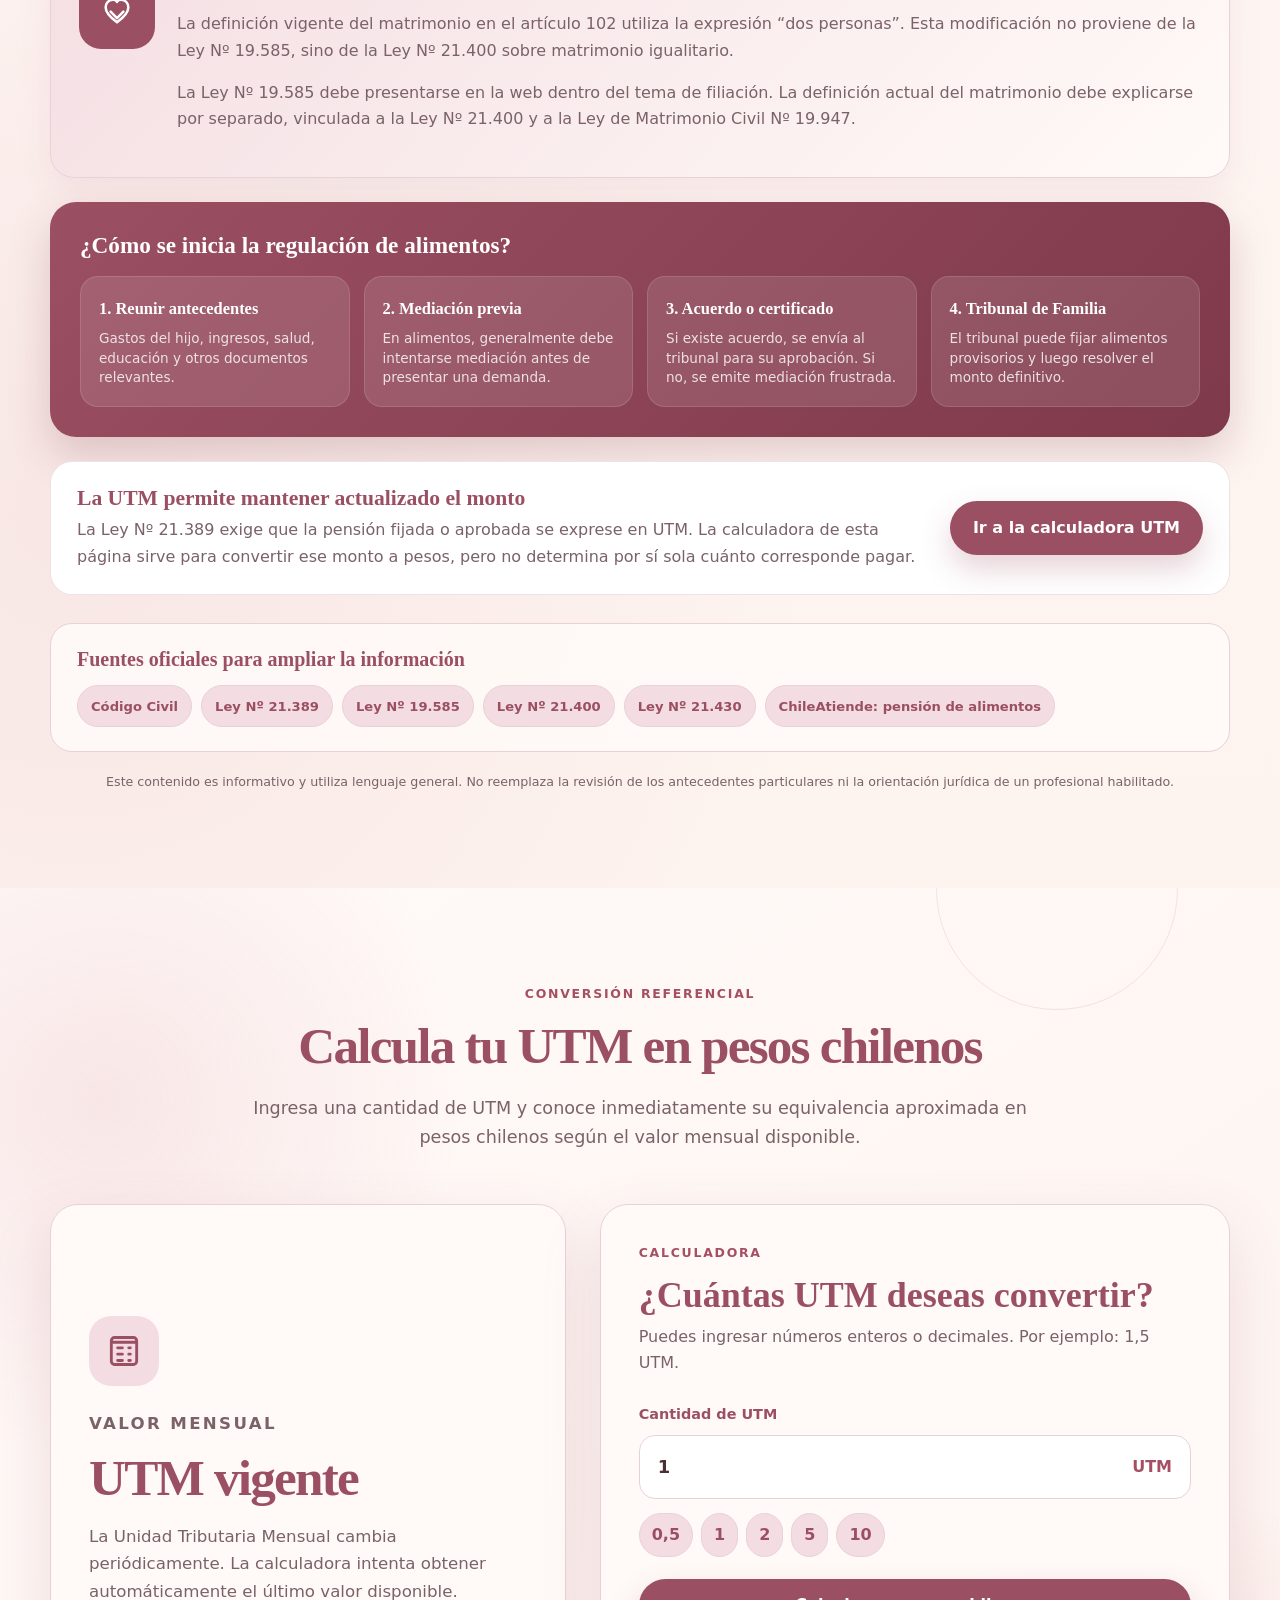
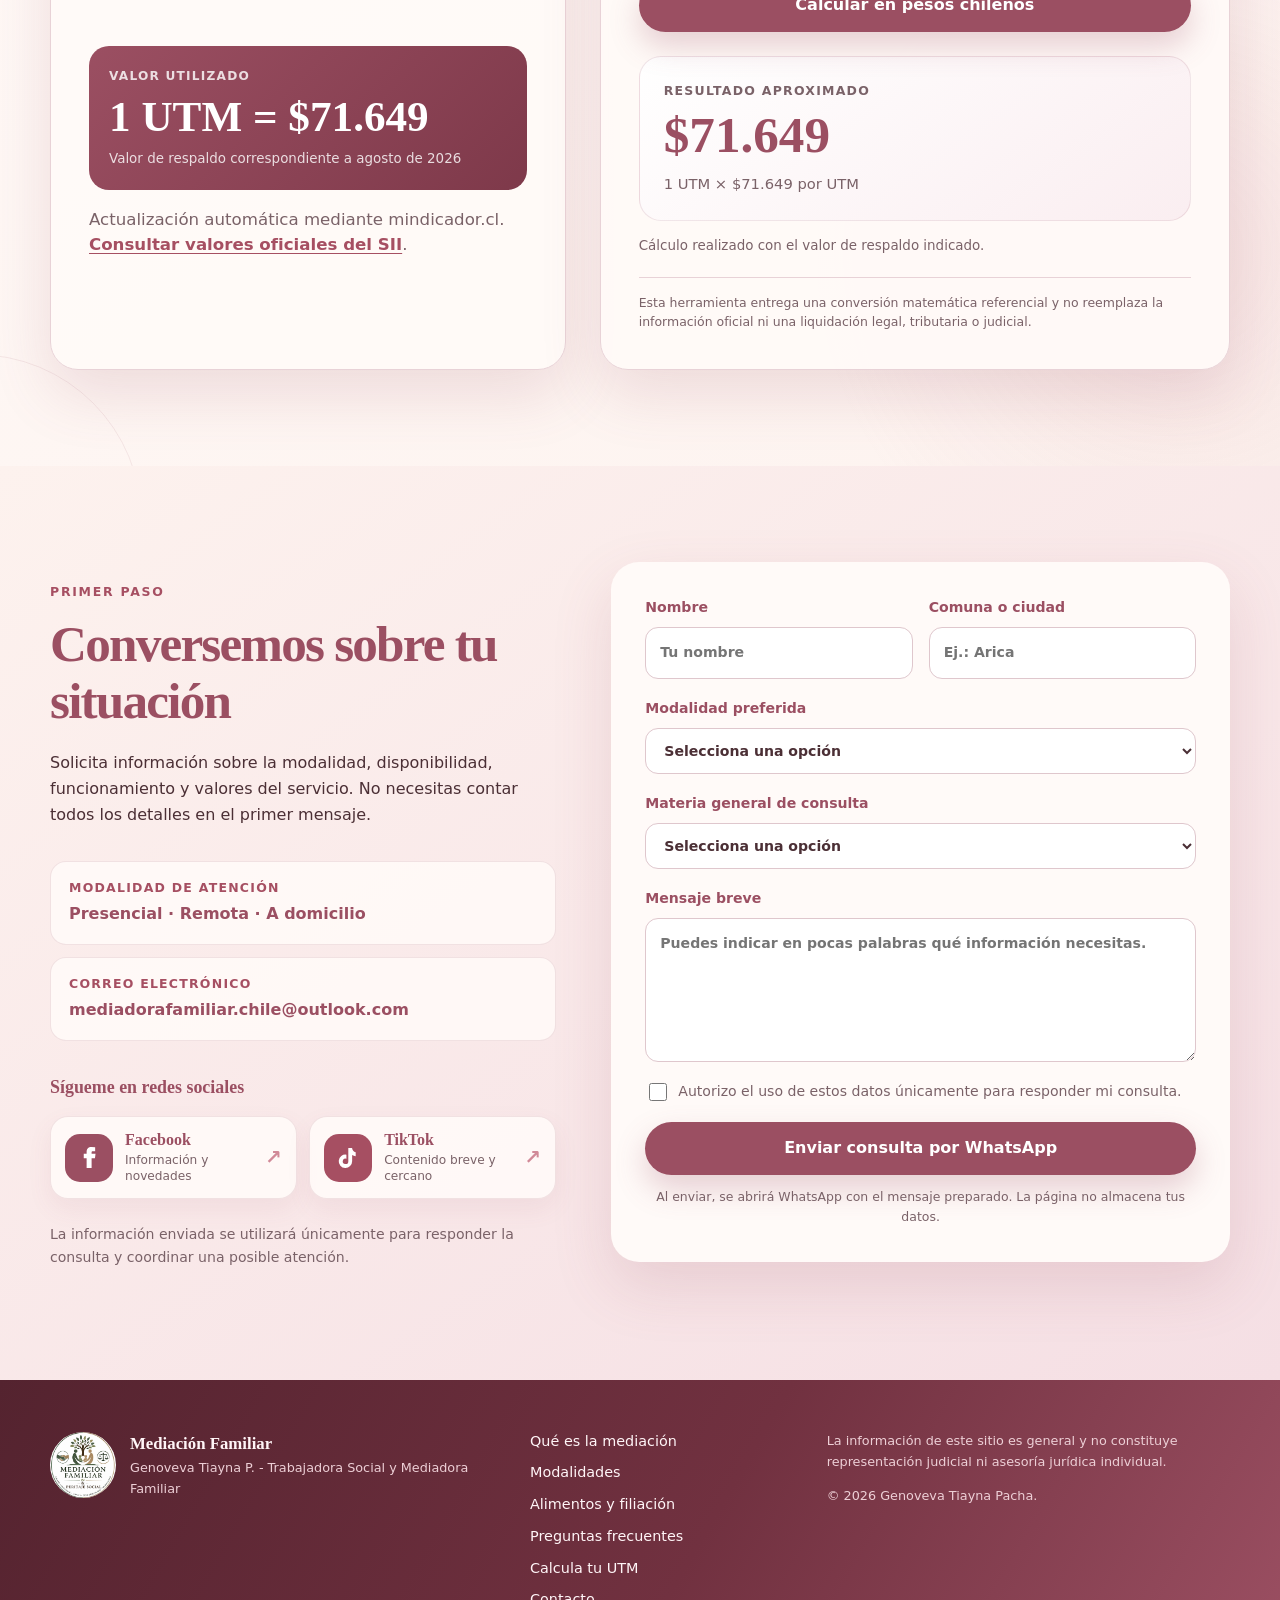
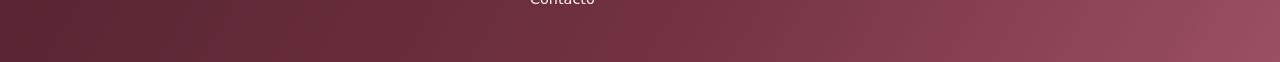
==== commit 115f3441: "Add files via upload" ====
--- a/index.html
+++ b/index.html
@@ -1609,7 +1609,7 @@
         <div class="cv-heading">
           <div>
             <p class="eyebrow">Trayectoria profesional y académica</p>
-            <h2 id="cv-title">Currículum profesional</h2>
+            <h2 id="cv-title">Currículum Profesional</h2>
             <p>
               Formación, experiencia, docencia y especialización de
               <strong>Genoveva Tiayna Pacha</strong>, Trabajadora Social,
@@ -1636,7 +1636,7 @@
               </svg>
             </span>
             <div>
-              <strong>Mediación familiar</strong>
+              <strong>Mediación Familiar</strong>
               <span>Registro de Mediadora Familiar Nº 4049.</span>
             </div>
           </article>
@@ -1648,7 +1648,7 @@
               </svg>
             </span>
             <div>
-              <strong>Peritaje social</strong>
+              <strong>Peritaje Social</strong>
               <span>Experiencia en materias de familia y penal.</span>
             </div>
           </article>
@@ -1661,7 +1661,7 @@
               </svg>
             </span>
             <div>
-              <strong>Docencia superior</strong>
+              <strong>Docencia Superior</strong>
               <span>Docente y guía de proyectos de título.</span>
             </div>
           </article>
@@ -1673,7 +1673,7 @@
               </svg>
             </span>
             <div>
-              <strong>Formación avanzada</strong>
+              <strong>Formación Avanzada</strong>
               <span>Dos magísteres, postítulos, diplomados y cursos.</span>
             </div>
           </article>
@@ -1687,7 +1687,7 @@
                 <span>01</span>
                 <div>
                   <p class="eyebrow">Formación académica</p>
-                  <h3>Magísteres y postítulos</h3>
+                  <h3>Magísteres y Postítulos</h3>
                 </div>
               </div>
 
@@ -1739,7 +1739,7 @@
                 <span>02</span>
                 <div>
                   <p class="eyebrow">Experiencia profesional</p>
-                  <h3>Principales funciones y cargos</h3>
+                  <h3>Principales Funciones y Cargos</h3>
                 </div>
               </div>
 
@@ -1823,7 +1823,7 @@
                 <span>03</span>
                 <div>
                   <p class="eyebrow">Trayectoria académica</p>
-                  <h3>Docencia y guía de proyectos</h3>
+                  <h3>Docencia y Guía de Proyectos</h3>
                 </div>
               </div>
 
@@ -1873,7 +1873,7 @@
                 <span>04</span>
                 <div>
                   <p class="eyebrow">Especialización</p>
-                  <h3>Diplomados destacados</h3>
+                  <h3>Diplomados Destacados</h3>
                 </div>
               </div>
 
@@ -1897,7 +1897,7 @@
                 <span>05</span>
                 <div>
                   <p class="eyebrow">Actualización profesional</p>
-                  <h3>Cursos recientes</h3>
+                  <h3>Cursos Recientes</h3>
                 </div>
               </div>
 
@@ -2288,7 +2288,7 @@
           <p>Solicita información sobre la modalidad, disponibilidad, funcionamiento y valores del servicio. No necesitas contar todos los detalles en el primer mensaje.</p>
 
           <div class="contact-options">
-            <a href="tel:+56973867356"><span>Teléfono y WhatsApp</span><strong>+56 9 7386 7356</strong></a>
+            <a href="tel:+56973867356"><span>Modalidad de Atención</span><strong>Presencial · Remota · A domicilio</strong></a>
             <a href="mailto:mediadorafamiliar.chile@outlook.com"><span>Correo electrónico</span><strong>mediadorafamiliar.chile@outlook.com
 </strong></a>
           </div>
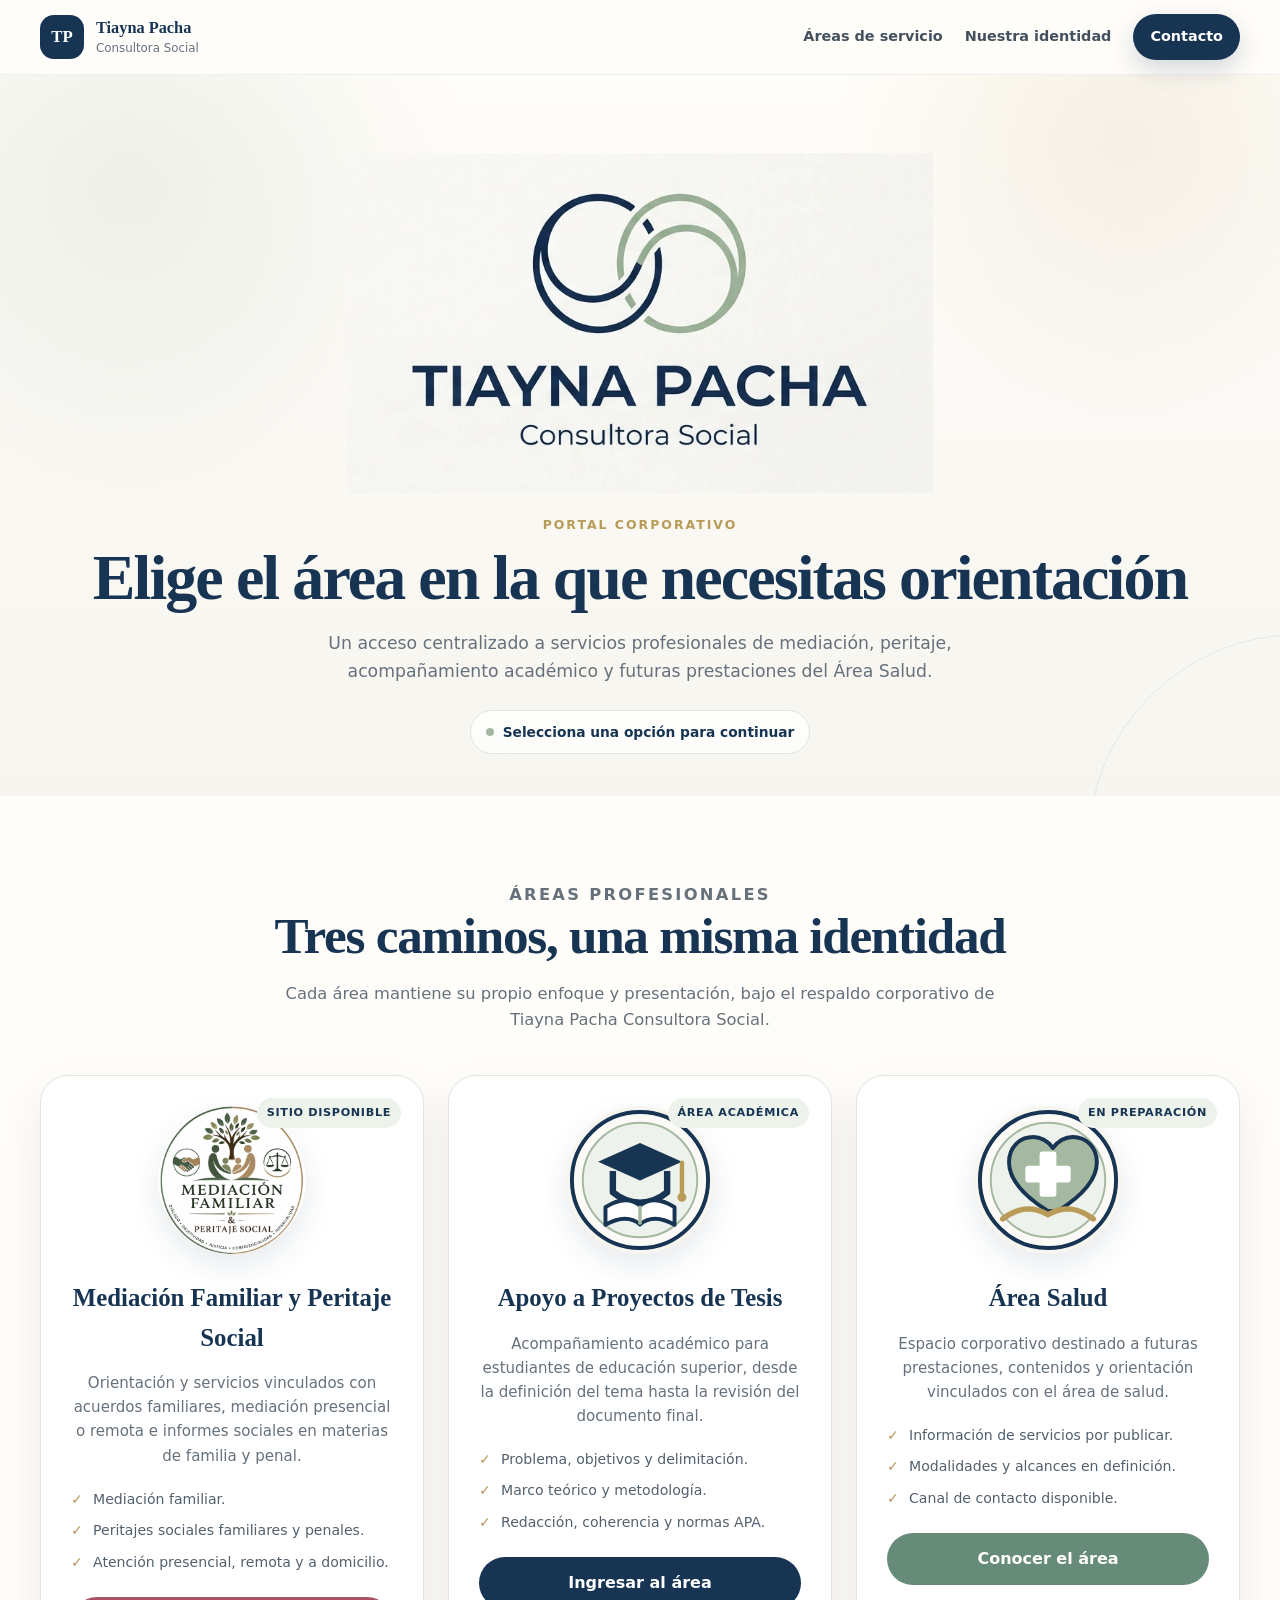
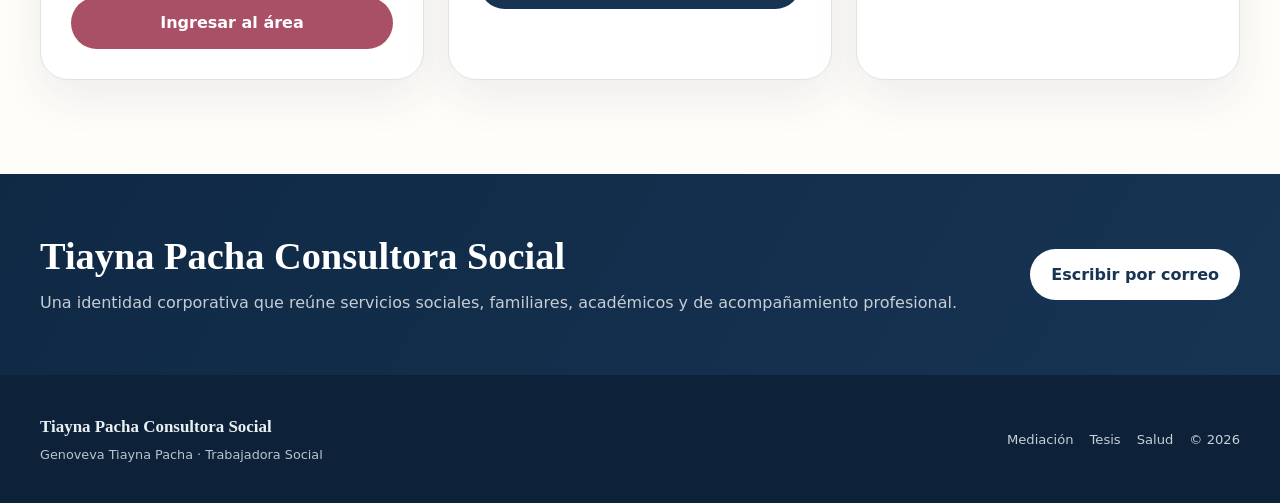
==== commit 6096d47d: "Add files via upload" ====
--- a/index.html
+++ b/index.html
@@ -1,2657 +1,157 @@
-<!doctype html>
-<html lang="es">
-<head>
-  <meta charset="utf-8">
-  <meta name="viewport" content="width=device-width, initial-scale=1">
-  <title>Mediación Familiar</title>
-  <meta name="description" content="Servicios de mediación familiar presencial y remota con Genoveva Tiayna Pacha, Trabajadora Social, Mediadora Familiar y Perito Social.">
-  <meta name="theme-color" content="#9b4f62">
-  <meta property="og:type" content="website">
-  <meta property="og:title" content="Genoveva Tiayna Pacha | Mediación Familiar">
-  <meta property="og:description" content="Un espacio profesional y respetuoso para conversar, comprender necesidades y buscar acuerdos familiares.">
-  <meta property="og:image" content="assets/vista-previa-social.jpg">
-  <link rel="icon" href="assets/favicon.svg" type="image/svg+xml">
-<!--  <link rel="stylesheet" href="styles.css?v=3"> -->
-    <link rel="stylesheet" href="styles_rosa_genoveva.css?v=13">
-  <script type="application/ld+json">
-  {
-    "@context":"https://schema.org",
-    "@type":"ProfessionalService",
-    "name":"Genoveva Tiayna Pacha - Mediación Familiar",
-    "description":"Servicios de mediación familiar presencial y remota, peritaje social y orientación profesional.",
-    "telephone":"+56973867356",
-    "email":"trabajadora.socialgtp@gmail.com",
-    "image":"assets/logo-mediacion.webp",
-    "founder":{
-      "@type":"Person",
-      "name":"Genoveva Tiayna Pacha",
-      "jobTitle":"Trabajadora Social y Mediadora Familiar"
-    }
-  }
-  </script>
-
-  <style>
-    /* ==================================================
-       CALCULADORA UTM
-       Estilos integrados en index.html
-    ================================================== */
-    .utm-section {
-      position: relative;
-      overflow: hidden;
-      background:
-        radial-gradient(circle at 8% 18%, rgba(220, 145, 160, 0.18), transparent 24%),
-        radial-gradient(circle at 92% 82%, rgba(209, 138, 152, 0.16), transparent 24%),
-        linear-gradient(145deg, var(--paper) 0%, var(--cream) 100%);
-    }
-
-    .utm-section::before,
-    .utm-section::after {
-      content: "";
-      position: absolute;
-      border-radius: 50%;
-      pointer-events: none;
-    }
-
-    .utm-section::before {
-      width: 240px;
-      height: 240px;
-      top: -120px;
-      right: 8%;
-      border: 1px solid rgba(155, 79, 98, 0.12);
-    }
-
-    .utm-section::after {
-      width: 330px;
-      height: 330px;
-      left: -190px;
-      bottom: -220px;
-      border: 1px solid rgba(155, 79, 98, 0.10);
-    }
-
-    .utm-calculator-grid {
-      position: relative;
-      z-index: 1;
-      display: grid;
-      grid-template-columns: minmax(0, 0.9fr) minmax(0, 1.1fr);
-      gap: 34px;
-      align-items: stretch;
-    }
-
-    .utm-info-card,
-    .utm-calculator-card {
-      border: 1px solid var(--line);
-      border-radius: 28px;
-      background: rgba(255, 250, 248, 0.96);
-      box-shadow: var(--shadow);
-    }
-
-    .utm-info-card {
-      padding: 38px;
-      display: flex;
-      flex-direction: column;
-      justify-content: center;
-    }
-
-    .utm-info-icon {
-      width: 70px;
-      height: 70px;
-      display: grid;
-      place-items: center;
-      margin-bottom: 24px;
-      border-radius: 22px;
-      background: var(--green-soft);
-      color: var(--green);
-    }
-
-    .utm-info-icon svg {
-      width: 38px;
-      height: 38px;
-    }
-
-    .utm-info-card h2 {
-      margin-bottom: 16px;
-    }
-
-    .utm-info-card > p {
-      color: var(--muted);
-      font-size: 1.04rem;
-    }
-
-    .utm-current-box {
-      margin-top: 24px;
-      padding: 20px;
-      border-radius: 20px;
-      background: linear-gradient(135deg, var(--green) 0%, var(--green-2) 100%);
-      color: #fff;
-    }
-
-    .utm-current-box span,
-    .utm-current-box small {
-      display: block;
-    }
-
-    .utm-current-label {
-      margin-bottom: 7px;
-      color: rgba(255, 255, 255, 0.82);
-      font-size: 0.76rem;
-      font-weight: 800;
-      text-transform: uppercase;
-      letter-spacing: 0.10em;
-    }
-
-    .utm-current-value {
-      font-family: Georgia, "Times New Roman", serif;
-      font-size: clamp(1.8rem, 4vw, 2.7rem);
-      line-height: 1.1;
-    }
-
-    .utm-current-date {
-      margin-top: 8px;
-      color: rgba(255, 255, 255, 0.82);
-      font-size: 0.84rem;
-    }
-
-    .utm-source {
-      margin: 18px 0 0;
-      color: var(--muted);
-      font-size: 0.82rem;
-      line-height: 1.5;
-    }
-
-    .utm-source a {
-      color: var(--rose-deep);
-      font-weight: 800;
-      text-decoration: underline;
-      text-underline-offset: 3px;
-    }
-
-    .utm-calculator-card {
-      padding: 38px;
-    }
-
-    .utm-calculator-card h3 {
-      margin-bottom: 8px;
-      font-size: clamp(1.7rem, 3vw, 2.25rem);
-    }
-
-    .utm-calculator-intro {
-      margin-bottom: 26px;
-      color: var(--muted);
-    }
-
-    .utm-field {
-      display: grid;
-      gap: 9px;
-    }
-
-    .utm-field label {
-      color: var(--green);
-      font-size: 0.90rem;
-      font-weight: 800;
-    }
-
-    .utm-input-wrap {
-      display: grid;
-      grid-template-columns: minmax(0, 1fr) auto;
-      align-items: center;
-      overflow: hidden;
-      border: 1px solid var(--line);
-      border-radius: 16px;
-      background: #fff;
-      transition: border-color 0.2s ease, box-shadow 0.2s ease;
-    }
-
-    .utm-input-wrap:focus-within {
-      border-color: var(--rose-deep);
-      box-shadow: 0 0 0 4px rgba(166, 79, 98, 0.11);
-    }
-
-    .utm-input-wrap input {
-      width: 100%;
-      min-width: 0;
-      padding: 16px 18px;
-      border: 0;
-      outline: 0;
-      background: transparent;
-      color: var(--ink);
-      font-size: 1.12rem;
-      font-weight: 700;
-    }
-
-    .utm-input-suffix {
-      padding: 0 18px;
-      color: var(--rose-deep);
-      font-weight: 900;
-    }
-
-    .utm-shortcuts {
-      display: flex;
-      flex-wrap: wrap;
-      gap: 8px;
-      margin: 14px 0 22px;
-    }
-
-    .utm-shortcut {
-      padding: 8px 12px;
-      border: 1px solid var(--line);
-      border-radius: 999px;
-      background: var(--green-soft);
-      color: var(--green);
-      font-weight: 800;
-      cursor: pointer;
-      transition: transform 0.2s ease, background 0.2s ease;
-    }
-
-    .utm-shortcut:hover,
-    .utm-shortcut:focus-visible {
-      transform: translateY(-2px);
-      background: var(--rose-soft);
-    }
-
-    .utm-calculate-button {
-      width: 100%;
-      border: 0;
-    }
-
-    .utm-result {
-      margin-top: 24px;
-      padding: 24px;
-      border: 1px solid rgba(155, 79, 98, 0.14);
-      border-radius: 22px;
-      background: linear-gradient(145deg, #fff 0%, var(--rose-soft) 145%);
-    }
-
-    .utm-result-label {
-      display: block;
-      margin-bottom: 6px;
-      color: var(--muted);
-      font-size: 0.78rem;
-      font-weight: 800;
-      text-transform: uppercase;
-      letter-spacing: 0.10em;
-    }
-
-    .utm-result-value {
-      display: block;
-      color: var(--green);
-      font-family: Georgia, "Times New Roman", serif;
-      font-size: clamp(2rem, 5vw, 3.2rem);
-      line-height: 1.1;
-      word-break: break-word;
-    }
-
-    .utm-result-detail {
-      display: block;
-      margin-top: 8px;
-      color: var(--muted);
-      font-size: 0.92rem;
-    }
-
-    .utm-status {
-      min-height: 24px;
-      margin: 14px 0 0;
-      color: var(--muted);
-      font-size: 0.84rem;
-    }
-
-    .utm-status.is-error {
-      color: #9a3345;
-      font-weight: 700;
-    }
-
-    .utm-disclaimer {
-      margin: 18px 0 0;
-      padding-top: 16px;
-      border-top: 1px solid var(--line);
-      color: var(--muted);
-      font-size: 0.78rem;
-      line-height: 1.5;
-    }
-
-    @media (max-width: 900px) {
-      .utm-calculator-grid {
-        grid-template-columns: 1fr;
-      }
-    }
-
-    @media (max-width: 560px) {
-      .utm-info-card,
-      .utm-calculator-card {
-        padding: 26px 22px;
-        border-radius: 22px;
-      }
-
-      .utm-shortcuts {
-        display: grid;
-        grid-template-columns: repeat(3, 1fr);
-      }
-
-      .utm-shortcut {
-        width: 100%;
-      }
-    }
-  </style>
-
-
-  <style>
-    /* ==================================================
-       ALIMENTOS, DERECHOS Y FILIACIÓN
-       Estilos integrados en index.html
-    ================================================== */
-
-    .family-law-section {
-      position: relative;
-      overflow: hidden;
-      background:
-        radial-gradient(circle at 90% 10%, rgba(220, 145, 160, 0.17), transparent 23%),
-        radial-gradient(circle at 6% 88%, rgba(209, 138, 152, 0.13), transparent 24%),
-        linear-gradient(180deg, #fffaf8 0%, #fdf3ef 100%);
-    }
-
-    .family-law-section::before {
-      content: "";
-      position: absolute;
-      width: 360px;
-      height: 360px;
-      top: -230px;
-      right: -120px;
-      border: 1px solid rgba(155, 79, 98, 0.12);
-      border-radius: 50%;
-      pointer-events: none;
-    }
-
-    .family-law-intro {
-      position: relative;
-      z-index: 1;
-      max-width: 860px;
-      margin: 0 auto 36px;
-      padding: 28px 30px;
-      border: 1px solid var(--line);
-      border-left: 6px solid var(--rose);
-      border-radius: 24px;
-      background: rgba(255, 250, 248, 0.95);
-      box-shadow: 0 16px 38px rgba(155, 79, 98, 0.10);
-    }
-
-    .family-law-intro p {
-      margin: 0;
-      color: var(--muted);
-      font-size: 1.02rem;
-    }
-
-    .family-law-intro strong {
-      color: var(--green);
-    }
-
-    .family-law-grid {
-      position: relative;
-      z-index: 1;
-      display: grid;
-      grid-template-columns: repeat(2, minmax(0, 1fr));
-      gap: 22px;
-    }
-
-    .family-law-card {
-      padding: 28px;
-      border: 1px solid var(--line);
-      border-radius: 24px;
-      background: rgba(255, 250, 248, 0.97);
-      box-shadow: 0 14px 34px rgba(155, 79, 98, 0.08);
-    }
-
-    .family-law-card.featured {
-      grid-column: 1 / -1;
-      display: grid;
-      grid-template-columns: 76px minmax(0, 1fr);
-      gap: 22px;
-      align-items: start;
-      background:
-        linear-gradient(135deg, rgba(244, 221, 226, 0.90), rgba(255, 250, 248, 0.98));
-    }
-
-    .family-law-icon {
-      width: 62px;
-      height: 62px;
-      display: grid;
-      place-items: center;
-      margin-bottom: 20px;
-      border-radius: 19px;
-      background: var(--green-soft);
-      color: var(--green);
-    }
-
-    .family-law-card.featured .family-law-icon {
-      width: 76px;
-      height: 76px;
-      margin: 0;
-      border-radius: 22px;
-      background: var(--green);
-      color: #fff;
-    }
-
-    .family-law-icon svg {
-      width: 34px;
-      height: 34px;
-    }
-
-    .family-law-card h3 {
-      margin-bottom: 12px;
-    }
-
-    .family-law-card p,
-    .family-law-card li {
-      color: var(--muted);
-    }
-
-    .family-law-card ul,
-    .family-law-card ol {
-      margin: 16px 0 0;
-      padding-left: 21px;
-    }
-
-    .family-law-card li + li {
-      margin-top: 9px;
-    }
-
-    .family-law-card .law-highlight {
-      margin-top: 18px;
-      padding: 15px 17px;
-      border-radius: 16px;
-      background: var(--cream);
-      color: var(--green);
-      font-weight: 800;
-      line-height: 1.5;
-    }
-
-    .family-law-card .law-small {
-      margin-top: 14px;
-      font-size: 0.84rem;
-      line-height: 1.55;
-    }
-
-    .family-law-process {
-      position: relative;
-      z-index: 1;
-      margin-top: 24px;
-      padding: 30px;
-      border-radius: 26px;
-      background: linear-gradient(135deg, var(--green) 0%, var(--green-2) 100%);
-      color: #fff;
-      box-shadow: 0 18px 42px rgba(126, 57, 74, 0.22);
-    }
-
-    .family-law-process h3,
-    .family-law-process p {
-      color: #fff;
-    }
-
-    .family-law-process h3 {
-      margin-bottom: 18px;
-    }
-
-    .family-law-steps {
-      display: grid;
-      grid-template-columns: repeat(4, minmax(0, 1fr));
-      gap: 14px;
-    }
-
-    .family-law-step {
-      padding: 18px;
-      border-radius: 18px;
-      background: rgba(255, 255, 255, 0.11);
-      border: 1px solid rgba(255, 255, 255, 0.13);
-    }
-
-    .family-law-step strong {
-      display: block;
-      margin-bottom: 7px;
-      font-family: Georgia, "Times New Roman", serif;
-      font-size: 1.03rem;
-    }
-
-    .family-law-step span {
-      display: block;
-      color: rgba(255, 255, 255, 0.82);
-      font-size: 0.85rem;
-      line-height: 1.45;
-    }
-
-    .family-law-utm-note {
-      position: relative;
-      z-index: 1;
-      display: grid;
-      grid-template-columns: minmax(0, 1fr) auto;
-      gap: 24px;
-      align-items: center;
-      margin-top: 24px;
-      padding: 24px 26px;
-      border: 1px solid rgba(155, 79, 98, 0.16);
-      border-radius: 22px;
-      background: #fff;
-    }
-
-    .family-law-utm-note h3 {
-      margin-bottom: 7px;
-      font-size: 1.35rem;
-    }
-
-    .family-law-utm-note p {
-      margin: 0;
-      color: var(--muted);
-    }
-
-    .family-law-sources {
-      position: relative;
-      z-index: 1;
-      margin-top: 28px;
-      padding: 24px 26px;
-      border: 1px solid var(--line);
-      border-radius: 22px;
-      background: rgba(255, 250, 248, 0.92);
-    }
-
-    .family-law-sources h3 {
-      margin-bottom: 15px;
-      font-size: 1.25rem;
-    }
-
-    .family-law-source-links {
-      display: flex;
-      flex-wrap: wrap;
-      gap: 9px;
-    }
-
-    .family-law-source-links a {
-      display: inline-flex;
-      align-items: center;
-      min-height: 42px;
-      padding: 9px 13px;
-      border: 1px solid var(--line);
-      border-radius: 999px;
-      background: var(--green-soft);
-      color: var(--green);
-      font-size: 0.82rem;
-      font-weight: 800;
-      transition: transform 0.2s ease, background 0.2s ease;
-    }
-
-    .family-law-source-links a:hover,
-    .family-law-source-links a:focus-visible {
-      transform: translateY(-2px);
-      background: var(--rose-soft);
-    }
-
-    .family-law-disclaimer {
-      position: relative;
-      z-index: 1;
-      margin: 20px 0 0;
-      color: var(--muted);
-      font-size: 0.79rem;
-      line-height: 1.55;
-      text-align: center;
-    }
-
-    @media (min-width: 1051px) and (max-width: 1320px) {
-      .main-nav {
-        gap: 15px;
-        font-size: 0.84rem;
-      }
-
-      .nav-cta {
-        padding-inline: 14px;
-      }
-
-      .brand small {
-        display: none;
-      }
-    }
-
-    @media (max-width: 900px) {
-      .family-law-grid {
-        grid-template-columns: 1fr;
-      }
-
-      .family-law-card.featured {
-        grid-column: auto;
-      }
-
-      .family-law-steps {
-        grid-template-columns: repeat(2, minmax(0, 1fr));
-      }
-
-      .family-law-utm-note {
-        grid-template-columns: 1fr;
-      }
-    }
-
-    @media (max-width: 560px) {
-      .family-law-intro,
-      .family-law-card,
-      .family-law-process,
-      .family-law-sources {
-        padding: 23px 20px;
-        border-radius: 21px;
-      }
-
-      .family-law-card.featured {
-        grid-template-columns: 1fr;
-      }
-
-      .family-law-card.featured .family-law-icon {
-        width: 62px;
-        height: 62px;
-      }
-
-      .family-law-steps {
-        grid-template-columns: 1fr;
-      }
-
-      .family-law-utm-note {
-        padding: 22px 20px;
-      }
-
-      .family-law-utm-note .button {
-        width: 100%;
-      }
-    }
-  </style>
-
-
-  <style>
-    /* Corrección autónoma de la franja de servicios */
-    .professional-services-strip {
-      padding: 22px 0 24px !important;
-      background: linear-gradient(110deg, #7e394a 0%, #9b4f62 52%, #c7788b 100%) !important;
-      color: #ffffff !important;
-    }
-
-    .professional-services-strip .professional-strip-heading {
-      display: flex !important;
-      flex-direction: row !important;
-      align-items: center !important;
-      justify-content: space-between !important;
-      gap: 20px !important;
-      margin: 0 0 16px !important;
-      padding: 0 !important;
-    }
-
-    .professional-services-strip .professional-strip-heading > div {
-      display: flex !important;
-      flex-direction: column !important;
-      min-width: 0 !important;
-    }
-
-    .professional-services-strip .professional-strip-heading strong {
-      display: block !important;
-      color: #ffffff !important;
-      font-family: Georgia, "Times New Roman", serif !important;
-      font-size: 1.22rem !important;
-      line-height: 1.2 !important;
-    }
-
-    .professional-services-strip .professional-strip-heading div > span {
-      display: block !important;
-      margin-top: 4px !important;
-      color: rgba(255,255,255,.85) !important;
-      font-size: .82rem !important;
-      line-height: 1.35 !important;
-    }
-
-    .professional-services-strip .professional-strip-label {
-      display: inline-flex !important;
-      flex: 0 0 auto !important;
-      align-items: center !important;
-      min-height: 34px !important;
-      padding: 7px 13px !important;
-      border: 1px solid rgba(255,255,255,.22) !important;
-      border-radius: 999px !important;
-      background: rgba(255,255,255,.12) !important;
-      color: #ffffff !important;
-      font-size: .72rem !important;
-      font-weight: 800 !important;
-      letter-spacing: .08em !important;
-      line-height: 1 !important;
-      text-transform: uppercase !important;
-      white-space: nowrap !important;
-    }
-
-    .professional-services-strip .professional-services-grid {
-      display: grid !important;
-      grid-template-columns: repeat(3, minmax(0, 1fr)) !important;
-      gap: 14px !important;
-      align-items: stretch !important;
-      width: 100% !important;
-    }
-
-    .professional-services-strip .professional-service-card {
-      display: grid !important;
-      grid-template-columns: 48px minmax(0, 1fr) !important;
-      align-items: center !important;
-      gap: 13px !important;
-      min-width: 0 !important;
-      min-height: 92px !important;
-      margin: 0 !important;
-      padding: 15px 16px !important;
-      border: 1px solid rgba(255,255,255,.18) !important;
-      border-radius: 17px !important;
-      background: rgba(255,255,255,.10) !important;
-      box-shadow: none !important;
-    }
-
-    .professional-services-strip .professional-service-icon {
-      display: grid !important;
-      place-items: center !important;
-      width: 48px !important;
-      height: 48px !important;
-      min-width: 48px !important;
-      max-width: 48px !important;
-      min-height: 48px !important;
-      max-height: 48px !important;
-      margin: 0 !important;
-      padding: 0 !important;
-      overflow: hidden !important;
-      border-radius: 15px !important;
-      background: rgba(255,255,255,.16) !important;
-      color: #ffffff !important;
-    }
-
-    .professional-services-strip .professional-service-icon svg {
-      display: block !important;
-      width: 26px !important;
-      height: 26px !important;
-      min-width: 26px !important;
-      max-width: 26px !important;
-      min-height: 26px !important;
-      max-height: 26px !important;
-      margin: 0 !important;
-      padding: 0 !important;
-      color: #ffffff !important;
-    }
-
-    .professional-services-strip .professional-service-text {
-      display: flex !important;
-      flex-direction: column !important;
-      justify-content: center !important;
-      min-width: 0 !important;
-      margin: 0 !important;
-      padding: 0 !important;
-    }
-
-    .professional-services-strip .professional-service-text strong {
-      display: block !important;
-      margin: 0 !important;
-      color: #ffffff !important;
-      font-family: Georgia, "Times New Roman", serif !important;
-      font-size: 1rem !important;
-      line-height: 1.22 !important;
-    }
-
-    .professional-services-strip .professional-service-text small {
-      display: block !important;
-      margin: 5px 0 0 !important;
-      color: rgba(255,255,255,.84) !important;
-      font-size: .77rem !important;
-      line-height: 1.38 !important;
-    }
-
-    @media (max-width: 980px) {
-      .professional-services-strip .professional-services-grid {
-        grid-template-columns: 1fr !important;
-      }
-
-      .professional-services-strip .professional-service-card {
-        min-height: 80px !important;
-      }
-    }
-
-    @media (max-width: 620px) {
-      .professional-services-strip {
-        padding: 19px 0 21px !important;
-      }
-
-      .professional-services-strip .professional-strip-heading {
-        flex-direction: column !important;
-        align-items: flex-start !important;
-        gap: 10px !important;
-      }
-
-      .professional-services-strip .professional-service-card {
-        grid-template-columns: 44px minmax(0, 1fr) !important;
-        padding: 14px !important;
-      }
-
-      .professional-services-strip .professional-service-icon {
-        width: 44px !important;
-        height: 44px !important;
-        min-width: 44px !important;
-        max-width: 44px !important;
-        min-height: 44px !important;
-        max-height: 44px !important;
-      }
-
-      .professional-services-strip .professional-service-icon svg {
-        width: 24px !important;
-        height: 24px !important;
-        min-width: 24px !important;
-        max-width: 24px !important;
-        min-height: 24px !important;
-        max-height: 24px !important;
-      }
-    }
-  </style>
-
-
-  <style>
-    /* ==================================================
-       CURRÍCULUM PROFESIONAL DESPLEGABLE
-    ================================================== */
-
-    .credential-cv-toggle {
-      display: inline-flex;
-      align-items: center;
-      justify-content: center;
-      min-height: 35px;
-      padding: 8px 13px;
-      border: 1px solid rgba(155, 79, 98, 0.18);
-      border-radius: 999px;
-      background: var(--green);
-      color: #ffffff;
-      font: inherit;
-      font-size: 0.82rem;
-      font-weight: 800;
-      cursor: pointer;
-      transition: transform 0.2s ease, background 0.2s ease, box-shadow 0.2s ease;
-    }
-
-    .credential-cv-toggle:hover,
-    .credential-cv-toggle:focus-visible {
-      transform: translateY(-2px);
-      background: var(--green-2);
-      box-shadow: 0 10px 22px rgba(155, 79, 98, 0.18);
-    }
-
-    .cv-section {
-      position: relative;
-      overflow: hidden;
-      background:
-        radial-gradient(circle at 92% 8%, rgba(220, 145, 160, 0.17), transparent 23%),
-        radial-gradient(circle at 5% 86%, rgba(209, 138, 152, 0.13), transparent 24%),
-        linear-gradient(180deg, #fffaf8 0%, #fdf3ef 100%);
-    }
-
-    .cv-section[hidden] {
-      display: none !important;
-    }
-
-    .cv-heading {
-      display: grid;
-      grid-template-columns: minmax(0, 1fr) auto;
-      gap: 24px;
-      align-items: start;
-      margin-bottom: 34px;
-    }
-
-    .cv-heading > div {
-      max-width: 850px;
-    }
-
-    .cv-heading h2 {
-      margin-bottom: 14px;
-    }
-
-    .cv-heading p:last-child {
-      color: var(--muted);
-      font-size: 1.04rem;
-    }
-
-    .cv-close-button {
-      padding: 10px 15px;
-      border: 1px solid var(--line);
-      border-radius: 999px;
-      background: #ffffff;
-      color: var(--green);
-      font-weight: 800;
-      cursor: pointer;
-    }
-
-    .cv-summary-grid {
-      display: grid;
-      grid-template-columns: repeat(4, minmax(0, 1fr));
-      gap: 14px;
-      margin-bottom: 26px;
-    }
-
-    .cv-summary-card {
-      display: grid;
-      grid-template-columns: 52px minmax(0, 1fr);
-      align-items: center;
-      gap: 13px;
-      min-width: 0;
-      padding: 16px;
-      border: 1px solid var(--line);
-      border-radius: 19px;
-      background: rgba(255, 250, 248, 0.97);
-      box-shadow: 0 12px 28px rgba(155, 79, 98, 0.08);
-    }
-
-    .cv-summary-icon {
-      width: 52px;
-      height: 52px;
-      display: grid;
-      place-items: center;
-      border-radius: 16px;
-      background: var(--green-soft);
-      color: var(--green);
-    }
-
-    .cv-summary-icon svg {
-      width: 28px;
-      height: 28px;
-    }
-
-    .cv-summary-card div {
-      display: flex;
-      flex-direction: column;
-      min-width: 0;
-    }
-
-    .cv-summary-card strong {
-      color: var(--green);
-      font-family: Georgia, "Times New Roman", serif;
-      font-size: 1rem;
-      line-height: 1.2;
-    }
-
-    .cv-summary-card span {
-      margin-top: 4px;
-      color: var(--muted);
-      font-size: 0.76rem;
-      line-height: 1.35;
-    }
-
-    .cv-layout {
-      display: grid;
-      grid-template-columns: minmax(0, 1.45fr) minmax(300px, 0.75fr);
-      gap: 22px;
-      align-items: start;
-    }
-
-    .cv-main,
-    .cv-side {
-      display: grid;
-      gap: 22px;
-    }
-
-    .cv-panel {
-      padding: 28px;
-      border: 1px solid var(--line);
-      border-radius: 24px;
-      background: rgba(255, 250, 248, 0.98);
-      box-shadow: 0 14px 34px rgba(155, 79, 98, 0.08);
-    }
-
-    .cv-panel-soft {
-      background: linear-gradient(145deg, #fffaf8, var(--rose-soft));
-    }
-
-    .cv-panel-heading {
-      display: grid;
-      grid-template-columns: 42px minmax(0, 1fr);
-      gap: 13px;
-      align-items: start;
-      margin-bottom: 20px;
-    }
-
-    .cv-panel-heading > span {
-      width: 42px;
-      height: 42px;
-      display: grid;
-      place-items: center;
-      border-radius: 14px;
-      background: var(--green);
-      color: #ffffff;
-      font-size: 0.78rem;
-      font-weight: 900;
-    }
-
-    .cv-panel-heading .eyebrow {
-      margin-bottom: 5px;
-    }
-
-    .cv-panel-heading h3 {
-      margin: 0;
-    }
-
-    .cv-timeline {
-      display: grid;
-      gap: 0;
-    }
-
-    .cv-item {
-      display: grid;
-      grid-template-columns: 105px minmax(0, 1fr);
-      gap: 18px;
-      padding: 17px 0;
-      border-top: 1px solid var(--line);
-    }
-
-    .cv-item:first-child {
-      padding-top: 0;
-      border-top: 0;
-    }
-
-    .cv-item:last-child {
-      padding-bottom: 0;
-    }
-
-    .cv-item time {
-      color: var(--rose-deep);
-      font-size: 0.84rem;
-      font-weight: 900;
-      letter-spacing: 0.02em;
-    }
-
-    .cv-item div {
-      display: flex;
-      flex-direction: column;
-      min-width: 0;
-    }
-
-    .cv-item strong {
-      color: var(--green);
-      font-size: 0.98rem;
-      line-height: 1.35;
-    }
-
-    .cv-item span {
-      margin-top: 4px;
-      color: var(--muted);
-      font-size: 0.88rem;
-      line-height: 1.5;
-    }
-
-    .cv-list {
-      margin: 0;
-      padding: 0;
-      list-style: none;
-    }
-
-    .cv-list li {
-      position: relative;
-      padding: 12px 0 12px 20px;
-      border-top: 1px solid var(--line);
-      color: var(--muted);
-      font-size: 0.87rem;
-      line-height: 1.48;
-    }
-
-    .cv-list li:first-child {
-      padding-top: 0;
-      border-top: 0;
-    }
-
-    .cv-list li::before {
-      content: "";
-      position: absolute;
-      left: 0;
-      top: 19px;
-      width: 7px;
-      height: 7px;
-      border-radius: 50%;
-      background: var(--rose);
-    }
-
-    .cv-list li:first-child::before {
-      top: 7px;
-    }
-
-    .cv-list strong {
-      color: var(--rose-deep);
-    }
-
-    .cv-publication p,
-    .cv-note p {
-      color: var(--muted);
-      font-size: 0.9rem;
-      line-height: 1.55;
-    }
-
-    .cv-note {
-      border-left: 5px solid var(--rose);
-    }
-
-    .cv-note h3 {
-      font-size: 1.2rem;
-    }
-
-    .cv-footer-actions {
-      display: flex;
-      flex-wrap: wrap;
-      justify-content: center;
-      gap: 12px;
-      margin-top: 28px;
-    }
-
-    @media (max-width: 1050px) {
-      .cv-summary-grid {
-        grid-template-columns: repeat(2, minmax(0, 1fr));
-      }
-
-      .cv-layout {
-        grid-template-columns: 1fr;
-      }
-    }
-
-    @media (max-width: 680px) {
-      .cv-heading {
-        grid-template-columns: 1fr;
-      }
-
-      .cv-close-button {
-        justify-self: start;
-      }
-
-      .cv-summary-grid {
-        grid-template-columns: 1fr;
-      }
-
-      .cv-panel {
-        padding: 22px 19px;
-        border-radius: 21px;
-      }
-
-      .cv-item {
-        grid-template-columns: 1fr;
-        gap: 6px;
-      }
-
-      .cv-footer-actions {
-        display: grid;
-      }
-
-      .cv-footer-actions .button {
-        width: 100%;
-      }
-    }
-  </style>
-
-</head>
-<body>
-  <a class="skip-link" href="#contenido">Saltar al contenido</a>
-
-  <header class="site-header" id="inicio">
-    <div class="container header-inner">
-      <a class="brand" href="#inicio" aria-label="Ir al inicio">
-        <img src="assets/logo-mediacion.webp" alt="Logo de Mediación Familiar y Peritaje Social">
-        <span>
-          <strong>Mediación Familiar</strong>
-          <small>Genoveva Tiayna P. - Trabajadora Social</small>
-        </span>
-      </a>
-
-      <button class="menu-button" type="button" aria-label="Abrir menú" aria-expanded="false" aria-controls="main-nav">
-        <span></span><span></span><span></span>
-      </button>
-
-      <nav id="main-nav" class="main-nav" aria-label="Navegación principal">
-        <a href="#mediacion">Qué es</a>
-        <a href="#materias">En qué ayuda</a>
-        <a href="#alimentos-filiacion">Alimentos y filiación</a>
-        <a href="#modalidades">Modalidades</a>
-        <a href="#sobre-mi">Sobre mí</a>
-        <a href="#preguntas">Preguntas</a>
-        <a href="#calcula-utm">Calcula tu UTM</a>
-        <a class="nav-cta" href="#contacto">Solicitar orientación</a>
-      </nav>
-    </div>
-  </header>
-
-  <main id="contenido">
-    <section class="hero section">
-      <div class="container hero-grid">
-        <div class="hero-copy reveal">
-          <p class="eyebrow">Mediación familiar presencial, remota y a domicilio</p>
-         <!-- <h1>Cuando conversar se vuelve difícil, la mediación puede abrir un nuevo camino.</h1> -->
-          <h2>Mediación Familiar: un nuevo camino para conversar.</h2>
-
-          <p class="lead">Un espacio profesional, respetuoso e imparcial para expresar necesidades, ordenar temas pendientes y explorar acuerdos construidos por las propias personas.</p>
-
-          <div class="hero-actions">
-            <a class="button primary" href="https://wa.me/56973867356?text=Hola%20Genoveva%2C%20quisiera%20solicitar%20informaci%C3%B3n%20sobre%20mediaci%C3%B3n%20familiar." target="_blank" rel="noopener">Consultar por WhatsApp</a>
-            <a class="button secondary" href="#mediacion">Entender cómo funciona</a>
-          </div>
-
-          <div class="trust-list" aria-label="Características del servicio">
-            <span>Atención cercana</span>
-            <span>Diálogo respetuoso</span>
-            <span>Presencial, Oficina o videollamada</span>
-          </div>
-        </div>
-
-     <!--   <div class="hero-visual reveal" aria-label="Ilustración de una conversación mediada">
-          <div class="hero-card">
-            <svg viewBox="0 0 620 510" role="img" aria-labelledby="hero-svg-title hero-svg-desc">
-              <title id="hero-svg-title">Conversación familiar guiada por una mediadora</title>
-              <desc id="hero-svg-desc">Tres personas conversan alrededor de una mesa en un ambiente tranquilo.</desc>
-              <defs>
-                <linearGradient id="bg" x1="0" x2="1">
-                  <stop offset="0" stop-color="#eef3ed"/>
-                  <stop offset="1" stop-color="#f7e9e8"/>
-                </linearGradient>
-              </defs>
-              <rect width="620" height="510" rx="36" fill="url(#bg)"/>
-              <circle cx="110" cy="95" r="38" fill="#c7a76d" opacity=".32"/>
-              <circle cx="520" cy="95" r="54" fill="#d48b98" opacity=".24"/>
-              <path d="M90 385c80-30 132-29 205 1s155 25 238-4" fill="none" stroke="#c7a76d" stroke-width="12" stroke-linecap="round" opacity=".42"/>
-              <ellipse cx="310" cy="337" rx="197" ry="54" fill="#fff" stroke="#d9d8d0" stroke-width="4"/>
-
-              <g transform="translate(260 110)">
-                <circle cx="50" cy="44" r="37" fill="#d7a474"/>
-                <path d="M22 41c0-33 17-51 39-51 20 0 37 16 37 42-14-14-36-18-63-7z" fill="#3f332b"/>
-                <path d="M4 163c6-53 22-84 46-84s41 31 47 84" fill="#234735"/>
-                <path d="M17 142c28 13 43 13 69 0" fill="none" stroke="#fff" stroke-width="7" stroke-linecap="round" opacity=".85"/>
-              </g>
-
-              <g transform="translate(82 172)">
-                <circle cx="55" cy="44" r="38" fill="#b97950"/>
-                <path d="M17 41C21 11 37-5 60-5c20 0 36 14 39 37-18-8-39-10-68 2z" fill="#554037"/>
-                <path d="M8 166c7-56 24-87 50-87s44 31 51 87" fill="#b88755"/>
-              </g>
-
-              <g transform="translate(430 172)">
-                <circle cx="55" cy="44" r="38" fill="#d9a67f"/>
-                <path d="M16 39C21 9 39-6 60-6c22 0 37 15 40 40-21-11-45-9-73 2z" fill="#58433a"/>
-                <path d="M6 166c7-56 25-87 51-87s44 31 51 87" fill="#8b5b62"/>
-              </g>
-
-              <path d="M190 292c31-34 69-45 112-30" fill="none" stroke="#b88755" stroke-width="12" stroke-linecap="round"/>
-              <path d="M430 292c-31-34-69-45-112-30" fill="none" stroke="#8b5b62" stroke-width="12" stroke-linecap="round"/>
-              <path d="M255 273c25 21 84 21 109 0" fill="none" stroke="#234735" stroke-width="13" stroke-linecap="round"/>
-
-              <g transform="translate(214 409)">
-                <rect width="192" height="54" rx="27" fill="#234735"/>
-                <text x="96" y="35" text-anchor="middle" font-size="21" font-family="Arial, sans-serif" fill="#fff">Escuchar · Comprender</text>
-              </g>
-            </svg>
-          </div> -->
-
-
-<div
-  class="hero-visual reveal"
-  aria-label="Sesión profesional de mediación familiar"
->
-  <div class="hero-card">
-    <img
-      src="assets/imagen_1.png"
-      alt="Mediadora familiar conversando con dos personas alrededor de una mesa"
-      width="1353"
-      height="1163"
-      fetchpriority="high"
-    >
-  </div>
-
-  <div class="floating-note note-one">
-    <strong>Imparcialidad</strong>
-    <span>La mediadora no toma partido.</span>
-  </div>
-
-  <div class="floating-note note-two">
-    <strong>Acuerdos propios</strong>
-    <span>Las decisiones las construyen las partes.</span>
-  </div>
-</div>
-
-
-
-         <!-- <div class="floating-note note-one"><strong>Imparcialidad</strong><span>La mediadora no toma partido.</span></div> -->
-         <!-- <div class="floating-note note-two"><strong>Acuerdos propios</strong><span>Las decisiones las construyen las personas.</span></div> -->
-        </div>
-      </div>
-    </section>
-<section class="intro-strip professional-services-strip" aria-label="Identificación y servicios profesionales">
-      <div class="container">
-
-        <div class="professional-strip-heading">
-          <div>
-            <strong>Genoveva Tiayna Pacha</strong>
-            <span>Trabajadora Social · Licenciada en Trabajo Social</span>
-          </div>
-          <span class="professional-strip-label">Servicios profesionales</span>
-        </div>
-
-        <div class="professional-services-grid">
-          <article class="professional-service-card">
-            <span class="professional-service-icon" aria-hidden="true">
-              <svg viewBox="0 0 24 24" width="26" height="26">
-                <path d="M6 4h12v16H6zM9 8h6M9 12h6M9 16h4" fill="none" stroke="currentColor" stroke-width="1.8" stroke-linecap="round" stroke-linejoin="round"/>
-                <path d="M16.5 14.5 20 18l-2 2-3.5-3.5" fill="none" stroke="currentColor" stroke-width="1.8" stroke-linecap="round" stroke-linejoin="round"/>
-              </svg>
-            </span>
-            <span class="professional-service-text">
-              <strong>Peritaje Social</strong>
-              <small>Informes y evaluaciones en materias penales y familiares.</small>
-            </span>
-          </article>
-
-          <article class="professional-service-card">
-            <span class="professional-service-icon" aria-hidden="true">
-              <svg viewBox="0 0 24 24" width="26" height="26">
-                <path d="M4 7.5 12 4l8 3.5-8 3.5-8-3.5Z" fill="none" stroke="currentColor" stroke-width="1.8" stroke-linejoin="round"/>
-                <path d="M7 10v5c2.7 2.2 7.3 2.2 10 0v-5M20 8v6" fill="none" stroke="currentColor" stroke-width="1.8" stroke-linecap="round"/>
-              </svg>
-            </span>
-            <span class="professional-service-text">
-              <strong>Docencia y guía de tesis</strong>
-              <small>Orientación académica y acompañamiento metodológico.</small>
-            </span>
-          </article>
-
-          <article class="professional-service-card">
-            <span class="professional-service-icon" aria-hidden="true">
-              <svg viewBox="0 0 24 24" width="26" height="26">
-                <path d="M5 5h14v10H9l-4 4V5Z" fill="none" stroke="currentColor" stroke-width="1.8" stroke-linejoin="round"/>
-                <path d="M8 9h8M8 12h5" fill="none" stroke="currentColor" stroke-width="1.8" stroke-linecap="round"/>
-              </svg>
-            </span>
-            <span class="professional-service-text">
-              <strong>Mediación Familiar</strong>
-              <small>Atención presencial, remota y a domicilio.</small>
-            </span>
-          </article>
-        </div>
-
-      </div>
-    </section>
-
-    <section class="section" id="mediacion">
-      <div class="container">
-        <div class="section-heading reveal">
-          <p class="eyebrow">Explicado en palabras simples</p>
-          <h2>¿Qué es la mediación familiar?</h2>
-          <p>Es una conversación organizada y guiada por una profesional imparcial. Su propósito es ayudar a que las personas se escuchen, comprendan lo que cada una necesita y evalúen alternativas posibles.</p>
-        </div>
-
-        <div class="explain-grid">
-          <article class="info-panel good reveal">
-            <div class="icon-circle" aria-hidden="true">
-              <svg viewBox="0 0 24 24"><path d="M7 11.5 10.2 15 17 8" fill="none" stroke="currentColor" stroke-width="2.2" stroke-linecap="round" stroke-linejoin="round"/></svg>
-            </div>
-            <h3>La mediación sí es</h3>
-            <ul class="check-list">
-              <li>Un espacio para conversar con orden y respeto.</li>
-              <li>Una oportunidad para expresar necesidades y propuestas.</li>
-              <li>Un proceso en el que ambas personas pueden ser escuchadas.</li>
-              <li>Una forma de buscar acuerdos realistas y comprensibles.</li>
-            </ul>
-          </article>
-
-          <article class="info-panel neutral reveal">
-            <div class="icon-circle" aria-hidden="true">
-              <svg viewBox="0 0 24 24"><path d="M6.5 6.5 17.5 17.5M17.5 6.5 6.5 17.5" fill="none" stroke="currentColor" stroke-width="2.2" stroke-linecap="round"/></svg>
-            </div>
-            <h3>La mediación no es</h3>
-            <ul class="plain-list">
-              <li>Un juicio ni una instancia para decidir quién gana.</li>
-              <li>Una terapia de pareja o familiar.</li>
-              <li>Una obligación de aceptar lo que la otra persona propone.</li>
-              <li>Una representación jurídica de alguna de las partes.</li>
-            </ul>
-          </article>
-        </div>
-
-        <div class="plain-language reveal">
-          <div class="plain-language-icon" aria-hidden="true">“</div>
-          <p><strong>En palabras sencillas:</strong> la mediadora ayuda a ordenar la conversación. No impone una solución. Las decisiones y los acuerdos pertenecen a quienes participan.</p>
-        </div>
-      </div>
-    </section>
-
-    <section class="section tinted" id="materias">
-      <div class="container">
-        <div class="section-heading reveal">
-          <p class="eyebrow">Situaciones frecuentes</p>
-          <h2>¿En qué temas puede ayudar?</h2>
-          <p>Cada familia tiene una realidad distinta. Estas son algunas materias que pueden requerir una conversación guiada y organizada.</p>
-        </div>
-
-        <div class="cards-grid">
-          <article class="service-card reveal">
-            <div class="service-illustration money" aria-hidden="true">
-              <svg viewBox="0 0 100 100">
-                <rect x="18" y="26" width="64" height="48" rx="10" fill="#eef3ed" stroke="#234735" stroke-width="4"/>
-                <circle cx="50" cy="50" r="13" fill="none" stroke="#c7a76d" stroke-width="4"/>
-                <path d="M50 39v22M43 44c4-5 15-4 15 2 0 7-15 3-15 10 0 6 11 7 16 2" fill="none" stroke="#8b5b62" stroke-width="3" stroke-linecap="round"/>
-              </svg>
-            </div>
-            <h3>Alimentos</h3>
-            <p>Permite conversar sobre las necesidades de hijos e hijas y la forma en que ambos padres contribuirán a su cuidado.</p>
-          </article>
-
-          <article class="service-card reveal">
-            <div class="service-illustration calendar" aria-hidden="true">
-              <svg viewBox="0 0 100 100">
-                <rect x="20" y="22" width="60" height="60" rx="10" fill="#fff" stroke="#234735" stroke-width="4"/>
-                <path d="M20 39h60M35 16v15M65 16v15" fill="none" stroke="#8b5b62" stroke-width="4" stroke-linecap="round"/>
-                <path d="m35 57 9 9 21-22" fill="none" stroke="#c7a76d" stroke-width="5" stroke-linecap="round" stroke-linejoin="round"/>
-              </svg>
-            </div>
-            <h3>Cuidado Personal</h3>
-            <p>Ayuda a organizar responsabilidades, rutinas y decisiones relacionadas con el cuidado cotidiano de hijos e hijas.</p>
-          </article>
-
-          <article class="service-card reveal">
-            <div class="service-illustration family" aria-hidden="true">
-              <svg viewBox="0 0 100 100">
-                <circle cx="34" cy="34" r="12" fill="#c7a76d"/>
-                <circle cx="66" cy="34" r="12" fill="#d48b98"/>
-                <circle cx="50" cy="53" r="9" fill="#7f9161"/>
-                <path d="M17 80c2-19 8-29 17-29 10 0 16 10 18 29M48 80c2-19 8-29 18-29 9 0 15 10 17 29" fill="none" stroke="#234735" stroke-width="6" stroke-linecap="round"/>
-                <path d="M38 80c1-12 5-19 12-19s11 7 12 19" fill="none" stroke="#8b5b62" stroke-width="5" stroke-linecap="round"/>
-              </svg>
-            </div>
-            <h3>Relación Directa y Regular</h3>
-            <p>Facilita la organización del contacto, los tiempos compartidos y otras condiciones importantes para los hijos.</p>
-          </article>
-
-          <article class="service-card reveal">
-            <div class="service-illustration dialogue" aria-hidden="true">
-              <svg viewBox="0 0 100 100">
-                <path d="M18 25h47a13 13 0 0 1 13 13v13a13 13 0 0 1-13 13H43L28 76V64H18A13 13 0 0 1 5 51V38a13 13 0 0 1 13-13Z" fill="#eef3ed" stroke="#234735" stroke-width="4"/>
-                <path d="M28 39h28M28 50h20" fill="none" stroke="#c7a76d" stroke-width="4" stroke-linecap="round"/>
-                <circle cx="78" cy="68" r="17" fill="#f4dee2" stroke="#8b5b62" stroke-width="4"/>
-                <path d="m70 68 6 6 11-13" fill="none" stroke="#8b5b62" stroke-width="4" stroke-linecap="round" stroke-linejoin="round"/>
-              </svg>
-            </div>
-            <h3>Orientación Familiar</h3>
-            <p>Puede ayudar cuando existen conversaciones difíciles, decisiones pendientes o responsabilidades poco claras.</p>
-          </article>
-        </div>
-      </div>
-    </section>
-
-    <section class="section" id="proceso">
-      <div class="container">
-        <div class="section-heading reveal">
-          <p class="eyebrow">Paso a paso</p>
-          <h2>¿Cómo se desarrolla el servicio?</h2>
-          <p>Desde la primera consulta se explica cada etapa con claridad, para que las personas sepan qué esperar.</p>
-        </div>
-
-        <ol class="timeline">
-          <li class="reveal">
-            <span class="timeline-number">1</span>
-            <div><h3>Primer contacto</h3><p>La persona interesada solicita información por WhatsApp, teléfono, correo o formulario.</p></div>
-          </li>
-          <li class="reveal">
-            <span class="timeline-number">2</span>
-            <div><h3>Orientación inicial</h3><p>Se revisa de manera general la situación y se explica si la mediación puede ser una alternativa adecuada.</p></div>
-          </li>
-          <li class="reveal">
-            <span class="timeline-number">3</span>
-            <div><h3>Coordinación</h3><p>Se acuerda la modalidad, la fecha, el horario y las condiciones necesarias para participar.</p></div>
-          </li>
-          <li class="reveal">
-            <span class="timeline-number">4</span>
-            <div><h3>Sesión de mediación</h3><p>Cada persona puede expresar su situación, necesidades y propuestas en un espacio guiado.</p></div>
-          </li>
-          <li class="reveal">
-            <span class="timeline-number">5</span>
-            <div><h3>Resultado</h3><p>Si existe acuerdo, se deja por escrito. Si no lo hay, el proceso finaliza sin imponer una decisión.</p></div>
-          </li>
-        </ol>
-      </div>
-    </section>
-
-    <section class="section modalities-section" id="modalidades">
-      <div class="container">
-        <div class="section-heading light reveal">
-          <p class="eyebrow">La atención se adapta a ti</p>
-          <h2>Modalidades presencial y remota</h2>
-          <p>La modalidad se coordina según la disponibilidad, la naturaleza del caso y las condiciones necesarias para una conversación privada.</p>
-        </div>
-
-        <div class="modalities-grid">
-          <article class="modality-card reveal">
-            <div class="modality-top">
-              <span class="modality-icon" aria-hidden="true">
-                <svg viewBox="0 0 24 24"><path d="M3 21h18M6 21V8l6-4 6 4v13M9 13h2v2H9zm4 0h2v2h-2zM9 17h2v2H9zm4 0h2v2h-2z" fill="none" stroke="currentColor" stroke-width="1.8" stroke-linecap="round" stroke-linejoin="round"/></svg>
-              </span>
-              <span class="tag">Presencial</span>
-            </div>
-            <h3>Un espacio tranquilo para conversar</h3>
-            <p>La atención presencial se realiza previa coordinación, en un lugar reservado y preparado para facilitar el diálogo.</p>
-            <ul>
-              <li>Fecha y horario acordados previamente.</li>
-              <li>Espacio privado y sin interrupciones.</li>
-              <li>Ubicación informada al confirmar la atención.</li>
-            </ul>
-          </article>
-
-          <article class="modality-card reveal">
-            <div class="modality-top">
-              <span class="modality-icon" aria-hidden="true">
-                <svg viewBox="0 0 24 24"><rect x="3" y="4" width="18" height="13" rx="2" fill="none" stroke="currentColor" stroke-width="1.8"/><path d="M8 21h8M12 17v4M8 10l3 3 5-6" fill="none" stroke="currentColor" stroke-width="1.8" stroke-linecap="round" stroke-linejoin="round"/></svg>
-              </span>
-              <span class="tag">Remota</span>
-            </div>
-            <h3>Mediación mediante videollamada</h3>
-            <p>Permite participar desde un lugar privado, evitando traslados y facilitando la coordinación entre personas que están en lugares distintos.</p>
-            <ul>
-              <li>Conexión estable, cámara y micrófono.</li>
-              <li>Ambiente privado, sin terceras personas.</li>
-              <li>No grabar ni fotografiar la sesión.</li>
-            </ul>
-          </article>
-        </div>
-      </div>
-    </section>
-
-    <section class="section" id="principios">
-      <div class="container">
-        <div class="section-heading reveal">
-          <p class="eyebrow">Bases del proceso</p>
-          <h2>Principios que orientan la atención</h2>
-        </div>
-
-        <div class="principles-grid">
-          <article class="principle reveal"><span>01</span><h3>Imparcialidad</h3><p>La mediadora no favorece a ninguna persona ni decide quién tiene la razón.</p></article>
-          <article class="principle reveal"><span>02</span><h3>Respeto</h3><p>Cada participante debe contar con un espacio adecuado para hablar y ser escuchado.</p></article>
-          <article class="principle reveal"><span>03</span><h3>Confidencialidad</h3><p>La información se trata con reserva, dentro de los límites profesionales y legales aplicables.</p></article>
-          <article class="principle reveal"><span>04</span><h3>Decisión informada</h3><p>Las propuestas deben comprenderse antes de aceptar o descartar un posible acuerdo.</p></article>
-          <article class="principle reveal"><span>05</span><h3>Bienestar familiar</h3><p>En materias relacionadas con hijos e hijas, se consideran especialmente sus necesidades y bienestar.</p></article>
-        </div>
-      </div>
-    </section>
-
-    <section class="section about-section" id="sobre-mi">
-      <div class="container about-grid">
-        <div class="about-image reveal">
-          <img src="assets/tarjeta-presentacion.webp" alt="Tarjeta de presentación profesional de Genoveva Tiayna Pacha" loading="lazy">
-        </div>
-
-        <div class="about-copy reveal">
-          <p class="eyebrow">Experiencia y compromiso profesional</p>
-          <h2>Sobre Genoveva</h2>
-          <p class="about-lead">Trabajadora Social, Licenciada en Trabajo Social, Mediadora Familiar, Perito Social y Docente.</p>
-          <p>Mi trabajo se orienta a acompañar a personas y familias que necesitan abordar situaciones complejas mediante el diálogo, la escucha y la búsqueda de alternativas.</p>
-          <p>Como trabajadora social, comprendo que cada familia posee una historia y circunstancias particulares. Como mediadora, mi función es ofrecer un espacio imparcial, claro y respetuoso para facilitar la comunicación.</p>
-
-          <div class="credentials">
-            <span>Trabajadora Social</span>
-            <span>Licenciada en Trabajo Social</span>
-            <span>Mediadora Familiar</span>
-            <span>Perito Social</span>
-            <span>Docente</span>
-            <button
-              class="credential-cv-toggle"
-              id="curriculum-toggle"
-              type="button"
-              aria-expanded="false"
-              aria-controls="curriculum-profesional"
-            >
-              Currículum
-            </button>
-          </div>
-
-          <a class="text-link" href="mailto:mediadorafamiliar.chile@outlook.com">Escribir a mediadorafamiliar.chile@outlook.com</a>
-        </div>
-      </div>
-    </section>
-
-<section
-      class="section cv-section"
-      id="curriculum-profesional"
-      aria-labelledby="cv-title"
-      hidden
-    >
-      <div class="container">
-
-        <div class="cv-heading">
-          <div>
-            <p class="eyebrow">Trayectoria profesional y académica</p>
-            <h2 id="cv-title">Currículum Profesional</h2>
-            <p>
-              Formación, experiencia, docencia y especialización de
-              <strong>Genoveva Tiayna Pacha</strong>, Trabajadora Social,
-              Licenciada en Trabajo Social, Mediadora Familiar y Perito Social.
-            </p>
-          </div>
-
-          <button
-            class="cv-close-button"
-            id="curriculum-close"
-            type="button"
-            aria-label="Cerrar currículum"
-          >
-            Cerrar
-          </button>
-        </div>
-
-        <div class="cv-summary-grid">
-          <article class="cv-summary-card">
-            <span class="cv-summary-icon" aria-hidden="true">
-              <svg viewBox="0 0 24 24">
-                <path d="M5 5h14v10H9l-4 4V5Z" fill="none" stroke="currentColor" stroke-width="1.8" stroke-linejoin="round"/>
-                <path d="M8 9h8M8 12h5" fill="none" stroke="currentColor" stroke-width="1.8" stroke-linecap="round"/>
-              </svg>
-            </span>
-            <div>
-              <strong>Mediación Familiar</strong>
-              <span>Registro de Mediadora Familiar Nº 4049.</span>
-            </div>
-          </article>
-
-          <article class="cv-summary-card">
-            <span class="cv-summary-icon" aria-hidden="true">
-              <svg viewBox="0 0 24 24">
-                <path d="M6 4h12v16H6zM9 8h6M9 12h6M9 16h4" fill="none" stroke="currentColor" stroke-width="1.8" stroke-linecap="round" stroke-linejoin="round"/>
-              </svg>
-            </span>
-            <div>
-              <strong>Peritaje Social</strong>
-              <span>Experiencia en materias de familia y penal.</span>
-            </div>
-          </article>
-
-          <article class="cv-summary-card">
-            <span class="cv-summary-icon" aria-hidden="true">
-              <svg viewBox="0 0 24 24">
-                <path d="M4 7.5 12 4l8 3.5-8 3.5-8-3.5Z" fill="none" stroke="currentColor" stroke-width="1.8" stroke-linejoin="round"/>
-                <path d="M7 10v5c2.7 2.2 7.3 2.2 10 0v-5M20 8v6" fill="none" stroke="currentColor" stroke-width="1.8" stroke-linecap="round"/>
-              </svg>
-            </span>
-            <div>
-              <strong>Docencia Superior</strong>
-              <span>Docente y guía de proyectos de título.</span>
-            </div>
-          </article>
-
-          <article class="cv-summary-card">
-            <span class="cv-summary-icon" aria-hidden="true">
-              <svg viewBox="0 0 24 24">
-                <path d="M4 20h16M7 17V8M12 17V5M17 17v-6" fill="none" stroke="currentColor" stroke-width="1.8" stroke-linecap="round"/>
-              </svg>
-            </span>
-            <div>
-              <strong>Formación Avanzada</strong>
-              <span>Dos magísteres, postítulos, diplomados y cursos.</span>
-            </div>
-          </article>
-        </div>
-
-        <div class="cv-layout">
-          <div class="cv-main">
-
-            <article class="cv-panel">
-              <div class="cv-panel-heading">
-                <span>01</span>
-                <div>
-                  <p class="eyebrow">Formación académica</p>
-                  <h3>Magísteres y Postítulos</h3>
-                </div>
-              </div>
-
-              <div class="cv-timeline">
-                <div class="cv-item">
-                  <time>2019</time>
-                  <div>
-                    <strong>Magíster en Intervenciones y Estudios Avanzados en Trabajo Social</strong>
-                    <span>Universidad Santo Tomás</span>
-                  </div>
-                </div>
-
-                <div class="cv-item">
-                  <time>2019</time>
-                  <div>
-                    <strong>Magíster en Educación, mención Gestión Inclusiva</strong>
-                    <span>Universidad Santo Tomás</span>
-                  </div>
-                </div>
-
-                <div class="cv-item">
-                  <time>2025</time>
-                  <div>
-                    <strong>Postítulo en Trabajo Social en Niñez, Adolescencia y Familia en Contexto Judicial</strong>
-                    <span>Universidad Andrés Bello</span>
-                  </div>
-                </div>
-
-                <div class="cv-item">
-                  <time>2018</time>
-                  <div>
-                    <strong>Postítulo en Educación Inclusiva</strong>
-                    <span>Universidad Santo Tomás</span>
-                  </div>
-                </div>
-
-                <div class="cv-item">
-                  <time>2018</time>
-                  <div>
-                    <strong>Postítulo en Intervenciones y Estudios Avanzados en Trabajo Social</strong>
-                    <span>Universidad Santo Tomás</span>
-                  </div>
-                </div>
-              </div>
-            </article>
-
-            <article class="cv-panel">
-              <div class="cv-panel-heading">
-                <span>02</span>
-                <div>
-                  <p class="eyebrow">Experiencia profesional</p>
-                  <h3>Principales Funciones y Cargos</h3>
-                </div>
-              </div>
-
-              <div class="cv-timeline">
-                <div class="cv-item">
-                  <time>2022–2026</time>
-                  <div>
-                    <strong>Centro de Mediación Familiar Arica</strong>
-                    <span>Mediadora Familiar.</span>
-                  </div>
-                </div>
-
-                <div class="cv-item">
-                  <time>2020–2026</time>
-                  <div>
-                    <strong>Ejercicio libre de la profesión</strong>
-                    <span>Peritajes en materias de familia y penal, y mediación familiar.</span>
-                  </div>
-                </div>
-
-                <div class="cv-item">
-                  <time>2020–2021</time>
-                  <div>
-                    <strong>Directora Clínica Socio Jurídica Santo Tomás, Arica</strong>
-                    <span>Administración y coordinación del funcionamiento de la clínica.</span>
-                  </div>
-                </div>
-
-                <div class="cv-item">
-                  <time>2021</time>
-                  <div>
-                    <strong>Coordinadora de Trabajo Comunitario, Barrio Loa</strong>
-                    <span>Programa Quiero Mi Barrio, MINVU y Consultora Quezada Arquitectos Consultores Ltda.</span>
-                  </div>
-                </div>
-
-                <div class="cv-item">
-                  <time>2019–2020</time>
-                  <div>
-                    <strong>Trabajadora Social, Dirección de Asuntos Estudiantiles</strong>
-                    <span>Santo Tomás, Arica.</span>
-                  </div>
-                </div>
-
-                <div class="cv-item">
-                  <time>2018–2019</time>
-                  <div>
-                    <strong>ATE y Consultoría Académica, Uribe Asociados</strong>
-                    <span>Asesoría en Diseño Universal de Aprendizaje y supervisión DUA.</span>
-                  </div>
-                </div>
-
-                <div class="cv-item">
-                  <time>2017–2018</time>
-                  <div>
-                    <strong>Supervisora de práctica</strong>
-                    <span>Instituto Profesional Santo Tomás, carrera de Técnico en Trabajo Social.</span>
-                  </div>
-                </div>
-
-                <div class="cv-item">
-                  <time>2016–2018</time>
-                  <div>
-                    <strong>Supervisora de práctica, CFT de Tarapacá</strong>
-                    <span>Carrera Técnico de Nivel Superior en Trabajo Social.</span>
-                  </div>
-                </div>
-
-                <div class="cv-item">
-                  <time>2014</time>
-                  <div>
-                    <strong>Ciudadano Global, Servicio Jesuita a Migrantes y Refugiados</strong>
-                    <span>Talleres de legislación laboral.</span>
-                  </div>
-                </div>
-              </div>
-            </article>
-
-            <article class="cv-panel">
-              <div class="cv-panel-heading">
-                <span>03</span>
-                <div>
-                  <p class="eyebrow">Trayectoria académica</p>
-                  <h3>Docencia y Guía de Proyectos</h3>
-                </div>
-              </div>
-
-              <div class="cv-timeline">
-                <div class="cv-item">
-                  <time>2014–2026</time>
-                  <div>
-                    <strong>Docencia, Corporación Santo Tomás Arica</strong>
-                    <span>
-                      Cátedras y talleres de políticas públicas y sociales,
-                      salud comunitaria, beneficios previsionales y de salud,
-                      fundamentos y metodologías del Trabajo Social, desarrollo
-                      local, planificación social, negociación, sistematización,
-                      vinculación laboral y guía de proyectos de título.
-                    </span>
-                  </div>
-                </div>
-
-                <div class="cv-item">
-                  <time>2015–2019</time>
-                  <div>
-                    <strong>Docencia, Centro de Formación Técnica de Tarapacá</strong>
-                    <span>
-                      Dinámicas familiares, diseño y ejecución de intervenciones
-                      sociales, formulación y evaluación de proyectos, fundamentos
-                      del Trabajo Social, resolución de conflictos e intervención familiar.
-                    </span>
-                  </div>
-                </div>
-
-                <div class="cv-item">
-                  <time>2015–2016</time>
-                  <div>
-                    <strong>Docencia, Universidad Arturo Prat</strong>
-                    <span>Cátedras de Cultura Corporativa I, III y IV.</span>
-                  </div>
-                </div>
-              </div>
-            </article>
-
-          </div>
-
-          <aside class="cv-side">
-
-            <article class="cv-panel cv-panel-soft">
-              <div class="cv-panel-heading">
-                <span>04</span>
-                <div>
-                  <p class="eyebrow">Especialización</p>
-                  <h3>Diplomados Destacados</h3>
-                </div>
-              </div>
-
-              <ul class="cv-list">
-                <li><strong>2025</strong> Orientación Educacional, Vocacional y Familiar — Universidad de las Américas.</li>
-                <li><strong>2024</strong> Intervención Social en Niñez y Adolescencia — Universidad Santo Tomás.</li>
-                <li><strong>2019</strong> Peritaje Judicial Social — Universidad Santo Tomás.</li>
-                <li><strong>2019</strong> Competencias Profesionales, mención Coaching Educativo — Universidad Santo Tomás.</li>
-                <li><strong>2018</strong> Actualización en Políticas Públicas y Sociales Aplicadas.</li>
-                <li><strong>2018</strong> Herramientas para la Intervención y la Investigación Social.</li>
-                <li><strong>2018</strong> Actualizaciones Teóricas en Investigación e Intervención Social.</li>
-                <li><strong>2017</strong> Gestión Educativa Inclusiva.</li>
-                <li><strong>2016</strong> Necesidades Educativas Especiales.</li>
-                <li><strong>2014</strong> Mediación Familiar — Universidad Católica del Norte.</li>
-                <li><strong>2014</strong> Pedagogía para la Educación Superior — Universidad Santo Tomás.</li>
-              </ul>
-            </article>
-
-            <article class="cv-panel">
-              <div class="cv-panel-heading">
-                <span>05</span>
-                <div>
-                  <p class="eyebrow">Actualización profesional</p>
-                  <h3>Cursos Recientes</h3>
-                </div>
-              </div>
-
-              <ul class="cv-list">
-                <li><strong>2025</strong> Herramientas de IA generativa para diseño de contenidos educativos y evaluación.</li>
-                <li><strong>2023</strong> Creación de Actividades I: Foro y Tarea.</li>
-                <li><strong>2023</strong> Inducción de docentes nuevos IP CFT.</li>
-              </ul>
-            </article>
-
-            <article class="cv-panel cv-publication">
-              <div class="cv-panel-heading">
-                <span>06</span>
-                <div>
-                  <p class="eyebrow">Producción académica</p>
-                  <h3>Publicación</h3>
-                </div>
-              </div>
-
-              <p>
-                Coautora del artículo
-                <strong>“Diversidad Sexual y de Género en Comunidades Educativas de Arica, Chile: Fisura de la Heteronorma desde la Multiculturalidad”</strong>,
-                publicado en la Revista Latinoamericana de Educación Inclusiva.
-              </p>
-
-              <a
-                class="text-link"
-                href="http://www.rinace.net/rlei/numeros/vol15-num2.html"
-                target="_blank"
-                rel="noopener noreferrer"
-              >
-                Consultar publicación
-              </a>
-            </article>
-
-            <article class="cv-panel cv-note">
-              <h3>Referencias profesionales</h3>
-              <p>
-                Las referencias y datos de contacto de terceros se encuentran
-                disponibles para procesos profesionales formales y pueden ser
-                solicitados directamente.
-              </p>
-            </article>
-
-          </aside>
-        </div>
-
-        <div class="cv-footer-actions">
-          <button class="button secondary" id="curriculum-close-bottom" type="button">
-            Cerrar currículum
-          </button>
-          <a class="button primary" href="#contacto">
-            Solicitar información
-          </a>
-        </div>
-
-      </div>
-    </section>
-
-    <section class="section tinted" id="otros-servicios">
-      <div class="container">
-        <div class="section-heading reveal">
-          <p class="eyebrow">Otras áreas profesionales</p>
-          <h2>Servicios complementarios</h2>
-          <p>La mediación familiar es el servicio principal. También puede solicitar información sobre otras áreas de desempeño profesional.</p>
-        </div>
-
-        <div class="compact-grid">
-          <article class="compact-card reveal"><h3>Peritaje social</h3><p>Evaluaciones e informes sociales desarrollados dentro del ámbito profesional y según los requerimientos del caso.</p></article>
-          <article class="compact-card reveal"><h3>Orientación social</h3><p>Información y acompañamiento para identificar alternativas, recursos y posibles cursos de acción.</p></article>
-          <article class="compact-card reveal"><h3>Docencia y capacitación</h3><p>Charlas, talleres y actividades formativas vinculadas con familia, intervención social y resolución colaborativa de conflictos.</p></article>
-        </div>
-      </div>
-    </section>
-
-    <section class="section" id="preguntas">
-      <div class="container faq-layout">
-        <div class="faq-intro reveal">
-          <p class="eyebrow">Respuestas claras</p>
-          <h2>Preguntas frecuentes</h2>
-          <p>Estas respuestas son generales. Cada situación debe revisarse según sus propios antecedentes.</p>
-          <a class="button secondary" href="#contacto">Hacer una consulta</a>
-        </div>
-
-        <div class="accordion reveal">
-          <details>
-            <summary>¿La mediadora decidirá quién tiene la razón?</summary>
-            <p>No. La mediadora no actúa como jueza ni toma partido. Su función es organizar y facilitar la conversación.</p>
-          </details>
-          <details>
-            <summary>¿Es obligatorio llegar a un acuerdo?</summary>
-            <p>No. El acuerdo depende de la voluntad y comprensión de las personas participantes. Nadie debe aceptar una propuesta que no comprende o con la que no está de acuerdo.</p>
-          </details>
-          <details>
-            <summary>¿La mediación es una terapia de pareja?</summary>
-            <p>No. La mediación aborda temas concretos y busca posibles acuerdos. No reemplaza una atención psicológica o terapéutica.</p>
-          </details>
-          <details>
-            <summary>¿Puedo participar mediante videollamada?</summary>
-            <p>Sí, cuando la situación y las condiciones lo permiten. Se requiere conexión estable, cámara, micrófono y un lugar privado.</p>
-          </details>
-          <details>
-            <summary>¿Cuántas sesiones se necesitan?</summary>
-            <p>Depende de la cantidad de temas, su complejidad y la disposición de quienes participan. La duración y frecuencia se informan durante la orientación inicial.</p>
-          </details>
-          <details>
-            <summary>¿Cuánto cuesta el servicio?</summary>
-            <p>El valor, la forma de pago y lo que incluye el servicio se informan antes de confirmar la atención.</p>
-          </details>
-        </div>
-      </div>
-    </section>
-
-
-
-    <section class="section family-law-section" id="alimentos-filiacion">
-      <div class="container">
-        <div class="section-heading reveal">
-          <p class="eyebrow">Información familiar en lenguaje claro</p>
-          <h2>Alimentos, derechos de niños y filiación</h2>
-          <p>Una explicación general sobre el derecho de alimentos, la forma en que se fija una pensión y las principales normas relacionadas con filiación y matrimonio.</p>
-        </div>
-
-        <div class="family-law-intro reveal">
-          <p>
-            <strong>La pensión de alimentos es un derecho del niño, niña o adolescente.</strong>
-            No corresponde entenderla como un pago para el padre o la madre que ejerce el cuidado, sino como una contribución destinada a cubrir las necesidades y favorecer el desarrollo integral de quien recibe los alimentos.
-          </p>
-        </div>
-
-        <div class="family-law-grid">
-          <article class="family-law-card reveal">
-            <div class="family-law-icon" aria-hidden="true">
-              <svg viewBox="0 0 24 24">
-                <path d="M12 21s8-4.5 8-11V5l-8-3-8 3v5c0 6.5 8 11 8 11Z" fill="none" stroke="currentColor" stroke-width="1.8" stroke-linejoin="round"/>
-                <path d="M8.5 11.5 11 14l4.7-5" fill="none" stroke="currentColor" stroke-width="1.8" stroke-linecap="round" stroke-linejoin="round"/>
-              </svg>
-            </div>
-            <h3>El niño es sujeto de derechos</h3>
-            <p>Las decisiones deben considerar como prioridad su interés superior, bienestar y desarrollo. Ambos padres mantienen deberes respecto de sus hijos, aunque vivan separados.</p>
-            <div class="law-highlight">La obligación de cuidado y manutención no desaparece por el término de la relación de pareja.</div>
-          </article>
-
-          <article class="family-law-card reveal">
-            <div class="family-law-icon" aria-hidden="true">
-              <svg viewBox="0 0 24 24">
-                <path d="M4 20h16M6 20V9l6-5 6 5v11M9 14h6M9 17h6" fill="none" stroke="currentColor" stroke-width="1.8" stroke-linecap="round" stroke-linejoin="round"/>
-              </svg>
-            </div>
-            <h3>¿Qué comprenden los alimentos?</h3>
-            <p>El concepto legal es más amplio que la alimentación. Puede comprender, según las necesidades del caso:</p>
-            <ul>
-              <li>Alimentación, vivienda y vestuario.</li>
-              <li>Salud, medicamentos y tratamientos.</li>
-              <li>Educación, materiales y transporte.</li>
-              <li>Recreación y otras necesidades de desarrollo.</li>
-            </ul>
-          </article>
-
-          <article class="family-law-card reveal">
-            <div class="family-law-icon" aria-hidden="true">
-              <svg viewBox="0 0 24 24">
-                <path d="M4 19h16M7 16V8M12 16V5M17 16v-5" fill="none" stroke="currentColor" stroke-width="1.8" stroke-linecap="round"/>
-                <path d="m5 8 5-4 4 3 5-4" fill="none" stroke="currentColor" stroke-width="1.8" stroke-linecap="round" stroke-linejoin="round"/>
-              </svg>
-            </div>
-            <h3>¿Cómo se determina la pensión mensual?</h3>
-            <p>No existe una cifra idéntica para todas las familias. Al fijarla se analizan principalmente:</p>
-            <ol>
-              <li>Las necesidades ordinarias y extraordinarias del hijo.</li>
-              <li>Los ingresos, patrimonio y capacidad económica de ambos padres.</li>
-              <li>La contribución que corresponde a cada uno según sus facultades.</li>
-              <li>Las circunstancias familiares acreditadas en el caso concreto.</li>
-            </ol>
-          </article>
-
-          <article class="family-law-card reveal">
-            <div class="family-law-icon" aria-hidden="true">
-              <svg viewBox="0 0 24 24">
-                <path d="M5 4h14v16H5zM8 8h8M8 12h3M14 12h2M8 16h3M14 16h2" fill="none" stroke="currentColor" stroke-width="1.8" stroke-linecap="round" stroke-linejoin="round"/>
-              </svg>
-            </div>
-            <h3>Mínimos y límite general</h3>
-            <p>Cuando un menor solicita alimentos a su padre o madre, la ley presume que el alimentante tiene medios para otorgarlos.</p>
-            <ul>
-              <li><strong>Un menor:</strong> el mínimo legal es, como regla, el 40% del ingreso mínimo remuneracional.</li>
-              <li><strong>Dos o más menores:</strong> el mínimo es, como regla, el 30% por cada uno.</li>
-              <li>El juez puede rebajar ese mínimo si se acredita falta de medios.</li>
-              <li>Como regla general, la pensión no debe exceder el 50% de las rentas del alimentante, salvo razones fundadas.</li>
-            </ul>
-            <p class="law-small">El mínimo se relaciona con el ingreso mínimo remuneracional; no se calcula directamente multiplicando UTM.</p>
-          </article>
-
-          <article class="family-law-card reveal">
-            <div class="family-law-icon" aria-hidden="true">
-              <svg viewBox="0 0 24 24">
-                <path d="M5 5h14v14H5zM8 9h8M8 13h8M8 17h5" fill="none" stroke="currentColor" stroke-width="1.8" stroke-linecap="round" stroke-linejoin="round"/>
-              </svg>
-            </div>
-            <h3>¿Hasta cuándo se pagan alimentos?</h3>
-            <p>En términos generales, los alimentos para descendientes se devengan hasta los 21 años. Si estudian una profesión u oficio, pueden extenderse hasta los 28 años.</p>
-            <p>También pueden continuar cuando existe una incapacidad física o mental que impida subsistir por sí mismo, o cuando el tribunal los considere indispensables por circunstancias calificadas.</p>
-          </article>
-
-          <article class="family-law-card reveal">
-            <div class="family-law-icon" aria-hidden="true">
-              <svg viewBox="0 0 24 24">
-                <path d="M6 3h12v18H6zM9 7h6M9 11h6M9 15h3" fill="none" stroke="currentColor" stroke-width="1.8" stroke-linecap="round" stroke-linejoin="round"/>
-                <circle cx="16.5" cy="16.5" r="2.5" fill="none" stroke="currentColor" stroke-width="1.6"/>
-              </svg>
-            </div>
-            <h3>Ley Nº 21.389</h3>
-            <p>Esta ley fortaleció el cumplimiento de las pensiones y creó el Registro Nacional de Deudores de Pensiones de Alimentos.</p>
-            <ul>
-              <li>La pensión fijada o aprobada debe expresarse en UTM.</li>
-              <li>Los tribunales practican liquidaciones periódicas de la deuda.</li>
-              <li>La inscripción procede cuando se adeudan total o parcialmente tres cuotas consecutivas o cinco discontinuas.</li>
-              <li>La inscripción puede generar retenciones y restricciones en distintos trámites y operaciones.</li>
-            </ul>
-          </article>
-
-          <article class="family-law-card featured reveal">
-            <div class="family-law-icon" aria-hidden="true">
-              <svg viewBox="0 0 24 24">
-                <circle cx="8" cy="8" r="3" fill="none" stroke="currentColor" stroke-width="1.8"/>
-                <circle cx="16" cy="8" r="3" fill="none" stroke="currentColor" stroke-width="1.8"/>
-                <path d="M3 20c.5-4 2.2-6 5-6s4.5 2 5 6M11 20c.5-4 2.2-6 5-6s4.5 2 5 6" fill="none" stroke="currentColor" stroke-width="1.8" stroke-linecap="round"/>
-              </svg>
-            </div>
-            <div>
-              <h3>Ley Nº 19.585: filiación, no “afiliación”</h3>
-              <p>La Ley Nº 19.585 reformó el Código Civil en materia de filiación. Regula cómo se determina legalmente la maternidad y la paternidad, tanto en filiación matrimonial como no matrimonial, mediante reconocimiento o sentencia judicial.</p>
-              <p>La filiación legalmente determinada produce derechos y deberes entre padres e hijos, entre ellos el cuidado, la educación, la relación directa y regular y el derecho a solicitar alimentos.</p>
-            </div>
-          </article>
-
-          <article class="family-law-card featured reveal">
-            <div class="family-law-icon" aria-hidden="true">
-              <svg viewBox="0 0 24 24">
-                <path d="M7.5 12.5 12 17l4.5-4.5M4 9.5C4 6.5 6 4 9 4c1.6 0 2.7.7 3 1.6C12.3 4.7 13.4 4 15 4c3 0 5 2.5 5 5.5 0 4.5-5.2 8.4-8 10.5-2.8-2.1-8-6-8-10.5Z" fill="none" stroke="currentColor" stroke-width="1.8" stroke-linecap="round" stroke-linejoin="round"/>
-              </svg>
-            </div>
-            <div>
-              <h3>Artículo 102 del Código Civil y matrimonio</h3>
-              <p>La definición vigente del matrimonio en el artículo 102 utiliza la expresión “dos personas”. Esta modificación no proviene de la Ley Nº 19.585, sino de la Ley Nº 21.400 sobre matrimonio igualitario.</p>
-              <p>La Ley Nº 19.585 debe presentarse en la web dentro del tema de filiación. La definición actual del matrimonio debe explicarse por separado, vinculada a la Ley Nº 21.400 y a la Ley de Matrimonio Civil Nº 19.947.</p>
-            </div>
-          </article>
-        </div>
-
-        <div class="family-law-process reveal">
-          <h3>¿Cómo se inicia la regulación de alimentos?</h3>
-          <div class="family-law-steps">
-            <div class="family-law-step">
-              <strong>1. Reunir antecedentes</strong>
-              <span>Gastos del hijo, ingresos, salud, educación y otros documentos relevantes.</span>
-            </div>
-            <div class="family-law-step">
-              <strong>2. Mediación previa</strong>
-              <span>En alimentos, generalmente debe intentarse mediación antes de presentar una demanda.</span>
-            </div>
-            <div class="family-law-step">
-              <strong>3. Acuerdo o certificado</strong>
-              <span>Si existe acuerdo, se envía al tribunal para su aprobación. Si no, se emite mediación frustrada.</span>
-            </div>
-            <div class="family-law-step">
-              <strong>4. Tribunal de Familia</strong>
-              <span>El tribunal puede fijar alimentos provisorios y luego resolver el monto definitivo.</span>
-            </div>
-          </div>
-        </div>
-
-        <div class="family-law-utm-note reveal">
-          <div>
-            <h3>La UTM permite mantener actualizado el monto</h3>
-            <p>La Ley Nº 21.389 exige que la pensión fijada o aprobada se exprese en UTM. La calculadora de esta página sirve para convertir ese monto a pesos, pero no determina por sí sola cuánto corresponde pagar.</p>
-          </div>
-          <a class="button primary" href="#calcula-utm">Ir a la calculadora UTM</a>
-        </div>
-
-        <div class="family-law-sources reveal">
-          <h3>Fuentes oficiales para ampliar la información</h3>
-          <div class="family-law-source-links">
-            <a href="https://www.bcn.cl/leychile/navegar?idNorma=172986" target="_blank" rel="noopener noreferrer">Código Civil</a>
-            <a href="https://www.bcn.cl/leychile/navegar?idNorma=1168463" target="_blank" rel="noopener noreferrer">Ley Nº 21.389</a>
-            <a href="https://www.bcn.cl/leychile/navegar?idNorma=126366" target="_blank" rel="noopener noreferrer">Ley Nº 19.585</a>
-            <a href="https://www.bcn.cl/leychile/navegar?idNorma=1169572" target="_blank" rel="noopener noreferrer">Ley Nº 21.400</a>
-            <a href="https://www.bcn.cl/leychile/navegar?idNorma=1173643" target="_blank" rel="noopener noreferrer">Ley Nº 21.430</a>
-            <a href="https://www.chileatiende.gob.cl/fichas/313-asesoria-juridica-gratuita-y-presentacion-judicial-para-obtener-pension-de-alimentos" target="_blank" rel="noopener noreferrer">ChileAtiende: pensión de alimentos</a>
-          </div>
-        </div>
-
-        <p class="family-law-disclaimer">
-          Este contenido es informativo y utiliza lenguaje general. No reemplaza la revisión de los antecedentes particulares ni la orientación jurídica de un profesional habilitado.
-        </p>
-      </div>
-    </section>
-
-    <section class="section utm-section" id="calcula-utm">
-      <div class="container">
-        <div class="section-heading reveal">
-          <p class="eyebrow">Conversión referencial</p>
-          <h2>Calcula tu UTM en pesos chilenos</h2>
-          <p>Ingresa una cantidad de UTM y conoce inmediatamente su equivalencia aproximada en pesos chilenos según el valor mensual disponible.</p>
-        </div>
-
-        <div class="utm-calculator-grid">
-          <article class="utm-info-card reveal">
-            <div class="utm-info-icon" aria-hidden="true">
-              <svg viewBox="0 0 24 24">
-                <path d="M4 6.5h16M6 3.5h12a2 2 0 0 1 2 2v13a2 2 0 0 1-2 2H6a2 2 0 0 1-2-2v-13a2 2 0 0 1 2-2Z" fill="none" stroke="currentColor" stroke-width="1.8" stroke-linecap="round"/>
-                <path d="M8 10h3M8 14h3M8 18h3M15 10h1M15 14h1M15 18h1" fill="none" stroke="currentColor" stroke-width="1.8" stroke-linecap="round"/>
-              </svg>
-            </div>
-
-            <p class="eyebrow">Valor mensual</p>
-            <h2>UTM vigente</h2>
-            <p>La Unidad Tributaria Mensual cambia periódicamente. La calculadora intenta obtener automáticamente el último valor disponible.</p>
-
-            <div class="utm-current-box">
-              <span class="utm-current-label">Valor utilizado</span>
-              <strong class="utm-current-value" id="utm-current-value">Cargando…</strong>
-              <small class="utm-current-date" id="utm-current-date">Consultando el valor actualizado</small>
-            </div>
-
-            <p class="utm-source">
-              Actualización automática mediante mindicador.cl.
-              <a href="https://www.sii.cl/valores_y_fechas/index_valores_y_fechas.html" target="_blank" rel="noopener noreferrer">Consultar valores oficiales del SII</a>.
-            </p>
-          </article>
-
-          <article class="utm-calculator-card reveal">
-            <p class="eyebrow">Calculadora</p>
-            <h3>¿Cuántas UTM deseas convertir?</h3>
-            <p class="utm-calculator-intro">Puedes ingresar números enteros o decimales. Por ejemplo: 1,5 UTM.</p>
-
-            <div class="utm-field">
-              <label for="utm-amount">Cantidad de UTM</label>
-              <div class="utm-input-wrap">
-                <input
-                  id="utm-amount"
-                  type="text"
-                  inputmode="decimal"
-                  autocomplete="off"
-                  value="1"
-                  placeholder="Ej.: 1,5"
-                  aria-describedby="utm-status"
-                >
-                <span class="utm-input-suffix">UTM</span>
-              </div>
-            </div>
-
-            <div class="utm-shortcuts" aria-label="Cantidades rápidas">
-              <button class="utm-shortcut" type="button" data-utm-amount="0.5">0,5</button>
-              <button class="utm-shortcut" type="button" data-utm-amount="1">1</button>
-              <button class="utm-shortcut" type="button" data-utm-amount="2">2</button>
-              <button class="utm-shortcut" type="button" data-utm-amount="5">5</button>
-              <button class="utm-shortcut" type="button" data-utm-amount="10">10</button>
-            </div>
-
-            <button class="button primary utm-calculate-button" id="utm-calculate" type="button">
-              Calcular en pesos chilenos
-            </button>
-
-            <div class="utm-result" aria-live="polite">
-              <span class="utm-result-label">Resultado aproximado</span>
-              <strong class="utm-result-value" id="utm-result-value">—</strong>
-              <span class="utm-result-detail" id="utm-result-detail">Ingresa una cantidad para calcular.</span>
-            </div>
-
-            <p class="utm-status" id="utm-status" role="status" aria-live="polite">
-              Obteniendo el valor mensual de la UTM…
-            </p>
-
-            <p class="utm-disclaimer">
-              Esta herramienta entrega una conversión matemática referencial y no reemplaza la información oficial ni una liquidación legal, tributaria o judicial.
-            </p>
-          </article>
-        </div>
-      </div>
-    </section>
-
-    <section class="section contact-section" id="contacto">
-      <div class="container contact-grid">
-        <div class="contact-copy reveal">
-          <p class="eyebrow">Primer paso</p>
-          <h2>Conversemos sobre tu situación</h2>
-          <p>Solicita información sobre la modalidad, disponibilidad, funcionamiento y valores del servicio. No necesitas contar todos los detalles en el primer mensaje.</p>
-
-          <div class="contact-options">
-            <a href="tel:+56973867356"><span>Modalidad de Atención</span><strong>Presencial · Remota · A domicilio</strong></a>
-            <a href="mailto:mediadorafamiliar.chile@outlook.com"><span>Correo electrónico</span><strong>mediadorafamiliar.chile@outlook.com
-</strong></a>
-          </div>
-
-
-
-
-          <div class="social-area" aria-labelledby="social-title">
-            <p class="social-title" id="social-title">Sígueme en redes sociales</p>
-
-            <div class="social-links">
-              <!-- Reemplaza TU_PAGINA por el nombre o enlace real de Facebook -->
-              <a
-                class="social-link social-facebook"
-                href="https://www.facebook.com/TU_PAGINA"
-                target="_blank"
-                rel="noopener noreferrer"
-                aria-label="Visitar la página de Facebook de Genoveva Tiayna Pacha"
-              >
-                <span class="social-icon" aria-hidden="true">
-                  <svg viewBox="0 0 24 24">
-                    <path d="M14.2 8.1V6.5c0-.8.5-1 1-1h2.7V1.2L14.2 1C10.5 1 9 3.2 9 6.1v2H6v4.8h3V23h5.2V12.9h3.5l.6-4.8h-4.1Z" fill="currentColor"/>
-                  </svg>
-                </span>
-
-                <span class="social-copy">
-                  <strong>Facebook</strong>
-                  <small>Información y novedades</small>
-                </span>
-
-                <span class="social-arrow" aria-hidden="true">↗</span>
-              </a>
-
-              <!-- Reemplaza TU_USUARIO por el usuario real de TikTok -->
-              <a
-                class="social-link social-tiktok"
-                href="https://www.tiktok.com/@TU_USUARIO"
-                target="_blank"
-                rel="noopener noreferrer"
-                aria-label="Visitar el perfil de TikTok de Genoveva Tiayna Pacha"
-              >
-                <span class="social-icon" aria-hidden="true">
-                  <svg viewBox="0 0 24 24">
-                    <path d="M15.7 2c.3 2.2 1.6 3.8 3.8 4.5v4.1a9.3 9.3 0 0 1-3.7-1.1v6.4a7 7 0 1 1-6-6.9v4.2a2.9 2.9 0 1 0 2 2.7V2h3.9Z" fill="currentColor"/>
-                  </svg>
-                </span>
-
-                <span class="social-copy">
-                  <strong>TikTok</strong>
-                  <small>Contenido breve y cercano</small>
-                </span>
-
-                <span class="social-arrow" aria-hidden="true">↗</span>
-              </a>
-            </div>
-          </div>
-
-
-
-
-
-
-
-
-
-
-
-
-
-          <p class="privacy-note">La información enviada se utilizará únicamente para responder la consulta y coordinar una posible atención.</p>
-        </div>
-
-        <form class="contact-form reveal" id="whatsapp-form">
-          <div class="form-row">
-            <label>Nombre
-              <input type="text" name="nombre" required autocomplete="name" placeholder="Tu nombre">
-            </label>
-            <label>Comuna o ciudad
-              <input type="text" name="ciudad" autocomplete="address-level2" placeholder="Ej.: Arica">
-            </label>
-          </div>
-
-          <label>Modalidad preferida
-            <select name="modalidad" required>
-              <option value="">Selecciona una opción</option>
-              <option>Presencial</option>
-              <option>Remota por videollamada</option>
-              <option>Necesito orientación para elegir</option>
-            </select>
-          </label>
-
-          <label>Materia general de consulta
-            <select name="materia" required>
-              <option value="">Selecciona una opción</option>
-              <option>Pensión de alimentos</option>
-              <option>Cuidado personal</option>
-              <option>Relación directa y regular</option>
-              <option>Comunicación u organización familiar</option>
-              <option>Peritaje social</option>
-              <option>Otra consulta</option>
-            </select>
-          </label>
-
-          <label>Mensaje breve
-            <textarea name="mensaje" rows="5" placeholder="Puedes indicar en pocas palabras qué información necesitas."></textarea>
-          </label>
-
-          <label class="consent">
-            <input type="checkbox" required>
-            <span>Autorizo el uso de estos datos únicamente para responder mi consulta.</span>
-          </label>
-
-          <button class="button primary full" type="submit">Enviar consulta por WhatsApp</button>
-          <p class="form-help">Al enviar, se abrirá WhatsApp con el mensaje preparado. La página no almacena tus datos.</p>
-        </form>
-      </div>
-    </section>
-  </main>
-
-  <footer class="site-footer">
-    <div class="container footer-grid">
-      <div class="footer-brand">
-        <img src="assets/logo-mediacion.webp" alt="" loading="lazy">
-        <div>
-          <strong>Mediación Familiar</strong>
-          <span>Genoveva Tiayna P. - Trabajadora Social y Mediadora Familiar</span>
-        </div>
-      </div>
-
-      <div class="footer-links">
-        <a href="#mediacion">Qué es la mediación</a>
-        <a href="#modalidades">Modalidades</a>
-        <a href="#alimentos-filiacion">Alimentos y filiación</a>
-        <a href="#preguntas">Preguntas frecuentes</a>
-        <a href="#calcula-utm">Calcula tu UTM</a>
-        <a href="#contacto">Contacto</a>
-      </div>
-
-      <div class="footer-legal">
-        <p>La información de este sitio es general y no constituye representación judicial ni asesoría jurídica individual.</p>
-        <p>© <span id="year"></span> Genoveva Tiayna Pacha.</p>
-      </div>
-    </div>
-  </footer>
-
-  <a class="whatsapp-float" href="https://wa.me/56973867356?text=Hola%20Genoveva%2C%20quisiera%20informaci%C3%B3n%20sobre%20mediaci%C3%B3n%20familiar." target="_blank" rel="noopener" aria-label="Consultar por WhatsApp">
-    <svg viewBox="0 0 24 24" aria-hidden="true"><path d="M20.5 11.6a8.5 8.5 0 0 1-12.6 7.5L3.5 20.5l1.4-4.2a8.5 8.5 0 1 1 15.6-4.7Z" fill="currentColor"/><path d="M8.5 7.6c.2-.4.5-.4.8-.4h.5c.2 0 .4.1.5.4l.8 2c.1.3.1.5-.1.7l-.6.8c-.2.2-.2.4-.1.6.5 1 1.3 1.9 2.4 2.5.2.1.4.1.6-.1l.9-1c.2-.2.4-.2.7-.1l2.1 1c.3.1.4.3.4.6 0 .4-.2 1.5-1 2.1-.7.6-1.7.8-2.8.5-1.1-.2-2.5-.8-4-2.1-1.8-1.6-3-3.5-3.3-4.7-.3-1.1 0-2.1.5-2.8Z" fill="#fff"/></svg>
-  </a>
-
-  <script src="script.js"></script>
-
-  <script>
-    (function () {
-      "use strict";
-
-      var API_URL = "https://mindicador.cl/api/utm";
-      var FALLBACK_VALUE = 71649;
-      var FALLBACK_DATE = "2026-08-01T04:00:00.000Z";
-
-      var currentValueElement = document.getElementById("utm-current-value");
-      var currentDateElement = document.getElementById("utm-current-date");
-      var amountInput = document.getElementById("utm-amount");
-      var calculateButton = document.getElementById("utm-calculate");
-      var resultValueElement = document.getElementById("utm-result-value");
-      var resultDetailElement = document.getElementById("utm-result-detail");
-      var statusElement = document.getElementById("utm-status");
-      var shortcutButtons = document.querySelectorAll(".utm-shortcut");
-
-      if (!currentValueElement || !amountInput || !calculateButton) {
-        return;
-      }
-
-      var utmValue = null;
-      var utmDate = null;
-      var usingFallback = false;
-
-      var currencyFormatter = new Intl.NumberFormat("es-CL", {
-        style: "currency",
-        currency: "CLP",
-        maximumFractionDigits: 0
-      });
-
-      var numberFormatter = new Intl.NumberFormat("es-CL", {
-        minimumFractionDigits: 0,
-        maximumFractionDigits: 4
-      });
-
-      var monthFormatter = new Intl.DateTimeFormat("es-CL", {
-        month: "long",
-        year: "numeric",
-        timeZone: "America/Santiago"
-      });
-
-      function parseAmount(rawValue) {
-        var normalized = String(rawValue || "").trim().replace(/\s+/g, "");
-
-        if (normalized.indexOf(",") !== -1 && normalized.indexOf(".") !== -1) {
-          if (normalized.lastIndexOf(",") > normalized.lastIndexOf(".")) {
-            normalized = normalized.replace(/\./g, "").replace(",", ".");
-          } else {
-            normalized = normalized.replace(/,/g, "");
-          }
-        } else {
-          normalized = normalized.replace(",", ".");
-        }
-
-        var amount = Number(normalized);
-        return Number.isFinite(amount) ? amount : NaN;
-      }
-
-      function showCurrentValue() {
-        currentValueElement.textContent = "1 UTM = " + currencyFormatter.format(utmValue);
-
-        var formattedDate = monthFormatter.format(new Date(utmDate));
-        currentDateElement.textContent = usingFallback
-          ? "Valor de respaldo correspondiente a " + formattedDate
-          : "Último valor disponible: " + formattedDate;
-      }
-
-      function calculate() {
-        if (!utmValue) {
-          statusElement.textContent = "Aún se está obteniendo el valor de la UTM.";
-          return;
-        }
-
-        var amount = parseAmount(amountInput.value);
-
-        if (!Number.isFinite(amount) || amount < 0) {
-          resultValueElement.textContent = "—";
-          resultDetailElement.textContent = "Ingresa una cantidad válida y mayor o igual a cero.";
-          statusElement.textContent = "Revisa la cantidad ingresada.";
-          statusElement.classList.add("is-error");
-          return;
-        }
-
-        statusElement.classList.remove("is-error");
-
-        var result = amount * utmValue;
-        resultValueElement.textContent = currencyFormatter.format(result);
-        resultDetailElement.textContent =
-          numberFormatter.format(amount) +
-          " UTM × " +
-          currencyFormatter.format(utmValue) +
-          " por UTM";
-
-        statusElement.textContent = usingFallback
-          ? "Cálculo realizado con el valor de respaldo indicado."
-          : "Cálculo realizado con el último valor obtenido automáticamente.";
-      }
-
-      function useFallback() {
-        utmValue = FALLBACK_VALUE;
-        utmDate = FALLBACK_DATE;
-        usingFallback = true;
-        showCurrentValue();
-        statusElement.textContent =
-          "No se pudo consultar el servicio en este momento. Se utiliza un valor de respaldo visible en pantalla.";
-        statusElement.classList.add("is-error");
-        calculate();
-      }
-
-      function loadUtm() {
-        fetch(API_URL, { cache: "no-store" })
-          .then(function (response) {
-            if (!response.ok) {
-              throw new Error("Respuesta no válida");
-            }
-            return response.json();
-          })
-          .then(function (data) {
-            if (!data || !data.serie || !data.serie.length || !data.serie[0].valor) {
-              throw new Error("Datos incompletos");
-            }
-
-            utmValue = Number(data.serie[0].valor);
-            utmDate = data.serie[0].fecha;
-            usingFallback = false;
-
-            showCurrentValue();
-            statusElement.classList.remove("is-error");
-            statusElement.textContent = "Valor actualizado correctamente.";
-            calculate();
-          })
-          .catch(useFallback);
-      }
-
-      calculateButton.addEventListener("click", calculate);
-
-      amountInput.addEventListener("keydown", function (event) {
-        if (event.key === "Enter") {
-          event.preventDefault();
-          calculate();
-        }
-      });
-
-      amountInput.addEventListener("input", function () {
-        if (utmValue) {
-          calculate();
-        }
-      });
-
-      Array.prototype.forEach.call(shortcutButtons, function (button) {
-        button.addEventListener("click", function () {
-          amountInput.value = button.getAttribute("data-utm-amount") || "1";
-          calculate();
-        });
-      });
-
-      loadUtm();
-    })();
-  </script>
-
-
-  <script>
-    (function () {
-      "use strict";
-
-      var toggle = document.getElementById("curriculum-toggle");
-      var section = document.getElementById("curriculum-profesional");
-      var closeTop = document.getElementById("curriculum-close");
-      var closeBottom = document.getElementById("curriculum-close-bottom");
-
-      if (!toggle || !section) {
-        return;
-      }
-
-      function openCurriculum() {
-        section.hidden = false;
-        toggle.setAttribute("aria-expanded", "true");
-        toggle.textContent = "Cerrar currículum";
-
-        window.requestAnimationFrame(function () {
-          section.scrollIntoView({
-            behavior: "smooth",
-            block: "start"
-          });
-        });
-      }
-
-      function closeCurriculum() {
-        section.hidden = true;
-        toggle.setAttribute("aria-expanded", "false");
-        toggle.textContent = "Currículum";
-        toggle.focus();
-      }
-
-      toggle.addEventListener("click", function () {
-        if (section.hidden) {
-          openCurriculum();
-        } else {
-          closeCurriculum();
-        }
-      });
-
-      if (closeTop) {
-        closeTop.addEventListener("click", closeCurriculum);
-      }
-
-      if (closeBottom) {
-        closeBottom.addEventListener("click", closeCurriculum);
-      }
-    })();
-  </script>
-
-</body>
-</html>
+<!doctype html>
+<html lang="es">
+<head>
+  <meta charset="utf-8">
+  <meta name="viewport" content="width=device-width, initial-scale=1">
+  <title>Tiayna Pacha | Consultora Social</title>
+  <meta name="description" content="Portal corporativo de Tiayna Pacha Consultora Social. Acceso a mediación familiar y peritaje social, apoyo a proyectos de tesis y Área Salud.">
+  <meta name="theme-color" content="#173453">
+  <link rel="icon" href="assets/favicon.svg" type="image/svg+xml">
+  <link rel="stylesheet" href="styles.css?v=1">
+</head>
+<body>
+  <a class="skip-link" href="#contenido">Saltar al contenido</a>
+
+  <header class="site-header">
+    <div class="container header-inner">
+      <a class="brand" href="index.html" aria-label="Ir al inicio">
+        <span class="brand-mark">TP</span>
+        <span class="brand-copy">
+          <strong>Tiayna Pacha</strong>
+          <small>Consultora Social</small>
+        </span>
+      </a>
+
+      <button class="menu-button" type="button" aria-label="Abrir menú" aria-expanded="false" aria-controls="main-nav">
+        <span></span><span></span><span></span>
+      </button>
+
+      <nav class="main-nav" id="main-nav" aria-label="Navegación principal">
+        <a href="#servicios">Áreas de servicio</a>
+        <a href="#identidad">Nuestra identidad</a>
+        <a class="nav-cta" href="mailto:mediadorafamiliar.chile@outlook.com">Contacto</a>
+      </nav>
+    </div>
+  </header>
+
+  <main id="contenido">
+    <section class="hero">
+      <div class="container corporate-lockup">
+        <img class="corporate-logo" src="assets/logo-corporativo.webp" alt="Tiayna Pacha Consultora Social">
+        <p class="hero-kicker">Portal corporativo</p>
+        <h1>Elige el área en la que necesitas orientación</h1>
+        <p class="hero-intro">
+          Un acceso centralizado a servicios profesionales de mediación, peritaje,
+          acompañamiento académico y futuras prestaciones del Área Salud.
+        </p>
+        <span class="hero-note">Selecciona una opción para continuar</span>
+      </div>
+    </section>
+
+    <section class="services" id="servicios">
+      <div class="container">
+        <div class="section-heading">
+          <p class="eyebrow">Áreas profesionales</p>
+          <h2>Tres caminos, una misma identidad</h2>
+          <p>
+            Cada área mantiene su propio enfoque y presentación, bajo el respaldo
+            corporativo de Tiayna Pacha Consultora Social.
+          </p>
+        </div>
+
+        <div class="service-grid">
+          <article class="service-card mediation">
+            <span class="service-badge">Sitio disponible</span>
+            <div class="service-logo">
+              <img src="assets/logo-mediacion.webp" alt="Logo de Mediación Familiar y Peritaje Social">
+            </div>
+            <h3>Mediación Familiar y Peritaje Social</h3>
+            <p>
+              Orientación y servicios vinculados con acuerdos familiares, mediación
+              presencial o remota e informes sociales en materias de familia y penal.
+            </p>
+            <ul class="service-list">
+              <li>Mediación familiar.</li>
+              <li>Peritajes sociales familiares y penales.</li>
+              <li>Atención presencial, remota y a domicilio.</li>
+            </ul>
+            <div class="service-actions">
+              <a class="button rose" href="https://spaarica.github.io/mediacion/">Ingresar al área</a>
+            </div>
+          </article>
+
+          <article class="service-card thesis">
+            <span class="service-badge">Área académica</span>
+            <div class="service-logo">
+              <img src="assets/logo-tesis.svg" alt="Logo de apoyo a proyectos de tesis">
+            </div>
+            <h3>Apoyo a Proyectos de Tesis</h3>
+            <p>
+              Acompañamiento académico para estudiantes de educación superior,
+              desde la definición del tema hasta la revisión del documento final.
+            </p>
+            <ul class="service-list">
+              <li>Problema, objetivos y delimitación.</li>
+              <li>Marco teórico y metodología.</li>
+              <li>Redacción, coherencia y normas APA.</li>
+            </ul>
+            <div class="service-actions">
+              <a class="button primary" href="tesis.html">Ingresar al área</a>
+            </div>
+          </article>
+
+          <article class="service-card health">
+            <span class="service-badge">En preparación</span>
+            <div class="service-logo">
+              <img src="assets/logo-salud.svg" alt="Logo del Área Salud">
+            </div>
+            <h3>Área Salud</h3>
+            <p>
+              Espacio corporativo destinado a futuras prestaciones, contenidos
+              y orientación vinculados con el área de salud.
+            </p>
+            <ul class="service-list">
+              <li>Información de servicios por publicar.</li>
+              <li>Modalidades y alcances en definición.</li>
+              <li>Canal de contacto disponible.</li>
+            </ul>
+            <div class="service-actions">
+              <a class="button health" href="salud.html">Conocer el área</a>
+            </div>
+          </article>
+        </div>
+      </div>
+    </section>
+
+    <section class="identity" id="identidad">
+      <div class="container identity-grid">
+        <div>
+          <h2>Tiayna Pacha Consultora Social</h2>
+          <p>
+            Una identidad corporativa que reúne servicios sociales, familiares,
+            académicos y de acompañamiento profesional.
+          </p>
+        </div>
+        <a class="button" href="mailto:mediadorafamiliar.chile@outlook.com">Escribir por correo</a>
+      </div>
+    </section>
+  </main>
+
+  <footer class="site-footer">
+    <div class="container footer-grid">
+      <div class="footer-brand">
+        <strong>Tiayna Pacha Consultora Social</strong>
+        <span>Genoveva Tiayna Pacha · Trabajadora Social</span>
+      </div>
+      <div class="footer-links">
+        <a href="https://spaarica.github.io/mediacion/">Mediación</a>
+        <a href="tesis.html">Tesis</a>
+        <a href="salud.html">Salud</a>
+        <span>© <span data-year></span></span>
+      </div>
+    </div>
+  </footer>
+
+  <script src="script.js"></script>
+</body>
+</html>
--- a/styles.css
+++ b/styles.css
@@ -1,22 +1,21 @@
+
 :root{
-  --green:#234735;
-  --green-2:#355b46;
-  --green-soft:#eef3ed;
-  --gold:#c7a76d;
-  --gold-soft:#ece2cd;
-  --rose:#d48b98;
-  --rose-deep:#8b5b62;
-  --rose-soft:#f4dee2;
-  --cream:#f8f4ec;
+  --navy:#173453;
+  --navy-2:#0f2945;
+  --sage:#a5b9a2;
+  --sage-soft:#edf2eb;
+  --gold:#b89b57;
+  --cream:#f7f5ef;
   --paper:#fffdf9;
-  --ink:#253029;
-  --muted:#607067;
-  --line:#d9ded9;
-  --shadow:0 24px 60px rgba(35,71,53,.12);
-  --radius:26px;
-  --container:1180px;
-}
-
+  --ink:#293342;
+  --muted:#66717c;
+  --rose:#a94f66;
+  --health:#668b78;
+  --line:#dfe5df;
+  --shadow:0 24px 60px rgba(23,52,83,.13);
+  --radius:28px;
+  --container:1200px;
+}
 *{box-sizing:border-box}
 html{scroll-behavior:smooth}
 body{
@@ -24,461 +23,196 @@
   color:var(--ink);
   background:var(--paper);
   font-family:Inter,ui-sans-serif,system-ui,-apple-system,BlinkMacSystemFont,"Segoe UI",sans-serif;
-  line-height:1.65;
+  line-height:1.6;
   -webkit-font-smoothing:antialiased;
 }
-img,svg{max-width:100%;display:block}
+img,svg{display:block;max-width:100%}
 a{color:inherit;text-decoration:none}
-button,input,select,textarea{font:inherit}
-button{cursor:pointer}
+button{font:inherit}
 .container{width:min(calc(100% - 40px),var(--container));margin-inline:auto}
-.section{padding:96px 0}
-.tinted{background:linear-gradient(180deg,#f8f6f0 0%,#f3f6f2 100%)}
-.skip-link{position:absolute;left:-999px;top:0;background:var(--green);color:#fff;padding:12px 18px;z-index:999}
+.skip-link{position:absolute;left:-999px;top:0;background:var(--navy);color:#fff;padding:12px 18px;z-index:999}
 .skip-link:focus{left:12px;top:12px}
-.eyebrow{
-  margin:0 0 12px;
-  color:var(--rose-deep);
-  text-transform:uppercase;
-  letter-spacing:.14em;
-  font-size:.78rem;
-  font-weight:800;
-}
-h1,h2,h3{font-family:Georgia,"Times New Roman",serif;line-height:1.12;margin-top:0;color:var(--green)}
-h1{font-size:clamp(2.7rem,6vw,5.35rem);letter-spacing:-.045em;margin-bottom:24px}
-h2{font-size:clamp(2.1rem,4vw,3.6rem);letter-spacing:-.035em;margin-bottom:20px}
-h3{font-size:1.45rem;margin-bottom:12px}
-p{margin-top:0}
-.lead{font-size:clamp(1.08rem,2vw,1.28rem);color:var(--muted);max-width:720px}
-.section-heading{max-width:780px;margin:0 auto 52px;text-align:center}
-.section-heading p:last-child{font-size:1.1rem;color:var(--muted)}
-.section-heading.light h2,.section-heading.light p{color:#fff}
-.section-heading.light .eyebrow{color:#f1cad1}
-
 .site-header{
   position:sticky;
   top:0;
   z-index:100;
-  background:rgba(255,253,249,.92);
-  backdrop-filter:blur(14px);
-  border-bottom:1px solid rgba(35,71,53,.08);
-}
-.header-inner{min-height:78px;display:flex;align-items:center;justify-content:space-between;gap:24px}
-.brand{display:flex;align-items:center;gap:12px;min-width:0}
-.brand img{width:56px;height:56px;border-radius:50%;object-fit:cover;border:2px solid var(--gold-soft)}
-.brand span{display:flex;flex-direction:column;line-height:1.15}
-.brand strong{font-family:Georgia,"Times New Roman",serif;color:var(--green);font-size:1.05rem}
-.brand small{color:var(--muted);font-size:.76rem;margin-top:5px}
-.main-nav{display:flex;align-items:center;gap:26px;font-size:.93rem;font-weight:700;color:#445148}
-.main-nav a{position:relative}
-.main-nav a:not(.nav-cta)::after{content:"";position:absolute;left:0;right:100%;bottom:-8px;height:2px;background:var(--rose);transition:right .25s ease}
-.main-nav a:hover::after,.main-nav a:focus-visible::after{right:0}
-.nav-cta{padding:12px 18px;border-radius:999px;background:var(--green);color:#fff;box-shadow:0 10px 25px rgba(35,71,53,.18)}
-.menu-button{display:none;width:46px;height:46px;border:0;border-radius:12px;background:var(--green-soft);padding:11px}
-.menu-button span{display:block;height:2px;background:var(--green);margin:5px 0;border-radius:4px}
-
-.hero{padding-top:72px;overflow:hidden;background:
- radial-gradient(circle at 7% 22%,rgba(212,139,152,.16),transparent 24%),
- radial-gradient(circle at 88% 12%,rgba(199,167,109,.18),transparent 20%),
- linear-gradient(180deg,#fffdf9 0%,#fbfaf6 100%)}
-.hero-grid{display:grid;grid-template-columns:1.02fr .98fr;gap:56px;align-items:center}
-.hero-copy{padding:30px 0}
-.hero-actions{display:flex;flex-wrap:wrap;gap:14px;margin:34px 0 28px}
+  background:rgba(255,253,249,.93);
+  backdrop-filter:blur(15px);
+  border-bottom:1px solid rgba(23,52,83,.08);
+}
+.header-inner{min-height:74px;display:flex;align-items:center;justify-content:space-between;gap:22px}
+.brand{display:flex;align-items:center;gap:12px}
+.brand-mark{
+  width:44px;height:44px;border-radius:14px;display:grid;place-items:center;
+  background:var(--navy);color:#fff;font:700 1.05rem Georgia,serif
+}
+.brand-copy{display:flex;flex-direction:column;line-height:1.15}
+.brand-copy strong{color:var(--navy);font-family:Georgia,"Times New Roman",serif;font-size:1.02rem}
+.brand-copy small{margin-top:4px;color:var(--muted);font-size:.74rem}
+.main-nav{display:flex;align-items:center;gap:22px;font-size:.9rem;font-weight:750;color:#43505d}
+.main-nav a{white-space:nowrap}
+.main-nav a:hover,.main-nav a:focus-visible{color:var(--navy)}
+.nav-cta{padding:11px 17px;border-radius:999px;background:var(--navy);color:#fff!important;box-shadow:0 10px 24px rgba(23,52,83,.18)}
+.menu-button{display:none;width:44px;height:44px;border:0;border-radius:13px;background:var(--sage-soft);padding:10px}
+.menu-button span{display:block;height:2px;background:var(--navy);margin:5px 0;border-radius:4px}
+
+.hero{
+  position:relative;
+  overflow:hidden;
+  padding:78px 0 42px;
+  background:
+    radial-gradient(circle at 10% 15%,rgba(165,185,162,.18),transparent 26%),
+    radial-gradient(circle at 88% 8%,rgba(184,155,87,.12),transparent 22%),
+    linear-gradient(180deg,#fffdf9,#f7f5ef);
+}
+.hero::after{
+  content:"";position:absolute;width:420px;height:420px;right:-230px;bottom:-260px;
+  border:1px solid rgba(23,52,83,.08);border-radius:50%;
+}
+.corporate-lockup{
+  position:relative;z-index:1;
+  display:grid;place-items:center;text-align:center;
+}
+.corporate-logo{
+  width:min(100%,820px);
+  max-height:340px;
+  object-fit:contain;
+  mix-blend-mode:multiply;
+}
+.hero-kicker{
+  margin:22px 0 8px;color:var(--gold);text-transform:uppercase;
+  letter-spacing:.16em;font-size:.78rem;font-weight:850
+}
+.hero h1{
+  margin:0;color:var(--navy);font-family:Georgia,"Times New Roman",serif;
+  font-size:clamp(2.1rem,5vw,4rem);line-height:1.08;letter-spacing:-.03em
+}
+.hero-intro{max-width:760px;margin:18px auto 0;color:var(--muted);font-size:1.08rem}
+.hero-note{
+  margin-top:25px;display:inline-flex;align-items:center;gap:9px;padding:10px 15px;
+  border:1px solid var(--line);border-radius:999px;background:rgba(255,255,255,.72);
+  color:var(--navy);font-weight:750;font-size:.86rem
+}
+.hero-note::before{content:"";width:8px;height:8px;border-radius:50%;background:var(--sage)}
+
+.services{padding:70px 0 94px}
+.section-heading{max-width:760px;margin:0 auto 42px;text-align:center}
+.eyebrow{margin:0 0 10px;color:var(--gold);text-transform:uppercase;letter-spacing:.14em;font-size:.75rem;font-weight:850}
+.section-heading h2,.content-hero h1{
+  margin:0;color:var(--navy);font-family:Georgia,"Times New Roman",serif;
+  font-size:clamp(2rem,4vw,3.35rem);line-height:1.1;letter-spacing:-.025em
+}
+.section-heading p{margin:16px 0 0;color:var(--muted);font-size:1.02rem}
+.service-grid{display:grid;grid-template-columns:repeat(3,minmax(0,1fr));gap:24px}
+.service-card{
+  position:relative;display:flex;flex-direction:column;min-width:0;
+  padding:30px;border:1px solid var(--line);border-radius:var(--radius);
+  background:#fff;box-shadow:0 18px 44px rgba(23,52,83,.08);
+  transition:transform .24s ease,box-shadow .24s ease,border-color .24s ease
+}
+.service-card:hover{transform:translateY(-7px);box-shadow:var(--shadow)}
+.service-card.mediation:hover{border-color:rgba(169,79,102,.38)}
+.service-card.thesis:hover{border-color:rgba(23,52,83,.34)}
+.service-card.health:hover{border-color:rgba(102,139,120,.4)}
+.service-badge{
+  position:absolute;top:22px;right:22px;padding:6px 10px;border-radius:999px;
+  background:var(--sage-soft);color:var(--navy);font-size:.7rem;font-weight:850;
+  letter-spacing:.06em;text-transform:uppercase
+}
+.service-logo{
+  width:148px;height:148px;margin:0 auto 24px;border-radius:50%;
+  display:grid;place-items:center;background:var(--cream);
+  box-shadow:0 12px 30px rgba(23,52,83,.10)
+}
+.service-logo img{width:100%;height:100%;object-fit:contain;border-radius:50%}
+.service-card h3{
+  margin:0;text-align:center;color:var(--navy);
+  font-family:Georgia,"Times New Roman",serif;font-size:1.55rem
+}
+.service-card p{margin:14px 0 0;text-align:center;color:var(--muted);font-size:.94rem}
+.service-list{margin:20px 0 0;padding:0;list-style:none;display:grid;gap:9px}
+.service-list li{position:relative;padding-left:22px;color:#52606d;font-size:.88rem}
+.service-list li::before{content:"✓";position:absolute;left:0;color:var(--gold);font-weight:900}
+.service-card .button{margin-top:auto}
 .button{
-  display:inline-flex;
-  align-items:center;
-  justify-content:center;
-  min-height:52px;
-  padding:13px 22px;
-  border-radius:999px;
-  border:1px solid transparent;
-  font-weight:800;
-  transition:transform .2s ease,box-shadow .2s ease,background .2s ease;
+  display:inline-flex;align-items:center;justify-content:center;min-height:50px;
+  padding:12px 20px;border-radius:999px;border:1px solid transparent;
+  font-weight:850;transition:transform .2s ease,background .2s ease
 }
 .button:hover{transform:translateY(-2px)}
-.button.primary{background:var(--green);color:#fff;box-shadow:0 14px 30px rgba(35,71,53,.22)}
-.button.primary:hover{background:var(--green-2)}
-.button.secondary{border-color:rgba(35,71,53,.24);background:#fff;color:var(--green)}
-.button.full{width:100%;border:0}
-.trust-list{display:flex;flex-wrap:wrap;gap:10px}
-.trust-list span{padding:8px 12px;border-radius:999px;background:var(--green-soft);color:var(--green);font-size:.86rem;font-weight:700}
-.hero-visual {
-  position: relative;
-  min-height: 610px;
-  display: grid;
-  place-items: center;
-  isolation: isolate;
-}
-
-.hero-card {
-  position: relative;
-  z-index: 1;
-  width: min(100%, 590px);
-  padding: 12px;
-  overflow: hidden;
-  background: #ffffff;
-  border-radius: 34px;
-  box-shadow: var(--shadow);
-  transform: rotate(1deg);
-}
-
-.hero-card img {
-  display: block;
-  width: 100%;
-  height: auto;
-  aspect-ratio: 620 / 510;
-  object-fit: cover;
-  object-position: center;
-  border-radius: 26px;
-}
-
-.floating-note {
-  position: absolute;
-  z-index: 3;
-  width: 205px;
-  padding: 15px 16px;
-  background: rgba(255, 255, 255, 0.97);
-  border: 1px solid rgba(35, 71, 53, 0.08);
-  border-radius: 18px;
-  box-shadow: 0 18px 40px rgba(35, 71, 53, 0.16);
-}
-
-.floating-note strong {
-  display: block;
-  color: var(--green);
-  font-family: Georgia, "Times New Roman", serif;
-  font-size: 1.08rem;
-  line-height: 1.2;
-}
-
-.floating-note span {
-  display: block;
-  margin-top: 5px;
-  color: var(--muted);
-  font-size: 0.82rem;
-  line-height: 1.4;
-}
-
-.note-one {
-  top: 70px;
-  left: 0;
-}
-
-.note-two {
-  right: 0;
-  bottom: 55px;
-}
-.intro-strip{background:var(--green);color:#fff;padding:20px 0}
-.intro-strip-grid{display:grid;grid-template-columns:1.2fr 1fr auto;align-items:center;gap:25px}
-.intro-strip-grid div{display:flex;flex-direction:column}
-.intro-strip-grid strong{font-family:Georgia,"Times New Roman",serif;font-size:1.1rem}
-.intro-strip-grid span{font-size:.84rem;color:#dbe6df}
-.intro-strip-grid a{font-weight:800;padding:10px 16px;border-radius:999px;background:rgba(255,255,255,.12)}
-
-.explain-grid{display:grid;grid-template-columns:1fr 1fr;gap:28px}
-.info-panel{border-radius:var(--radius);padding:34px;background:#fff;border:1px solid var(--line)}
-.info-panel.good{background:linear-gradient(145deg,#f8fcf7,#eef5ef)}
-.info-panel.neutral{background:linear-gradient(145deg,#fffaf9,#f9eaed)}
-.icon-circle{width:54px;height:54px;border-radius:50%;display:grid;place-items:center;margin-bottom:22px}
-.icon-circle svg{width:28px;height:28px}
-.good .icon-circle{background:#dfeadf;color:var(--green)}
-.neutral .icon-circle{background:#f2dfe3;color:var(--rose-deep)}
-.check-list,.plain-list{margin:0;padding:0;list-style:none}
-.check-list li,.plain-list li{position:relative;padding-left:30px;margin:13px 0;color:#4e5a52}
-.check-list li::before{content:"✓";position:absolute;left:0;color:var(--green);font-weight:900}
-.plain-list li::before{content:"—";position:absolute;left:0;color:var(--rose-deep);font-weight:900}
-.plain-language{margin-top:28px;padding:26px 30px;border-radius:22px;background:var(--cream);display:grid;grid-template-columns:auto 1fr;gap:18px;align-items:start;border-left:5px solid var(--gold)}
-.plain-language-icon{font:700 4rem/.8 Georgia,serif;color:var(--gold)}
-.plain-language p{margin:0;font-size:1.06rem}
-
-.cards-grid{display:grid;grid-template-columns:repeat(4,1fr);gap:22px}
-.service-card{padding:28px 24px;border-radius:24px;background:#fff;border:1px solid rgba(35,71,53,.1);box-shadow:0 14px 35px rgba(35,71,53,.07);transition:transform .25s ease,box-shadow .25s ease}
-.service-card:hover{transform:translateY(-6px);box-shadow:0 22px 45px rgba(35,71,53,.12)}
-.service-card p{color:var(--muted);font-size:.95rem}
-.service-illustration{width:88px;height:88px;border-radius:22px;display:grid;place-items:center;margin-bottom:22px;background:var(--cream)}
-.service-illustration svg{width:74px;height:74px}
-
-.timeline{list-style:none;margin:0 auto;padding:0;max-width:920px;position:relative}
-.timeline::before{content:"";position:absolute;left:34px;top:25px;bottom:25px;width:2px;background:linear-gradient(var(--gold),var(--rose))}
-.timeline li{position:relative;display:grid;grid-template-columns:70px 1fr;gap:22px;margin:0 0 22px;padding:26px 28px 26px 0;border-radius:22px;background:#fff;border:1px solid var(--line)}
-.timeline-number{position:relative;z-index:1;width:70px;height:70px;border-radius:50%;display:grid;place-items:center;background:var(--green);color:#fff;font:700 1.45rem Georgia,serif;box-shadow:0 8px 20px rgba(35,71,53,.2)}
-.timeline h3{margin-bottom:8px}
-.timeline p{margin:0;color:var(--muted)}
-
-.modalities-section{background:linear-gradient(135deg,#1e3d2e 0%,#355b46 54%,#73525a 130%);position:relative;overflow:hidden}
-.modalities-section::before{content:"";position:absolute;width:380px;height:380px;border:1px solid rgba(255,255,255,.11);border-radius:50%;left:-120px;top:-150px}
-.modalities-section::after{content:"";position:absolute;width:520px;height:520px;border:1px solid rgba(255,255,255,.08);border-radius:50%;right:-250px;bottom:-320px}
-.modalities-grid{position:relative;z-index:1;display:grid;grid-template-columns:1fr 1fr;gap:28px}
-.modality-card{padding:34px;border-radius:28px;background:rgba(255,255,255,.96);box-shadow:0 24px 60px rgba(0,0,0,.18)}
-.modality-top{display:flex;align-items:center;justify-content:space-between;margin-bottom:22px}
-.modality-icon{width:62px;height:62px;border-radius:18px;background:var(--green-soft);color:var(--green);display:grid;place-items:center}
-.modality-icon svg{width:34px;height:34px}
-.tag{padding:7px 12px;border-radius:999px;background:var(--rose-soft);color:var(--rose-deep);font-size:.78rem;font-weight:800;text-transform:uppercase;letter-spacing:.08em}
-.modality-card p,.modality-card li{color:var(--muted)}
-.modality-card ul{padding-left:20px;margin-bottom:0}
-
-.principles-grid{display:grid;grid-template-columns:repeat(5,1fr);gap:18px}
-.principle{padding:26px 20px;border-top:4px solid var(--gold);background:#fff;border-radius:0 0 20px 20px;box-shadow:0 14px 36px rgba(35,71,53,.08)}
-.principle span{display:block;color:var(--rose);font-weight:900;letter-spacing:.08em;margin-bottom:15px}
-.principle h3{font-size:1.25rem}
-.principle p{font-size:.9rem;color:var(--muted);margin:0}
-
-.about-section{background:#fff}
-.about-grid{display:grid;grid-template-columns:.95fr 1.05fr;gap:55px;align-items:center}
-.about-image{position:relative}
-.about-image::before{content:"";position:absolute;inset:25px -24px -25px 25px;border-radius:28px;background:var(--rose-soft);z-index:0}
-.about-image img{position:relative;z-index:1;border-radius:26px;box-shadow:var(--shadow);width:100%;height:auto}
-.about-lead{font-family:Georgia,"Times New Roman",serif;color:var(--green);font-size:1.28rem}
-.about-copy p{color:var(--muted)}
-.credentials{display:flex;flex-wrap:wrap;gap:9px;margin:24px 0}
-.credentials span{padding:8px 12px;border-radius:999px;background:var(--green-soft);color:var(--green);font-size:.82rem;font-weight:800}
-.text-link{display:inline-flex;color:var(--rose-deep);font-weight:800;border-bottom:2px solid var(--rose-soft);padding-bottom:4px}
-
-.compact-grid{display:grid;grid-template-columns:repeat(3,1fr);gap:22px}
-.compact-card{padding:28px;border-radius:22px;background:#fff;border:1px solid rgba(35,71,53,.1)}
-.compact-card p{color:var(--muted);margin-bottom:0}
-
-.faq-layout{display:grid;grid-template-columns:.38fr .62fr;gap:56px;align-items:start}
-.faq-intro{position:sticky;top:120px}
-.accordion details{border-bottom:1px solid var(--line);padding:0}
-.accordion summary{list-style:none;cursor:pointer;padding:24px 46px 24px 0;font:700 1.18rem Georgia,serif;color:var(--green);position:relative}
-.accordion summary::-webkit-details-marker{display:none}
-.accordion summary::after{content:"+";position:absolute;right:7px;top:21px;width:30px;height:30px;border-radius:50%;display:grid;place-items:center;background:var(--green-soft);font-family:Arial,sans-serif}
-.accordion details[open] summary::after{content:"–"}
-.accordion details p{padding:0 45px 23px 0;color:var(--muted)}
-
-.contact-section{background:linear-gradient(145deg,#f7eee9 0%,#f4f5ef 100%)}
-.contact-grid{display:grid;grid-template-columns:.9fr 1.1fr;gap:55px;align-items:start}
-.contact-copy{padding-top:20px}
-.contact-options{display:grid;gap:12px;margin:32px 0}
-.contact-options a{display:flex;flex-direction:column;padding:16px 18px;border-radius:16px;background:rgba(255,255,255,.78);border:1px solid rgba(35,71,53,.1)}
-.contact-options span{font-size:.78rem;text-transform:uppercase;letter-spacing:.1em;color:var(--rose-deep);font-weight:800}
-.contact-options strong{color:var(--green);margin-top:3px;word-break:break-word}
-.privacy-note{font-size:.88rem;color:var(--muted)}
-.contact-form{padding:34px;border-radius:28px;background:#fff;box-shadow:var(--shadow)}
-.form-row{display:grid;grid-template-columns:1fr 1fr;gap:16px}
-.contact-form label{display:grid;gap:8px;margin-bottom:18px;font-size:.88rem;font-weight:800;color:var(--green)}
-.contact-form input,.contact-form select,.contact-form textarea{
-  width:100%;border:1px solid #ccd5ce;border-radius:13px;background:#fff;padding:13px 14px;color:var(--ink);outline:none;transition:border .2s,box-shadow .2s
-}
-.contact-form input:focus,.contact-form select:focus,.contact-form textarea:focus{border-color:var(--green);box-shadow:0 0 0 4px rgba(35,71,53,.09)}
-.contact-form textarea{resize:vertical}
-.consent{grid-template-columns:auto 1fr!important;align-items:start;font-weight:500!important;color:var(--muted)!important}
-.consent input{width:18px;height:18px;margin-top:3px}
-.form-help{font-size:.78rem;color:var(--muted);text-align:center;margin:12px 0 0}
-
-.site-footer{padding:50px 0;background:#182b21;color:#e7eee9}
-.footer-grid{display:grid;grid-template-columns:1.2fr .7fr 1.1fr;gap:40px;align-items:start}
-.footer-brand{display:flex;gap:14px;align-items:center}
-.footer-brand img{width:66px;height:66px;border-radius:50%;object-fit:cover}
-.footer-brand div{display:flex;flex-direction:column}
-.footer-brand strong{font-family:Georgia,"Times New Roman",serif;font-size:1.05rem}
-.footer-brand span{font-size:.8rem;color:#b8c8be}
-.footer-links{display:grid;gap:8px;font-size:.9rem}
-.footer-links a:hover{color:#f1cad1}
-.footer-legal{font-size:.8rem;color:#b8c8be}
-.footer-legal p:last-child{margin-bottom:0}
-
-.whatsapp-float{position:fixed;right:22px;bottom:22px;width:58px;height:58px;border-radius:50%;display:grid;place-items:center;background:#1f8f4d;color:#fff;box-shadow:0 16px 35px rgba(0,0,0,.22);z-index:90;transition:transform .2s ease}
-.whatsapp-float:hover{transform:translateY(-4px) scale(1.03)}
-.whatsapp-float svg{width:34px;height:34px}
-
-.reveal{opacity:0;transform:translateY(20px);transition:opacity .7s ease,transform .7s ease}
-.reveal.visible{opacity:1;transform:none}
-
-@media (max-width:1050px){
-  .main-nav{position:absolute;top:78px;left:20px;right:20px;display:none;flex-direction:column;align-items:stretch;background:#fff;padding:20px;border-radius:20px;box-shadow:var(--shadow)}
+.button.primary{background:var(--navy);color:#fff}
+.button.rose{background:var(--rose);color:#fff}
+.button.health{background:var(--health);color:#fff}
+.button.secondary{border-color:rgba(23,52,83,.18);background:#fff;color:var(--navy)}
+.service-actions{display:grid;gap:10px;margin-top:24px}
+
+.identity{
+  padding:60px 0;
+  background:linear-gradient(120deg,var(--navy-2),var(--navy));
+  color:#fff
+}
+.identity-grid{display:grid;grid-template-columns:1fr auto;gap:34px;align-items:center}
+.identity h2{margin:0;font:700 clamp(1.8rem,3vw,2.8rem)/1.15 Georgia,serif}
+.identity p{margin:12px 0 0;color:rgba(255,255,255,.76)}
+.identity .button{background:#fff;color:var(--navy)}
+
+.site-footer{padding:38px 0;background:#0d2138;color:#eaf0f4}
+.footer-grid{display:grid;grid-template-columns:1fr auto;gap:28px;align-items:center}
+.footer-brand{display:flex;flex-direction:column}
+.footer-brand strong{font-family:Georgia,serif;font-size:1.06rem}
+.footer-brand span{color:#b8c5cf;font-size:.8rem;margin-top:4px}
+.footer-links{display:flex;flex-wrap:wrap;gap:16px;font-size:.82rem;color:#c5d0d8}
+.footer-links a:hover{color:#fff}
+
+.content-hero{padding:82px 0 56px;background:linear-gradient(180deg,#fffdf9,#f7f5ef);text-align:center}
+.content-hero p{max-width:760px;margin:18px auto 0;color:var(--muted)}
+.content-section{padding:72px 0}
+.two-column{display:grid;grid-template-columns:.9fr 1.1fr;gap:46px;align-items:start}
+.visual-card{border-radius:28px;overflow:hidden;box-shadow:var(--shadow);background:#fff}
+.visual-card img{width:100%;height:auto}
+.content-copy h2{margin:0 0 16px;color:var(--navy);font:700 clamp(1.8rem,3vw,2.7rem)/1.15 Georgia,serif}
+.content-copy p{color:var(--muted)}
+.feature-grid{display:grid;grid-template-columns:repeat(2,minmax(0,1fr));gap:16px;margin-top:28px}
+.feature{
+  padding:20px;border:1px solid var(--line);border-radius:20px;background:#fff
+}
+.feature strong{display:block;color:var(--navy);font-family:Georgia,serif}
+.feature span{display:block;margin-top:6px;color:var(--muted);font-size:.86rem}
+.notice{
+  max-width:760px;margin:0 auto;padding:30px;border:1px solid var(--line);
+  border-left:6px solid var(--sage);border-radius:22px;background:#fff;box-shadow:var(--shadow)
+}
+.notice h2{margin:0;color:var(--navy);font-family:Georgia,serif}
+.notice p{margin:12px 0 0;color:var(--muted)}
+.contact-strip{margin-top:30px;display:flex;flex-wrap:wrap;gap:12px}
+
+@media(max-width:1020px){
+  .menu-button{display:block}
+  .main-nav{
+    position:absolute;top:74px;left:20px;right:20px;display:none;flex-direction:column;
+    align-items:stretch;gap:4px;padding:14px;background:#fff;border:1px solid var(--line);
+    border-radius:20px;box-shadow:var(--shadow)
+  }
   .main-nav.open{display:flex}
-  .menu-button{display:block}
-  .hero-grid,.about-grid,.contact-grid{grid-template-columns:1fr}
-  .hero-copy{text-align:center}
-  .hero-copy .lead{margin-inline:auto}
-  .hero-actions,.trust-list{justify-content:center}
-  .hero-visual{min-height:560px}
-  .cards-grid{grid-template-columns:repeat(2,1fr)}
-  .principles-grid{grid-template-columns:repeat(3,1fr)}
-  .faq-layout{grid-template-columns:1fr}
-  .faq-intro{position:static}
-  .footer-grid{grid-template-columns:1fr 1fr}
-  .footer-legal{grid-column:1/-1}
-}
-@media (max-width:760px){
-  .section{padding:72px 0}
-  .container{width:min(calc(100% - 28px),var(--container))}
-  .brand small{display:none}
-  .brand strong{font-size:.92rem}
-  .brand img{width:48px;height:48px}
-  .header-inner{min-height:68px}
-  .main-nav{top:68px;left:14px;right:14px}
-  h1{font-size:clamp(2.55rem,13vw,4rem)}
-  .hero{padding-top:42px}
-  .hero-grid{gap:28px}
-  .hero-visual{min-height:430px}
-  .floating-note{display:none}
-  .intro-strip-grid{grid-template-columns:1fr;text-align:center}
-  .intro-strip-grid a{justify-self:center}
-  .explain-grid,.modalities-grid,.compact-grid{grid-template-columns:1fr}
-  .cards-grid{grid-template-columns:1fr}
-  .principles-grid{grid-template-columns:1fr 1fr}
-  .timeline::before{left:27px}
-  .timeline li{grid-template-columns:56px 1fr;padding-right:18px}
-  .timeline-number{width:56px;height:56px}
-  .about-image::before{inset:18px -10px -18px 18px}
-  .form-row{grid-template-columns:1fr}
-  .contact-form{padding:24px}
-  .footer-grid{grid-template-columns:1fr}
-  .footer-legal{grid-column:auto}
-}
-@media (max-width:480px){
-  .brand span{max-width:185px}
-  .hero-actions{display:grid}
-  .button{width:100%}
-  .trust-list span{width:100%;text-align:center}
-  .principles-grid{grid-template-columns:1fr}
-  .section-heading{text-align:left}
-  .section-heading.light{text-align:left}
-  .plain-language{grid-template-columns:1fr}
-  .plain-language-icon{height:28px}
-  .contact-options strong{font-size:.92rem}
-}
-@media (prefers-reduced-motion:reduce){
+  .main-nav a{padding:10px 12px;border-radius:10px}
+  .main-nav a:hover{background:var(--sage-soft)}
+  .service-grid{grid-template-columns:1fr}
+  .service-card{max-width:720px;margin-inline:auto;width:100%}
+  .identity-grid,.footer-grid,.two-column{grid-template-columns:1fr}
+  .identity .button{justify-self:start}
+}
+@media(max-width:620px){
+  .container{width:min(calc(100% - 26px),var(--container))}
+  .brand-copy small{display:none}
+  .hero{padding-top:54px}
+  .corporate-logo{max-height:245px}
+  .services{padding:58px 0 72px}
+  .service-card{padding:24px 20px}
+  .service-logo{width:126px;height:126px}
+  .feature-grid{grid-template-columns:1fr}
+  .identity .button,.contact-strip .button{width:100%}
+}
+@media(prefers-reduced-motion:reduce){
   html{scroll-behavior:auto}
-  *,*::before,*::after{animation:none!important;transition:none!important}
-  .reveal{opacity:1;transform:none}
-}
-
-/* ==================================================
-   REDES SOCIALES
-================================================== */
-
-.social-area {
-  margin: 26px 0 24px;
-}
-
-.social-title {
-  margin: 0 0 14px;
-  color: var(--green);
-  font-family: Georgia, "Times New Roman", serif;
-  font-size: 1.12rem;
-  font-weight: 700;
-}
-
-.social-links {
-  display: grid;
-  grid-template-columns: repeat(2, minmax(0, 1fr));
-  gap: 12px;
-}
-
-.social-link {
-  display: grid;
-  grid-template-columns: 48px minmax(0, 1fr) auto;
-  align-items: center;
-  gap: 12px;
-
-  min-width: 0;
-  padding: 13px 14px;
-
-  background: rgba(255, 255, 255, 0.82);
-  border: 1px solid rgba(35, 71, 53, 0.12);
-  border-radius: 18px;
-
-  box-shadow: 0 10px 24px rgba(35, 71, 53, 0.06);
-
-  transition:
-    transform 0.2s ease,
-    border-color 0.2s ease,
-    box-shadow 0.2s ease,
-    background 0.2s ease;
-}
-
-.social-link:hover,
-.social-link:focus-visible {
-  transform: translateY(-3px);
-  background: #ffffff;
-  border-color: rgba(35, 71, 53, 0.28);
-  box-shadow: 0 16px 32px rgba(35, 71, 53, 0.12);
-}
-
-.social-icon {
-  width: 48px;
-  height: 48px;
-
-  display: grid;
-  place-items: center;
-  flex-shrink: 0;
-
-  color: #ffffff;
-  border-radius: 15px;
-  overflow: hidden;
-}
-
-/* Esta regla evita que los íconos SVG se agranden */
-.social-icon svg {
-  display: block;
-  width: 23px !important;
-  height: 23px !important;
-  max-width: 23px !important;
-  max-height: 23px !important;
-}
-
-.social-facebook .social-icon {
-  background: var(--green);
-}
-
-.social-tiktok .social-icon {
-  background: var(--rose-deep);
-}
-
-.social-copy {
-  display: flex;
-  flex-direction: column;
-  min-width: 0;
-}
-
-.social-copy strong {
-  color: var(--green);
-  font-family: Georgia, "Times New Roman", serif;
-  font-size: 1rem;
-  line-height: 1.2;
-}
-
-.social-copy small {
-  margin-top: 4px;
-  color: var(--muted);
-  font-size: 0.76rem;
-  line-height: 1.3;
-}
-
-.social-arrow {
-  color: var(--gold);
-  font-size: 1.25rem;
-  font-weight: 800;
-  transition: transform 0.2s ease;
-}
-
-.social-link:hover .social-arrow {
-  transform: translate(2px, -2px);
-}
-
-/* Adaptación para celulares */
-@media (max-width: 620px) {
-  .social-links {
-    grid-template-columns: 1fr;
-  }
-
-  .social-link {
-    grid-template-columns: 46px minmax(0, 1fr) auto;
-  }
-
-  .social-icon {
-    width: 46px;
-    height: 46px;
-  }
-
-  .social-icon svg {
-    width: 22px !important;
-    height: 22px !important;
-    max-width: 22px !important;
-    max-height: 22px !important;
-  }
-}+  *,*::before,*::after{transition:none!important}
+}
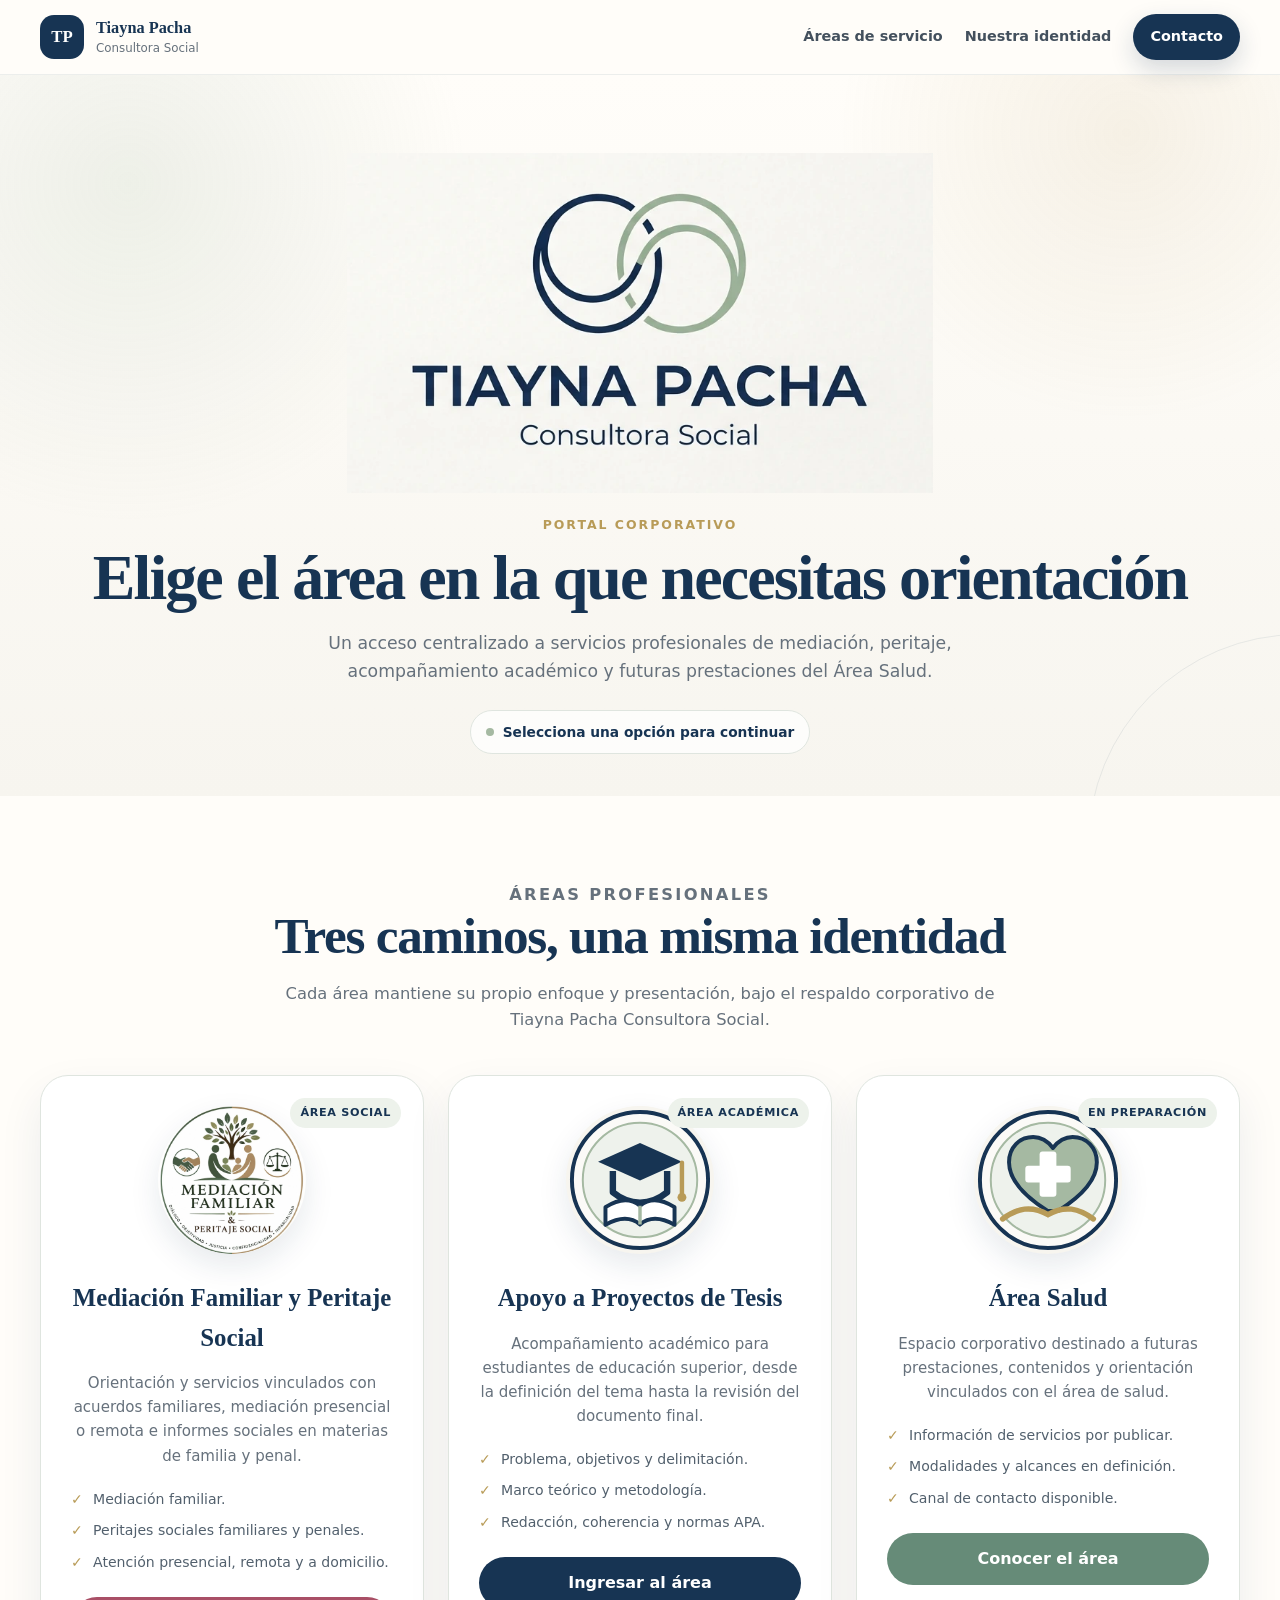
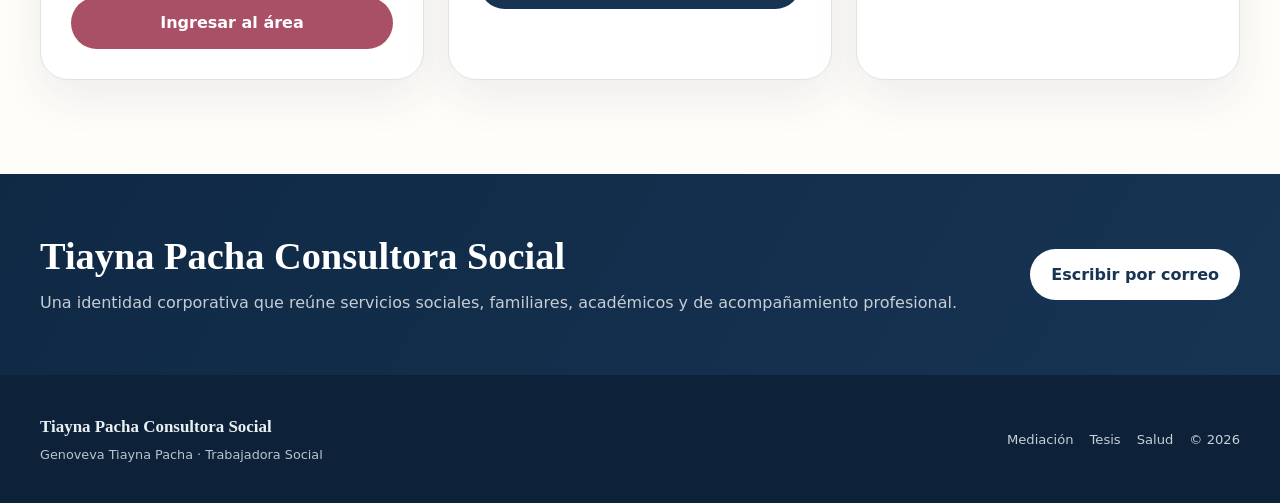
==== commit 14703094: "Add files via upload" ====
--- a/index.html
+++ b/index.html
@@ -1,157 +1,157 @@
-<!doctype html>
-<html lang="es">
-<head>
-  <meta charset="utf-8">
-  <meta name="viewport" content="width=device-width, initial-scale=1">
-  <title>Tiayna Pacha | Consultora Social</title>
-  <meta name="description" content="Portal corporativo de Tiayna Pacha Consultora Social. Acceso a mediación familiar y peritaje social, apoyo a proyectos de tesis y Área Salud.">
-  <meta name="theme-color" content="#173453">
-  <link rel="icon" href="assets/favicon.svg" type="image/svg+xml">
-  <link rel="stylesheet" href="styles.css?v=1">
-</head>
-<body>
-  <a class="skip-link" href="#contenido">Saltar al contenido</a>
-
-  <header class="site-header">
-    <div class="container header-inner">
-      <a class="brand" href="index.html" aria-label="Ir al inicio">
-        <span class="brand-mark">TP</span>
-        <span class="brand-copy">
-          <strong>Tiayna Pacha</strong>
-          <small>Consultora Social</small>
-        </span>
-      </a>
-
-      <button class="menu-button" type="button" aria-label="Abrir menú" aria-expanded="false" aria-controls="main-nav">
-        <span></span><span></span><span></span>
-      </button>
-
-      <nav class="main-nav" id="main-nav" aria-label="Navegación principal">
-        <a href="#servicios">Áreas de servicio</a>
-        <a href="#identidad">Nuestra identidad</a>
-        <a class="nav-cta" href="mailto:mediadorafamiliar.chile@outlook.com">Contacto</a>
-      </nav>
-    </div>
-  </header>
-
-  <main id="contenido">
-    <section class="hero">
-      <div class="container corporate-lockup">
-        <img class="corporate-logo" src="assets/logo-corporativo.webp" alt="Tiayna Pacha Consultora Social">
-        <p class="hero-kicker">Portal corporativo</p>
-        <h1>Elige el área en la que necesitas orientación</h1>
-        <p class="hero-intro">
-          Un acceso centralizado a servicios profesionales de mediación, peritaje,
-          acompañamiento académico y futuras prestaciones del Área Salud.
-        </p>
-        <span class="hero-note">Selecciona una opción para continuar</span>
-      </div>
-    </section>
-
-    <section class="services" id="servicios">
-      <div class="container">
-        <div class="section-heading">
-          <p class="eyebrow">Áreas profesionales</p>
-          <h2>Tres caminos, una misma identidad</h2>
-          <p>
-            Cada área mantiene su propio enfoque y presentación, bajo el respaldo
-            corporativo de Tiayna Pacha Consultora Social.
-          </p>
-        </div>
-
-        <div class="service-grid">
-          <article class="service-card mediation">
-            <span class="service-badge">Sitio disponible</span>
-            <div class="service-logo">
-              <img src="assets/logo-mediacion.webp" alt="Logo de Mediación Familiar y Peritaje Social">
-            </div>
-            <h3>Mediación Familiar y Peritaje Social</h3>
-            <p>
-              Orientación y servicios vinculados con acuerdos familiares, mediación
-              presencial o remota e informes sociales en materias de familia y penal.
-            </p>
-            <ul class="service-list">
-              <li>Mediación familiar.</li>
-              <li>Peritajes sociales familiares y penales.</li>
-              <li>Atención presencial, remota y a domicilio.</li>
-            </ul>
-            <div class="service-actions">
-              <a class="button rose" href="https://spaarica.github.io/mediacion/">Ingresar al área</a>
-            </div>
-          </article>
-
-          <article class="service-card thesis">
-            <span class="service-badge">Área académica</span>
-            <div class="service-logo">
-              <img src="assets/logo-tesis.svg" alt="Logo de apoyo a proyectos de tesis">
-            </div>
-            <h3>Apoyo a Proyectos de Tesis</h3>
-            <p>
-              Acompañamiento académico para estudiantes de educación superior,
-              desde la definición del tema hasta la revisión del documento final.
-            </p>
-            <ul class="service-list">
-              <li>Problema, objetivos y delimitación.</li>
-              <li>Marco teórico y metodología.</li>
-              <li>Redacción, coherencia y normas APA.</li>
-            </ul>
-            <div class="service-actions">
-              <a class="button primary" href="tesis.html">Ingresar al área</a>
-            </div>
-          </article>
-
-          <article class="service-card health">
-            <span class="service-badge">En preparación</span>
-            <div class="service-logo">
-              <img src="assets/logo-salud.svg" alt="Logo del Área Salud">
-            </div>
-            <h3>Área Salud</h3>
-            <p>
-              Espacio corporativo destinado a futuras prestaciones, contenidos
-              y orientación vinculados con el área de salud.
-            </p>
-            <ul class="service-list">
-              <li>Información de servicios por publicar.</li>
-              <li>Modalidades y alcances en definición.</li>
-              <li>Canal de contacto disponible.</li>
-            </ul>
-            <div class="service-actions">
-              <a class="button health" href="salud.html">Conocer el área</a>
-            </div>
-          </article>
-        </div>
-      </div>
-    </section>
-
-    <section class="identity" id="identidad">
-      <div class="container identity-grid">
-        <div>
-          <h2>Tiayna Pacha Consultora Social</h2>
-          <p>
-            Una identidad corporativa que reúne servicios sociales, familiares,
-            académicos y de acompañamiento profesional.
-          </p>
-        </div>
-        <a class="button" href="mailto:mediadorafamiliar.chile@outlook.com">Escribir por correo</a>
-      </div>
-    </section>
-  </main>
-
-  <footer class="site-footer">
-    <div class="container footer-grid">
-      <div class="footer-brand">
-        <strong>Tiayna Pacha Consultora Social</strong>
-        <span>Genoveva Tiayna Pacha · Trabajadora Social</span>
-      </div>
-      <div class="footer-links">
-        <a href="https://spaarica.github.io/mediacion/">Mediación</a>
-        <a href="tesis.html">Tesis</a>
-        <a href="salud.html">Salud</a>
-        <span>© <span data-year></span></span>
-      </div>
-    </div>
-  </footer>
-
-  <script src="script.js"></script>
-</body>
-</html>
+<!doctype html>
+<html lang="es">
+<head>
+  <meta charset="utf-8">
+  <meta name="viewport" content="width=device-width, initial-scale=1">
+  <title>Tiayna Pacha | Consultora Social</title>
+  <meta name="description" content="Portal corporativo de Tiayna Pacha Consultora Social. Acceso a mediación familiar y peritaje social, apoyo a proyectos de tesis y Área Salud.">
+  <meta name="theme-color" content="#173453">
+  <link rel="icon" href="assets/favicon.svg" type="image/svg+xml">
+  <link rel="stylesheet" href="styles.css?v=1">
+</head>
+<body>
+  <a class="skip-link" href="#contenido">Saltar al contenido</a>
+
+  <header class="site-header">
+    <div class="container header-inner">
+      <a class="brand" href="index.html" aria-label="Ir al inicio">
+        <span class="brand-mark">TP</span>
+        <span class="brand-copy">
+          <strong>Tiayna Pacha</strong>
+          <small>Consultora Social</small>
+        </span>
+      </a>
+
+      <button class="menu-button" type="button" aria-label="Abrir menú" aria-expanded="false" aria-controls="main-nav">
+        <span></span><span></span><span></span>
+      </button>
+
+      <nav class="main-nav" id="main-nav" aria-label="Navegación principal">
+        <a href="#servicios">Áreas de servicio</a>
+        <a href="#identidad">Nuestra identidad</a>
+        <a class="nav-cta" href="mailto:mediadorafamiliar.chile@outlook.com">Contacto</a>
+      </nav>
+    </div>
+  </header>
+
+  <main id="contenido">
+    <section class="hero">
+      <div class="container corporate-lockup">
+        <img class="corporate-logo" src="assets/logo-corporativo.webp" alt="Tiayna Pacha Consultora Social">
+        <p class="hero-kicker">Portal corporativo</p>
+        <h1>Elige el área en la que necesitas orientación</h1>
+        <p class="hero-intro">
+          Un acceso centralizado a servicios profesionales de mediación, peritaje,
+          acompañamiento académico y futuras prestaciones del Área Salud.
+        </p>
+        <span class="hero-note">Selecciona una opción para continuar</span>
+      </div>
+    </section>
+
+    <section class="services" id="servicios">
+      <div class="container">
+        <div class="section-heading">
+          <p class="eyebrow">Áreas profesionales</p>
+          <h2>Tres caminos, una misma identidad</h2>
+          <p>
+            Cada área mantiene su propio enfoque y presentación, bajo el respaldo
+            corporativo de Tiayna Pacha Consultora Social.
+          </p>
+        </div>
+
+        <div class="service-grid">
+          <article class="service-card mediation">
+            <span class="service-badge">Área Social</span>
+            <div class="service-logo">
+              <img src="assets/logo-mediacion.webp" alt="Logo de Mediación Familiar y Peritaje Social">
+            </div>
+            <h3>Mediación Familiar y Peritaje Social</h3>
+            <p>
+              Orientación y servicios vinculados con acuerdos familiares, mediación
+              presencial o remota e informes sociales en materias de familia y penal.
+            </p>
+            <ul class="service-list">
+              <li>Mediación familiar.</li>
+              <li>Peritajes sociales familiares y penales.</li>
+              <li>Atención presencial, remota y a domicilio.</li>
+            </ul>
+            <div class="service-actions">
+              <a class="button rose" href="https://spaarica.github.io/mediacion/med">Ingresar al área</a>
+            </div>
+          </article>
+
+          <article class="service-card thesis">
+            <span class="service-badge">Área Académica</span>
+            <div class="service-logo">
+              <img src="assets/logo-tesis.svg" alt="Logo de apoyo a proyectos de tesis">
+            </div>
+            <h3>Apoyo a Proyectos de Tesis</h3>
+            <p>
+              Acompañamiento académico para estudiantes de educación superior,
+              desde la definición del tema hasta la revisión del documento final.
+            </p>
+            <ul class="service-list">
+              <li>Problema, objetivos y delimitación.</li>
+              <li>Marco teórico y metodología.</li>
+              <li>Redacción, coherencia y normas APA.</li>
+            </ul>
+            <div class="service-actions">
+              <a class="button primary" href="https://spaarica.github.io/mediacion/tesis">Ingresar al área</a>
+            </div>
+          </article>
+
+          <article class="service-card health">
+            <span class="service-badge">En preparación</span>
+            <div class="service-logo">
+              <img src="assets/logo-salud.svg" alt="Logo del Área Salud">
+            </div>
+            <h3>Área Salud</h3>
+            <p>
+              Espacio corporativo destinado a futuras prestaciones, contenidos
+              y orientación vinculados con el área de salud.
+            </p>
+            <ul class="service-list">
+              <li>Información de servicios por publicar.</li>
+              <li>Modalidades y alcances en definición.</li>
+              <li>Canal de contacto disponible.</li>
+            </ul>
+            <div class="service-actions">
+              <a class="button health" href="#">Conocer el área</a>
+            </div>
+          </article>
+        </div>
+      </div>
+    </section>
+
+    <section class="identity" id="identidad">
+      <div class="container identity-grid">
+        <div>
+          <h2>Tiayna Pacha Consultora Social</h2>
+          <p>
+            Una identidad corporativa que reúne servicios sociales, familiares,
+            académicos y de acompañamiento profesional.
+          </p>
+        </div>
+        <a class="button" href="mailto:mediadorafamiliar.chile@outlook.com">Escribir por correo</a>
+      </div>
+    </section>
+  </main>
+
+  <footer class="site-footer">
+    <div class="container footer-grid">
+      <div class="footer-brand">
+        <strong>Tiayna Pacha Consultora Social</strong>
+        <span>Genoveva Tiayna Pacha · Trabajadora Social</span>
+      </div>
+      <div class="footer-links">
+        <a href="https://spaarica.github.io/mediacion/">Mediación</a>
+        <a href="tesis.html">Tesis</a>
+        <a href="salud.html">Salud</a>
+        <span>© <span data-year></span></span>
+      </div>
+    </div>
+  </footer>
+
+  <script src="script.js"></script>
+</body>
+</html>
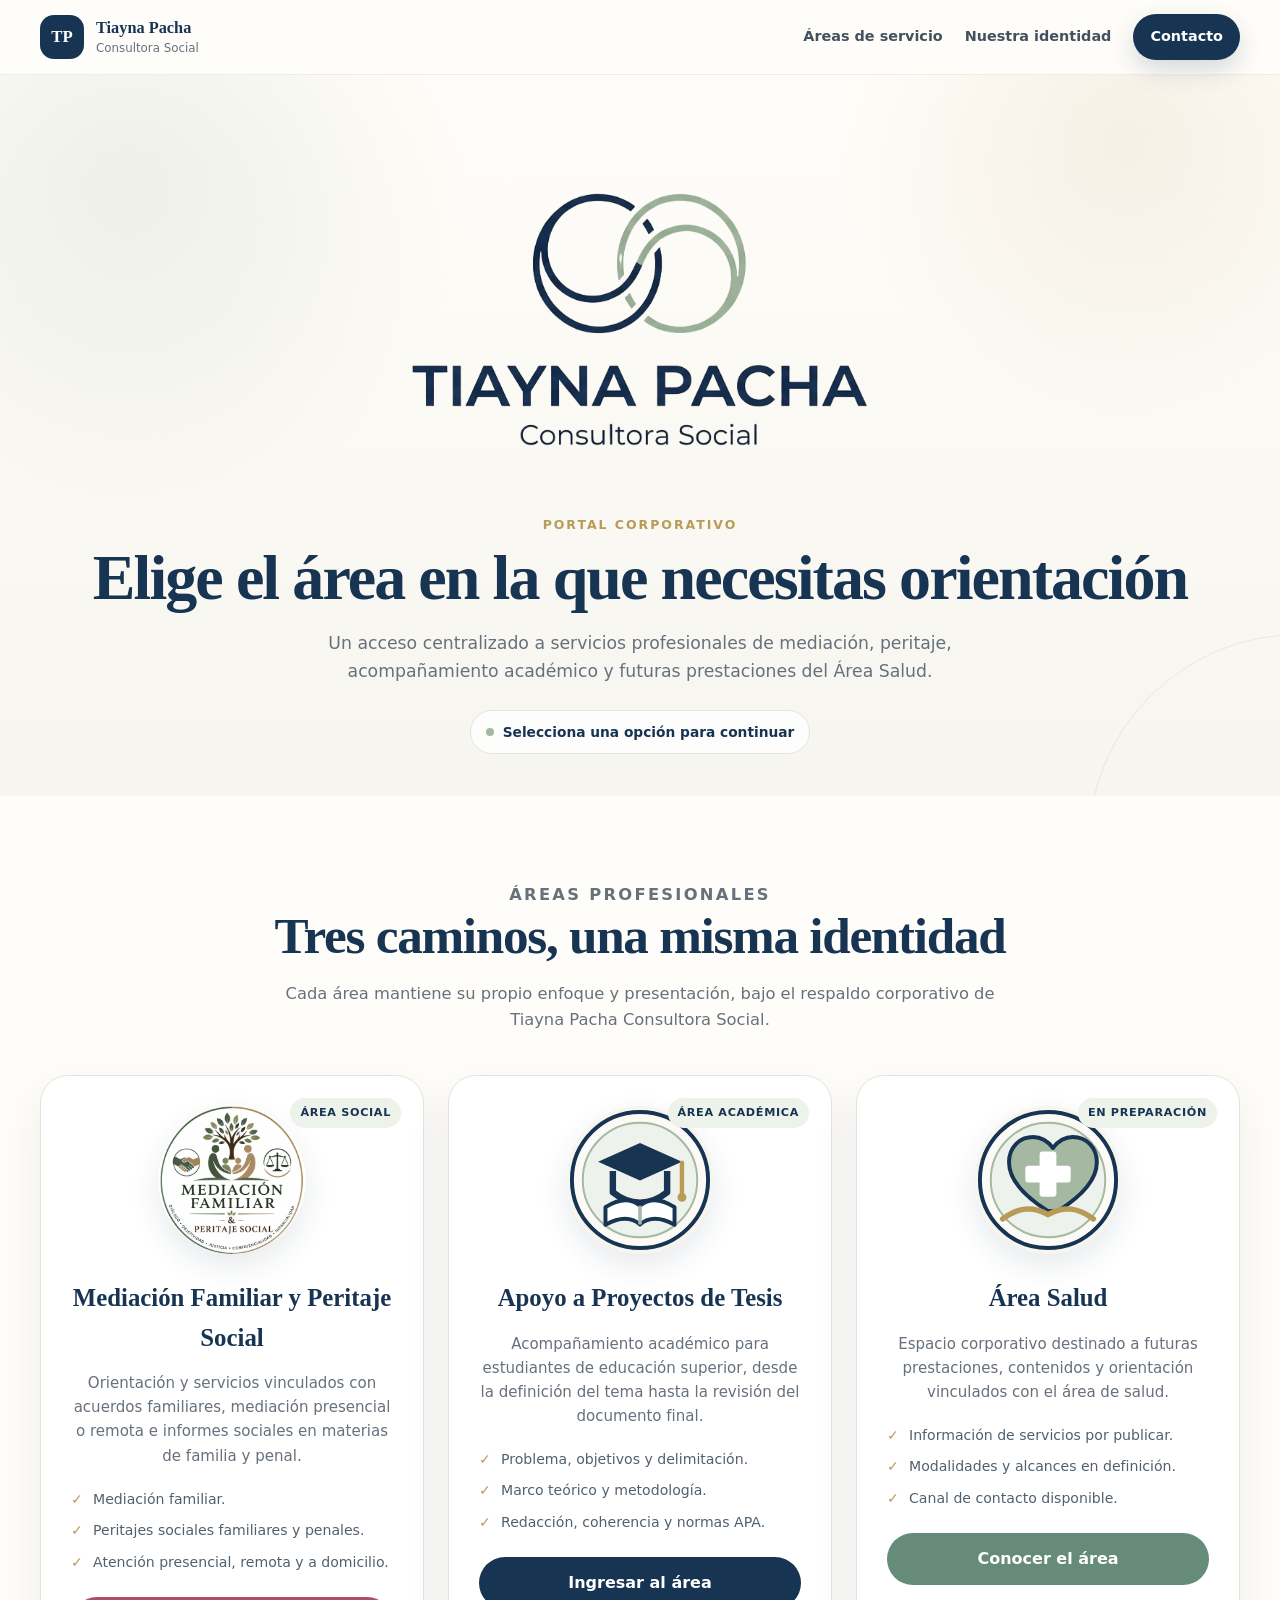
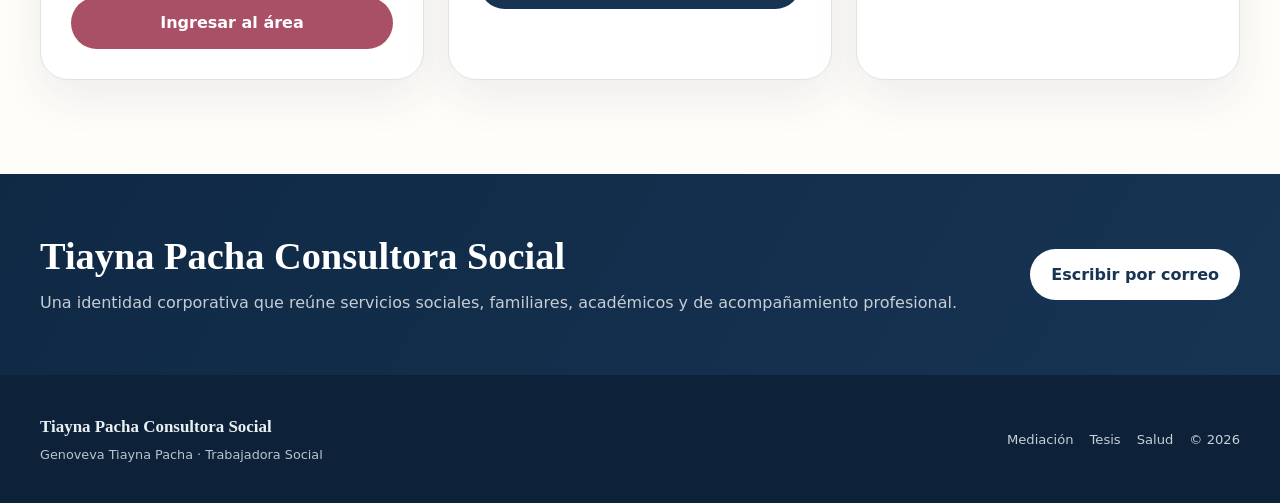
==== commit a6598df0: "Add files via upload" ====
--- a/index.html
+++ b/index.html
@@ -37,7 +37,7 @@
   <main id="contenido">
     <section class="hero">
       <div class="container corporate-lockup">
-        <img class="corporate-logo" src="assets/logo-corporativo.webp" alt="Tiayna Pacha Consultora Social">
+        <img class="corporate-logo" src="assets/logo-corporativo.png" alt="Tiayna Pacha Consultora Social">
         <p class="hero-kicker">Portal corporativo</p>
         <h1>Elige el área en la que necesitas orientación</h1>
         <p class="hero-intro">
